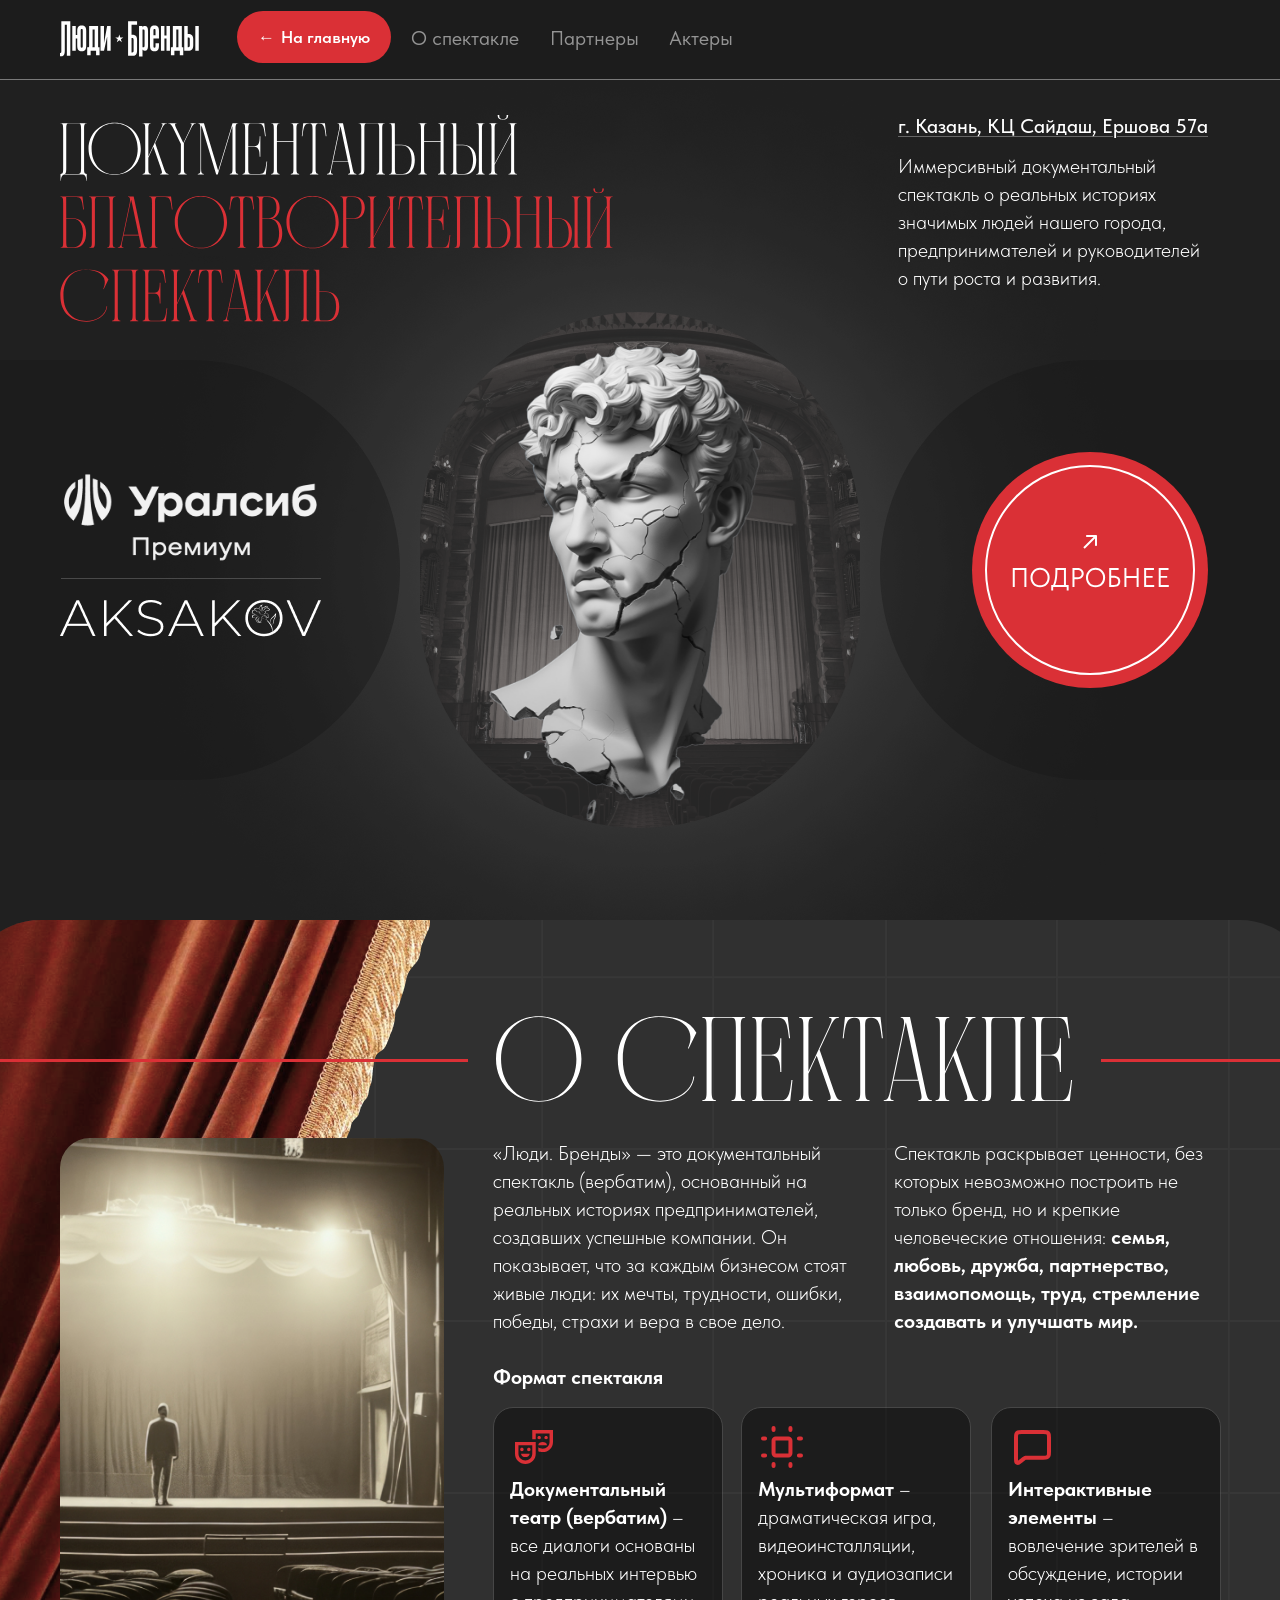
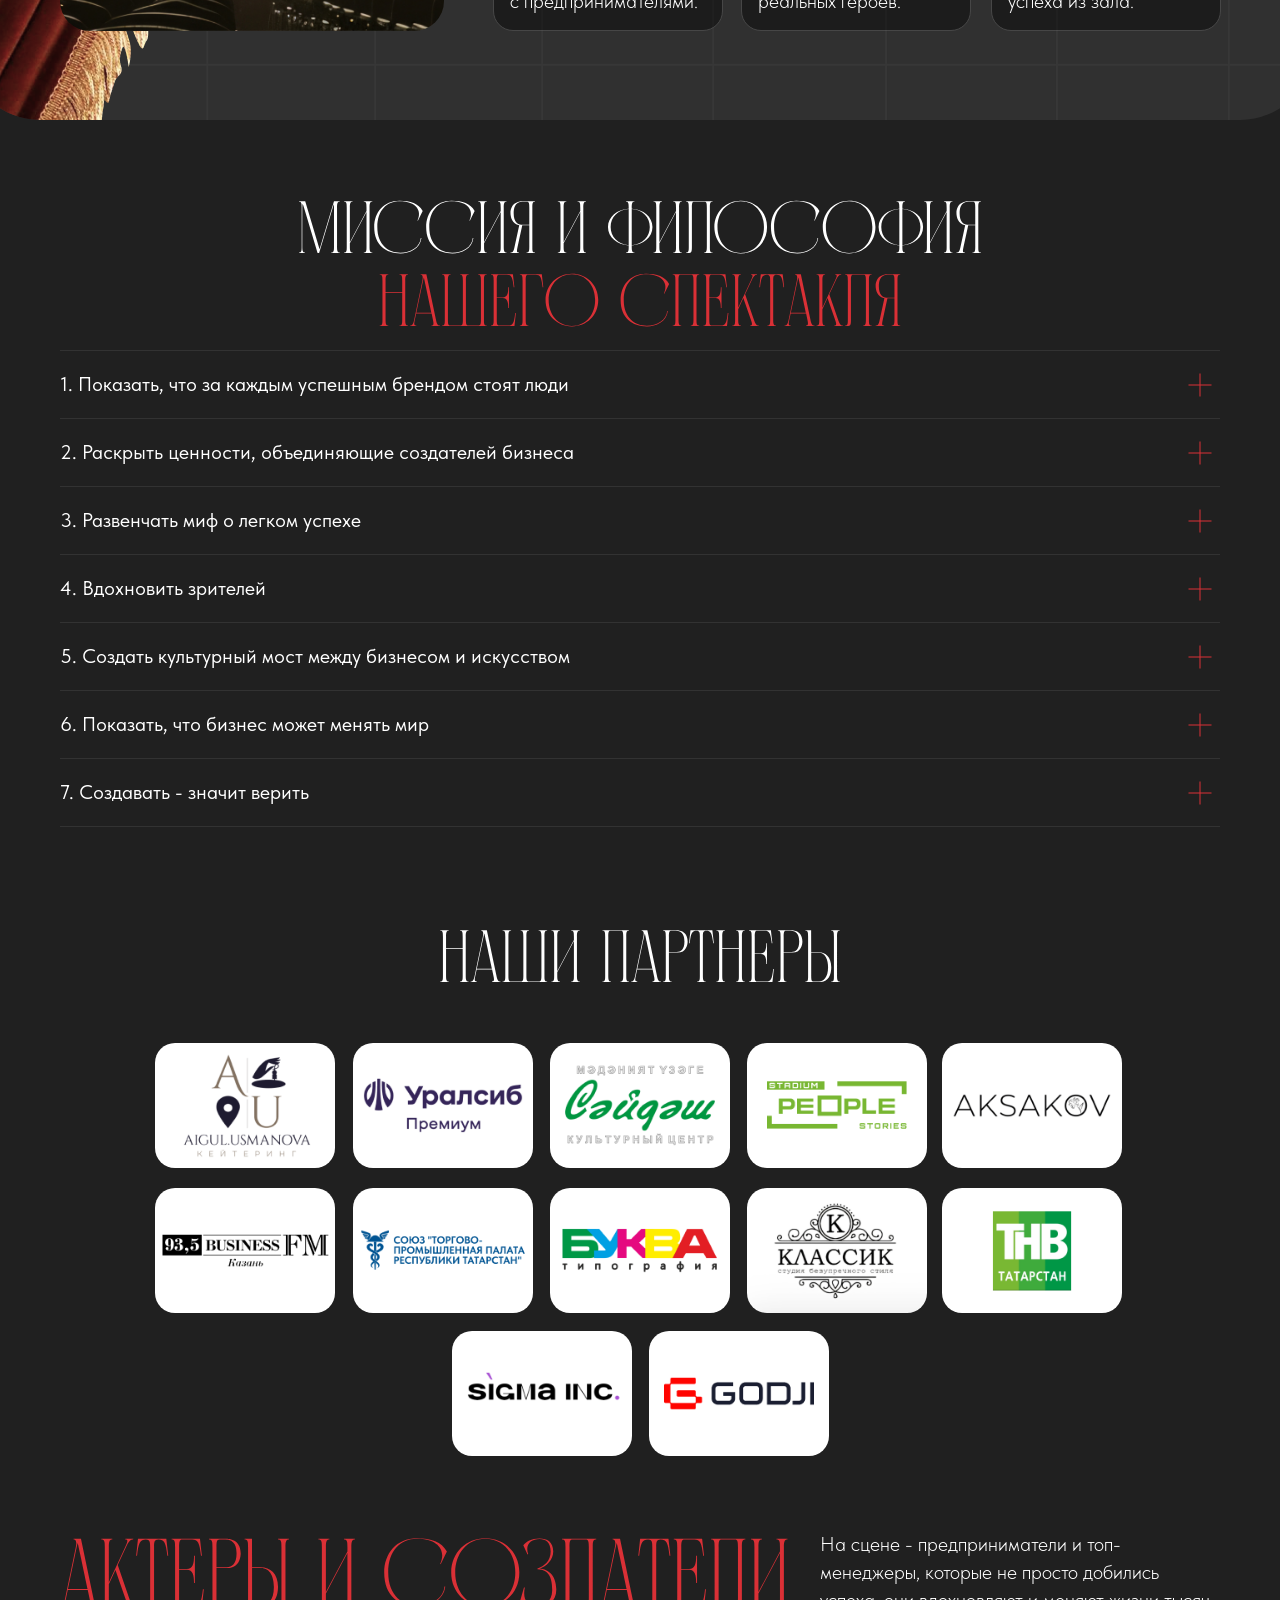
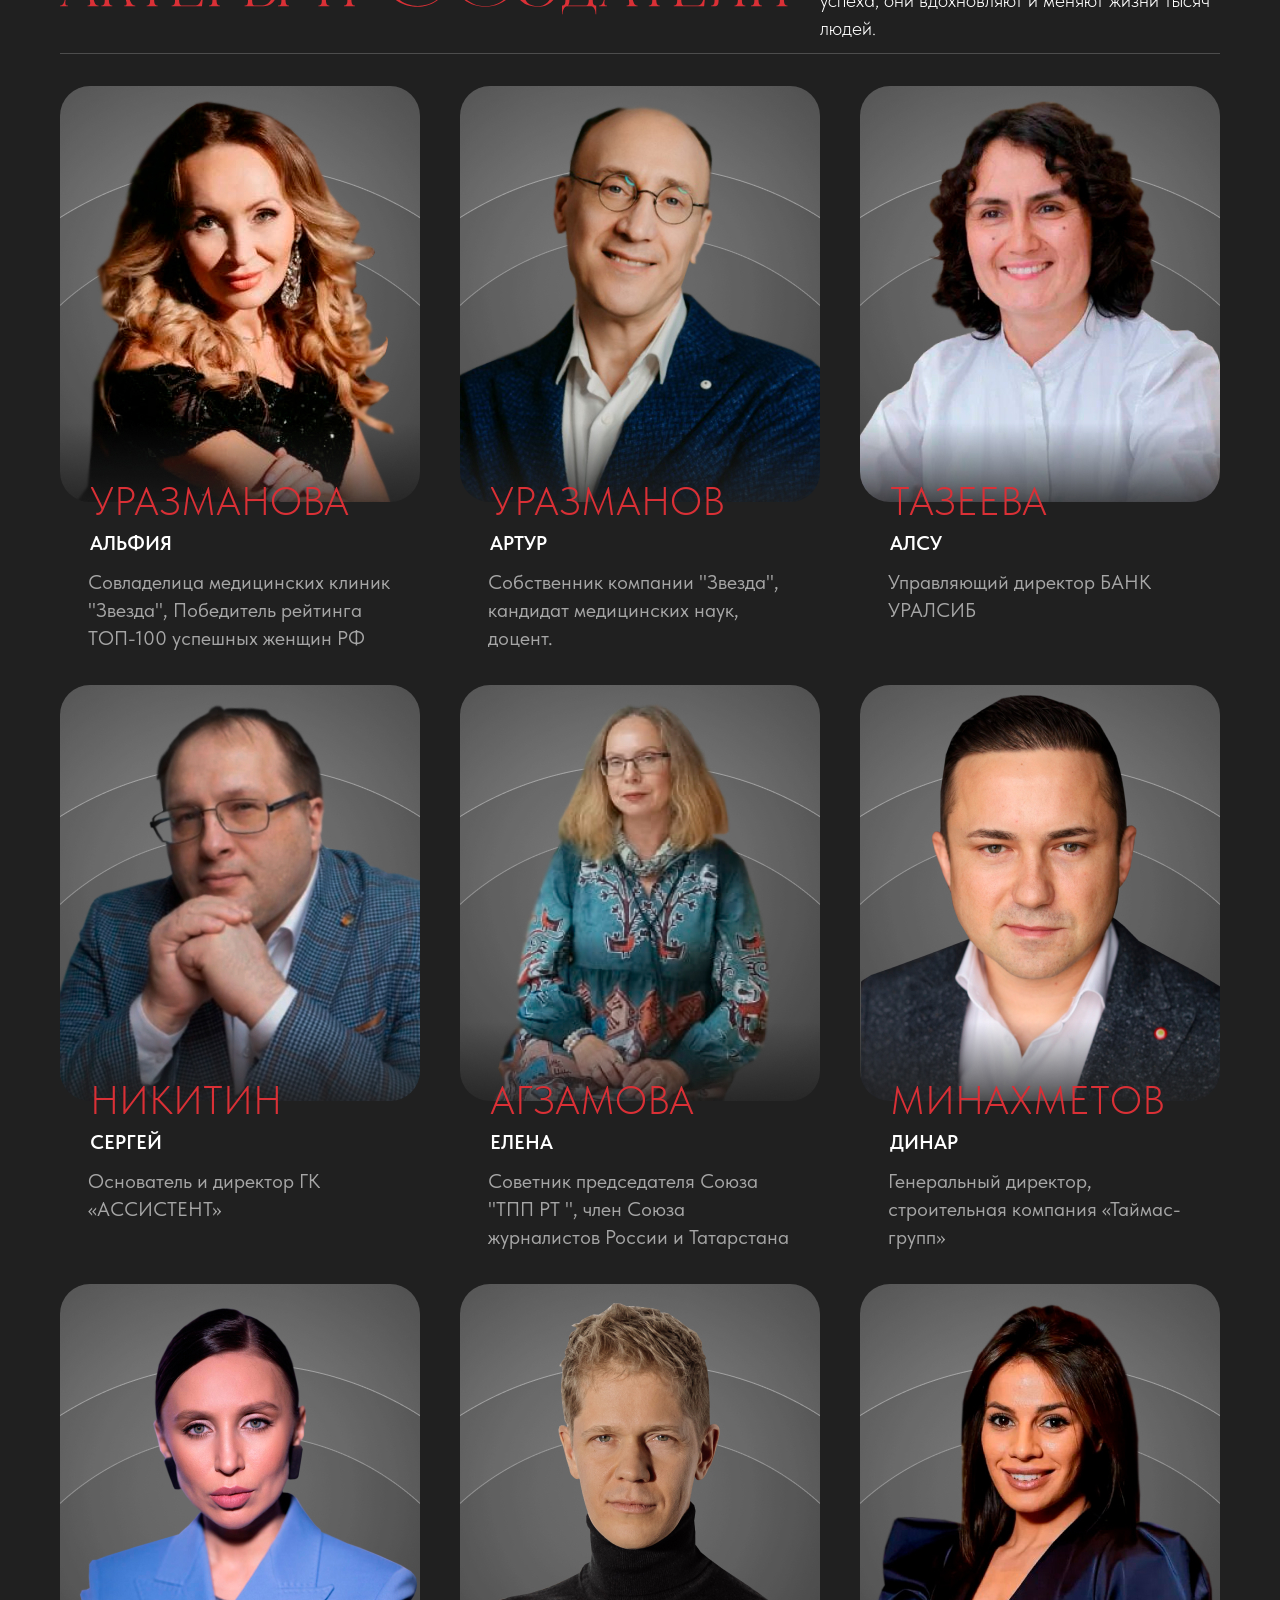
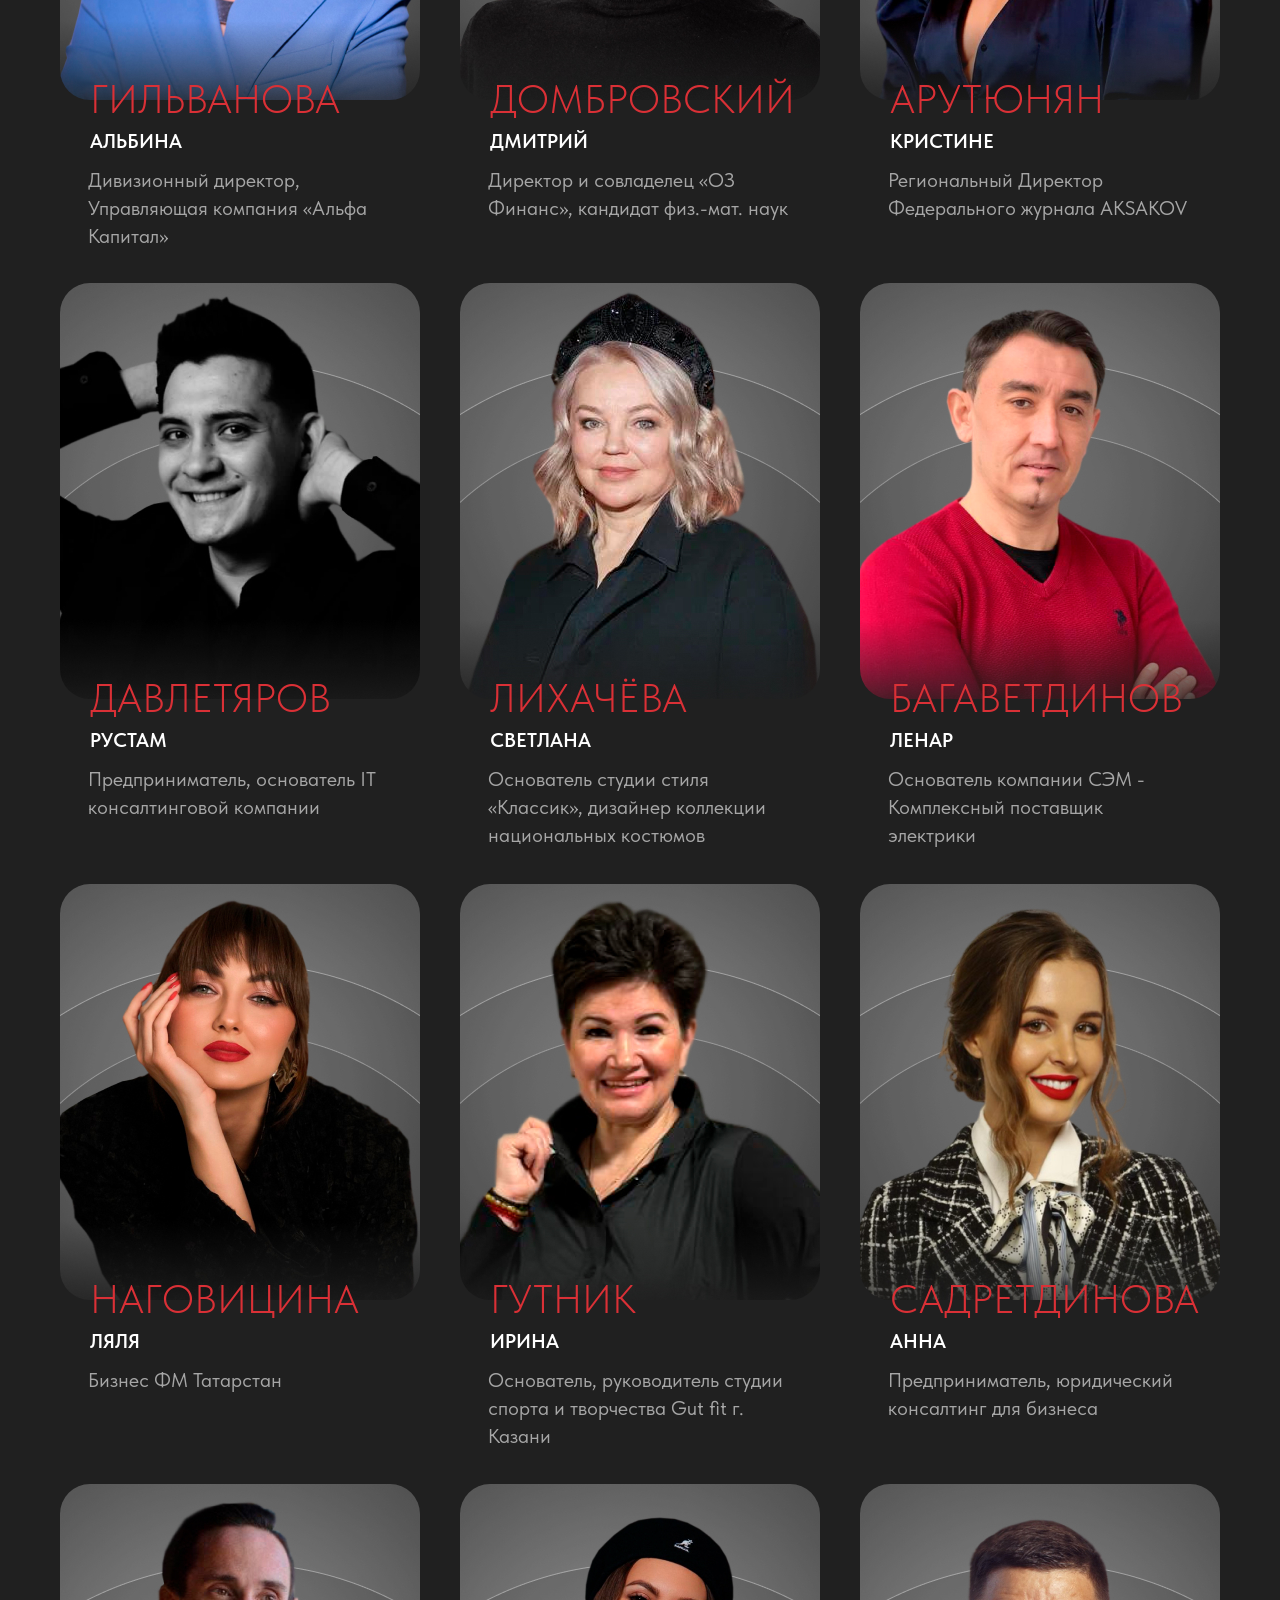
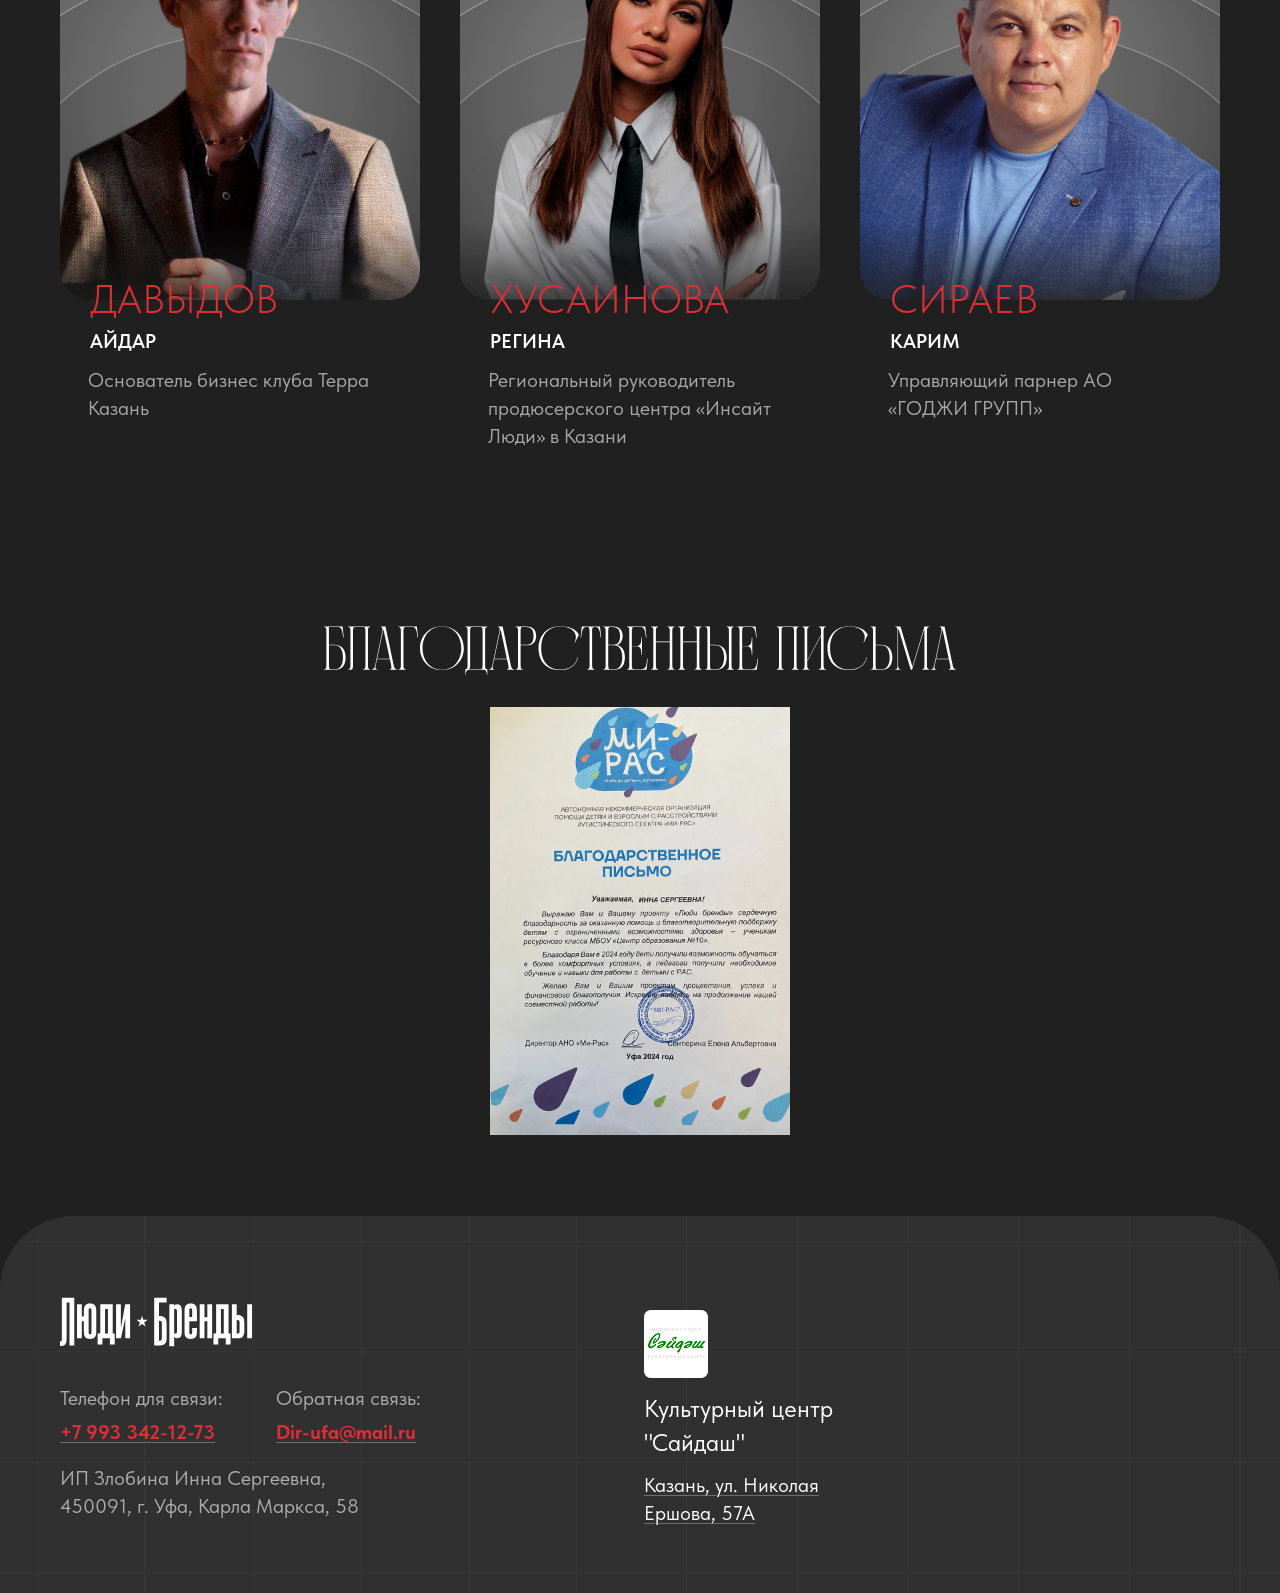
==== kazan/index.html @ 7b0ebedf "Letter preview with «Уважаемая» + partner hero arcs instead of long rails - kazan: the clickable pre" ====
<!DOCTYPE html> <html> <head> <meta charset="utf-8" /> <meta http-equiv="Content-Type" content="text/html; charset=utf-8" /> <meta name="viewport" content="width=device-width, initial-scale=1.0" /> <!--metatextblock--> <title>Люди Бренды - Документальный спектакль в Казани</title> <meta name="description" content="Документальный спектакль с предпринимателями Казани с главных ролях" /> <meta property="og:url" content="https://lyudi-brendy.ru/kazan" /> <meta property="og:title" content="Люди Бренды - Документальный спектакль в Казани" /> <meta property="og:description" content="Документальный спектакль с предпринимателями Казани с главных ролях" /> <meta property="og:type" content="website" /> <meta property="og:image" content="../assets/img/tilda/tild6330-3961-4232-b564-643732333362/Group_644.svg" /> <link rel="canonical" href="https://lyudi-brendy.ru/kazan"> <!--/metatextblock--> <meta name="format-detection" content="telephone=no" /> <meta http-equiv="x-dns-prefetch-control" content="on"> <link rel="shortcut icon" href="../assets/img/tilda/tild3763-6534-4031-b535-353162636635/Frame_246.png" type="image/x-icon" /> <!-- Assets --> <link rel="stylesheet" href="../assets/tilda/tilda-grid-3.0.min.css" type="text/css" media="all" onerror="this.loaderr='y';"/> <link rel="stylesheet" href="../assets/tilda/tilda-blocks-page57448733.min.css" type="text/css" media="all" onerror="this.loaderr='y';" /> <link rel="stylesheet" href="../assets/tilda/tilda-animation-2.0.min.css" type="text/css" media="all" onerror="this.loaderr='y';" /> <link rel="stylesheet" href="../assets/tilda/tilda-popup-1.1.min.css" type="text/css" media="print" onload="this.media='all';" onerror="this.loaderr='y';" /> <noscript><link rel="stylesheet" href="../assets/tilda/tilda-popup-1.1.min.css" type="text/css" media="all" /></noscript> <link rel="stylesheet" href="../assets/tilda/tilda-forms-1.0.min.css" type="text/css" media="all" onerror="this.loaderr='y';" /> <link rel="stylesheet" href="../assets/tilda/fonts.css" type="text/css" media="all" onerror="this.loaderr='y';" /> <script nomodule src="../assets/tilda/tilda-polyfill-1.0.min.js" charset="utf-8"></script> <script type="text/javascript">function t_onReady(func) {if(document.readyState!='loading') {func();} else {document.addEventListener('DOMContentLoaded',func);}}
function t_onFuncLoad(funcName,okFunc,time) {if(typeof window[funcName]==='function') {okFunc();} else {setTimeout(function() {t_onFuncLoad(funcName,okFunc,time);},(time||100));}}function t396_initialScale(t){var e=document.getElementById("rec"+t);if(e){var i=e.querySelector(".t396__artboard");if(i){window.tn_scale_initial_window_width||(window.tn_scale_initial_window_width=document.documentElement.clientWidth);var a=window.tn_scale_initial_window_width,r=[],n,l=i.getAttribute("data-artboard-screens");if(l){l=l.split(",");for(var o=0;o<l.length;o++)r[o]=parseInt(l[o],10)}else r=[320,480,640,960,1200];for(var o=0;o<r.length;o++){var d=r[o];a>=d&&(n=d)}var _="edit"===window.allrecords.getAttribute("data-tilda-mode"),c="center"===t396_getFieldValue(i,"valign",n,r),s="grid"===t396_getFieldValue(i,"upscale",n,r),w=t396_getFieldValue(i,"height_vh",n,r),g=t396_getFieldValue(i,"height",n,r),u=!!window.opr&&!!window.opr.addons||!!window.opera||-1!==navigator.userAgent.indexOf(" OPR/");if(!_&&c&&!s&&!w&&g&&!u){var h=parseFloat((a/n).toFixed(3)),f=[i,i.querySelector(".t396__carrier"),i.querySelector(".t396__filter")],v=Math.floor(parseInt(g,10)*h)+"px",p;i.style.setProperty("--initial-scale-height",v);for(var o=0;o<f.length;o++)f[o].style.setProperty("height","var(--initial-scale-height)");t396_scaleInitial__getElementsToScale(i).forEach((function(t){t.style.zoom=h}))}}}}function t396_scaleInitial__getElementsToScale(t){return t?Array.prototype.slice.call(t.children).filter((function(t){return t&&(t.classList.contains("t396__elem")||t.classList.contains("t396__group"))})):[]}function t396_getFieldValue(t,e,i,a){var r,n=a[a.length-1];if(!(r=i===n?t.getAttribute("data-artboard-"+e):t.getAttribute("data-artboard-"+e+"-res-"+i)))for(var l=0;l<a.length;l++){var o=a[l];if(!(o<=i)&&(r=o===n?t.getAttribute("data-artboard-"+e):t.getAttribute("data-artboard-"+e+"-res-"+o)))break}return r}window.TN_SCALE_INITIAL_VER="1.0",window.tn_scale_initial_window_width=null;</script> <script src="../assets/tilda/tilda-scripts-3.0.min.js" charset="utf-8" defer onerror="this.loaderr='y';"></script> <script src="../assets/tilda/tilda-blocks-page57448733.min.js" charset="utf-8" async onerror="this.loaderr='y';"></script> <script src="../assets/tilda/tilda-lazyload-1.0.min.js" charset="utf-8" async onerror="this.loaderr='y';"></script> <script src="../assets/tilda/tilda-animation-2.0.min.js" charset="utf-8" async onerror="this.loaderr='y';"></script> <script src="../assets/tilda/tilda-menu-1.0.min.js" charset="utf-8" async onerror="this.loaderr='y';"></script> <script src="../assets/tilda/tilda-zero-1.1.min.js" charset="utf-8" async onerror="this.loaderr='y';"></script> <script src="../assets/tilda/tilda-popup-1.0.min.js" charset="utf-8" async onerror="this.loaderr='y';"></script> <script src="../assets/tilda/tilda-forms-1.0.min.js" charset="utf-8" async onerror="this.loaderr='y';"></script> <script src="../assets/tilda/tilda-animation-sbs-1.0.min.js" charset="utf-8" async onerror="this.loaderr='y';"></script> <script src="../assets/tilda/tilda-zero-scale-1.0.min.js" charset="utf-8" async onerror="this.loaderr='y';"></script> <script src="../assets/tilda/tilda-skiplink-1.0.min.js" charset="utf-8" async onerror="this.loaderr='y';"></script> <script src="../assets/tilda/tilda-events-1.0.min.js" charset="utf-8" async onerror="this.loaderr='y';"></script> <script type="text/javascript">window.dataLayer=window.dataLayer||[];</script> <script type="text/javascript">(function() {if((/bot|google|yandex|baidu|bing|msn|duckduckbot|teoma|slurp|crawler|spider|robot|crawling|facebook/i.test(navigator.userAgent))===false&&typeof(sessionStorage)!='undefined'&&sessionStorage.getItem('visited')!=='y'&&document.visibilityState){var style=document.createElement('style');style.type='text/css';style.innerHTML='@media screen and (min-width: 980px) {.t-records {opacity: 0;}.t-records_animated {-webkit-transition: opacity ease-in-out .2s;-moz-transition: opacity ease-in-out .2s;-o-transition: opacity ease-in-out .2s;transition: opacity ease-in-out .2s;}.t-records.t-records_visible {opacity: 1;}}';document.getElementsByTagName('head')[0].appendChild(style);function t_setvisRecs(){var alr=document.querySelectorAll('.t-records');Array.prototype.forEach.call(alr,function(el) {el.classList.add("t-records_animated");});setTimeout(function() {Array.prototype.forEach.call(alr,function(el) {el.classList.add("t-records_visible");});sessionStorage.setItem("visited","y");},400);}
document.addEventListener('DOMContentLoaded',t_setvisRecs);}})();</script><link rel="stylesheet" href="../assets/tilda/site-kazan.css">
<!-- ported from the Tilda page https://lyudi-brendy.ru/kazan (captured snapshot);
     all assets are served locally from ../assets;
     cross-spectacle nav removed, hub button added — see tools/port_tilda.py -->
</head> <body class="t-body" style="margin:0;"> <!--allrecords--> <div id="allrecords" class="t-records" data-hook="blocks-collection-content-node" data-tilda-project-id="11092055" data-tilda-page-id="57448733" data-tilda-page-alias="kazan" data-tilda-formskey="3fa9b449979d7bae7fdeae3611092055" data-tilda-cookie="no" data-tilda-lazy="yes" data-tilda-root-zone="com" data-tilda-project-country="RU"> <div id="rec819167088" class="r t-rec t-screenmax-980px" style="background-color:#1a1a1a; " data-animationappear="off" data-record-type="456" data-screen-max="980px" data-bg-color="#1a1a1a"> <!-- T456 --> <div id="nav819167088marker"></div> <div class="tmenu-mobile"> <div class="tmenu-mobile__container"> <div class="tmenu-mobile__text t-name t-name_md" field="menu_mob_title">&nbsp;</div> <button type="button"
class="t-menuburger t-menuburger_first "
aria-label="Навигационное меню"
aria-expanded="false"> <span style="background-color:#fff;"></span> <span style="background-color:#fff;"></span> <span style="background-color:#fff;"></span> <span style="background-color:#fff;"></span> </button> <script>function t_menuburger_init(recid) {var rec=document.querySelector('#rec' + recid);if(!rec) return;var burger=rec.querySelector('.t-menuburger');if(!burger) return;var isSecondStyle=burger.classList.contains('t-menuburger_second');if(isSecondStyle&&!window.isMobile&&!('ontouchend' in document)) {burger.addEventListener('mouseenter',function() {if(burger.classList.contains('t-menuburger-opened')) return;burger.classList.remove('t-menuburger-unhovered');burger.classList.add('t-menuburger-hovered');});burger.addEventListener('mouseleave',function() {if(burger.classList.contains('t-menuburger-opened')) return;burger.classList.remove('t-menuburger-hovered');burger.classList.add('t-menuburger-unhovered');setTimeout(function() {burger.classList.remove('t-menuburger-unhovered');},300);});}
burger.addEventListener('click',function() {if(!burger.closest('.tmenu-mobile')&&!burger.closest('.t450__burger_container')&&!burger.closest('.t466__container')&&!burger.closest('.t204__burger')&&!burger.closest('.t199__js__menu-toggler')) {burger.classList.toggle('t-menuburger-opened');burger.classList.remove('t-menuburger-unhovered');}});var menu=rec.querySelector('[data-menu="yes"]');if(!menu) return;var menuLinks=menu.querySelectorAll('.t-menu__link-item');var submenuClassList=['t978__menu-link_hook','t978__tm-link','t966__tm-link','t794__tm-link','t-menusub__target-link'];Array.prototype.forEach.call(menuLinks,function(link) {link.addEventListener('click',function() {var isSubmenuHook=submenuClassList.some(function(submenuClass) {return link.classList.contains(submenuClass);});if(isSubmenuHook) return;burger.classList.remove('t-menuburger-opened');});});menu.addEventListener('clickedAnchorInTooltipMenu',function() {burger.classList.remove('t-menuburger-opened');});}
t_onReady(function() {t_onFuncLoad('t_menuburger_init',function(){t_menuburger_init('819167088');});});</script> <style>.t-menuburger{position:relative;flex-shrink:0;width:28px;height:20px;padding:0;border:none;background-color:transparent;outline:none;-webkit-transform:rotate(0deg);transform:rotate(0deg);transition:transform .5s ease-in-out;cursor:pointer;z-index:999;}.t-menuburger span{display:block;position:absolute;width:100%;opacity:1;left:0;-webkit-transform:rotate(0deg);transform:rotate(0deg);transition:.25s ease-in-out;height:3px;background-color:#000;}.t-menuburger span:nth-child(1){top:0px;}.t-menuburger span:nth-child(2),.t-menuburger span:nth-child(3){top:8px;}.t-menuburger span:nth-child(4){top:16px;}.t-menuburger__big{width:42px;height:32px;}.t-menuburger__big span{height:5px;}.t-menuburger__big span:nth-child(2),.t-menuburger__big span:nth-child(3){top:13px;}.t-menuburger__big span:nth-child(4){top:26px;}.t-menuburger__small{width:22px;height:14px;}.t-menuburger__small span{height:2px;}.t-menuburger__small span:nth-child(2),.t-menuburger__small span:nth-child(3){top:6px;}.t-menuburger__small span:nth-child(4){top:12px;}.t-menuburger-opened span:nth-child(1){top:8px;width:0%;left:50%;}.t-menuburger-opened span:nth-child(2){-webkit-transform:rotate(45deg);transform:rotate(45deg);}.t-menuburger-opened span:nth-child(3){-webkit-transform:rotate(-45deg);transform:rotate(-45deg);}.t-menuburger-opened span:nth-child(4){top:8px;width:0%;left:50%;}.t-menuburger-opened.t-menuburger__big span:nth-child(1){top:6px;}.t-menuburger-opened.t-menuburger__big span:nth-child(4){top:18px;}.t-menuburger-opened.t-menuburger__small span:nth-child(1),.t-menuburger-opened.t-menuburger__small span:nth-child(4){top:6px;}@media (hover),(min-width:0\0){.t-menuburger_first:hover span:nth-child(1){transform:translateY(1px);}.t-menuburger_first:hover span:nth-child(4){transform:translateY(-1px);}.t-menuburger_first.t-menuburger__big:hover span:nth-child(1){transform:translateY(3px);}.t-menuburger_first.t-menuburger__big:hover span:nth-child(4){transform:translateY(-3px);}}.t-menuburger_second span:nth-child(2),.t-menuburger_second span:nth-child(3){width:80%;left:20%;right:0;}@media (hover),(min-width:0\0){.t-menuburger_second.t-menuburger-hovered span:nth-child(2),.t-menuburger_second.t-menuburger-hovered span:nth-child(3){animation:t-menuburger-anim 0.3s ease-out normal forwards;}.t-menuburger_second.t-menuburger-unhovered span:nth-child(2),.t-menuburger_second.t-menuburger-unhovered span:nth-child(3){animation:t-menuburger-anim2 0.3s ease-out normal forwards;}}.t-menuburger_second.t-menuburger-opened span:nth-child(2),.t-menuburger_second.t-menuburger-opened span:nth-child(3){left:0;right:0;width:100%!important;}.t-menuburger_third span:nth-child(4){width:70%;left:unset;right:0;}@media (hover),(min-width:0\0){.t-menuburger_third:not(.t-menuburger-opened):hover span:nth-child(4){width:100%;}}.t-menuburger_third.t-menuburger-opened span:nth-child(4){width:0!important;right:50%;}.t-menuburger_fourth{height:12px;}.t-menuburger_fourth.t-menuburger__small{height:8px;}.t-menuburger_fourth.t-menuburger__big{height:18px;}.t-menuburger_fourth span:nth-child(2),.t-menuburger_fourth span:nth-child(3){top:4px;opacity:0;}.t-menuburger_fourth span:nth-child(4){top:8px;}.t-menuburger_fourth.t-menuburger__small span:nth-child(2),.t-menuburger_fourth.t-menuburger__small span:nth-child(3){top:3px;}.t-menuburger_fourth.t-menuburger__small span:nth-child(4){top:6px;}.t-menuburger_fourth.t-menuburger__small span:nth-child(2),.t-menuburger_fourth.t-menuburger__small span:nth-child(3){top:3px;}.t-menuburger_fourth.t-menuburger__small span:nth-child(4){top:6px;}.t-menuburger_fourth.t-menuburger__big span:nth-child(2),.t-menuburger_fourth.t-menuburger__big span:nth-child(3){top:6px;}.t-menuburger_fourth.t-menuburger__big span:nth-child(4){top:12px;}@media (hover),(min-width:0\0){.t-menuburger_fourth:not(.t-menuburger-opened):hover span:nth-child(1){transform:translateY(1px);}.t-menuburger_fourth:not(.t-menuburger-opened):hover span:nth-child(4){transform:translateY(-1px);}.t-menuburger_fourth.t-menuburger__big:not(.t-menuburger-opened):hover span:nth-child(1){transform:translateY(3px);}.t-menuburger_fourth.t-menuburger__big:not(.t-menuburger-opened):hover span:nth-child(4){transform:translateY(-3px);}}.t-menuburger_fourth.t-menuburger-opened span:nth-child(1),.t-menuburger_fourth.t-menuburger-opened span:nth-child(4){top:4px;}.t-menuburger_fourth.t-menuburger-opened span:nth-child(2),.t-menuburger_fourth.t-menuburger-opened span:nth-child(3){opacity:1;}@keyframes t-menuburger-anim{0%{width:80%;left:20%;right:0;}50%{width:100%;left:0;right:0;}100%{width:80%;left:0;right:20%;}}@keyframes t-menuburger-anim2{0%{width:80%;left:0;}50%{width:100%;right:0;left:0;}100%{width:80%;left:20%;right:0;}}</style> </div> </div> <style>.tmenu-mobile{background-color:#111;display:none;width:100%;top:0;z-index:990;}.tmenu-mobile_positionfixed{position:fixed;}.tmenu-mobile__text{color:#fff;}.tmenu-mobile__container{min-height:64px;padding:20px;position:relative;box-sizing:border-box;display:-webkit-flex;display:-ms-flexbox;display:flex;-webkit-align-items:center;-ms-flex-align:center;align-items:center;-webkit-justify-content:space-between;-ms-flex-pack:justify;justify-content:space-between;}.tmenu-mobile__list{display:block;}.tmenu-mobile__burgerlogo{display:inline-block;font-size:24px;font-weight:400;white-space:nowrap;vertical-align:middle;}.tmenu-mobile__imglogo{height:auto;display:block;max-width:300px!important;box-sizing:border-box;padding:0;margin:0 auto;}@media screen and (max-width:980px){.tmenu-mobile__menucontent_hidden{display:none;height:100%;}.tmenu-mobile{display:block;}}@media screen and (max-width:980px){#rec819167088 .t-menuburger{-webkit-order:1;-ms-flex-order:1;order:1;}}</style> <style> #rec819167088 .tmenu-mobile__burgerlogo a{color:#ffffff;}</style> <style> #rec819167088 .tmenu-mobile__burgerlogo__title{color:#ffffff;}</style> <div id="nav819167088" class="t456 t456__positionstatic tmenu-mobile__menucontent_hidden" style="background-color: rgba(26,26,26,1); " data-bgcolor-hex="#1a1a1a" data-bgcolor-rgba="rgba(26,26,26,1)" data-navmarker="nav819167088marker" data-appearoffset="" data-bgopacity-two="" data-menushadow="" data-menushadow-css="" data-bgopacity="1" data-menu-items-align="right" data-menu="yes"> <div class="t456__maincontainer " style=""> <div class="t456__leftwrapper" style="min-width:90px;width:90px;"> <div class="t456__logowrapper" style="display: block;"> <img class="t456__imglogo t456__imglogomobile"
src="../assets/img/tilda/tild6330-3961-4232-b564-643732333362/Group_644.svg"
imgfield="img"
style="max-width: 90px; width: 90px;"
alt=""> </div> </div> <nav
class="t456__rightwrapper t456__menualign_right"
style=""> <ul role="list" class="t456__list t-menu__list"> <li class="t456__list_item"
style="padding:0 15px 0 0;"> <a class="t-menu__link-item"
href="#rec819069608" data-menu-submenu-hook="" data-menu-item-number="1">О спектакле</a> </li> <li class="t456__list_item"
style="padding:0 15px;"> <a class="t-menu__link-item"
href="#partners" data-menu-submenu-hook="" data-menu-item-number="2">Партнеры</a> </li> <li class="t456__list_item"
style="padding:0 15px;"> <a class="t-menu__link-item"
href="#rec819096772" data-menu-submenu-hook="" data-menu-item-number="3">Актеры</a> </li> </ul> </nav> </div> </div> <style>@media screen and (max-width:980px){#rec819167088 .t456__leftcontainer{padding:20px;}}@media screen and (max-width:980px){#rec819167088 .t456__imglogo{padding:20px 0;}}</style> <script type="text/javascript">t_onReady(function() {t_onFuncLoad('t_menu__highlightActiveLinks',function() {t_menu__highlightActiveLinks('.t456__list_item a');});});t_onReady(function() {t_onFuncLoad('t_menu__setBGcolor',function() {t_menu__setBGcolor('819167088','.t456');window.addEventListener('resize',function() {t_menu__setBGcolor('819167088','.t456');});});t_onFuncLoad('t_menu__interactFromKeyboard',function() {t_menu__interactFromKeyboard('819167088');});});</script> <script type="text/javascript">t_onReady(function() {t_onFuncLoad('t_menu__createMobileMenu',function() {t_menu__createMobileMenu('819167088','.t456');});});</script> <style>#rec819167088 .t-menu__link-item{}@supports (overflow:-webkit-marquee) and (justify-content:inherit){#rec819167088 .t-menu__link-item,#rec819167088 .t-menu__link-item.t-active{opacity:1 !important;}}</style> <style> #rec819167088 .t456__logowrapper a{color:#ffffff;}#rec819167088 a.t-menu__link-item{color:#ffffff;font-weight:600;}</style> <style> #rec819167088 .t456__logo{color:#ffffff;}</style> </div> <div id="rec830918378" class="r t-rec" style=" " data-animationappear="off" data-record-type="131"> <!-- T123 --> <div class="t123"> <div class="t-container_100 "> <div class="t-width t-width_100 "> <!-- nominify begin --> <script src="https://ticketscloud.com/static/scripts/widget/tcwidget.js"></script> <!-- nominify end --> </div> </div> </div> </div> <div id="rec819063241" class="r t-rec" style=" " data-animationappear="off" data-record-type="396"> <!-- T396 --> <style>#rec819063241 .t396__artboard {z-index:10;}#rec819063241 .t396__artboard {height:920px;background-color:#202020;overflow:visible;}#rec819063241 .t396__filter {height:920px;}#rec819063241 .t396__carrier{height:920px;background-position:center center;background-attachment:scroll;background-size:cover;background-repeat:no-repeat;}@media screen and (max-width:1199px) {#rec819063241 .t396__artboard,#rec819063241 .t396__filter,#rec819063241 .t396__carrier {height:900px;}#rec819063241 .t396__filter {}#rec819063241 .t396__carrier {background-attachment:scroll;}}@media screen and (max-width:959px) {#rec819063241 .t396__artboard,#rec819063241 .t396__filter,#rec819063241 .t396__carrier {height:970px;}#rec819063241 .t396__filter {}#rec819063241 .t396__carrier {background-attachment:scroll;}}@media screen and (max-width:639px) {#rec819063241 .t396__artboard,#rec819063241 .t396__filter,#rec819063241 .t396__carrier {height:880px;}#rec819063241 .t396__filter {}#rec819063241 .t396__carrier {background-attachment:scroll;}}@media screen and (max-width:479px) {#rec819063241 .t396__artboard,#rec819063241 .t396__filter,#rec819063241 .t396__carrier {height:860px;}#rec819063241 .t396__filter {}#rec819063241 .t396__carrier {background-attachment:scroll;}}#rec819063241 .tn-elem[data-elem-id="1730353224342"]{z-index:3;top:0px;;left:calc(50% - 600px + 34px);;width:1132px;height:auto;}#rec819063241 .tn-elem[data-elem-id="1730353224342"] .tn-atom{border-radius:0px 0px 0px 0px;background-position:center center;border-width:var(--t396-borderwidth,0);border-style:var(--t396-borderstyle,solid);border-color:var(--t396-bordercolor,transparent);transition:background-color var(--t396-speedhover,0s) ease-in-out,color var(--t396-speedhover,0s) ease-in-out,border-color var(--t396-speedhover,0s) ease-in-out,box-shadow var(--t396-shadowshoverspeed,0.2s) ease-in-out;}#rec819063241 .tn-elem[data-elem-id="1730353224342"] .tn-atom__img{border-radius:0px 0px 0px 0px;object-position:center center;}@media screen and (max-width:1199px){#rec819063241 .tn-elem[data-elem-id="1730353224342"]{display:table;left:calc(50% - 480px + -86px);;height:auto;}}@media screen and (max-width:959px){#rec819063241 .tn-elem[data-elem-id="1730353224342"]{display:table;top:120px;;left:calc(50% - 320px + 0px);;width:933px;height:auto;}}@media screen and (max-width:639px){#rec819063241 .tn-elem[data-elem-id="1730353224342"]{display:table;top:-12px;;left:calc(50% - 240px + -226px);;height:auto;}}@media screen and (max-width:479px){#rec819063241 .tn-elem[data-elem-id="1730353224342"]{display:table;top:-50px;;left:calc(50% - 160px + -198px);;width:703px;height:auto;}}#rec819063241 .tn-elem[data-elem-id="1730352782171"]{z-index:3;top:-20px;;left:calc(50% - 600px + -1200px);;width:3600px;height:100px;}#rec819063241 .tn-elem[data-elem-id="1730352782171"] .tn-atom{border-radius:0px 0px 0px 0px;opacity:0.4;background-color:#171717;background-position:center center;--t396-borderwidth:1px;--t396-bordercolor:#ffffff;border-width:var(--t396-borderwidth,0);border-style:var(--t396-borderstyle,solid);border-color:var(--t396-bordercolor,transparent);transition:background-color var(--t396-speedhover,0s) ease-in-out,color var(--t396-speedhover,0s) ease-in-out,border-color var(--t396-speedhover,0s) ease-in-out,box-shadow var(--t396-shadowshoverspeed,0.2s) ease-in-out;}@media screen and (max-width:1199px){#rec819063241 .tn-elem[data-elem-id="1730352782171"]{display:table;}}@media screen and (max-width:959px){#rec819063241 .tn-elem[data-elem-id="1730352782171"]{display:table;top:0px;;left:calc(50% - 320px + -1207px);;height:1px;}#rec819063241 .tn-elem[data-elem-id="1730352782171"] .tn-atom{background-color:#ffffff;background-size:cover;--t396-borderstyle:none;--t396-borderstyle-existed:0;}}@media screen and (max-width:639px){#rec819063241 .tn-elem[data-elem-id="1730352782171"]{display:table;}}@media screen and (max-width:479px){#rec819063241 .tn-elem[data-elem-id="1730352782171"]{display:table;top:0px;;left:calc(50% - 160px + -1286px);;}}#rec819063241 .tn-elem[data-elem-id="1730352876948"]{z-index:3;top:21px;;left:calc(50% - 600px + 20px);;width:139px;height:auto;}#rec819063241 .tn-elem[data-elem-id="1730352876948"] .tn-atom{border-radius:0px 0px 0px 0px;background-position:center center;border-width:var(--t396-borderwidth,0);border-style:var(--t396-borderstyle,solid);border-color:var(--t396-bordercolor,transparent);transition:background-color var(--t396-speedhover,0s) ease-in-out,color var(--t396-speedhover,0s) ease-in-out,border-color var(--t396-speedhover,0s) ease-in-out,box-shadow var(--t396-shadowshoverspeed,0.2s) ease-in-out;}#rec819063241 .tn-elem[data-elem-id="1730352876948"] .tn-atom__img{border-radius:0px 0px 0px 0px;object-position:center center;}@media screen and (max-width:1199px){#rec819063241 .tn-elem[data-elem-id="1730352876948"]{display:table;top:24px;;left:calc(50% - 480px + 10px);;width:111px;height:auto;}}@media screen and (max-width:959px){#rec819063241 .tn-elem[data-elem-id="1730352876948"]{display:table;top:-47px;;width:112px;height:auto;}}@media screen and (max-width:639px){#rec819063241 .tn-elem[data-elem-id="1730352876948"]{display:table;top:-45px;;width:100px;height:auto;}}@media screen and (max-width:479px){#rec819063241 .tn-elem[data-elem-id="1730352876948"]{display:table;top:-41px;;left:calc(50% - 160px + 10px);;height:auto;}}#rec819063241 .tn-elem[data-elem-id="1730352913707"]{color:#949494;text-align:center;z-index:3;top:11px;;left:calc(50% - 600px + 197px);;width:115px;height:55px;}#rec819063241 .tn-elem[data-elem-id="1730352913707"] .tn-atom{color:#949494;font-size:20px;font-family:var(--t-text-font,Arial);line-height:1.55;font-weight:400;border-radius:30px 30px 30px 30px;background-position:center center;--t396-speedhover:0.2s;transition:background-color var(--t396-speedhover,0s) ease-in-out,color var(--t396-speedhover,0s) ease-in-out,border-color var(--t396-speedhover,0s) ease-in-out,box-shadow var(--t396-shadowshoverspeed,0.2s) ease-in-out;-webkit-box-pack:center;-ms-flex-pack:center;justify-content:center;}#rec819063241 .tn-elem[data-elem-id="1730352913707"] .tn-atom::after{display:none;}#rec819063241 .tn-elem[data-elem-id="1730352913707"] .tn-atom .tn-atom__button-content{column-gap:10px;padding:0px 0px 0px 0px;}#rec819063241 .tn-elem[data-elem-id="1730352913707"] .tn-atom .tn-atom__button-text{transition:color var(--t396-speedhover,0s) ease-in-out;color:#949494;}#rec819063241 .tn-elem[data-elem-id="1730352913707"] .tn-atom .tn-atom__button-border::before{display:none;}#rec819063241 .tn-elem[data-elem-id="1730352913707"] .tn-atom .tn-atom__button-border::after{display:none;}@media (hover),(min-width:0\0){#rec819063241 .tn-elem[data-elem-id="1730352913707"] .tn-atom:hover::after{opacity:0;}#rec819063241 .tn-elem[data-elem-id="1730352913707"] .tn-atom:hover{animation-name:none;}}@media (hover),(min-width:0\0){#rec819063241 .tn-elem[data-elem-id="1730352913707"] .tn-atom:hover{color:#da3036;}#rec819063241 .tn-elem[data-elem-id="1730352913707"] .tn-atom:hover .tn-atom__button-text{color:#da3036;}}@media screen and (max-width:1199px){#rec819063241 .tn-elem[data-elem-id="1730352913707"]{display:block;left:calc(50% - 480px + 137px);;height:auto;}#rec819063241 .tn-elem[data-elem-id="1730352913707"] .tn-atom{font-size:18px;background-size:cover;}#rec819063241 .tn-elem[data-elem-id="1730352913707"] .tn-atom::after{display:none;}#rec819063241 .tn-elem[data-elem-id="1730352913707"] .tn-atom .tn-atom__button-border::before{display:none;}#rec819063241 .tn-elem[data-elem-id="1730352913707"] .tn-atom .tn-atom__button-border::after{display:none;}@media (hover),(min-width:0\0){#rec819063241 .tn-elem[data-elem-id="1730352913707"] .tn-atom:hover::after{opacity:0;}#rec819063241 .tn-elem[data-elem-id="1730352913707"] .tn-atom:hover{animation-name:none;}}}@media screen and (max-width:959px){#rec819063241 .tn-elem[data-elem-id="1730352913707"]{display:block;top:-369px;;height:auto;}#rec819063241 .tn-elem[data-elem-id="1730352913707"] .tn-atom::after{display:none;}#rec819063241 .tn-elem[data-elem-id="1730352913707"] .tn-atom .tn-atom__button-border::before{display:none;}#rec819063241 .tn-elem[data-elem-id="1730352913707"] .tn-atom .tn-atom__button-border::after{display:none;}@media (hover),(min-width:0\0){#rec819063241 .tn-elem[data-elem-id="1730352913707"] .tn-atom:hover::after{opacity:0;}#rec819063241 .tn-elem[data-elem-id="1730352913707"] .tn-atom:hover{animation-name:none;}}}@media screen and (max-width:639px){#rec819063241 .tn-elem[data-elem-id="1730352913707"]{display:block;height:auto;}#rec819063241 .tn-elem[data-elem-id="1730352913707"] .tn-atom::after{display:none;}#rec819063241 .tn-elem[data-elem-id="1730352913707"] .tn-atom .tn-atom__button-border::before{display:none;}#rec819063241 .tn-elem[data-elem-id="1730352913707"] .tn-atom .tn-atom__button-border::after{display:none;}@media (hover),(min-width:0\0){#rec819063241 .tn-elem[data-elem-id="1730352913707"] .tn-atom:hover::after{opacity:0;}#rec819063241 .tn-elem[data-elem-id="1730352913707"] .tn-atom:hover{animation-name:none;}}}@media screen and (max-width:479px){#rec819063241 .tn-elem[data-elem-id="1730352913707"]{display:block;height:auto;}#rec819063241 .tn-elem[data-elem-id="1730352913707"] .tn-atom::after{display:none;}#rec819063241 .tn-elem[data-elem-id="1730352913707"] .tn-atom .tn-atom__button-border::before{display:none;}#rec819063241 .tn-elem[data-elem-id="1730352913707"] .tn-atom .tn-atom__button-border::after{display:none;}@media (hover),(min-width:0\0){#rec819063241 .tn-elem[data-elem-id="1730352913707"] .tn-atom:hover::after{opacity:0;}#rec819063241 .tn-elem[data-elem-id="1730352913707"] .tn-atom:hover{animation-name:none;}}}#rec819063241 .tn-elem[data-elem-id="1730352981570"]{color:#949494;text-align:center;z-index:3;top:11px;;left:calc(50% - 600px + 340px);;width:89px;height:55px;}#rec819063241 .tn-elem[data-elem-id="1730352981570"] .tn-atom{color:#949494;font-size:20px;font-family:var(--t-text-font,Arial);line-height:1.55;font-weight:400;border-radius:30px 30px 30px 30px;background-position:center center;--t396-speedhover:0.2s;transition:background-color var(--t396-speedhover,0s) ease-in-out,color var(--t396-speedhover,0s) ease-in-out,border-color var(--t396-speedhover,0s) ease-in-out,box-shadow var(--t396-shadowshoverspeed,0.2s) ease-in-out;-webkit-box-pack:center;-ms-flex-pack:center;justify-content:center;}#rec819063241 .tn-elem[data-elem-id="1730352981570"] .tn-atom::after{display:none;}#rec819063241 .tn-elem[data-elem-id="1730352981570"] .tn-atom .tn-atom__button-content{column-gap:10px;padding:0px 0px 0px 0px;}#rec819063241 .tn-elem[data-elem-id="1730352981570"] .tn-atom .tn-atom__button-text{transition:color var(--t396-speedhover,0s) ease-in-out;color:#949494;}#rec819063241 .tn-elem[data-elem-id="1730352981570"] .tn-atom .tn-atom__button-border::before{display:none;}#rec819063241 .tn-elem[data-elem-id="1730352981570"] .tn-atom .tn-atom__button-border::after{display:none;}@media (hover),(min-width:0\0){#rec819063241 .tn-elem[data-elem-id="1730352981570"] .tn-atom:hover::after{opacity:0;}#rec819063241 .tn-elem[data-elem-id="1730352981570"] .tn-atom:hover{animation-name:none;}}@media (hover),(min-width:0\0){#rec819063241 .tn-elem[data-elem-id="1730352981570"] .tn-atom:hover{color:#da3036;}#rec819063241 .tn-elem[data-elem-id="1730352981570"] .tn-atom:hover .tn-atom__button-text{color:#da3036;}}@media screen and (max-width:1199px){#rec819063241 .tn-elem[data-elem-id="1730352981570"]{display:block;left:calc(50% - 480px + 251px);;height:auto;}#rec819063241 .tn-elem[data-elem-id="1730352981570"] .tn-atom{font-size:18px;background-size:cover;}#rec819063241 .tn-elem[data-elem-id="1730352981570"] .tn-atom::after{display:none;}#rec819063241 .tn-elem[data-elem-id="1730352981570"] .tn-atom .tn-atom__button-border::before{display:none;}#rec819063241 .tn-elem[data-elem-id="1730352981570"] .tn-atom .tn-atom__button-border::after{display:none;}@media (hover),(min-width:0\0){#rec819063241 .tn-elem[data-elem-id="1730352981570"] .tn-atom:hover::after{opacity:0;}#rec819063241 .tn-elem[data-elem-id="1730352981570"] .tn-atom:hover{animation-name:none;}}}@media screen and (max-width:959px){#rec819063241 .tn-elem[data-elem-id="1730352981570"]{display:block;top:-369px;;height:auto;}#rec819063241 .tn-elem[data-elem-id="1730352981570"] .tn-atom::after{display:none;}#rec819063241 .tn-elem[data-elem-id="1730352981570"] .tn-atom .tn-atom__button-border::before{display:none;}#rec819063241 .tn-elem[data-elem-id="1730352981570"] .tn-atom .tn-atom__button-border::after{display:none;}@media (hover),(min-width:0\0){#rec819063241 .tn-elem[data-elem-id="1730352981570"] .tn-atom:hover::after{opacity:0;}#rec819063241 .tn-elem[data-elem-id="1730352981570"] .tn-atom:hover{animation-name:none;}}}@media screen and (max-width:639px){#rec819063241 .tn-elem[data-elem-id="1730352981570"]{display:block;height:auto;}#rec819063241 .tn-elem[data-elem-id="1730352981570"] .tn-atom::after{display:none;}#rec819063241 .tn-elem[data-elem-id="1730352981570"] .tn-atom .tn-atom__button-border::before{display:none;}#rec819063241 .tn-elem[data-elem-id="1730352981570"] .tn-atom .tn-atom__button-border::after{display:none;}@media (hover),(min-width:0\0){#rec819063241 .tn-elem[data-elem-id="1730352981570"] .tn-atom:hover::after{opacity:0;}#rec819063241 .tn-elem[data-elem-id="1730352981570"] .tn-atom:hover{animation-name:none;}}}@media screen and (max-width:479px){#rec819063241 .tn-elem[data-elem-id="1730352981570"]{display:block;height:auto;}#rec819063241 .tn-elem[data-elem-id="1730352981570"] .tn-atom::after{display:none;}#rec819063241 .tn-elem[data-elem-id="1730352981570"] .tn-atom .tn-atom__button-border::before{display:none;}#rec819063241 .tn-elem[data-elem-id="1730352981570"] .tn-atom .tn-atom__button-border::after{display:none;}@media (hover),(min-width:0\0){#rec819063241 .tn-elem[data-elem-id="1730352981570"] .tn-atom:hover::after{opacity:0;}#rec819063241 .tn-elem[data-elem-id="1730352981570"] .tn-atom:hover{animation-name:none;}}}#rec819063241 .tn-elem[data-elem-id="1730352994556"]{color:#949494;text-align:center;z-index:3;top:11px;;left:calc(50% - 600px + 459px);;width:64px;height:55px;}#rec819063241 .tn-elem[data-elem-id="1730352994556"] .tn-atom{color:#949494;font-size:20px;font-family:var(--t-text-font,Arial);line-height:1.55;font-weight:400;border-radius:30px 30px 30px 30px;background-position:center center;--t396-speedhover:0.2s;transition:background-color var(--t396-speedhover,0s) ease-in-out,color var(--t396-speedhover,0s) ease-in-out,border-color var(--t396-speedhover,0s) ease-in-out,box-shadow var(--t396-shadowshoverspeed,0.2s) ease-in-out;-webkit-box-pack:center;-ms-flex-pack:center;justify-content:center;}#rec819063241 .tn-elem[data-elem-id="1730352994556"] .tn-atom::after{display:none;}#rec819063241 .tn-elem[data-elem-id="1730352994556"] .tn-atom .tn-atom__button-content{column-gap:10px;padding:0px 0px 0px 0px;}#rec819063241 .tn-elem[data-elem-id="1730352994556"] .tn-atom .tn-atom__button-text{transition:color var(--t396-speedhover,0s) ease-in-out;color:#949494;}#rec819063241 .tn-elem[data-elem-id="1730352994556"] .tn-atom .tn-atom__button-border::before{display:none;}#rec819063241 .tn-elem[data-elem-id="1730352994556"] .tn-atom .tn-atom__button-border::after{display:none;}@media (hover),(min-width:0\0){#rec819063241 .tn-elem[data-elem-id="1730352994556"] .tn-atom:hover::after{opacity:0;}#rec819063241 .tn-elem[data-elem-id="1730352994556"] .tn-atom:hover{animation-name:none;}}@media (hover),(min-width:0\0){#rec819063241 .tn-elem[data-elem-id="1730352994556"] .tn-atom:hover{color:#da3036;}#rec819063241 .tn-elem[data-elem-id="1730352994556"] .tn-atom:hover .tn-atom__button-text{color:#da3036;}}@media screen and (max-width:1199px){#rec819063241 .tn-elem[data-elem-id="1730352994556"]{display:block;left:calc(50% - 480px + 348px);;height:auto;}#rec819063241 .tn-elem[data-elem-id="1730352994556"] .tn-atom{font-size:18px;background-size:cover;}#rec819063241 .tn-elem[data-elem-id="1730352994556"] .tn-atom::after{display:none;}#rec819063241 .tn-elem[data-elem-id="1730352994556"] .tn-atom .tn-atom__button-border::before{display:none;}#rec819063241 .tn-elem[data-elem-id="1730352994556"] .tn-atom .tn-atom__button-border::after{display:none;}@media (hover),(min-width:0\0){#rec819063241 .tn-elem[data-elem-id="1730352994556"] .tn-atom:hover::after{opacity:0;}#rec819063241 .tn-elem[data-elem-id="1730352994556"] .tn-atom:hover{animation-name:none;}}}@media screen and (max-width:959px){#rec819063241 .tn-elem[data-elem-id="1730352994556"]{display:block;top:-369px;;height:auto;}#rec819063241 .tn-elem[data-elem-id="1730352994556"] .tn-atom::after{display:none;}#rec819063241 .tn-elem[data-elem-id="1730352994556"] .tn-atom .tn-atom__button-border::before{display:none;}#rec819063241 .tn-elem[data-elem-id="1730352994556"] .tn-atom .tn-atom__button-border::after{display:none;}@media (hover),(min-width:0\0){#rec819063241 .tn-elem[data-elem-id="1730352994556"] .tn-atom:hover::after{opacity:0;}#rec819063241 .tn-elem[data-elem-id="1730352994556"] .tn-atom:hover{animation-name:none;}}}@media screen and (max-width:639px){#rec819063241 .tn-elem[data-elem-id="1730352994556"]{display:block;height:auto;}#rec819063241 .tn-elem[data-elem-id="1730352994556"] .tn-atom::after{display:none;}#rec819063241 .tn-elem[data-elem-id="1730352994556"] .tn-atom .tn-atom__button-border::before{display:none;}#rec819063241 .tn-elem[data-elem-id="1730352994556"] .tn-atom .tn-atom__button-border::after{display:none;}@media (hover),(min-width:0\0){#rec819063241 .tn-elem[data-elem-id="1730352994556"] .tn-atom:hover::after{opacity:0;}#rec819063241 .tn-elem[data-elem-id="1730352994556"] .tn-atom:hover{animation-name:none;}}}@media screen and (max-width:479px){#rec819063241 .tn-elem[data-elem-id="1730352994556"]{display:block;height:auto;}#rec819063241 .tn-elem[data-elem-id="1730352994556"] .tn-atom::after{display:none;}#rec819063241 .tn-elem[data-elem-id="1730352994556"] .tn-atom .tn-atom__button-border::before{display:none;}#rec819063241 .tn-elem[data-elem-id="1730352994556"] .tn-atom .tn-atom__button-border::after{display:none;}@media (hover),(min-width:0\0){#rec819063241 .tn-elem[data-elem-id="1730352994556"] .tn-atom:hover::after{opacity:0;}#rec819063241 .tn-elem[data-elem-id="1730352994556"] .tn-atom:hover{animation-name:none;}}}@media (hover),(min-width:0\0){}@media (hover),(min-width:0\0){}@media screen and (max-width:1199px){@media (hover),(min-width:0\0){}}@media screen and (max-width:959px){@media (hover),(min-width:0\0){}}@media screen and (max-width:639px){@media (hover),(min-width:0\0){}}@media screen and (max-width:479px){@media (hover),(min-width:0\0){}}@media (hover),(min-width:0\0){}@media (hover),(min-width:0\0){}@media screen and (max-width:1199px){@media (hover),(min-width:0\0){}}@media screen and (max-width:959px){@media (hover),(min-width:0\0){}}@media screen and (max-width:639px){@media (hover),(min-width:0\0){}}@media screen and (max-width:479px){@media (hover),(min-width:0\0){}}@media (hover),(min-width:0\0){}@media screen and (max-width:1199px){@media (hover),(min-width:0\0){}}@media screen and (max-width:959px){@media (hover),(min-width:0\0){}}@media screen and (max-width:639px){@media (hover),(min-width:0\0){}}@media screen and (max-width:479px){@media (hover),(min-width:0\0){}}@media (hover),(min-width:0\0){}@media (hover),(min-width:0\0){}@media screen and (max-width:1199px){@media (hover),(min-width:0\0){}@media (hover),(min-width:0\0){}}@media screen and (max-width:959px){@media (hover),(min-width:0\0){}@media (hover),(min-width:0\0){}}@media screen and (max-width:639px){@media (hover),(min-width:0\0){}@media (hover),(min-width:0\0){}}@media screen and (max-width:479px){@media (hover),(min-width:0\0){}@media (hover),(min-width:0\0){}}@media (hover),(min-width:0\0){}@media (hover),(min-width:0\0){}@media screen and (max-width:1199px){@media (hover),(min-width:0\0){}@media (hover),(min-width:0\0){}}@media screen and (max-width:959px){@media (hover),(min-width:0\0){}@media (hover),(min-width:0\0){}}@media screen and (max-width:639px){@media (hover),(min-width:0\0){}@media (hover),(min-width:0\0){}}@media screen and (max-width:479px){@media (hover),(min-width:0\0){}@media (hover),(min-width:0\0){}}#rec819063241 .tn-elem[data-elem-id="1730353296026"]{z-index:3;top:360px;;left:calc(50% - 600px + -3240px);;width:3600px;height:420px;}#rec819063241 .tn-elem[data-elem-id="1730353296026"] .tn-atom{border-radius:210px 210px 210px 210px;opacity:0.4;background-color:#171717;background-position:center center;--t396-borderwidth:0px;--t396-bordercolor:#ffffff;border-width:var(--t396-borderwidth,0);border-style:var(--t396-borderstyle,solid);border-color:var(--t396-bordercolor,transparent);transition:background-color var(--t396-speedhover,0s) ease-in-out,color var(--t396-speedhover,0s) ease-in-out,border-color var(--t396-speedhover,0s) ease-in-out,box-shadow var(--t396-shadowshoverspeed,0.2s) ease-in-out;}@media screen and (max-width:1199px){#rec819063241 .tn-elem[data-elem-id="1730353296026"]{display:table;left:calc(50% - 480px + -3320px);;}}@media screen and (max-width:959px){#rec819063241 .tn-elem[data-elem-id="1730353296026"]{display:table;top:355px;;height:525px;}}@media screen and (max-width:639px){#rec819063241 .tn-elem[data-elem-id="1730353296026"]{display:table;top:479px;;left:calc(50% - 240px + -1822px);;width:4125px;}}@media screen and (max-width:479px){#rec819063241 .tn-elem[data-elem-id="1730353296026"]{display:table;top:388px;;left:calc(50% - 160px + 0px);;width:460px;height:666px;}#rec819063241 .tn-elem[data-elem-id="1730353296026"] .tn-atom{background-position:center center;background-size:cover;}}#rec819063241 .tn-elem[data-elem-id="1730353345862"]{z-index:3;top:360px;;left:calc(50% - 600px + 840px);;width:3600px;height:420px;}#rec819063241 .tn-elem[data-elem-id="1730353345862"] .tn-atom{border-radius:210px 210px 210px 210px;opacity:0.4;background-color:#171717;background-position:center center;--t396-borderwidth:0px;--t396-bordercolor:#ffffff;border-width:var(--t396-borderwidth,0);border-style:var(--t396-borderstyle,solid);border-color:var(--t396-bordercolor,transparent);transition:background-color var(--t396-speedhover,0s) ease-in-out,color var(--t396-speedhover,0s) ease-in-out,border-color var(--t396-speedhover,0s) ease-in-out,box-shadow var(--t396-shadowshoverspeed,0.2s) ease-in-out;}@media screen and (max-width:1199px){#rec819063241 .tn-elem[data-elem-id="1730353345862"]{display:table;left:calc(50% - 480px + 680px);;}}@media screen and (max-width:959px){#rec819063241 .tn-elem[data-elem-id="1730353345862"]{display:table;top:106px;;left:calc(50% - 320px + 1508px);;}}@media screen and (max-width:639px){#rec819063241 .tn-elem[data-elem-id="1730353345862"]{display:table;}}@media screen and (max-width:479px){#rec819063241 .tn-elem[data-elem-id="1730353345862"]{display:table;}}#rec819063241 .tn-elem[data-elem-id="1730353238917"]{z-index:3;top:312px;;left:calc(50% - 600px + 380px);;width:440px;height:516px;}#rec819063241 .tn-elem.t396__elem--anim-hidden[data-elem-id="1730353238917"]{opacity:0;}#rec819063241 .tn-elem[data-elem-id="1730353238917"] .tn-atom{border-radius:220px 220px 220px 220px;background-color:#3d3d3d;background-position:center center;background-size:cover;background-repeat:no-repeat;border-width:var(--t396-borderwidth,0);border-style:var(--t396-borderstyle,solid);border-color:var(--t396-bordercolor,transparent);transition:background-color var(--t396-speedhover,0s) ease-in-out,color var(--t396-speedhover,0s) ease-in-out,border-color var(--t396-speedhover,0s) ease-in-out,box-shadow var(--t396-shadowshoverspeed,0.2s) ease-in-out;}@media screen and (max-width:1199px){#rec819063241 .tn-elem[data-elem-id="1730353238917"]{display:table;top:292px;;left:calc(50% - 480px + 296px);;width:369px;}}@media screen and (max-width:959px){#rec819063241 .tn-elem[data-elem-id="1730353238917"]{display:table;top:362px;;width:334px;}}@media screen and (max-width:639px){#rec819063241 .tn-elem[data-elem-id="1730353238917"]{display:table;top:262px;;left:calc(50% - 240px + 52px);;width:376px;height:415px;}}@media screen and (max-width:479px){#rec819063241 .tn-elem[data-elem-id="1730353238917"]{display:table;top:228px;;left:calc(50% - 160px + 25px);;width:270px;height:347px;}}#rec819063241 .tn-elem[data-elem-id="1730353374359"]{z-index:3;top:504px;;left:calc(50% - 600px + 20px);;width:261px;height:auto;}#rec819063241 .tn-elem[data-elem-id="1730353374359"] .tn-atom{border-radius:0px 0px 0px 0px;background-position:center center;border-width:var(--t396-borderwidth,0);border-style:var(--t396-borderstyle,solid);border-color:var(--t396-bordercolor,transparent);transition:background-color var(--t396-speedhover,0s) ease-in-out,color var(--t396-speedhover,0s) ease-in-out,border-color var(--t396-speedhover,0s) ease-in-out,box-shadow var(--t396-shadowshoverspeed,0.2s) ease-in-out;}#rec819063241 .tn-elem[data-elem-id="1730353374359"] .tn-atom__img{border-radius:0px 0px 0px 0px;object-position:center center;}@media screen and (max-width:1199px){#rec819063241 .tn-elem[data-elem-id="1730353374359"]{display:table;top:519px;;left:calc(50% - 480px + 10px);;width:200px;height:auto;}}@media screen and (max-width:959px){#rec819063241 .tn-elem[data-elem-id="1730353374359"]{display:table;top:675px;;height:auto;}}@media screen and (max-width:639px){#rec819063241 .tn-elem[data-elem-id="1730353374359"]{display:table;top:728px;;left:calc(50% - 240px + 140px);;height:auto;}}@media screen and (max-width:479px){#rec819063241 .tn-elem[data-elem-id="1730353374359"]{display:table;top:732px;;left:calc(50% - 160px + 61px);;width:199px;height:auto;}}#rec819063241 .tn-elem[data-elem-id="1730353388260"]{z-index:3;top:452px;;left:calc(50% - 600px + 932px);;width:236px;height:auto;}#rec819063241 .tn-elem.t396__elem--anim-hidden[data-elem-id="1730353388260"]{opacity:0;}#rec819063241 .tn-elem[data-elem-id="1730353388260"] .tn-atom{border-radius:0px 0px 0px 0px;background-position:center center;border-width:var(--t396-borderwidth,0);border-style:var(--t396-borderstyle,solid);border-color:var(--t396-bordercolor,transparent);transition:background-color var(--t396-speedhover,0s) ease-in-out,color var(--t396-speedhover,0s) ease-in-out,border-color var(--t396-speedhover,0s) ease-in-out,box-shadow var(--t396-shadowshoverspeed,0.2s) ease-in-out;}#rec819063241 .tn-elem[data-elem-id="1730353388260"] .tn-atom__img{border-radius:0px 0px 0px 0px;object-position:center center;}@media screen and (max-width:1199px){#rec819063241 .tn-elem[data-elem-id="1730353388260"]{display:table;top:470px;;left:calc(50% - 480px + 750px);;width:200px;height:auto;}}@media screen and (max-width:959px){#rec819063241 .tn-elem[data-elem-id="1730353388260"]{display:table;top:422px;;left:calc(50% - 320px + 17px);;height:auto;}}@media screen and (max-width:639px){#rec819063241 .tn-elem[data-elem-id="1730353388260"]{display:table;top:148px;;left:calc(50% - 240px + 356px);;width:114px;height:auto;}}@media screen and (max-width:479px){#rec819063241 .tn-elem[data-elem-id="1730353388260"]{display:table;top:100px;;left:calc(50% - 160px + 219px);;width:80px;height:auto;}}#rec819063241 .tn-elem[data-elem-id="1730353429260"]{color:#ffffff;z-index:3;top:152px;;left:calc(50% - 600px + 858px);;width:308px;height:auto;}#rec819063241 .tn-elem[data-elem-id="1730353429260"] .tn-atom{vertical-align:middle;color:#ffffff;font-size:20px;font-family:var(--t-text-font,Arial);line-height:1.4;font-weight:300;background-position:center center;border-width:var(--t396-borderwidth,0);border-style:var(--t396-borderstyle,solid);border-color:var(--t396-bordercolor,transparent);transition:background-color var(--t396-speedhover,0s) ease-in-out,color var(--t396-speedhover,0s) ease-in-out,border-color var(--t396-speedhover,0s) ease-in-out,box-shadow var(--t396-shadowshoverspeed,0.2s) ease-in-out;--t396-shadow-text-opacity:100%;text-shadow:var(--t396-shadow-text-x,0px) var(--t396-shadow-text-y,0px) var(--t396-shadow-text-blur,0px) rgba(var(--t396-shadow-text-color),var(--t396-shadow-text-opacity,100%));}@media screen and (max-width:1199px){#rec819063241 .tn-elem[data-elem-id="1730353429260"]{display:table;top:154px;;left:calc(50% - 480px + 632px);;height:auto;}}@media screen and (max-width:959px){#rec819063241 .tn-elem[data-elem-id="1730353429260"]{display:table;top:250px;;left:calc(50% - 320px + 10px);;width:610px;height:auto;}}@media screen and (max-width:639px){#rec819063241 .tn-elem[data-elem-id="1730353429260"]{display:table;top:158px;;width:303px;height:auto;}#rec819063241 .tn-elem[data-elem-id="1730353429260"] .tn-atom{font-size:16px;background-size:cover;}}@media screen and (max-width:479px){#rec819063241 .tn-elem[data-elem-id="1730353429260"]{display:table;top:587px;;left:calc(50% - 160px + 10px);;width:300px;height:auto;}}#rec819063241 .tn-elem[data-elem-id="1740986464647"]{color:#ffffff;z-index:3;top:112px;;left:calc(50% - 600px + 858px);;width:320px;height:auto;}#rec819063241 .tn-elem[data-elem-id="1740986464647"] .tn-atom{vertical-align:middle;color:#ffffff;font-size:20px;font-family:var(--t-text-font,Arial);line-height:1.4;font-weight:500;background-position:center center;border-width:var(--t396-borderwidth,0);border-style:var(--t396-borderstyle,solid);border-color:var(--t396-bordercolor,transparent);transition:background-color var(--t396-speedhover,0s) ease-in-out,color var(--t396-speedhover,0s) ease-in-out,border-color var(--t396-speedhover,0s) ease-in-out,box-shadow var(--t396-shadowshoverspeed,0.2s) ease-in-out;--t396-shadow-text-opacity:100%;text-shadow:var(--t396-shadow-text-x,0px) var(--t396-shadow-text-y,0px) var(--t396-shadow-text-blur,0px) rgba(var(--t396-shadow-text-color),var(--t396-shadow-text-opacity,100%));}@media screen and (max-width:1199px){#rec819063241 .tn-elem[data-elem-id="1740986464647"]{display:table;top:112px;;left:calc(50% - 480px + 632px);;height:auto;}}@media screen and (max-width:959px){#rec819063241 .tn-elem[data-elem-id="1740986464647"]{display:table;top:176px;;left:calc(50% - 320px + 410px);;width:218px;height:auto;}}@media screen and (max-width:639px){#rec819063241 .tn-elem[data-elem-id="1740986464647"]{display:table;top:22px;;left:calc(50% - 240px + 371px);;width:99px;height:auto;}#rec819063241 .tn-elem[data-elem-id="1740986464647"] .tn-atom{font-size:16px;background-size:cover;}}@media screen and (max-width:479px){#rec819063241 .tn-elem[data-elem-id="1740986464647"]{display:table;top:191px;;left:calc(50% - 160px + 10px);;width:300px;height:auto;}#rec819063241 .tn-elem[data-elem-id="1740986464647"] .tn-atom{font-size:14px;background-size:cover;}}#rec819063241 .tn-elem[data-elem-id="1730353566997"]{z-index:3;top:305px;;left:calc(50% - 600px + 420px);;width:351px;height:auto;}#rec819063241 .tn-elem.t396__elem--anim-hidden[data-elem-id="1730353566997"]{opacity:0;}#rec819063241 .tn-elem[data-elem-id="1730353566997"] .tn-atom{border-radius:0px 0px 0px 0px;background-position:center center;border-width:var(--t396-borderwidth,0);border-style:var(--t396-borderstyle,solid);border-color:var(--t396-bordercolor,transparent);transition:background-color var(--t396-speedhover,0s) ease-in-out,color var(--t396-speedhover,0s) ease-in-out,border-color var(--t396-speedhover,0s) ease-in-out,box-shadow var(--t396-shadowshoverspeed,0.2s) ease-in-out;}#rec819063241 .tn-elem[data-elem-id="1730353566997"] .tn-atom__img{border-radius:0px 0px 0px 0px;object-position:center center;}@media screen and (max-width:1199px){#rec819063241 .tn-elem[data-elem-id="1730353566997"]{display:table;top:285px;;left:calc(50% - 480px + 300px);;height:auto;}}@media screen and (max-width:959px){#rec819063241 .tn-elem[data-elem-id="1730353566997"]{display:table;top:355px;;left:calc(50% - 320px + 300px);;height:auto;}}@media screen and (max-width:639px){#rec819063241 .tn-elem[data-elem-id="1730353566997"]{display:table;top:260px;;left:calc(50% - 240px + 111px);;width:272px;height:auto;}}@media screen and (max-width:479px){#rec819063241 .tn-elem[data-elem-id="1730353566997"]{display:table;top:216px;;left:calc(50% - 160px + 45px);;width:238px;height:auto;}}#rec819063241 .tn-elem[data-elem-id="1740747673680"]{z-index:3;top:-306px;;left:calc(50% - 600px + 159px);;width:561px;height:auto;}#rec819063241 .tn-elem[data-elem-id="1740747673680"] .tn-atom{border-radius:0px 0px 0px 0px;background-position:center center;border-width:var(--t396-borderwidth,0);border-style:var(--t396-borderstyle,solid);border-color:var(--t396-bordercolor,transparent);transition:background-color var(--t396-speedhover,0s) ease-in-out,color var(--t396-speedhover,0s) ease-in-out,border-color var(--t396-speedhover,0s) ease-in-out,box-shadow var(--t396-shadowshoverspeed,0.2s) ease-in-out;}#rec819063241 .tn-elem[data-elem-id="1740747673680"] .tn-atom__img{border-radius:0px 0px 0px 0px;object-position:center center;}@media screen and (max-width:1199px){#rec819063241 .tn-elem[data-elem-id="1740747673680"]{display:table;top:-276px;;left:calc(50% - 480px + 142px);;height:auto;}}@media screen and (max-width:959px){#rec819063241 .tn-elem[data-elem-id="1740747673680"]{display:table;top:-231px;;left:calc(50% - 320px + 10px);;width:448px;height:auto;}}@media screen and (max-width:639px){#rec819063241 .tn-elem[data-elem-id="1740747673680"]{display:table;top:-300px;;left:calc(50% - 240px + -58px);;width:368px;height:auto;}}@media screen and (max-width:479px){#rec819063241 .tn-elem[data-elem-id="1740747673680"]{display:table;top:-233px;;left:calc(50% - 160px + -96px);;width:279px;height:auto;}}#rec819063241 .tn-elem[data-elem-id="1740747743902"]{z-index:3;top:115px;;left:calc(50% - 600px + 20px);;width:553px;height:auto;}#rec819063241 .tn-elem[data-elem-id="1740747743902"] .tn-atom{border-radius:0px 0px 0px 0px;background-position:center center;border-width:var(--t396-borderwidth,0);border-style:var(--t396-borderstyle,solid);border-color:var(--t396-bordercolor,transparent);transition:background-color var(--t396-speedhover,0s) ease-in-out,color var(--t396-speedhover,0s) ease-in-out,border-color var(--t396-speedhover,0s) ease-in-out,box-shadow var(--t396-shadowshoverspeed,0.2s) ease-in-out;}#rec819063241 .tn-elem[data-elem-id="1740747743902"] .tn-atom__img{border-radius:0px 0px 0px 0px;object-position:center center;}@media screen and (max-width:1199px){#rec819063241 .tn-elem[data-elem-id="1740747743902"]{display:table;top:115px;;left:calc(50% - 480px + 10px);;height:auto;}}@media screen and (max-width:959px){#rec819063241 .tn-elem[data-elem-id="1740747743902"]{display:table;top:25px;;left:calc(50% - 320px + 10px);;width:553px;height:auto;}}@media screen and (max-width:639px){#rec819063241 .tn-elem[data-elem-id="1740747743902"]{display:table;width:323px;height:auto;}}@media screen and (max-width:479px){#rec819063241 .tn-elem[data-elem-id="1740747743902"]{display:table;width:261px;height:auto;}}#rec819063241 .tn-elem[data-elem-id="1741784552179"]{z-index:3;top:472px;;left:calc(50% - 600px + 20px);;width:261px;height:auto;}#rec819063241 .tn-elem[data-elem-id="1741784552179"] .tn-atom{border-radius:0px 0px 0px 0px;background-position:center center;border-width:var(--t396-borderwidth,0);border-style:var(--t396-borderstyle,solid);border-color:var(--t396-bordercolor,transparent);transition:background-color var(--t396-speedhover,0s) ease-in-out,color var(--t396-speedhover,0s) ease-in-out,border-color var(--t396-speedhover,0s) ease-in-out,box-shadow var(--t396-shadowshoverspeed,0.2s) ease-in-out;}#rec819063241 .tn-elem[data-elem-id="1741784552179"] .tn-atom__img{border-radius:0px 0px 0px 0px;object-position:center center;}@media screen and (max-width:1199px){#rec819063241 .tn-elem[data-elem-id="1741784552179"]{display:table;top:492px;;left:calc(50% - 480px + 10px);;width:200px;height:auto;}}@media screen and (max-width:959px){#rec819063241 .tn-elem[data-elem-id="1741784552179"]{display:table;top:649px;;height:auto;}}@media screen and (max-width:639px){#rec819063241 .tn-elem[data-elem-id="1741784552179"]{display:table;top:704px;;left:calc(50% - 240px + 140px);;height:auto;}}@media screen and (max-width:479px){#rec819063241 .tn-elem[data-elem-id="1741784552179"]{display:table;left:calc(50% - 160px + 60px);;height:auto;}}</style> <div class='t396'> <div class="t396__artboard" data-artboard-recid="819063241" data-artboard-screens="320,480,640,960,1200" data-artboard-height="920" data-artboard-valign="center" data-artboard-upscale="grid" data-artboard-ovrflw="visible" data-artboard-height-res-320="860" data-artboard-upscale-res-320="window" data-artboard-height-res-480="880" data-artboard-height-res-640="970" data-artboard-height-res-960="900"><a class="lb-home" href="../" aria-label="На главную страницу"><span class="lb-home__arrow" aria-hidden="true">←</span><span class="lb-home__text">На главную</span></a> <div class="t396__carrier" data-artboard-recid="819063241"></div> <div class="t396__filter" data-artboard-recid="819063241"></div> <div class='t396__elem tn-elem tn-elem__8190632411730353224342' data-elem-id='1730353224342' data-elem-type='image' data-field-top-value="0" data-field-left-value="34" data-field-height-value="1132" data-field-width-value="1132" data-field-axisy-value="top" data-field-axisx-value="left" data-field-container-value="grid" data-field-topunits-value="px" data-field-leftunits-value="px" data-field-heightunits-value="px" data-field-widthunits-value="px" data-field-filewidth-value="1132" data-field-fileheight-value="1132" data-field-heightmode-value="hug" data-field-top-res-320-value="-50" data-field-left-res-320-value="-198" data-field-height-res-320-value="703" data-field-width-res-320-value="703" data-field-container-res-320-value="grid" data-field-top-res-480-value="-12" data-field-left-res-480-value="-226" data-field-height-res-480-value="933" data-field-top-res-640-value="120" data-field-left-res-640-value="0" data-field-height-res-640-value="933" data-field-width-res-640-value="933" data-field-left-res-960-value="-86" data-field-height-res-960-value="1132"> <div class='tn-atom'> <img class='tn-atom__img t-img' data-original='../assets/img/tilda/tild6432-6664-4234-b037-356332336364/Ellipse_79.png'
src='../assets/img/tilda/tild6432-6664-4234-b037-356332336364/Ellipse_79.png'
alt='' imgfield='tn_img_1730353224342'
/> </div> </div> <div class='t396__elem tn-elem tn-elem__8190632411730352782171' data-elem-id='1730352782171' data-elem-type='shape' data-field-top-value="-20" data-field-left-value="-1200" data-field-height-value="100" data-field-width-value="3600" data-field-axisy-value="top" data-field-axisx-value="left" data-field-container-value="grid" data-field-topunits-value="px" data-field-leftunits-value="px" data-field-heightunits-value="px" data-field-widthunits-value="px" data-field-top-res-320-value="0" data-field-left-res-320-value="-1286" data-field-top-res-640-value="0" data-field-left-res-640-value="-1207" data-field-height-res-640-value="1"> <div class='tn-atom'> </div> </div> <div class='t396__elem tn-elem tn-elem__8190632411730352876948' data-elem-id='1730352876948' data-elem-type='image' data-field-top-value="21" data-field-left-value="20" data-field-height-value="36" data-field-width-value="139" data-field-axisy-value="top" data-field-axisx-value="left" data-field-container-value="grid" data-field-topunits-value="px" data-field-leftunits-value="px" data-field-heightunits-value="px" data-field-widthunits-value="px" data-field-filewidth-value="139" data-field-fileheight-value="36" data-field-heightmode-value="hug" data-field-top-res-320-value="-41" data-field-left-res-320-value="10" data-field-height-res-320-value="26" data-field-top-res-480-value="-45" data-field-height-res-480-value="26" data-field-width-res-480-value="100" data-field-top-res-640-value="-47" data-field-height-res-640-value="29" data-field-width-res-640-value="112" data-field-top-res-960-value="24" data-field-left-res-960-value="10" data-field-height-res-960-value="29" data-field-width-res-960-value="111"> <div class='tn-atom'> <img class='tn-atom__img t-img' data-original='../assets/img/tilda/tild3735-6533-4636-b135-643038396633/Group_319.svg'
src='../assets/img/tilda/tild3735-6533-4636-b135-643038396633/Group_319.svg'
alt='' imgfield='tn_img_1730352876948'
/> </div> </div> <div class='t396__elem tn-elem tn-elem__8190632411730352913707' data-elem-id='1730352913707' data-elem-type='button' data-field-top-value="11" data-field-left-value="197" data-field-height-value="55" data-field-width-value="115" data-field-axisy-value="top" data-field-axisx-value="left" data-field-container-value="grid" data-field-topunits-value="px" data-field-leftunits-value="px" data-field-heightunits-value="px" data-field-widthunits-value="px" data-field-textfit-value="fixedsize" data-field-fontsize-value="20" data-field-top-res-640-value="-369" data-field-left-res-960-value="137" data-field-fontsize-res-960-value="18"> <a class='tn-atom' href="#rec819069608"> <div class='tn-atom__button-content'> <span class="tn-atom__button-text">О спектакле</span> </div> <span class="tn-atom__button-border"></span> </a> </div> <div class='t396__elem tn-elem tn-elem__8190632411730352981570' data-elem-id='1730352981570' data-elem-type='button' data-field-top-value="11" data-field-left-value="340" data-field-height-value="55" data-field-width-value="89" data-field-axisy-value="top" data-field-axisx-value="left" data-field-container-value="grid" data-field-topunits-value="px" data-field-leftunits-value="px" data-field-heightunits-value="px" data-field-widthunits-value="px" data-field-textfit-value="fixedsize" data-field-fontsize-value="20" data-field-top-res-640-value="-369" data-field-left-res-960-value="251" data-field-fontsize-res-960-value="18"> <a class='tn-atom' href="#partners"> <div class='tn-atom__button-content'> <span class="tn-atom__button-text">Партнеры</span> </div> <span class="tn-atom__button-border"></span> </a> </div> <div class='t396__elem tn-elem tn-elem__8190632411730352994556' data-elem-id='1730352994556' data-elem-type='button' data-field-top-value="11" data-field-left-value="459" data-field-height-value="55" data-field-width-value="64" data-field-axisy-value="top" data-field-axisx-value="left" data-field-container-value="grid" data-field-topunits-value="px" data-field-leftunits-value="px" data-field-heightunits-value="px" data-field-widthunits-value="px" data-field-textfit-value="fixedsize" data-field-fontsize-value="20" data-field-top-res-640-value="-369" data-field-left-res-960-value="348" data-field-fontsize-res-960-value="18"> <a class='tn-atom' href="#rec819096772"> <div class='tn-atom__button-content'> <span class="tn-atom__button-text">Актеры</span> </div> <span class="tn-atom__button-border"></span> </a> </div>      <div class='t396__elem tn-elem tn-elem__8190632411730353296026' data-elem-id='1730353296026' data-elem-type='shape' data-field-top-value="360" data-field-left-value="-3240" data-field-height-value="420" data-field-width-value="3600" data-field-axisy-value="top" data-field-axisx-value="left" data-field-container-value="grid" data-field-topunits-value="px" data-field-leftunits-value="px" data-field-heightunits-value="px" data-field-widthunits-value="px" data-field-top-res-320-value="388" data-field-left-res-320-value="0" data-field-height-res-320-value="666" data-field-width-res-320-value="460" data-field-axisx-res-320-value="center" data-field-container-res-320-value="grid" data-field-widthunits-res-320-value="px" data-field-top-res-480-value="479" data-field-left-res-480-value="-1822" data-field-width-res-480-value="4125" data-field-top-res-640-value="355" data-field-height-res-640-value="525" data-field-left-res-960-value="-3320"> <div class='tn-atom'> </div> </div> <div class='t396__elem tn-elem tn-elem__8190632411730353345862' data-elem-id='1730353345862' data-elem-type='shape' data-field-top-value="360" data-field-left-value="840" data-field-height-value="420" data-field-width-value="3600" data-field-axisy-value="top" data-field-axisx-value="left" data-field-container-value="grid" data-field-topunits-value="px" data-field-leftunits-value="px" data-field-heightunits-value="px" data-field-widthunits-value="px" data-field-top-res-640-value="106" data-field-left-res-640-value="1508" data-field-left-res-960-value="680"> <div class='tn-atom'> </div> </div> <div class='t396__elem tn-elem tn-elem__8190632411730353238917 ' data-elem-id='1730353238917' data-elem-type='shape' data-field-top-value="312" data-field-left-value="380" data-field-height-value="516" data-field-width-value="440" data-field-axisy-value="top" data-field-axisx-value="left" data-field-container-value="grid" data-field-topunits-value="px" data-field-leftunits-value="px" data-field-heightunits-value="px" data-field-widthunits-value="px" data-animate-mobile="y" data-animate-sbs-event="scroll" data-animate-sbs-trg="1" data-animate-sbs-trgofst="0" data-animate-sbs-opts="[{'mx':0,'my':0,'sx':1,'sy':1,'op':1,'ro':0,'di':'0','dd':'0','fi':'0'},{'mx':0,'my':0,'sx':1,'sy':1,'op':0,'ro':0,'di':'1000','dd':'0','fi':'0'}]" data-field-top-res-320-value="228" data-field-left-res-320-value="25" data-field-height-res-320-value="347" data-field-width-res-320-value="270" data-field-top-res-480-value="262" data-field-left-res-480-value="52" data-field-height-res-480-value="415" data-field-width-res-480-value="376" data-animate-sbs-opts-res-480="[{'mx':0,'my':0,'sx':1,'sy':1,'op':1,'ro':0,'di':'0','dd':'0','fi':'0'},{'mx':0,'my':0,'sx':1,'sy':1,'op':0,'ro':0,'di':610,'dd':'0','fi':'0'}]" data-field-top-res-640-value="362" data-field-width-res-640-value="334" data-field-top-res-960-value="292" data-field-left-res-960-value="296" data-field-width-res-960-value="369"> <div class='tn-atom t-bgimg' data-original="../assets/img/tilda/tild6231-3063-4665-b933-626531353865/Mask_group.png"
aria-label='' role="img"> </div> </div> <div class='t396__elem tn-elem tn-elem__8190632411730353374359' data-elem-id='1730353374359' data-elem-type='image' data-field-top-value="504" data-field-left-value="20" data-field-height-value="146" data-field-width-value="261" data-field-axisy-value="top" data-field-axisx-value="left" data-field-container-value="grid" data-field-topunits-value="px" data-field-leftunits-value="px" data-field-heightunits-value="px" data-field-widthunits-value="px" data-field-filewidth-value="261" data-field-fileheight-value="146" data-field-heightmode-value="hug" data-field-top-res-320-value="732" data-field-left-res-320-value="61" data-field-height-res-320-value="111" data-field-width-res-320-value="199" data-field-top-res-480-value="728" data-field-left-res-480-value="140" data-field-height-res-480-value="112" data-field-top-res-640-value="675" data-field-height-res-640-value="112" data-field-top-res-960-value="519" data-field-left-res-960-value="10" data-field-height-res-960-value="112" data-field-width-res-960-value="200"> <div class='tn-atom'> <img class='tn-atom__img t-img' data-original='../assets/img/tilda/tild6363-6639-4465-a431-383563306465/Frame_284.png'
src='../assets/img/tilda/tild6363-6639-4465-a431-383563306465/Frame_284.png'
alt='' imgfield='tn_img_1730353374359'
/> </div> </div> <div class='t396__elem tn-elem tn-elem__8190632411730353388260 ' data-elem-id='1730353388260' data-elem-type='image' data-field-top-value="452" data-field-left-value="932" data-field-height-value="236" data-field-width-value="236" data-field-axisy-value="top" data-field-axisx-value="left" data-field-container-value="grid" data-field-topunits-value="px" data-field-leftunits-value="px" data-field-heightunits-value="px" data-field-widthunits-value="px" data-animate-mobile="y" data-animate-sbs-event="hover" data-animate-sbs-opts="[{'mx':0,'my':0,'sx':1,'sy':1,'op':1,'ro':0,'ti':0,'ea':'0','dt':0},{'mx':0,'my':0,'sx':1.22,'sy':1.22,'op':0.85,'ro':0,'ti':300,'ea':'easeIn','dt':0}]" data-field-filewidth-value="236" data-field-fileheight-value="236" data-field-heightmode-value="hug" data-field-top-res-320-value="100" data-field-left-res-320-value="219" data-field-height-res-320-value="80" data-field-width-res-320-value="80" data-field-top-res-480-value="148" data-field-left-res-480-value="356" data-field-height-res-480-value="114" data-field-width-res-480-value="114" data-field-top-res-640-value="422" data-field-left-res-640-value="17" data-field-height-res-640-value="200" data-field-top-res-960-value="470" data-field-left-res-960-value="750" data-field-height-res-960-value="200" data-field-width-res-960-value="200"> <a class='tn-atom' href="#rec819069608"> <img loading="lazy" decoding="async" class='tn-atom__img t-img' data-original='../assets/img/tilda/tild3035-6535-4061-b836-663436666531/Group_619.svg'
src='../assets/img/tilda/tild3035-6535-4061-b836-663436666531/Group_619.svg'
alt='' imgfield='tn_img_1730353388260'
/> </a> </div> <div class='t396__elem tn-elem tn-elem__8190632411730353429260' data-elem-id='1730353429260' data-elem-type='text' data-field-top-value="152" data-field-left-value="858" data-field-height-value="168" data-field-width-value="308" data-field-axisy-value="top" data-field-axisx-value="left" data-field-container-value="grid" data-field-topunits-value="px" data-field-leftunits-value="px" data-field-heightunits-value="px" data-field-widthunits-value="px" data-field-textfit-value="autoheight" data-field-fontsize-value="20" data-field-top-res-320-value="587" data-field-left-res-320-value="10" data-field-width-res-320-value="300" data-field-top-res-480-value="158" data-field-width-res-480-value="303" data-field-fontsize-res-480-value="16" data-field-top-res-640-value="250" data-field-left-res-640-value="10" data-field-width-res-640-value="610" data-field-top-res-960-value="154" data-field-left-res-960-value="632"> <div class='tn-atom'field='tn_text_1730353429260'>Иммерсивный документальный спектакль о реальных историях значимых людей нашего города, предпринимателей и руководителей о пути роста и развития.</div> </div> <div class='t396__elem tn-elem tn-elem__8190632411740986464647' data-elem-id='1740986464647' data-elem-type='text' data-field-top-value="112" data-field-left-value="858" data-field-height-value="56" data-field-width-value="320" data-field-axisy-value="top" data-field-axisx-value="left" data-field-container-value="grid" data-field-topunits-value="px" data-field-leftunits-value="px" data-field-heightunits-value="px" data-field-widthunits-value="px" data-field-textfit-value="autoheight" data-field-fontsize-value="20" data-field-top-res-320-value="191" data-field-left-res-320-value="10" data-field-width-res-320-value="300" data-field-fontsize-res-320-value="14" data-field-top-res-480-value="22" data-field-left-res-480-value="371" data-field-width-res-480-value="99" data-field-fontsize-res-480-value="16" data-field-top-res-640-value="176" data-field-left-res-640-value="410" data-field-width-res-640-value="218" data-field-top-res-960-value="112" data-field-left-res-960-value="632"> <div class='tn-atom'field='tn_text_1740986464647'><a class="lb-link" href="https://yandex.ru/maps/?text=%D0%9A%D0%B0%D0%B7%D0%B0%D0%BD%D1%8C%2C%20%D0%9A%D0%A6%20%D0%A1%D0%B0%D0%B9%D0%B4%D0%B0%D1%88%2C%20%D0%95%D1%80%D1%88%D0%BE%D0%B2%D0%B0%2C%2057%D0%B0" target="_blank" rel="noopener noreferrer">г. Казань, КЦ Сайдаш, Ершова 57а</a></div> </div> <div class='t396__elem tn-elem tn-elem__8190632411730353566997 ' data-elem-id='1730353566997' data-elem-type='image' data-field-top-value="305" data-field-left-value="420" data-field-height-value="525" data-field-width-value="351" data-field-axisy-value="top" data-field-axisx-value="left" data-field-container-value="grid" data-field-topunits-value="px" data-field-leftunits-value="px" data-field-heightunits-value="px" data-field-widthunits-value="px" data-animate-mobile="y" data-animate-sbs-event="scroll" data-animate-sbs-trg="1" data-animate-sbs-trgofst="0" data-animate-sbs-opts="[{'mx':0,'my':0,'sx':1,'sy':1,'op':1,'ro':0,'di':'0','dd':'0','fi':'0'},{'mx':0,'my':-200,'sx':1,'sy':1,'op':1,'ro':0,'di':'1000','dd':'0','fi':'0'}]" data-field-filewidth-value="413" data-field-fileheight-value="618" data-field-heightmode-value="hug" data-field-top-res-320-value="216" data-field-left-res-320-value="45" data-field-height-res-320-value="356" data-field-width-res-320-value="238" data-animate-sbs-opts-res-320="[{'mx':0,'my':0,'sx':1,'sy':1,'op':1,'ro':0,'di':'0','dd':'0','fi':'0'},{'mx':0,'my':-50,'sx':1,'sy':1,'op':1,'ro':0,'di':580,'dd':'0','fi':'0'}]" data-field-top-res-480-value="260" data-field-left-res-480-value="111" data-field-height-res-480-value="407" data-field-width-res-480-value="272" data-animate-sbs-opts-res-480="[{'mx':0,'my':0,'sx':1,'sy':1,'op':1,'ro':0,'di':'0','dd':'0','fi':'0'},{'mx':0,'my':-200,'sx':1,'sy':1,'op':1,'ro':0,'di':580,'dd':'0','fi':'0'}]" data-field-top-res-640-value="355" data-field-left-res-640-value="300" data-field-height-res-640-value="525" data-field-top-res-960-value="285" data-field-left-res-960-value="300" data-field-height-res-960-value="525"> <div class='tn-atom'> <img loading="lazy" decoding="async" class='tn-atom__img t-img' data-original='../assets/img/tilda/tild3034-6533-4833-b939-383162383863/Group_546.png'
src='../assets/img/tilda/tild3034-6533-4833-b939-383162383863/Group_546.png'
alt='' imgfield='tn_img_1730353566997'
/> </div> </div> <div class='t396__elem tn-elem tn-elem__8190632411740747673680' data-elem-id='1740747673680' data-elem-type='image' data-field-top-value="-306" data-field-left-value="159" data-field-height-value="164" data-field-width-value="561" data-field-axisy-value="top" data-field-axisx-value="left" data-field-container-value="grid" data-field-topunits-value="px" data-field-leftunits-value="px" data-field-heightunits-value="px" data-field-widthunits-value="px" data-field-filewidth-value="561" data-field-fileheight-value="164" data-field-heightmode-value="hug" data-field-top-res-320-value="-233" data-field-left-res-320-value="-96" data-field-height-res-320-value="82" data-field-width-res-320-value="279" data-field-top-res-480-value="-300" data-field-left-res-480-value="-58" data-field-height-res-480-value="108" data-field-width-res-480-value="368" data-field-top-res-640-value="-231" data-field-left-res-640-value="10" data-field-height-res-640-value="131" data-field-width-res-640-value="448" data-field-top-res-960-value="-276" data-field-left-res-960-value="142" data-field-height-res-960-value="164"> <div class='tn-atom'> <img loading="lazy" decoding="async" class='tn-atom__img t-img' data-original='../assets/img/tilda/tild6434-6165-4964-b436-613736383536/_.svg'
src='../assets/img/tilda/tild6434-6165-4964-b436-613736383536/_.svg'
alt='' imgfield='tn_img_1740747673680'
/> </div> </div> <div class='t396__elem tn-elem tn-elem__8190632411740747743902' data-elem-id='1740747743902' data-elem-type='image' data-field-top-value="115" data-field-left-value="20" data-field-height-value="207" data-field-width-value="553" data-field-axisy-value="top" data-field-axisx-value="left" data-field-container-value="grid" data-field-topunits-value="px" data-field-leftunits-value="px" data-field-heightunits-value="px" data-field-widthunits-value="px" data-field-filewidth-value="678" data-field-fileheight-value="254" data-field-heightmode-value="hug" data-field-height-res-320-value="98" data-field-width-res-320-value="261" data-field-height-res-480-value="121" data-field-width-res-480-value="323" data-field-top-res-640-value="25" data-field-left-res-640-value="10" data-field-height-res-640-value="207" data-field-width-res-640-value="553" data-field-container-res-640-value="grid" data-field-top-res-960-value="115" data-field-left-res-960-value="10" data-field-height-res-960-value="207"> <div class='tn-atom'> <img loading="lazy" decoding="async" class='tn-atom__img t-img' data-original='../assets/img/tilda/tild6361-6532-4065-b435-303231626438/__.svg'
src='../assets/img/tilda/tild6361-6532-4065-b435-303231626438/__.svg'
alt='' imgfield='tn_img_1740747743902'
/> </div> </div> <div class='t396__elem tn-elem tn-elem__8190632411741784552179' data-elem-id='1741784552179' data-elem-type='image' data-field-top-value="472" data-field-left-value="20" data-field-height-value="91" data-field-width-value="261" data-field-axisy-value="top" data-field-axisx-value="left" data-field-container-value="grid" data-field-topunits-value="px" data-field-leftunits-value="px" data-field-heightunits-value="px" data-field-widthunits-value="px" data-field-filewidth-value="320" data-field-fileheight-value="112" data-field-widthmode-value="fixed" data-field-heightmode-value="hug" data-field-left-res-320-value="60" data-field-height-res-320-value="70" data-field-top-res-480-value="704" data-field-left-res-480-value="140" data-field-height-res-480-value="70" data-field-top-res-640-value="649" data-field-height-res-640-value="70" data-field-top-res-960-value="492" data-field-left-res-960-value="10" data-field-height-res-960-value="70" data-field-width-res-960-value="200" data-field-widthmode-res-960-value="fixed"> <a class='tn-atom' href="https://uralsib.ru/premium" target="_blank"> <img loading="lazy" decoding="async" class='tn-atom__img t-img' data-original='../assets/img/tilda/tild3563-6534-4536-b530-313963306135/IMG_93561_2.png'
src='../assets/img/tilda/tild3563-6534-4536-b530-313963306135/IMG_93561_2.png'
alt='' imgfield='tn_img_1741784552179'
/> </a> </div> </div> </div> <script>t_onFuncLoad('t396_initialScale',function() {t396_initialScale('819063241');});t_onReady(function() {t_onFuncLoad('t396_init',function() {t396_init('819063241');});});</script> <!-- /T396 --> </div> <div id="rec819069608" class="r t-rec" style=" " data-animationappear="off" data-record-type="396"> <!-- T396 --> <style>#rec819069608 .t396__artboard {z-index:20;}#rec819069608 .t396__artboard {height:800px;background-color:#202020;overflow:visible;}#rec819069608 .t396__filter {height:800px;}#rec819069608 .t396__carrier{height:800px;background-position:center center;background-attachment:scroll;background-size:cover;background-repeat:no-repeat;}@media screen and (max-width:1199px) {#rec819069608 .t396__artboard,#rec819069608 .t396__filter,#rec819069608 .t396__carrier {}#rec819069608 .t396__filter {}#rec819069608 .t396__carrier {background-attachment:scroll;}}@media screen and (max-width:959px) {#rec819069608 .t396__artboard,#rec819069608 .t396__filter,#rec819069608 .t396__carrier {height:860px;}#rec819069608 .t396__filter {}#rec819069608 .t396__carrier {background-attachment:scroll;}}@media screen and (max-width:639px) {#rec819069608 .t396__artboard,#rec819069608 .t396__filter,#rec819069608 .t396__carrier {height:1080px;}#rec819069608 .t396__filter {}#rec819069608 .t396__carrier {background-attachment:scroll;}}@media screen and (max-width:479px) {#rec819069608 .t396__artboard,#rec819069608 .t396__filter,#rec819069608 .t396__carrier {height:1140px;}#rec819069608 .t396__artboard {background-color:#202020;}#rec819069608 .t396__filter {}#rec819069608 .t396__carrier {background-attachment:scroll;}}#rec819069608 .tn-elem[data-elem-id="1730355780608"]{z-index:3;top:0px;;left:calc(50% - 600px + -74px);;width:1348px;height:800px;}#rec819069608 .tn-elem[data-elem-id="1730355780608"] .tn-atom{border-radius:74px 74px 74px 74px;background-color:#303030;background-position:center center;background-size:cover;background-repeat:no-repeat;border-width:var(--t396-borderwidth,0);border-style:var(--t396-borderstyle,solid);border-color:var(--t396-bordercolor,transparent);transition:background-color var(--t396-speedhover,0s) ease-in-out,color var(--t396-speedhover,0s) ease-in-out,border-color var(--t396-speedhover,0s) ease-in-out,box-shadow var(--t396-shadowshoverspeed,0.2s) ease-in-out;}@media screen and (max-width:1199px){#rec819069608 .tn-elem[data-elem-id="1730355780608"]{left:calc(50% - 480px + -20px);;width:1000px;}}@media screen and (max-width:959px){#rec819069608 .tn-elem[data-elem-id="1730355780608"]{left:calc(50% - 320px + 10px);;width:620px;height:514px;border-radius:40px;}#rec819069608 .tn-elem[data-elem-id="1730355780608"] .tn-atom{background-size:cover;border-radius:40px;}}@media screen and (max-width:639px){#rec819069608 .tn-elem[data-elem-id="1730355780608"]{top:100px;;width:460px;height:540px;border-radius:30px;}#rec819069608 .tn-elem[data-elem-id="1730355780608"] .tn-atom{background-size:cover;border-radius:30px;}}@media screen and (max-width:479px){#rec819069608 .tn-elem[data-elem-id="1730355780608"]{top:110px;;width:300px;height:300px;}}#rec819069608 .tn-elem[data-elem-id="1730355963186"]{z-index:4;top:0px;;left:calc(50% - 600px + -74px);;width:638px;height:800px;}#rec819069608 .tn-elem[data-elem-id="1730355963186"] .tn-atom{border-radius:74px 74px 74px 74px;background-position:center center;background-size:cover;background-repeat:no-repeat;border-width:var(--t396-borderwidth,0);border-style:var(--t396-borderstyle,solid);border-color:var(--t396-bordercolor,transparent);transition:background-color var(--t396-speedhover,0s) ease-in-out,color var(--t396-speedhover,0s) ease-in-out,border-color var(--t396-speedhover,0s) ease-in-out,box-shadow var(--t396-shadowshoverspeed,0.2s) ease-in-out;}@media screen and (max-width:1199px){#rec819069608 .tn-elem[data-elem-id="1730355963186"]{left:calc(50% - 480px + -20px);;width:517px;}}@media screen and (max-width:959px){#rec819069608 .tn-elem[data-elem-id="1730355963186"]{top:0px;;left:calc(50% - 320px + 10px);;width:339px;height:514px;border-radius:40px;}#rec819069608 .tn-elem[data-elem-id="1730355963186"] .tn-atom{background-size:cover;border-radius:40px;}}@media screen and (max-width:639px){#rec819069608 .tn-elem[data-elem-id="1730355963186"]{top:100px;;left:calc(50% - 240px + 10px);;width:293px;height:540px;border-radius:30px;}#rec819069608 .tn-elem[data-elem-id="1730355963186"] .tn-atom{background-size:cover;border-radius:30px;}}@media screen and (max-width:479px){#rec819069608 .tn-elem[data-elem-id="1730355963186"]{top:110px;;height:300px;}}#rec819069608 .tn-elem[data-elem-id="1730356048902"]{z-index:5;top:218px;;left:calc(50% - 600px + 20px);;width:384px;height:493px;}#rec819069608 .tn-elem[data-elem-id="1730356048902"] .tn-atom{border-radius:30px 30px 30px 30px;background-color:#535353;background-position:center center;background-size:cover;background-repeat:no-repeat;border-width:var(--t396-borderwidth,0);border-style:var(--t396-borderstyle,solid);border-color:var(--t396-bordercolor,transparent);transition:background-color var(--t396-speedhover,0s) ease-in-out,color var(--t396-speedhover,0s) ease-in-out,border-color var(--t396-speedhover,0s) ease-in-out,box-shadow var(--t396-shadowshoverspeed,0.2s) ease-in-out;}@media screen and (max-width:1199px){#rec819069608 .tn-elem[data-elem-id="1730356048902"]{top:198px;;left:calc(50% - 480px + 10px);;width:334px;}}@media screen and (max-width:959px){#rec819069608 .tn-elem[data-elem-id="1730356048902"]{top:129px;;left:calc(50% - 320px + 33px);;width:229px;height:341px;}}@media screen and (max-width:639px){#rec819069608 .tn-elem[data-elem-id="1730356048902"]{top:129px;;left:calc(50% - 240px + 45px);;width:390px;}}@media screen and (max-width:479px){#rec819069608 .tn-elem[data-elem-id="1730356048902"]{top:129px;;left:calc(50% - 160px + 79px);;width:211px;height:261px;}}#rec819069608 .tn-elem[data-elem-id="1730356086208"]{z-index:6;top:139px;;left:calc(50% - 600px + -74px);;width:502px;height:3px;}#rec819069608 .tn-elem[data-elem-id="1730356086208"] .tn-atom{border-radius:0px 0px 0px 0px;background-color:#da3036;background-position:center center;border-width:var(--t396-borderwidth,0);border-style:var(--t396-borderstyle,solid);border-color:var(--t396-bordercolor,transparent);transition:background-color var(--t396-speedhover,0s) ease-in-out,color var(--t396-speedhover,0s) ease-in-out,border-color var(--t396-speedhover,0s) ease-in-out,box-shadow var(--t396-shadowshoverspeed,0.2s) ease-in-out;}@media screen and (max-width:1199px){#rec819069608 .tn-elem[data-elem-id="1730356086208"]{top:153px;;left:calc(50% - 480px + -20px);;width:370px;}}@media screen and (max-width:959px){#rec819069608 .tn-elem[data-elem-id="1730356086208"]{top:73px;;left:calc(50% - 320px + -870px);;}}@media screen and (max-width:639px){#rec819069608 .tn-elem[data-elem-id="1730356086208"]{top:47px;;left:calc(50% - 240px + 410px);;}}@media screen and (max-width:479px){#rec819069608 .tn-elem[data-elem-id="1730356086208"]{top:72px;;left:calc(50% - 160px + 283px);;height:2px;}}#rec819069608 .tn-elem[data-elem-id="1730356101188"]{z-index:7;top:139px;;left:calc(50% - 600px + 1061px);;width:213px;height:3px;}#rec819069608 .tn-elem[data-elem-id="1730356101188"] .tn-atom{border-radius:0px 0px 0px 0px;background-color:#da3036;background-position:center center;border-width:var(--t396-borderwidth,0);border-style:var(--t396-borderstyle,solid);border-color:var(--t396-bordercolor,transparent);transition:background-color var(--t396-speedhover,0s) ease-in-out,color var(--t396-speedhover,0s) ease-in-out,border-color var(--t396-speedhover,0s) ease-in-out,box-shadow var(--t396-shadowshoverspeed,0.2s) ease-in-out;}@media screen and (max-width:1199px){#rec819069608 .tn-elem[data-elem-id="1730356101188"]{top:153px;;left:calc(50% - 480px + 830px);;width:150px;}}@media screen and (max-width:959px){#rec819069608 .tn-elem[data-elem-id="1730356101188"]{top:77px;;left:calc(50% - 320px + 10px);;width:250px;}}@media screen and (max-width:639px){#rec819069608 .tn-elem[data-elem-id="1730356101188"]{top:47px;;left:calc(50% - 240px + -220px);;}}@media screen and (max-width:479px){#rec819069608 .tn-elem[data-elem-id="1730356101188"]{top:72px;;left:calc(50% - 160px + -243px);;height:2px;}}#rec819069608 .tn-elem[data-elem-id="1730356128647"]{z-index:8;top:96px;;left:calc(50% - 600px + 456px);;width:577px;height:auto;}#rec819069608 .tn-elem[data-elem-id="1730356128647"] .tn-atom{border-radius:0px 0px 0px 0px;background-position:center center;border-width:var(--t396-borderwidth,0);border-style:var(--t396-borderstyle,solid);border-color:var(--t396-bordercolor,transparent);transition:background-color var(--t396-speedhover,0s) ease-in-out,color var(--t396-speedhover,0s) ease-in-out,border-color var(--t396-speedhover,0s) ease-in-out,box-shadow var(--t396-shadowshoverspeed,0.2s) ease-in-out;}#rec819069608 .tn-elem[data-elem-id="1730356128647"] .tn-atom__img{border-radius:0px 0px 0px 0px;}@media screen and (max-width:1199px){#rec819069608 .tn-elem[data-elem-id="1730356128647"]{top:124px;;left:calc(50% - 480px + 383px);;width:416px;height:auto;}}@media screen and (max-width:959px){#rec819069608 .tn-elem[data-elem-id="1730356128647"]{top:55px;;left:calc(50% - 320px + 280px);;width:322px;height:auto;}}@media screen and (max-width:639px){#rec819069608 .tn-elem[data-elem-id="1730356128647"]{top:25px;;left:calc(50% - 240px + 50px);;height:auto;}}@media screen and (max-width:479px){#rec819069608 .tn-elem[data-elem-id="1730356128647"]{top:54px;;left:calc(50% - 160px + 21px);;width:248px;height:auto;}}#rec819069608 .tn-elem[data-elem-id="1730356142419"]{color:#ffffff;z-index:9;top:219px;;left:calc(50% - 600px + 453px);;width:374px;height:auto;}#rec819069608 .tn-elem[data-elem-id="1730356142419"] .tn-atom{vertical-align:middle;color:#ffffff;font-size:20px;font-family:'TildaSans',Arial,sans-serif;line-height:1.4;font-weight:300;background-position:center center;border-width:var(--t396-borderwidth,0);border-style:var(--t396-borderstyle,solid);border-color:var(--t396-bordercolor,transparent);transition:background-color var(--t396-speedhover,0s) ease-in-out,color var(--t396-speedhover,0s) ease-in-out,border-color var(--t396-speedhover,0s) ease-in-out,box-shadow var(--t396-shadowshoverspeed,0.2s) ease-in-out;text-shadow:var(--t396-shadow-text-x,0px) var(--t396-shadow-text-y,0px) var(--t396-shadow-text-blur,0px) rgba(var(--t396-shadow-text-color),var(--t396-shadow-text-opacity,100%));}@media screen and (max-width:1199px){#rec819069608 .tn-elem[data-elem-id="1730356142419"]{top:199px;;left:calc(50% - 480px + 383px);;width:275px;height:auto;}#rec819069608 .tn-elem[data-elem-id="1730356142419"] .tn-atom{font-size:17px;background-size:cover;}}@media screen and (max-width:959px){#rec819069608 .tn-elem[data-elem-id="1730356142419"]{top:132px;;left:calc(50% - 320px + 280px);;width:325px;height:auto;}}@media screen and (max-width:639px){#rec819069608 .tn-elem[data-elem-id="1730356142419"]{top:486px;;left:calc(50% - 240px + 103px);;width:341px;height:auto;}#rec819069608 .tn-elem[data-elem-id="1730356142419"] .tn-atom{font-size:16px;background-size:cover;}}@media screen and (max-width:479px){#rec819069608 .tn-elem[data-elem-id="1730356142419"]{top:431px;;left:calc(50% - 160px + 10px);;width:300px;height:auto;}}#rec819069608 .tn-elem[data-elem-id="1730356180241"]{color:#ffffff;z-index:10;top:219px;;left:calc(50% - 600px + 854px);;width:312px;height:auto;}#rec819069608 .tn-elem[data-elem-id="1730356180241"] .tn-atom{vertical-align:middle;color:#ffffff;font-size:20px;font-family:'TildaSans',Arial,sans-serif;line-height:1.4;font-weight:300;background-position:center center;border-width:var(--t396-borderwidth,0);border-style:var(--t396-borderstyle,solid);border-color:var(--t396-bordercolor,transparent);transition:background-color var(--t396-speedhover,0s) ease-in-out,color var(--t396-speedhover,0s) ease-in-out,border-color var(--t396-speedhover,0s) ease-in-out,box-shadow var(--t396-shadowshoverspeed,0.2s) ease-in-out;text-shadow:var(--t396-shadow-text-x,0px) var(--t396-shadow-text-y,0px) var(--t396-shadow-text-blur,0px) rgba(var(--t396-shadow-text-color),var(--t396-shadow-text-opacity,100%));}@media screen and (max-width:1199px){#rec819069608 .tn-elem[data-elem-id="1730356180241"]{top:199px;;left:calc(50% - 480px + 677px);;width:273px;height:auto;}#rec819069608 .tn-elem[data-elem-id="1730356180241"] .tn-atom{font-size:17px;background-size:cover;}}@media screen and (max-width:959px){#rec819069608 .tn-elem[data-elem-id="1730356180241"]{top:322px;;left:calc(50% - 320px + 280px);;width:325px;height:auto;}}@media screen and (max-width:639px){#rec819069608 .tn-elem[data-elem-id="1730356180241"]{top:653px;;left:calc(50% - 240px + 10px);;width:460px;height:auto;}#rec819069608 .tn-elem[data-elem-id="1730356180241"] .tn-atom{font-size:16px;background-size:cover;}}@media screen and (max-width:479px){#rec819069608 .tn-elem[data-elem-id="1730356180241"]{top:599px;;width:300px;height:auto;}}#rec819069608 .tn-elem[data-elem-id="1730356192861"]{color:#ffffff;z-index:11;top:443px;;left:calc(50% - 600px + 453px);;width:293px;height:auto;}#rec819069608 .tn-elem[data-elem-id="1730356192861"] .tn-atom{vertical-align:middle;color:#ffffff;font-size:20px;font-family:'TildaSans',Arial,sans-serif;line-height:1.4;font-weight:500;background-position:center center;border-width:var(--t396-borderwidth,0);border-style:var(--t396-borderstyle,solid);border-color:var(--t396-bordercolor,transparent);transition:background-color var(--t396-speedhover,0s) ease-in-out,color var(--t396-speedhover,0s) ease-in-out,border-color var(--t396-speedhover,0s) ease-in-out,box-shadow var(--t396-shadowshoverspeed,0.2s) ease-in-out;text-shadow:var(--t396-shadow-text-x,0px) var(--t396-shadow-text-y,0px) var(--t396-shadow-text-blur,0px) rgba(var(--t396-shadow-text-color),var(--t396-shadow-text-opacity,100%));}@media screen and (max-width:1199px){#rec819069608 .tn-elem[data-elem-id="1730356192861"]{top:403px;;left:calc(50% - 480px + 383px);;height:auto;}}@media screen and (max-width:959px){#rec819069608 .tn-elem[data-elem-id="1730356192861"]{top:541px;;left:calc(50% - 320px + 13px);;height:auto;}}@media screen and (max-width:639px){#rec819069608 .tn-elem[data-elem-id="1730356192861"]{top:759px;;height:auto;}#rec819069608 .tn-elem[data-elem-id="1730356192861"] .tn-atom{font-size:16px;background-size:cover;}}@media screen and (max-width:479px){#rec819069608 .tn-elem[data-elem-id="1730356192861"]{top:752px;;height:auto;}}#rec819069608 .tn-elem[data-elem-id="1730356237854"]{z-index:12;top:487px;;left:calc(50% - 600px + 453px);;width:230px;height:224px;}#rec819069608 .tn-elem[data-elem-id="1730356237854"] .tn-atom{border-radius:20px 20px 20px 20px;opacity:0.4;background-color:#000000;background-position:center center;--t396-borderwidth:1px;--t396-bordercolor:#686868;border-width:var(--t396-borderwidth,0);border-style:var(--t396-borderstyle,solid);border-color:var(--t396-bordercolor,transparent);transition:background-color var(--t396-speedhover,0s) ease-in-out,color var(--t396-speedhover,0s) ease-in-out,border-color var(--t396-speedhover,0s) ease-in-out,box-shadow var(--t396-shadowshoverspeed,0.2s) ease-in-out;}@media screen and (max-width:1199px){#rec819069608 .tn-elem[data-elem-id="1730356237854"]{top:447px;;left:calc(50% - 480px + 383px);;width:180px;height:243px;}}@media screen and (max-width:959px){#rec819069608 .tn-elem[data-elem-id="1730356237854"]{top:585px;;left:calc(50% - 320px + 11px);;width:190px;}}@media screen and (max-width:639px){#rec819069608 .tn-elem[data-elem-id="1730356237854"]{top:793px;;left:calc(50% - 240px + 10px);;width:460px;height:76px;}}@media screen and (max-width:479px){#rec819069608 .tn-elem[data-elem-id="1730356237854"]{top:784px;;width:300px;height:113px;border-radius:15px;}#rec819069608 .tn-elem[data-elem-id="1730356237854"] .tn-atom{background-size:cover;border-radius:15px;}}#rec819069608 .tn-elem[data-elem-id="1730356320842"]{color:#ffffff;z-index:13;top:555px;;left:calc(50% - 600px + 470px);;width:188px;height:auto;}#rec819069608 .tn-elem[data-elem-id="1730356320842"] .tn-atom{vertical-align:middle;color:#ffffff;font-size:20px;font-family:'TildaSans',Arial,sans-serif;line-height:1.4;font-weight:300;background-position:center center;border-width:var(--t396-borderwidth,0);border-style:var(--t396-borderstyle,solid);border-color:var(--t396-bordercolor,transparent);transition:background-color var(--t396-speedhover,0s) ease-in-out,color var(--t396-speedhover,0s) ease-in-out,border-color var(--t396-speedhover,0s) ease-in-out,box-shadow var(--t396-shadowshoverspeed,0.2s) ease-in-out;text-shadow:var(--t396-shadow-text-x,0px) var(--t396-shadow-text-y,0px) var(--t396-shadow-text-blur,0px) rgba(var(--t396-shadow-text-color),var(--t396-shadow-text-opacity,100%));}@media screen and (max-width:1199px){#rec819069608 .tn-elem[data-elem-id="1730356320842"]{top:526px;;left:calc(50% - 480px + 395px);;width:165px;height:auto;}#rec819069608 .tn-elem[data-elem-id="1730356320842"] .tn-atom{font-size:18px;background-size:cover;}}@media screen and (max-width:959px){#rec819069608 .tn-elem[data-elem-id="1730356320842"]{top:661px;;left:calc(50% - 320px + 28px);;height:auto;}}@media screen and (max-width:639px){#rec819069608 .tn-elem[data-elem-id="1730356320842"]{top:809px;;left:calc(50% - 240px + 60px);;width:393px;height:auto;}#rec819069608 .tn-elem[data-elem-id="1730356320842"] .tn-atom{font-size:16px;background-size:cover;}}@media screen and (max-width:479px){#rec819069608 .tn-elem[data-elem-id="1730356320842"]{top:796px;;width:242px;height:auto;}}#rec819069608 .tn-elem[data-elem-id="1730357000024"]{z-index:14;top:487px;;left:calc(50% - 600px + 453px);;width:68px;height:auto;}#rec819069608 .tn-elem[data-elem-id="1730357000024"] .tn-atom{border-radius:0px 0px 0px 0px;background-position:center center;border-width:var(--t396-borderwidth,0);border-style:var(--t396-borderstyle,solid);border-color:var(--t396-bordercolor,transparent);transition:background-color var(--t396-speedhover,0s) ease-in-out,color var(--t396-speedhover,0s) ease-in-out,border-color var(--t396-speedhover,0s) ease-in-out,box-shadow var(--t396-shadowshoverspeed,0.2s) ease-in-out;}#rec819069608 .tn-elem[data-elem-id="1730357000024"] .tn-atom__img{border-radius:0px 0px 0px 0px;}@media screen and (max-width:1199px){#rec819069608 .tn-elem[data-elem-id="1730357000024"]{top:447px;;left:calc(50% - 480px + 378px);;height:auto;}}@media screen and (max-width:959px){#rec819069608 .tn-elem[data-elem-id="1730357000024"]{top:585px;;left:calc(50% - 320px + 11px);;height:auto;}}@media screen and (max-width:639px){#rec819069608 .tn-elem[data-elem-id="1730357000024"]{top:803px;;left:calc(50% - 240px + 10px);;width:45px;height:auto;}}@media screen and (max-width:479px){#rec819069608 .tn-elem[data-elem-id="1730357000024"]{top:790px;;height:auto;}}#rec819069608 .tn-elem[data-elem-id="1730370985185"]{z-index:15;top:487px;;left:calc(50% - 600px + 701px);;width:230px;height:224px;}#rec819069608 .tn-elem[data-elem-id="1730370985185"] .tn-atom{border-radius:20px 20px 20px 20px;opacity:0.4;background-color:#000000;background-position:center center;--t396-borderwidth:1px;--t396-bordercolor:#686868;border-width:var(--t396-borderwidth,0);border-style:var(--t396-borderstyle,solid);border-color:var(--t396-bordercolor,transparent);transition:background-color var(--t396-speedhover,0s) ease-in-out,color var(--t396-speedhover,0s) ease-in-out,border-color var(--t396-speedhover,0s) ease-in-out,box-shadow var(--t396-shadowshoverspeed,0.2s) ease-in-out;}@media screen and (max-width:1199px){#rec819069608 .tn-elem[data-elem-id="1730370985185"]{top:447px;;left:calc(50% - 480px + 576px);;width:180px;height:243px;}}@media screen and (max-width:959px){#rec819069608 .tn-elem[data-elem-id="1730370985185"]{top:585px;;left:calc(50% - 320px + 225px);;width:190px;}}@media screen and (max-width:639px){#rec819069608 .tn-elem[data-elem-id="1730370985185"]{top:878px;;left:calc(50% - 240px + 10px);;width:460px;height:76px;}}@media screen and (max-width:479px){#rec819069608 .tn-elem[data-elem-id="1730370985185"]{top:907px;;width:300px;height:90px;border-radius:15px;}#rec819069608 .tn-elem[data-elem-id="1730370985185"] .tn-atom{background-size:cover;border-radius:15px;}}#rec819069608 .tn-elem[data-elem-id="1730370985180"]{color:#ffffff;z-index:16;top:555px;;left:calc(50% - 600px + 718px);;width:201px;height:auto;}#rec819069608 .tn-elem[data-elem-id="1730370985180"] .tn-atom{vertical-align:middle;color:#ffffff;font-size:20px;font-family:'TildaSans',Arial,sans-serif;line-height:1.4;font-weight:300;background-position:center center;border-width:var(--t396-borderwidth,0);border-style:var(--t396-borderstyle,solid);border-color:var(--t396-bordercolor,transparent);transition:background-color var(--t396-speedhover,0s) ease-in-out,color var(--t396-speedhover,0s) ease-in-out,border-color var(--t396-speedhover,0s) ease-in-out,box-shadow var(--t396-shadowshoverspeed,0.2s) ease-in-out;text-shadow:var(--t396-shadow-text-x,0px) var(--t396-shadow-text-y,0px) var(--t396-shadow-text-blur,0px) rgba(var(--t396-shadow-text-color),var(--t396-shadow-text-opacity,100%));}@media screen and (max-width:1199px){#rec819069608 .tn-elem[data-elem-id="1730370985180"]{top:526px;;left:calc(50% - 480px + 588px);;width:157px;height:auto;}#rec819069608 .tn-elem[data-elem-id="1730370985180"] .tn-atom{font-size:18px;background-size:cover;}}@media screen and (max-width:959px){#rec819069608 .tn-elem[data-elem-id="1730370985180"]{top:661px;;left:calc(50% - 320px + 242px);;height:auto;}}@media screen and (max-width:639px){#rec819069608 .tn-elem[data-elem-id="1730370985180"]{top:894px;;left:calc(50% - 240px + 60px);;width:401px;height:auto;}#rec819069608 .tn-elem[data-elem-id="1730370985180"] .tn-atom{font-size:16px;background-size:cover;}}@media screen and (max-width:479px){#rec819069608 .tn-elem[data-elem-id="1730370985180"]{top:919px;;width:236px;height:auto;}}#rec819069608 .tn-elem[data-elem-id="1730370985122"]{z-index:17;top:487px;;left:calc(50% - 600px + 701px);;width:68px;height:auto;}#rec819069608 .tn-elem[data-elem-id="1730370985122"] .tn-atom{border-radius:0px 0px 0px 0px;background-position:center center;border-width:var(--t396-borderwidth,0);border-style:var(--t396-borderstyle,solid);border-color:var(--t396-bordercolor,transparent);transition:background-color var(--t396-speedhover,0s) ease-in-out,color var(--t396-speedhover,0s) ease-in-out,border-color var(--t396-speedhover,0s) ease-in-out,box-shadow var(--t396-shadowshoverspeed,0.2s) ease-in-out;}#rec819069608 .tn-elem[data-elem-id="1730370985122"] .tn-atom__img{border-radius:0px 0px 0px 0px;}@media screen and (max-width:1199px){#rec819069608 .tn-elem[data-elem-id="1730370985122"]{top:447px;;left:calc(50% - 480px + 571px);;height:auto;}}@media screen and (max-width:959px){#rec819069608 .tn-elem[data-elem-id="1730370985122"]{top:585px;;left:calc(50% - 320px + 225px);;height:auto;}}@media screen and (max-width:639px){#rec819069608 .tn-elem[data-elem-id="1730370985122"]{top:888px;;left:calc(50% - 240px + 10px);;width:45px;height:auto;}}@media screen and (max-width:479px){#rec819069608 .tn-elem[data-elem-id="1730370985122"]{top:913px;;height:auto;}}#rec819069608 .tn-elem[data-elem-id="1730371022622"]{z-index:18;top:487px;;left:calc(50% - 600px + 951px);;width:230px;height:224px;}#rec819069608 .tn-elem[data-elem-id="1730371022622"] .tn-atom{border-radius:20px 20px 20px 20px;opacity:0.4;background-color:#000000;background-position:center center;--t396-borderwidth:1px;--t396-bordercolor:#686868;border-width:var(--t396-borderwidth,0);border-style:var(--t396-borderstyle,solid);border-color:var(--t396-bordercolor,transparent);transition:background-color var(--t396-speedhover,0s) ease-in-out,color var(--t396-speedhover,0s) ease-in-out,border-color var(--t396-speedhover,0s) ease-in-out,box-shadow var(--t396-shadowshoverspeed,0.2s) ease-in-out;}@media screen and (max-width:1199px){#rec819069608 .tn-elem[data-elem-id="1730371022622"]{top:447px;;left:calc(50% - 480px + 770px);;width:180px;height:243px;}}@media screen and (max-width:959px){#rec819069608 .tn-elem[data-elem-id="1730371022622"]{top:585px;;left:calc(50% - 320px + 440px);;width:190px;}}@media screen and (max-width:639px){#rec819069608 .tn-elem[data-elem-id="1730371022622"]{top:963px;;left:calc(50% - 240px + 10px);;width:460px;height:76px;}}@media screen and (max-width:479px){#rec819069608 .tn-elem[data-elem-id="1730371022622"]{top:1007px;;left:calc(50% - 160px + 10px);;width:300px;height:90px;border-radius:15px;}#rec819069608 .tn-elem[data-elem-id="1730371022622"] .tn-atom{background-size:cover;border-radius:15px;}}#rec819069608 .tn-elem[data-elem-id="1730371022616"]{color:#ffffff;z-index:19;top:555px;;left:calc(50% - 600px + 968px);;width:197px;height:auto;}#rec819069608 .tn-elem[data-elem-id="1730371022616"] .tn-atom{vertical-align:middle;color:#ffffff;font-size:20px;font-family:'TildaSans',Arial,sans-serif;line-height:1.4;font-weight:300;background-position:center center;border-width:var(--t396-borderwidth,0);border-style:var(--t396-borderstyle,solid);border-color:var(--t396-bordercolor,transparent);transition:background-color var(--t396-speedhover,0s) ease-in-out,color var(--t396-speedhover,0s) ease-in-out,border-color var(--t396-speedhover,0s) ease-in-out,box-shadow var(--t396-shadowshoverspeed,0.2s) ease-in-out;text-shadow:var(--t396-shadow-text-x,0px) var(--t396-shadow-text-y,0px) var(--t396-shadow-text-blur,0px) rgba(var(--t396-shadow-text-color),var(--t396-shadow-text-opacity,100%));}@media screen and (max-width:1199px){#rec819069608 .tn-elem[data-elem-id="1730371022616"]{top:526px;;left:calc(50% - 480px + 782px);;width:165px;height:auto;}#rec819069608 .tn-elem[data-elem-id="1730371022616"] .tn-atom{font-size:18px;background-size:cover;}}@media screen and (max-width:959px){#rec819069608 .tn-elem[data-elem-id="1730371022616"]{top:661px;;left:calc(50% - 320px + 457px);;width:159px;height:auto;}}@media screen and (max-width:639px){#rec819069608 .tn-elem[data-elem-id="1730371022616"]{top:979px;;left:calc(50% - 240px + 60px);;width:356px;height:auto;}#rec819069608 .tn-elem[data-elem-id="1730371022616"] .tn-atom{font-size:16px;background-size:cover;}}@media screen and (max-width:479px){#rec819069608 .tn-elem[data-elem-id="1730371022616"]{top:1019px;;left:calc(50% - 160px + 60px);;width:243px;height:auto;}}#rec819069608 .tn-elem[data-elem-id="1730371022533"]{z-index:20;top:487px;;left:calc(50% - 600px + 951px);;width:68px;height:auto;}#rec819069608 .tn-elem[data-elem-id="1730371022533"] .tn-atom{border-radius:0px 0px 0px 0px;background-position:center center;border-width:var(--t396-borderwidth,0);border-style:var(--t396-borderstyle,solid);border-color:var(--t396-bordercolor,transparent);transition:background-color var(--t396-speedhover,0s) ease-in-out,color var(--t396-speedhover,0s) ease-in-out,border-color var(--t396-speedhover,0s) ease-in-out,box-shadow var(--t396-shadowshoverspeed,0.2s) ease-in-out;}#rec819069608 .tn-elem[data-elem-id="1730371022533"] .tn-atom__img{border-radius:0px 0px 0px 0px;}@media screen and (max-width:1199px){#rec819069608 .tn-elem[data-elem-id="1730371022533"]{top:447px;;left:calc(50% - 480px + 765px);;height:auto;}}@media screen and (max-width:959px){#rec819069608 .tn-elem[data-elem-id="1730371022533"]{top:585px;;left:calc(50% - 320px + 440px);;height:auto;}}@media screen and (max-width:639px){#rec819069608 .tn-elem[data-elem-id="1730371022533"]{top:973px;;left:calc(50% - 240px + 10px);;width:45px;height:auto;}}@media screen and (max-width:479px){#rec819069608 .tn-elem[data-elem-id="1730371022533"]{top:1013px;;left:calc(50% - 160px + 10px);;height:auto;}}</style> <div class='t396'> <div class="t396__artboard" data-artboard-recid="819069608" data-artboard-screens="320,480,640,960,1200" data-artboard-height="800" data-artboard-valign="center" data-artboard-upscale="grid" data-artboard-ovrflw="visible" data-artboard-height-res-320="1140" data-artboard-upscale-res-320="window" data-artboard-height-res-480="1080" data-artboard-height-res-640="860"> <div class="t396__carrier" data-artboard-recid="819069608"></div> <div class="t396__filter" data-artboard-recid="819069608"></div> <div class='t396__elem tn-elem tn-elem__8190696081730355780608' data-elem-id='1730355780608' data-elem-type='shape' data-field-top-value="0" data-field-left-value="-74" data-field-height-value="800" data-field-width-value="1348" data-field-axisy-value="top" data-field-axisx-value="left" data-field-container-value="grid" data-field-topunits-value="px" data-field-leftunits-value="px" data-field-heightunits-value="px" data-field-widthunits-value="px" data-field-top-res-320-value="110" data-field-height-res-320-value="300" data-field-width-res-320-value="300" data-field-top-res-480-value="100" data-field-height-res-480-value="540" data-field-width-res-480-value="460" data-field-left-res-640-value="10" data-field-height-res-640-value="514" data-field-width-res-640-value="620" data-field-left-res-960-value="-20" data-field-width-res-960-value="1000"> <div class='tn-atom t-bgimg' data-original="../assets/img/tilda/tild3937-6630-4762-a261-346133656439/Mask_group.svg"
aria-label='' role="img"> </div> </div> <div class='t396__elem tn-elem tn-elem__8190696081730355963186' data-elem-id='1730355963186' data-elem-type='shape' data-field-top-value="0" data-field-left-value="-74" data-field-height-value="800" data-field-width-value="638" data-field-axisy-value="top" data-field-axisx-value="left" data-field-container-value="grid" data-field-topunits-value="px" data-field-leftunits-value="px" data-field-heightunits-value="px" data-field-widthunits-value="px" data-field-top-res-320-value="110" data-field-height-res-320-value="300" data-field-top-res-480-value="100" data-field-left-res-480-value="10" data-field-height-res-480-value="540" data-field-width-res-480-value="293" data-field-container-res-480-value="grid" data-field-top-res-640-value="0" data-field-left-res-640-value="10" data-field-height-res-640-value="514" data-field-width-res-640-value="339" data-field-left-res-960-value="-20" data-field-width-res-960-value="517"> <div class='tn-atom t-bgimg' data-original="../assets/img/tilda/tild3362-6336-4334-b432-653535346662/Frame_1.png"
aria-label='' role="img"> </div> </div> <div class='t396__elem tn-elem tn-elem__8190696081730356048902' data-elem-id='1730356048902' data-elem-type='shape' data-field-top-value="218" data-field-left-value="20" data-field-height-value="493" data-field-width-value="384" data-field-axisy-value="top" data-field-axisx-value="left" data-field-container-value="grid" data-field-topunits-value="px" data-field-leftunits-value="px" data-field-heightunits-value="px" data-field-widthunits-value="px" data-field-top-res-320-value="129" data-field-left-res-320-value="79" data-field-height-res-320-value="261" data-field-width-res-320-value="211" data-field-top-res-480-value="129" data-field-left-res-480-value="45" data-field-width-res-480-value="390" data-field-top-res-640-value="129" data-field-left-res-640-value="33" data-field-height-res-640-value="341" data-field-width-res-640-value="229" data-field-top-res-960-value="198" data-field-left-res-960-value="10" data-field-width-res-960-value="334"> <div class='tn-atom t-bgimg' data-original="../assets/img/tilda/tild3164-6662-4033-b932-396434643839/Mask_group.png"
aria-label='' role="img"> </div> </div> <div class='t396__elem tn-elem tn-elem__8190696081730356086208' data-elem-id='1730356086208' data-elem-type='shape' data-field-top-value="139" data-field-left-value="-74" data-field-height-value="3" data-field-width-value="502" data-field-axisy-value="top" data-field-axisx-value="left" data-field-container-value="grid" data-field-topunits-value="px" data-field-leftunits-value="px" data-field-heightunits-value="px" data-field-widthunits-value="px" data-field-top-res-320-value="72" data-field-left-res-320-value="283" data-field-height-res-320-value="2" data-field-top-res-480-value="47" data-field-left-res-480-value="410" data-field-top-res-640-value="73" data-field-left-res-640-value="-870" data-field-top-res-960-value="153" data-field-left-res-960-value="-20" data-field-width-res-960-value="370"> <div class='tn-atom'> </div> </div> <div class='t396__elem tn-elem tn-elem__8190696081730356101188' data-elem-id='1730356101188' data-elem-type='shape' data-field-top-value="139" data-field-left-value="1061" data-field-height-value="3" data-field-width-value="213" data-field-axisy-value="top" data-field-axisx-value="left" data-field-container-value="grid" data-field-topunits-value="px" data-field-leftunits-value="px" data-field-heightunits-value="px" data-field-widthunits-value="px" data-field-top-res-320-value="72" data-field-left-res-320-value="-243" data-field-height-res-320-value="2" data-field-top-res-480-value="47" data-field-left-res-480-value="-220" data-field-top-res-640-value="77" data-field-left-res-640-value="10" data-field-width-res-640-value="250" data-field-top-res-960-value="153" data-field-left-res-960-value="830" data-field-width-res-960-value="150"> <div class='tn-atom'> </div> </div> <div class='t396__elem tn-elem tn-elem__8190696081730356128647' data-elem-id='1730356128647' data-elem-type='image' data-field-top-value="96" data-field-left-value="456" data-field-width-value="577" data-field-axisy-value="top" data-field-axisx-value="left" data-field-container-value="grid" data-field-topunits-value="px" data-field-leftunits-value="px" data-field-heightunits-value="px" data-field-widthunits-value="px" data-field-filewidth-value="577" data-field-fileheight-value="86" data-field-heightmode-value="hug" data-field-top-res-320-value="54" data-field-left-res-320-value="21" data-field-width-res-320-value="248" data-field-top-res-480-value="25" data-field-left-res-480-value="50" data-field-top-res-640-value="55" data-field-left-res-640-value="280" data-field-width-res-640-value="322" data-field-top-res-960-value="124" data-field-left-res-960-value="383" data-field-width-res-960-value="416"> <div class='tn-atom'> <img loading="lazy" decoding="async" class='tn-atom__img t-img' data-original='../assets/img/tilda/tild3537-3532-4663-b734-303534343963/_.svg'
src='../assets/img/tilda/tild3537-3532-4663-b734-303534343963/_.svg'
alt='' imgfield='tn_img_1730356128647'
/> </div> </div> <div class='t396__elem tn-elem tn-elem__8190696081730356142419' data-elem-id='1730356142419' data-elem-type='text' data-field-top-value="219" data-field-left-value="453" data-field-height-value="224" data-field-width-value="374" data-field-axisy-value="top" data-field-axisx-value="left" data-field-container-value="grid" data-field-topunits-value="px" data-field-leftunits-value="px" data-field-heightunits-value="px" data-field-widthunits-value="px" data-field-textfit-value="autoheight" data-field-fontsize-value="20" data-field-top-res-320-value="431" data-field-left-res-320-value="10" data-field-width-res-320-value="300" data-field-top-res-480-value="486" data-field-left-res-480-value="103" data-field-width-res-480-value="341" data-field-fontsize-res-480-value="16" data-field-top-res-640-value="132" data-field-left-res-640-value="280" data-field-width-res-640-value="325" data-field-top-res-960-value="199" data-field-left-res-960-value="383" data-field-width-res-960-value="275" data-field-fontsize-res-960-value="17"> <div class='tn-atom'field='tn_text_1730356142419'>«Люди. Бренды» — это документальный спектакль (вербатим), основанный на реальных историях предпринимателей, создавших успешные компании. Он показывает, что за каждым бизнесом стоят живые люди: их мечты, трудности, ошибки, победы, страхи и вера в свое дело.</div> </div> <div class='t396__elem tn-elem tn-elem__8190696081730356180241' data-elem-id='1730356180241' data-elem-type='text' data-field-top-value="219" data-field-left-value="854" data-field-height-value="196" data-field-width-value="312" data-field-axisy-value="top" data-field-axisx-value="left" data-field-container-value="grid" data-field-topunits-value="px" data-field-leftunits-value="px" data-field-heightunits-value="px" data-field-widthunits-value="px" data-field-textfit-value="autoheight" data-field-fontsize-value="20" data-field-top-res-320-value="599" data-field-width-res-320-value="300" data-field-top-res-480-value="653" data-field-left-res-480-value="10" data-field-width-res-480-value="460" data-field-fontsize-res-480-value="16" data-field-top-res-640-value="322" data-field-left-res-640-value="280" data-field-width-res-640-value="325" data-field-top-res-960-value="199" data-field-left-res-960-value="677" data-field-width-res-960-value="273" data-field-fontsize-res-960-value="17"> <div class='tn-atom'field='tn_text_1730356180241'>Спектакль раскрывает ценности, без которых невозможно построить не только бренд, но и крепкие человеческие отношения: <strong>семья, любовь, дружба, партнерство, взаимопомощь, труд, стремление создавать и улучшать мир.</strong></div> </div> <div class='t396__elem tn-elem tn-elem__8190696081730356192861' data-elem-id='1730356192861' data-elem-type='text' data-field-top-value="443" data-field-left-value="453" data-field-height-value="28" data-field-width-value="293" data-field-axisy-value="top" data-field-axisx-value="left" data-field-container-value="grid" data-field-topunits-value="px" data-field-leftunits-value="px" data-field-heightunits-value="px" data-field-widthunits-value="px" data-field-textfit-value="autoheight" data-field-fontsize-value="20" data-field-top-res-320-value="752" data-field-top-res-480-value="759" data-field-fontsize-res-480-value="16" data-field-top-res-640-value="541" data-field-left-res-640-value="13" data-field-top-res-960-value="403" data-field-left-res-960-value="383"> <div class='tn-atom'field='tn_text_1730356192861'><strong>Формат спектакля</strong></div> </div> <div class='t396__elem tn-elem tn-elem__8190696081730356237854' data-elem-id='1730356237854' data-elem-type='shape' data-field-top-value="487" data-field-left-value="453" data-field-height-value="224" data-field-width-value="230" data-field-axisy-value="top" data-field-axisx-value="left" data-field-container-value="grid" data-field-topunits-value="px" data-field-leftunits-value="px" data-field-heightunits-value="px" data-field-widthunits-value="px" data-field-top-res-320-value="784" data-field-height-res-320-value="113" data-field-width-res-320-value="300" data-field-top-res-480-value="793" data-field-left-res-480-value="10" data-field-height-res-480-value="76" data-field-width-res-480-value="460" data-field-heightmode-res-480-value="fixed" data-field-top-res-640-value="585" data-field-left-res-640-value="11" data-field-width-res-640-value="190" data-field-widthmode-res-640-value="fixed" data-field-top-res-960-value="447" data-field-left-res-960-value="383" data-field-height-res-960-value="243" data-field-width-res-960-value="180"> <div class='tn-atom'> </div> </div> <div class='t396__elem tn-elem tn-elem__8190696081730356320842' data-elem-id='1730356320842' data-elem-type='text' data-field-top-value="555" data-field-left-value="470" data-field-height-value="168" data-field-width-value="188" data-field-axisy-value="top" data-field-axisx-value="left" data-field-container-value="grid" data-field-topunits-value="px" data-field-leftunits-value="px" data-field-heightunits-value="px" data-field-widthunits-value="px" data-field-textfit-value="autoheight" data-field-fontsize-value="20" data-field-top-res-320-value="796" data-field-width-res-320-value="242" data-field-top-res-480-value="809" data-field-left-res-480-value="60" data-field-height-res-480-value="66" data-field-width-res-480-value="393" data-field-fontsize-res-480-value="16" data-field-top-res-640-value="661" data-field-left-res-640-value="28" data-field-top-res-960-value="526" data-field-left-res-960-value="395" data-field-width-res-960-value="165" data-field-fontsize-res-960-value="18"> <div class='tn-atom'field='tn_text_1730356320842'><strong>Документальный театр (вербатим)</strong> – все диалоги основаны на реальных интервью с предпринимателями.</div> </div> <div class='t396__elem tn-elem tn-elem__8190696081730357000024' data-elem-id='1730357000024' data-elem-type='image' data-field-top-value="487" data-field-left-value="453" data-field-width-value="68" data-field-axisy-value="top" data-field-axisx-value="left" data-field-container-value="grid" data-field-topunits-value="px" data-field-leftunits-value="px" data-field-heightunits-value="px" data-field-widthunits-value="px" data-field-filewidth-value="68" data-field-fileheight-value="68" data-field-heightmode-value="hug" data-field-top-res-320-value="790" data-field-top-res-480-value="803" data-field-left-res-480-value="10" data-field-width-res-480-value="45" data-field-top-res-640-value="585" data-field-left-res-640-value="11" data-field-top-res-960-value="447" data-field-left-res-960-value="378"> <div class='tn-atom'> <img loading="lazy" decoding="async" class='tn-atom__img t-img' data-original='../assets/img/tilda/tild3933-6264-4663-a561-336262613334/Frame_27.svg'
src='../assets/img/tilda/tild3933-6264-4663-a561-336262613334/Frame_27.svg'
alt='' imgfield='tn_img_1730357000024'
/> </div> </div> <div class='t396__elem tn-elem tn-elem__8190696081730370985185' data-elem-id='1730370985185' data-elem-type='shape' data-field-top-value="487" data-field-left-value="701" data-field-height-value="224" data-field-width-value="230" data-field-axisy-value="top" data-field-axisx-value="left" data-field-container-value="grid" data-field-topunits-value="px" data-field-leftunits-value="px" data-field-heightunits-value="px" data-field-widthunits-value="px" data-field-top-res-320-value="907" data-field-height-res-320-value="90" data-field-width-res-320-value="300" data-field-heightmode-res-320-value="fixed" data-field-top-res-480-value="878" data-field-left-res-480-value="10" data-field-height-res-480-value="76" data-field-width-res-480-value="460" data-field-heightmode-res-480-value="fixed" data-field-top-res-640-value="585" data-field-left-res-640-value="225" data-field-width-res-640-value="190" data-field-widthmode-res-640-value="fixed" data-field-top-res-960-value="447" data-field-left-res-960-value="576" data-field-height-res-960-value="243" data-field-width-res-960-value="180"> <div class='tn-atom'> </div> </div> <div class='t396__elem tn-elem tn-elem__8190696081730370985180' data-elem-id='1730370985180' data-elem-type='text' data-field-top-value="555" data-field-left-value="718" data-field-height-value="140" data-field-width-value="201" data-field-axisy-value="top" data-field-axisx-value="left" data-field-container-value="grid" data-field-topunits-value="px" data-field-leftunits-value="px" data-field-heightunits-value="px" data-field-widthunits-value="px" data-field-textfit-value="autoheight" data-field-fontsize-value="20" data-field-top-res-320-value="919" data-field-width-res-320-value="236" data-field-top-res-480-value="894" data-field-left-res-480-value="60" data-field-width-res-480-value="401" data-field-fontsize-res-480-value="16" data-field-top-res-640-value="661" data-field-left-res-640-value="242" data-field-top-res-960-value="526" data-field-left-res-960-value="588" data-field-width-res-960-value="157" data-field-fontsize-res-960-value="18"> <div class='tn-atom'field='tn_text_1730370985180'><strong>Мультиформат</strong> – драматическая игра, видеоинсталляции, хроника и аудиозаписи реальных героев.</div> </div> <div class='t396__elem tn-elem tn-elem__8190696081730370985122' data-elem-id='1730370985122' data-elem-type='image' data-field-top-value="487" data-field-left-value="701" data-field-width-value="68" data-field-axisy-value="top" data-field-axisx-value="left" data-field-container-value="grid" data-field-topunits-value="px" data-field-leftunits-value="px" data-field-heightunits-value="px" data-field-widthunits-value="px" data-field-filewidth-value="68" data-field-fileheight-value="68" data-field-heightmode-value="hug" data-field-top-res-320-value="913" data-field-top-res-480-value="888" data-field-left-res-480-value="10" data-field-width-res-480-value="45" data-field-top-res-640-value="585" data-field-left-res-640-value="225" data-field-top-res-960-value="447" data-field-left-res-960-value="571"> <div class='tn-atom'> <img loading="lazy" decoding="async" class='tn-atom__img t-img' data-original='../assets/img/tilda/tild3666-3938-4531-b637-646533636663/Frame_286.svg'
src='../assets/img/tilda/tild3666-3938-4531-b637-646533636663/Frame_286.svg'
alt='' imgfield='tn_img_1730370985122'
/> </div> </div> <div class='t396__elem tn-elem tn-elem__8190696081730371022622' data-elem-id='1730371022622' data-elem-type='shape' data-field-top-value="487" data-field-left-value="951" data-field-height-value="224" data-field-width-value="230" data-field-axisy-value="top" data-field-axisx-value="left" data-field-container-value="grid" data-field-topunits-value="px" data-field-leftunits-value="px" data-field-heightunits-value="px" data-field-widthunits-value="px" data-field-top-res-320-value="1007" data-field-left-res-320-value="10" data-field-height-res-320-value="90" data-field-width-res-320-value="300" data-field-heightmode-res-320-value="fixed" data-field-top-res-480-value="963" data-field-left-res-480-value="10" data-field-height-res-480-value="76" data-field-width-res-480-value="460" data-field-top-res-640-value="585" data-field-left-res-640-value="440" data-field-width-res-640-value="190" data-field-widthmode-res-640-value="fixed" data-field-top-res-960-value="447" data-field-left-res-960-value="770" data-field-height-res-960-value="243" data-field-width-res-960-value="180"> <div class='tn-atom'> </div> </div> <div class='t396__elem tn-elem tn-elem__8190696081730371022616' data-elem-id='1730371022616' data-elem-type='text' data-field-top-value="555" data-field-left-value="968" data-field-height-value="168" data-field-width-value="197" data-field-axisy-value="top" data-field-axisx-value="left" data-field-container-value="grid" data-field-topunits-value="px" data-field-leftunits-value="px" data-field-heightunits-value="px" data-field-widthunits-value="px" data-field-textfit-value="autoheight" data-field-fontsize-value="20" data-field-top-res-320-value="1019" data-field-left-res-320-value="60" data-field-width-res-320-value="243" data-field-top-res-480-value="979" data-field-left-res-480-value="60" data-field-width-res-480-value="356" data-field-fontsize-res-480-value="16" data-field-top-res-640-value="661" data-field-left-res-640-value="457" data-field-width-res-640-value="159" data-field-top-res-960-value="526" data-field-left-res-960-value="782" data-field-width-res-960-value="165" data-field-fontsize-res-960-value="18"> <div class='tn-atom'field='tn_text_1730371022616'><strong>Интерактивные элементы</strong> – вовлечение зрителей в обсуждение, истории успеха из зала.</div> </div> <div class='t396__elem tn-elem tn-elem__8190696081730371022533' data-elem-id='1730371022533' data-elem-type='image' data-field-top-value="487" data-field-left-value="951" data-field-width-value="68" data-field-axisy-value="top" data-field-axisx-value="left" data-field-container-value="grid" data-field-topunits-value="px" data-field-leftunits-value="px" data-field-heightunits-value="px" data-field-widthunits-value="px" data-field-filewidth-value="68" data-field-fileheight-value="68" data-field-heightmode-value="hug" data-field-top-res-320-value="1013" data-field-left-res-320-value="10" data-field-top-res-480-value="973" data-field-left-res-480-value="10" data-field-width-res-480-value="45" data-field-top-res-640-value="585" data-field-left-res-640-value="440" data-field-top-res-960-value="447" data-field-left-res-960-value="765"> <div class='tn-atom'> <img loading="lazy" decoding="async" class='tn-atom__img t-img' data-original='../assets/img/tilda/tild3336-6163-4364-b566-313633666631/Frame_285.svg'
src='../assets/img/tilda/tild3336-6163-4364-b566-313633666631/Frame_285.svg'
alt='' imgfield='tn_img_1730371022533'
/> </div> </div> </div> </div> <script>t_onFuncLoad('t396_initialScale',function() {t396_initialScale('819069608');});t_onReady(function() {t_onFuncLoad('t396_init',function() {t396_init('819069608');});});</script> <!-- /T396 --> </div> <div id="rec867402233" class="r t-rec" style=" " data-animationappear="off" data-record-type="396"> <!-- T396 --> <style>#rec867402233 .t396__artboard {z-index:20;}#rec867402233 .t396__artboard {height:230px;background-color:#202020;overflow:visible;}#rec867402233 .t396__filter {height:230px;}#rec867402233 .t396__carrier{height:230px;background-position:center center;background-attachment:scroll;background-size:cover;background-repeat:no-repeat;}@media screen and (max-width:1199px) {#rec867402233 .t396__artboard,#rec867402233 .t396__filter,#rec867402233 .t396__carrier {}#rec867402233 .t396__filter {}#rec867402233 .t396__carrier {background-attachment:scroll;}}@media screen and (max-width:959px) {#rec867402233 .t396__artboard,#rec867402233 .t396__filter,#rec867402233 .t396__carrier {height:180px;}#rec867402233 .t396__filter {}#rec867402233 .t396__carrier {background-attachment:scroll;}}@media screen and (max-width:639px) {#rec867402233 .t396__artboard,#rec867402233 .t396__filter,#rec867402233 .t396__carrier {height:170px;}#rec867402233 .t396__filter {}#rec867402233 .t396__carrier {background-attachment:scroll;}}@media screen and (max-width:479px) {#rec867402233 .t396__artboard,#rec867402233 .t396__filter,#rec867402233 .t396__carrier {height:120px;}#rec867402233 .t396__artboard {background-color:#202020;}#rec867402233 .t396__filter {}#rec867402233 .t396__carrier {background-attachment:scroll;}}#rec867402233 .tn-elem[data-elem-id="1739785185674"]{z-index:3;top:80px;;left:calc(50% - 600px + 259px);;width:682px;height:auto;}#rec867402233 .tn-elem[data-elem-id="1739785185674"] .tn-atom{border-radius:0px 0px 0px 0px;background-position:center center;border-width:var(--t396-borderwidth,0);border-style:var(--t396-borderstyle,solid);border-color:var(--t396-bordercolor,transparent);transition:background-color var(--t396-speedhover,0s) ease-in-out,color var(--t396-speedhover,0s) ease-in-out,border-color var(--t396-speedhover,0s) ease-in-out,box-shadow var(--t396-shadowshoverspeed,0.2s) ease-in-out;}#rec867402233 .tn-elem[data-elem-id="1739785185674"] .tn-atom__img{border-radius:0px 0px 0px 0px;}@media screen and (max-width:1199px){#rec867402233 .tn-elem[data-elem-id="1739785185674"]{left:calc(50% - 480px + 139px);;height:auto;}}@media screen and (max-width:959px){#rec867402233 .tn-elem[data-elem-id="1739785185674"]{top:70px;;left:calc(50% - 320px + 68px);;width:505px;height:auto;}}@media screen and (max-width:639px){#rec867402233 .tn-elem[data-elem-id="1739785185674"]{left:calc(50% - 240px + 20px);;width:440px;height:auto;}#rec867402233 .tn-elem[data-elem-id="1739785185674"] .tn-atom{background-size:cover;opacity:1;}}@media screen and (max-width:479px){#rec867402233 .tn-elem[data-elem-id="1739785185674"]{top:50px;;left:calc(50% - 160px + 15px);;width:290px;height:auto;}}</style> <div class='t396'> <div class="t396__artboard" data-artboard-recid="867402233" data-artboard-screens="320,480,640,960,1200" data-artboard-height="230" data-artboard-valign="center" data-artboard-upscale="grid" data-artboard-ovrflw="visible" data-artboard-height-res-320="120" data-artboard-upscale-res-320="window" data-artboard-height-res-480="170" data-artboard-height-res-640="180"> <div class="t396__carrier" data-artboard-recid="867402233"></div> <div class="t396__filter" data-artboard-recid="867402233"></div> <div class='t396__elem tn-elem tn-elem__8674022331739785185674' data-elem-id='1739785185674' data-elem-type='image' data-field-top-value="80" data-field-left-value="259" data-field-width-value="682" data-field-axisy-value="top" data-field-axisx-value="left" data-field-container-value="grid" data-field-topunits-value="px" data-field-leftunits-value="px" data-field-heightunits-value="px" data-field-widthunits-value="px" data-field-filewidth-value="682" data-field-fileheight-value="127" data-field-heightmode-value="hug" data-field-top-res-320-value="50" data-field-left-res-320-value="15" data-field-width-res-320-value="290" data-field-widthmode-res-320-value="fixed" data-field-left-res-480-value="20" data-field-width-res-480-value="440" data-field-widthmode-res-480-value="fixed" data-field-top-res-640-value="70" data-field-left-res-640-value="68" data-field-width-res-640-value="505" data-field-left-res-960-value="139"> <div class='tn-atom'> <img loading="lazy" decoding="async" class='tn-atom__img t-img' data-original='../assets/img/tilda/tild3466-6235-4832-a237-313937363739/Vector.svg'
src='../assets/img/tilda/tild3466-6235-4832-a237-313937363739/Vector.svg'
alt='' imgfield='tn_img_1739785185674'
/> </div> </div> </div> </div> <script>t_onFuncLoad('t396_initialScale',function() {t396_initialScale('867402233');});t_onReady(function() {t_onFuncLoad('t396_init',function() {t396_init('867402233');});});</script> <!-- /T396 --> </div> <div id="rec867405389" class="r t-rec t-rec_pt_0 t-rec_pb_0" style="padding-top:0px;padding-bottom:0px;background-color:#202020; " data-animationappear="off" data-record-type="585" data-bg-color="#202020"> <!-- T585 --> <div class="t585"> <div class="t-container"> <div class="t-col t-col_12 "> <div class="t585__accordion" data-accordion="false" data-scroll-to-expanded="false"> <div class="t585__wrapper"> <div class="t585__header " style="border-top: 1px solid #323232"> <button type="button"
class="t585__trigger-button"
aria-controls="accordion1_867405389"
aria-expanded="false"
style="padding-top:20px;padding-bottom:20px;"> <span class="t585__title t-name t-name_xl" field="li_title__6738223910801">1. Показать, что за каждым успешным брендом стоят люди</span> <span class="t585__icon"> <span class="t585__lines"> <svg role="presentation" focusable="false" width="24px" height="24px" viewBox="0 0 24 24" xmlns="http://www.w3.org/2000/svg" xmlns:xlink="http://www.w3.org/1999/xlink"> <g stroke="none" stroke-width="1px" fill="none" fill-rule="evenodd" stroke-linecap="square"> <g transform="translate(1.000000, 1.000000)" stroke="#da3036"> <path d="M0,11 L22,11"></path> <path d="M11,0 L11,22"></path> </g> </g> </svg> </span> <span class="t585__circle" style="background-color: transparent;"></span> </span> <span class="t585__icon t585__icon-hover"> <span class="t585__lines"> <svg role="presentation" focusable="false" width="24px" height="24px" viewBox="0 0 24 24" xmlns="http://www.w3.org/2000/svg" xmlns:xlink="http://www.w3.org/1999/xlink"> <g stroke="none" stroke-width="1px" fill="none" fill-rule="evenodd" stroke-linecap="square"> <g transform="translate(1.000000, 1.000000)" stroke="#ec777b"> <path d="M0,11 L22,11"></path> <path d="M11,0 L11,22"></path> </g> </g> </svg> </span> <span class="t585__circle" style="background-color: #eee;"></span> </span> </button> </div> <div class="t585__content"
id="accordion1_867405389"
hidden > <div class="t585__textwrapper"> <div class="t585__text t-descr t-descr_xs" field="li_descr__6738223910801">Бренды это не только логотипы и маркетинг, а живые истории людей, которые мечтают, работают, ошибаются, преодолевают трудности и создают что то важное.</div> </div> </div> </div> </div> </div> <div class="t-col t-col_12 "> <div class="t585__accordion" data-accordion="false" data-scroll-to-expanded="false"> <div class="t585__wrapper"> <div class="t585__header " style="border-top: 1px solid #323232"> <button type="button"
class="t585__trigger-button"
aria-controls="accordion2_867405389"
aria-expanded="false"
style="padding-top:20px;padding-bottom:20px;"> <span class="t585__title t-name t-name_xl" field="li_title__1739793340922">2. Раскрыть ценности, объединяющие создателей бизнеса</span> <span class="t585__icon"> <span class="t585__lines"> <svg role="presentation" focusable="false" width="24px" height="24px" viewBox="0 0 24 24" xmlns="http://www.w3.org/2000/svg" xmlns:xlink="http://www.w3.org/1999/xlink"> <g stroke="none" stroke-width="1px" fill="none" fill-rule="evenodd" stroke-linecap="square"> <g transform="translate(1.000000, 1.000000)" stroke="#da3036"> <path d="M0,11 L22,11"></path> <path d="M11,0 L11,22"></path> </g> </g> </svg> </span> <span class="t585__circle" style="background-color: transparent;"></span> </span> <span class="t585__icon t585__icon-hover"> <span class="t585__lines"> <svg role="presentation" focusable="false" width="24px" height="24px" viewBox="0 0 24 24" xmlns="http://www.w3.org/2000/svg" xmlns:xlink="http://www.w3.org/1999/xlink"> <g stroke="none" stroke-width="1px" fill="none" fill-rule="evenodd" stroke-linecap="square"> <g transform="translate(1.000000, 1.000000)" stroke="#ec777b"> <path d="M0,11 L22,11"></path> <path d="M11,0 L11,22"></path> </g> </g> </svg> </span> <span class="t585__circle" style="background-color: #eee;"></span> </span> </button> </div> <div class="t585__content"
id="accordion2_867405389"
hidden > <div class="t585__textwrapper"> <div class="t585__text t-descr t-descr_xs" field="li_descr__1739793340922">Семья, дружба, партнерство, доверие, труд, стремление к улучшению мира.</div> </div> </div> </div> </div> </div> <div class="t-col t-col_12 "> <div class="t585__accordion" data-accordion="false" data-scroll-to-expanded="false"> <div class="t585__wrapper"> <div class="t585__header " style="border-top: 1px solid #323232"> <button type="button"
class="t585__trigger-button"
aria-controls="accordion3_867405389"
aria-expanded="false"
style="padding-top:20px;padding-bottom:20px;"> <span class="t585__title t-name t-name_xl" field="li_title__6738223910802">3. Развенчать миф о легком успехе</span> <span class="t585__icon"> <span class="t585__lines"> <svg role="presentation" focusable="false" width="24px" height="24px" viewBox="0 0 24 24" xmlns="http://www.w3.org/2000/svg" xmlns:xlink="http://www.w3.org/1999/xlink"> <g stroke="none" stroke-width="1px" fill="none" fill-rule="evenodd" stroke-linecap="square"> <g transform="translate(1.000000, 1.000000)" stroke="#da3036"> <path d="M0,11 L22,11"></path> <path d="M11,0 L11,22"></path> </g> </g> </svg> </span> <span class="t585__circle" style="background-color: transparent;"></span> </span> <span class="t585__icon t585__icon-hover"> <span class="t585__lines"> <svg role="presentation" focusable="false" width="24px" height="24px" viewBox="0 0 24 24" xmlns="http://www.w3.org/2000/svg" xmlns:xlink="http://www.w3.org/1999/xlink"> <g stroke="none" stroke-width="1px" fill="none" fill-rule="evenodd" stroke-linecap="square"> <g transform="translate(1.000000, 1.000000)" stroke="#ec777b"> <path d="M0,11 L22,11"></path> <path d="M11,0 L11,22"></path> </g> </g> </svg> </span> <span class="t585__circle" style="background-color: #eee;"></span> </span> </button> </div> <div class="t585__content"
id="accordion3_867405389"
hidden > <div class="t585__textwrapper"> <div class="t585__text t-descr t-descr_xs" field="li_descr__6738223910802">Показать, что бизнес строится на ошибках, сомнениях, жертвах, но именно упорство и вера в дело приводят к настоящему результату.</div> </div> </div> </div> </div> </div> <div class="t-col t-col_12 "> <div class="t585__accordion" data-accordion="false" data-scroll-to-expanded="false"> <div class="t585__wrapper"> <div class="t585__header " style="border-top: 1px solid #323232"> <button type="button"
class="t585__trigger-button"
aria-controls="accordion4_867405389"
aria-expanded="false"
style="padding-top:20px;padding-bottom:20px;"> <span class="t585__title t-name t-name_xl" field="li_title__1739785673150">4. Вдохновить зрителей</span> <span class="t585__icon"> <span class="t585__lines"> <svg role="presentation" focusable="false" width="24px" height="24px" viewBox="0 0 24 24" xmlns="http://www.w3.org/2000/svg" xmlns:xlink="http://www.w3.org/1999/xlink"> <g stroke="none" stroke-width="1px" fill="none" fill-rule="evenodd" stroke-linecap="square"> <g transform="translate(1.000000, 1.000000)" stroke="#da3036"> <path d="M0,11 L22,11"></path> <path d="M11,0 L11,22"></path> </g> </g> </svg> </span> <span class="t585__circle" style="background-color: transparent;"></span> </span> <span class="t585__icon t585__icon-hover"> <span class="t585__lines"> <svg role="presentation" focusable="false" width="24px" height="24px" viewBox="0 0 24 24" xmlns="http://www.w3.org/2000/svg" xmlns:xlink="http://www.w3.org/1999/xlink"> <g stroke="none" stroke-width="1px" fill="none" fill-rule="evenodd" stroke-linecap="square"> <g transform="translate(1.000000, 1.000000)" stroke="#ec777b"> <path d="M0,11 L22,11"></path> <path d="M11,0 L11,22"></path> </g> </g> </svg> </span> <span class="t585__circle" style="background-color: #eee;"></span> </span> </button> </div> <div class="t585__content"
id="accordion4_867405389"
hidden > <div class="t585__textwrapper"> <div class="t585__text t-descr t-descr_xs" field="li_descr__1739785673150">Дать понимание, что создавать что-то свое возможно, если есть идея, страсть и команда.</div> </div> </div> </div> </div> </div> <div class="t-col t-col_12 "> <div class="t585__accordion" data-accordion="false" data-scroll-to-expanded="false"> <div class="t585__wrapper"> <div class="t585__header " style="border-top: 1px solid #323232"> <button type="button"
class="t585__trigger-button"
aria-controls="accordion5_867405389"
aria-expanded="false"
style="padding-top:20px;padding-bottom:20px;"> <span class="t585__title t-name t-name_xl" field="li_title__1739785706832">5. Создать культурный мост между бизнесом и искусством</span> <span class="t585__icon"> <span class="t585__lines"> <svg role="presentation" focusable="false" width="24px" height="24px" viewBox="0 0 24 24" xmlns="http://www.w3.org/2000/svg" xmlns:xlink="http://www.w3.org/1999/xlink"> <g stroke="none" stroke-width="1px" fill="none" fill-rule="evenodd" stroke-linecap="square"> <g transform="translate(1.000000, 1.000000)" stroke="#da3036"> <path d="M0,11 L22,11"></path> <path d="M11,0 L11,22"></path> </g> </g> </svg> </span> <span class="t585__circle" style="background-color: transparent;"></span> </span> <span class="t585__icon t585__icon-hover"> <span class="t585__lines"> <svg role="presentation" focusable="false" width="24px" height="24px" viewBox="0 0 24 24" xmlns="http://www.w3.org/2000/svg" xmlns:xlink="http://www.w3.org/1999/xlink"> <g stroke="none" stroke-width="1px" fill="none" fill-rule="evenodd" stroke-linecap="square"> <g transform="translate(1.000000, 1.000000)" stroke="#ec777b"> <path d="M0,11 L22,11"></path> <path d="M11,0 L11,22"></path> </g> </g> </svg> </span> <span class="t585__circle" style="background-color: #eee;"></span> </span> </button> </div> <div class="t585__content"
id="accordion5_867405389"
hidden > <div class="t585__textwrapper"> <div class="t585__text t-descr t-descr_xs" field="li_descr__1739785706832">Документальный театр становится не просто развлечением, а средством осмысления экономической и социальной реальности. Это новый формат, который объединяет зрителей из разных сфер.</div> </div> </div> </div> </div> </div> <div class="t-col t-col_12 "> <div class="t585__accordion" data-accordion="false" data-scroll-to-expanded="false"> <div class="t585__wrapper"> <div class="t585__header " style="border-top: 1px solid #323232"> <button type="button"
class="t585__trigger-button"
aria-controls="accordion6_867405389"
aria-expanded="false"
style="padding-top:20px;padding-bottom:20px;"> <span class="t585__title t-name t-name_xl" field="li_title__1739785697167">6. Показать, что бизнес может менять мир</span> <span class="t585__icon"> <span class="t585__lines"> <svg role="presentation" focusable="false" width="24px" height="24px" viewBox="0 0 24 24" xmlns="http://www.w3.org/2000/svg" xmlns:xlink="http://www.w3.org/1999/xlink"> <g stroke="none" stroke-width="1px" fill="none" fill-rule="evenodd" stroke-linecap="square"> <g transform="translate(1.000000, 1.000000)" stroke="#da3036"> <path d="M0,11 L22,11"></path> <path d="M11,0 L11,22"></path> </g> </g> </svg> </span> <span class="t585__circle" style="background-color: transparent;"></span> </span> <span class="t585__icon t585__icon-hover"> <span class="t585__lines"> <svg role="presentation" focusable="false" width="24px" height="24px" viewBox="0 0 24 24" xmlns="http://www.w3.org/2000/svg" xmlns:xlink="http://www.w3.org/1999/xlink"> <g stroke="none" stroke-width="1px" fill="none" fill-rule="evenodd" stroke-linecap="square"> <g transform="translate(1.000000, 1.000000)" stroke="#ec777b"> <path d="M0,11 L22,11"></path> <path d="M11,0 L11,22"></path> </g> </g> </svg> </span> <span class="t585__circle" style="background-color: #eee;"></span> </span> </button> </div> <div class="t585__content"
id="accordion6_867405389"
hidden > <div class="t585__textwrapper"> <div class="t585__text t-descr t-descr_xs" field="li_descr__1739785697167">Предпринимательство – это не только прибыль, но и вклад в общество. Важны не только деньги, но и влияние на сотрудников, клиентов, партнеров и целые города.</div> </div> </div> </div> </div> </div> <div class="t-col t-col_12 "> <div class="t585__accordion" data-accordion="false" data-scroll-to-expanded="false"> <div class="t585__wrapper"> <div class="t585__header " style="border-top: 1px solid #323232"> <button type="button"
class="t585__trigger-button"
aria-controls="accordion7_867405389"
aria-expanded="false"
style="padding-top:20px;padding-bottom:20px;"> <span class="t585__title t-name t-name_xl" field="li_title__1739785697935">7. Создавать - значит верить</span> <span class="t585__icon"> <span class="t585__lines"> <svg role="presentation" focusable="false" width="24px" height="24px" viewBox="0 0 24 24" xmlns="http://www.w3.org/2000/svg" xmlns:xlink="http://www.w3.org/1999/xlink"> <g stroke="none" stroke-width="1px" fill="none" fill-rule="evenodd" stroke-linecap="square"> <g transform="translate(1.000000, 1.000000)" stroke="#da3036"> <path d="M0,11 L22,11"></path> <path d="M11,0 L11,22"></path> </g> </g> </svg> </span> <span class="t585__circle" style="background-color: transparent;"></span> </span> <span class="t585__icon t585__icon-hover"> <span class="t585__lines"> <svg role="presentation" focusable="false" width="24px" height="24px" viewBox="0 0 24 24" xmlns="http://www.w3.org/2000/svg" xmlns:xlink="http://www.w3.org/1999/xlink"> <g stroke="none" stroke-width="1px" fill="none" fill-rule="evenodd" stroke-linecap="square"> <g transform="translate(1.000000, 1.000000)" stroke="#ec777b"> <path d="M0,11 L22,11"></path> <path d="M11,0 L11,22"></path> </g> </g> </svg> </span> <span class="t585__circle" style="background-color: #eee;"></span> </span> </button> </div> <div class="t585__content"
id="accordion7_867405389"
hidden > <div class="t585__textwrapper"> <div class="t585__text t-descr t-descr_xs" field="li_descr__1739785697935">Это не только бизнес, это в первую очередь люди, которые, несмотря на трудности, продолжают делать, пробовать, падать и снова вставать.</div> </div> </div> </div> </div> <div class="t585__border" style="height: 1px; background-color: #323232"></div> </div> </div> </div> <script>t_onReady(function() {t_onFuncLoad('t585_init',function() {t585_init('867405389');});});</script> <style> #rec867405389 .t585__title{font-size:20px;color:#ffffff;font-family:'TildaSans';font-weight:400;}#rec867405389 .t585__text{color:#ffffff;}@media screen and (max-width:480px),(orientation:landscape) and (max-height:480px){#rec867405389 .t585__text{font-size:18px;}}</style> </div> <div id="rec867507104" class="r t-rec" style=" " data-record-type="215"> <a name="partners" style="font-size:0;"></a> </div> <div id="rec874663708" class="r t-rec" style=" " data-animationappear="off" data-record-type="396"> <!-- T396 --> <style>#rec874663708 .t396__artboard {height:680px;background-color:#202020;}#rec874663708 .t396__filter {height:680px;}#rec874663708 .t396__carrier{height:680px;background-position:center center;background-attachment:scroll;background-size:cover;background-repeat:no-repeat;}@media screen and (max-width:1199px) {#rec874663708 .t396__artboard,#rec874663708 .t396__filter,#rec874663708 .t396__carrier {height:620px;}#rec874663708 .t396__filter {}#rec874663708 .t396__carrier {background-attachment:scroll;}}@media screen and (max-width:959px) {#rec874663708 .t396__artboard,#rec874663708 .t396__filter,#rec874663708 .t396__carrier {height:460px;}#rec874663708 .t396__filter {}#rec874663708 .t396__carrier {background-attachment:scroll;}}@media screen and (max-width:639px) {#rec874663708 .t396__artboard,#rec874663708 .t396__filter,#rec874663708 .t396__carrier {height:520px;}#rec874663708 .t396__filter {}#rec874663708 .t396__carrier {background-attachment:scroll;}}@media screen and (max-width:479px) {#rec874663708 .t396__artboard,#rec874663708 .t396__filter,#rec874663708 .t396__carrier {height:680px;}#rec874663708 .t396__filter {}#rec874663708 .t396__carrier {background-attachment:scroll;}}#rec874663708 .tn-elem[data-elem-id="1730357328927"]{z-index:3;top:216px;;left:calc(50% - 600px + 115px);;width:180px;height:auto;}#rec874663708 .tn-elem[data-elem-id="1730357328927"] .tn-atom{border-radius:20px 20px 20px 20px;background-position:center center;border-width:var(--t396-borderwidth,0);border-style:var(--t396-borderstyle,solid);border-color:var(--t396-bordercolor,transparent);transition:background-color var(--t396-speedhover,0s) ease-in-out,color var(--t396-speedhover,0s) ease-in-out,border-color var(--t396-speedhover,0s) ease-in-out,box-shadow var(--t396-shadowshoverspeed,0.2s) ease-in-out;}#rec874663708 .tn-elem[data-elem-id="1730357328927"] .tn-atom__img{border-radius:20px 20px 20px 20px;object-position:center center;}@media screen and (max-width:1199px){#rec874663708 .tn-elem[data-elem-id="1730357328927"]{left:calc(50% - 480px + 89px);;width:145px;height:auto;}}@media screen and (max-width:959px){#rec874663708 .tn-elem[data-elem-id="1730357328927"]{top:181px;;left:calc(50% - 320px + 60px);;width:96px;height:auto;}}@media screen and (max-width:639px){#rec874663708 .tn-elem[data-elem-id="1730357328927"]{top:131px;;left:calc(50% - 240px + 57px);;width:116px;height:auto;border-radius:15 15px 15px 15px;}#rec874663708 .tn-elem[data-elem-id="1730357328927"] .tn-atom{background-size:cover;border-radius:15 15px 15px 15px;}#rec874663708 .tn-elem[data-elem-id="1730357328927"] .tn-atom__img{border-radius:15 15px 15px 15px;}}@media screen and (max-width:479px){#rec874663708 .tn-elem[data-elem-id="1730357328927"]{top:96px;;left:calc(50% - 160px + 36px);;height:auto;}}#rec874663708 .tn-elem[data-elem-id="1730357435547"]{z-index:4;top:216px;;left:calc(50% - 600px + 313px);;width:180px;height:auto;}#rec874663708 .tn-elem[data-elem-id="1730357435547"] .tn-atom{border-radius:20px 20px 20px 20px;background-position:center center;border-width:var(--t396-borderwidth,0);border-style:var(--t396-borderstyle,solid);border-color:var(--t396-bordercolor,transparent);transition:background-color var(--t396-speedhover,0s) ease-in-out,color var(--t396-speedhover,0s) ease-in-out,border-color var(--t396-speedhover,0s) ease-in-out,box-shadow var(--t396-shadowshoverspeed,0.2s) ease-in-out;}#rec874663708 .tn-elem[data-elem-id="1730357435547"] .tn-atom__img{border-radius:20px 20px 20px 20px;object-position:center center;}@media screen and (max-width:1199px){#rec874663708 .tn-elem[data-elem-id="1730357435547"]{left:calc(50% - 480px + 249px);;width:145px;height:auto;}}@media screen and (max-width:959px){#rec874663708 .tn-elem[data-elem-id="1730357435547"]{top:181px;;left:calc(50% - 320px + 166px);;width:96px;height:auto;}}@media screen and (max-width:639px){#rec874663708 .tn-elem[data-elem-id="1730357435547"]{top:131px;;left:calc(50% - 240px + 183px);;width:116px;height:auto;border-radius:15 15px 15px 15px;}#rec874663708 .tn-elem[data-elem-id="1730357435547"] .tn-atom{background-size:cover;border-radius:15 15px 15px 15px;}#rec874663708 .tn-elem[data-elem-id="1730357435547"] .tn-atom__img{border-radius:15 15px 15px 15px;}}@media screen and (max-width:479px){#rec874663708 .tn-elem[data-elem-id="1730357435547"]{top:96px;;left:calc(50% - 160px + 168px);;height:auto;}}#rec874663708 .tn-elem[data-elem-id="1730357439480"]{z-index:5;top:216px;;left:calc(50% - 600px + 510px);;width:180px;height:auto;}#rec874663708 .tn-elem[data-elem-id="1730357439480"] .tn-atom{border-radius:20px 20px 20px 20px;background-position:center center;border-width:var(--t396-borderwidth,0);border-style:var(--t396-borderstyle,solid);border-color:var(--t396-bordercolor,transparent);transition:background-color var(--t396-speedhover,0s) ease-in-out,color var(--t396-speedhover,0s) ease-in-out,border-color var(--t396-speedhover,0s) ease-in-out,box-shadow var(--t396-shadowshoverspeed,0.2s) ease-in-out;}#rec874663708 .tn-elem[data-elem-id="1730357439480"] .tn-atom__img{border-radius:20px 20px 20px 20px;object-position:center center;}@media screen and (max-width:1199px){#rec874663708 .tn-elem[data-elem-id="1730357439480"]{left:calc(50% - 480px + 408px);;width:145px;height:auto;}}@media screen and (max-width:959px){#rec874663708 .tn-elem[data-elem-id="1730357439480"]{top:181px;;left:calc(50% - 320px + 272px);;width:96px;height:auto;}}@media screen and (max-width:639px){#rec874663708 .tn-elem[data-elem-id="1730357439480"]{top:220px;;left:calc(50% - 240px + 57px);;width:116px;height:auto;border-radius:15 15px 15px 15px;}#rec874663708 .tn-elem[data-elem-id="1730357439480"] .tn-atom{background-size:cover;border-radius:15 15px 15px 15px;}#rec874663708 .tn-elem[data-elem-id="1730357439480"] .tn-atom__img{border-radius:15 15px 15px 15px;}}@media screen and (max-width:479px){#rec874663708 .tn-elem[data-elem-id="1730357439480"]{top:189px;;left:calc(50% - 160px + 36px);;height:auto;}}#rec874663708 .tn-elem[data-elem-id="1730357443004"]{z-index:6;top:216px;;left:calc(50% - 600px + 707px);;width:180px;height:auto;}#rec874663708 .tn-elem[data-elem-id="1730357443004"] .tn-atom{border-radius:20px 20px 20px 20px;background-position:center center;border-width:var(--t396-borderwidth,0);border-style:var(--t396-borderstyle,solid);border-color:var(--t396-bordercolor,transparent);transition:background-color var(--t396-speedhover,0s) ease-in-out,color var(--t396-speedhover,0s) ease-in-out,border-color var(--t396-speedhover,0s) ease-in-out,box-shadow var(--t396-shadowshoverspeed,0.2s) ease-in-out;}#rec874663708 .tn-elem[data-elem-id="1730357443004"] .tn-atom__img{border-radius:20px 20px 20px 20px;object-position:center center;}@media screen and (max-width:1199px){#rec874663708 .tn-elem[data-elem-id="1730357443004"]{left:calc(50% - 480px + 567px);;width:145px;height:auto;}}@media screen and (max-width:959px){#rec874663708 .tn-elem[data-elem-id="1730357443004"]{top:181px;;left:calc(50% - 320px + 377px);;width:96px;height:auto;}}@media screen and (max-width:639px){#rec874663708 .tn-elem[data-elem-id="1730357443004"]{top:220px;;left:calc(50% - 240px + 183px);;width:116px;height:auto;border-radius:15 15px 15px 15px;}#rec874663708 .tn-elem[data-elem-id="1730357443004"] .tn-atom{background-size:cover;border-radius:15 15px 15px 15px;}#rec874663708 .tn-elem[data-elem-id="1730357443004"] .tn-atom__img{border-radius:15 15px 15px 15px;}}@media screen and (max-width:479px){#rec874663708 .tn-elem[data-elem-id="1730357443004"]{top:189px;;left:calc(50% - 160px + 168px);;height:auto;}}#rec874663708 .tn-elem[data-elem-id="1730357459063"]{z-index:7;top:361px;;left:calc(50% - 600px + 115px);;width:180px;height:auto;}#rec874663708 .tn-elem[data-elem-id="1730357459063"] .tn-atom{border-radius:20px 20px 20px 20px;background-position:center center;border-width:var(--t396-borderwidth,0);border-style:var(--t396-borderstyle,solid);border-color:var(--t396-bordercolor,transparent);transition:background-color var(--t396-speedhover,0s) ease-in-out,color var(--t396-speedhover,0s) ease-in-out,border-color var(--t396-speedhover,0s) ease-in-out,box-shadow var(--t396-shadowshoverspeed,0.2s) ease-in-out;}#rec874663708 .tn-elem[data-elem-id="1730357459063"] .tn-atom__img{border-radius:20px 20px 20px 20px;object-position:center center;}@media screen and (max-width:1199px){#rec874663708 .tn-elem[data-elem-id="1730357459063"]{top:328px;;left:calc(50% - 480px + 89px);;width:146px;height:auto;}}@media screen and (max-width:959px){#rec874663708 .tn-elem[data-elem-id="1730357459063"]{top:257px;;left:calc(50% - 320px + 60px);;width:96px;height:auto;}}@media screen and (max-width:639px){#rec874663708 .tn-elem[data-elem-id="1730357459063"]{top:220px;;left:calc(50% - 240px + 309px);;width:116px;height:auto;border-radius:15 15px 15px 15px;}#rec874663708 .tn-elem[data-elem-id="1730357459063"] .tn-atom{background-size:cover;border-radius:15 15px 15px 15px;}#rec874663708 .tn-elem[data-elem-id="1730357459063"] .tn-atom__img{border-radius:15 15px 15px 15px;}}@media screen and (max-width:479px){#rec874663708 .tn-elem[data-elem-id="1730357459063"]{top:286px;;left:calc(50% - 160px + 36px);;width:116px;height:auto;}}#rec874663708 .tn-elem[data-elem-id="1730357459045"]{z-index:8;top:361px;;left:calc(50% - 600px + 313px);;width:180px;height:auto;}#rec874663708 .tn-elem[data-elem-id="1730357459045"] .tn-atom{border-radius:20px 20px 20px 20px;background-position:center center;border-width:var(--t396-borderwidth,0);border-style:var(--t396-borderstyle,solid);border-color:var(--t396-bordercolor,transparent);transition:background-color var(--t396-speedhover,0s) ease-in-out,color var(--t396-speedhover,0s) ease-in-out,border-color var(--t396-speedhover,0s) ease-in-out,box-shadow var(--t396-shadowshoverspeed,0.2s) ease-in-out;}#rec874663708 .tn-elem[data-elem-id="1730357459045"] .tn-atom__img{border-radius:20px 20px 20px 20px;object-position:center center;}@media screen and (max-width:1199px){#rec874663708 .tn-elem[data-elem-id="1730357459045"]{top:328px;;left:calc(50% - 480px + 249px);;width:146px;height:auto;}}@media screen and (max-width:959px){#rec874663708 .tn-elem[data-elem-id="1730357459045"]{top:257px;;left:calc(50% - 320px + 166px);;width:96px;height:auto;}}@media screen and (max-width:639px){#rec874663708 .tn-elem[data-elem-id="1730357459045"]{top:308px;;left:calc(50% - 240px + 57px);;width:116px;height:auto;border-radius:15 15px 15px 15px;}#rec874663708 .tn-elem[data-elem-id="1730357459045"] .tn-atom{background-size:cover;border-radius:15 15px 15px 15px;}#rec874663708 .tn-elem[data-elem-id="1730357459045"] .tn-atom__img{border-radius:15 15px 15px 15px;}}@media screen and (max-width:479px){#rec874663708 .tn-elem[data-elem-id="1730357459045"]{top:286px;;left:calc(50% - 160px + 168px);;width:116px;height:auto;}}#rec874663708 .tn-elem[data-elem-id="1730357459027"]{z-index:9;top:361px;;left:calc(50% - 600px + 510px);;width:180px;height:auto;}#rec874663708 .tn-elem[data-elem-id="1730357459027"] .tn-atom{border-radius:20px 20px 20px 20px;background-position:center center;border-width:var(--t396-borderwidth,0);border-style:var(--t396-borderstyle,solid);border-color:var(--t396-bordercolor,transparent);transition:background-color var(--t396-speedhover,0s) ease-in-out,color var(--t396-speedhover,0s) ease-in-out,border-color var(--t396-speedhover,0s) ease-in-out,box-shadow var(--t396-shadowshoverspeed,0.2s) ease-in-out;}#rec874663708 .tn-elem[data-elem-id="1730357459027"] .tn-atom__img{border-radius:20px 20px 20px 20px;object-position:center center;}@media screen and (max-width:1199px){#rec874663708 .tn-elem[data-elem-id="1730357459027"]{top:328px;;left:calc(50% - 480px + 408px);;width:146px;height:auto;}}@media screen and (max-width:959px){#rec874663708 .tn-elem[data-elem-id="1730357459027"]{top:257px;;left:calc(50% - 320px + 272px);;width:96px;height:auto;}}@media screen and (max-width:639px){#rec874663708 .tn-elem[data-elem-id="1730357459027"]{top:309px;;left:calc(50% - 240px + 183px);;width:116px;height:auto;border-radius:15 15px 15px 15px;}#rec874663708 .tn-elem[data-elem-id="1730357459027"] .tn-atom{background-size:cover;border-radius:15 15px 15px 15px;}#rec874663708 .tn-elem[data-elem-id="1730357459027"] .tn-atom__img{border-radius:15 15px 15px 15px;}}@media screen and (max-width:479px){#rec874663708 .tn-elem[data-elem-id="1730357459027"]{top:380px;;left:calc(50% - 160px + 36px);;height:auto;}}#rec874663708 .tn-elem[data-elem-id="1741014741307"]{z-index:10;top:361px;;left:calc(50% - 600px + 707px);;width:180px;height:auto;}#rec874663708 .tn-elem[data-elem-id="1741014741307"] .tn-atom{border-radius:20px 20px 20px 20px;background-position:center center;border-width:var(--t396-borderwidth,0);border-style:var(--t396-borderstyle,solid);border-color:var(--t396-bordercolor,transparent);transition:background-color var(--t396-speedhover,0s) ease-in-out,color var(--t396-speedhover,0s) ease-in-out,border-color var(--t396-speedhover,0s) ease-in-out,box-shadow var(--t396-shadowshoverspeed,0.2s) ease-in-out;}#rec874663708 .tn-elem[data-elem-id="1741014741307"] .tn-atom__img{border-radius:20px 20px 20px 20px;object-position:center center;}@media screen and (max-width:1199px){#rec874663708 .tn-elem[data-elem-id="1741014741307"]{top:328px;;left:calc(50% - 480px + 567px);;width:146px;height:auto;}}@media screen and (max-width:959px){#rec874663708 .tn-elem[data-elem-id="1741014741307"]{top:257px;;left:calc(50% - 320px + 377px);;width:96px;height:auto;}}@media screen and (max-width:639px){#rec874663708 .tn-elem[data-elem-id="1741014741307"]{top:309px;;left:calc(50% - 240px + 309px);;width:116px;height:auto;border-radius:15 15px 15px 15px;}#rec874663708 .tn-elem[data-elem-id="1741014741307"] .tn-atom{background-size:cover;border-radius:15 15px 15px 15px;}#rec874663708 .tn-elem[data-elem-id="1741014741307"] .tn-atom__img{border-radius:15 15px 15px 15px;}}@media screen and (max-width:479px){#rec874663708 .tn-elem[data-elem-id="1741014741307"]{top:474px;;left:calc(50% - 160px + 36px);;height:auto;}}#rec874663708 .tn-elem[data-elem-id="1741669341455"]{z-index:11;top:361px;;left:calc(50% - 600px + 902px);;width:180px;height:auto;}#rec874663708 .tn-elem[data-elem-id="1741669341455"] .tn-atom{border-radius:20px 20px 20px 20px;background-position:center center;border-width:var(--t396-borderwidth,0);border-style:var(--t396-borderstyle,solid);border-color:var(--t396-bordercolor,transparent);transition:background-color var(--t396-speedhover,0s) ease-in-out,color var(--t396-speedhover,0s) ease-in-out,border-color var(--t396-speedhover,0s) ease-in-out,box-shadow var(--t396-shadowshoverspeed,0.2s) ease-in-out;}#rec874663708 .tn-elem[data-elem-id="1741669341455"] .tn-atom__img{border-radius:20px 20px 20px 20px;object-position:center center;}@media screen and (max-width:1199px){#rec874663708 .tn-elem[data-elem-id="1741669341455"]{top:328px;;left:calc(50% - 480px + 726px);;width:146px;height:auto;}}@media screen and (max-width:959px){#rec874663708 .tn-elem[data-elem-id="1741669341455"]{top:257px;;left:calc(50% - 320px + 480px);;width:96px;height:auto;}}@media screen and (max-width:639px){#rec874663708 .tn-elem[data-elem-id="1741669341455"]{top:398px;;left:calc(50% - 240px + 57px);;width:116px;height:auto;border-radius:15 15px 15px 15px;}#rec874663708 .tn-elem[data-elem-id="1741669341455"] .tn-atom{background-size:cover;border-radius:15 15px 15px 15px;}#rec874663708 .tn-elem[data-elem-id="1741669341455"] .tn-atom__img{border-radius:15 15px 15px 15px;}}@media screen and (max-width:479px){#rec874663708 .tn-elem[data-elem-id="1741669341455"]{top:474px;;left:calc(50% - 160px + 168px);;height:auto;}}#rec874663708 .tn-elem[data-elem-id="1742281135834"]{z-index:12;top:504px;;left:calc(50% - 600px + 412px);;width:180px;height:auto;}#rec874663708 .tn-elem[data-elem-id="1742281135834"] .tn-atom{border-radius:20px 20px 20px 20px;background-position:center center;border-width:var(--t396-borderwidth,0);border-style:var(--t396-borderstyle,solid);border-color:var(--t396-bordercolor,transparent);transition:background-color var(--t396-speedhover,0s) ease-in-out,color var(--t396-speedhover,0s) ease-in-out,border-color var(--t396-speedhover,0s) ease-in-out,box-shadow var(--t396-shadowshoverspeed,0.2s) ease-in-out;}#rec874663708 .tn-elem[data-elem-id="1742281135834"] .tn-atom__img{border-radius:20px 20px 20px 20px;object-position:center center;}@media screen and (max-width:1199px){#rec874663708 .tn-elem[data-elem-id="1742281135834"]{top:439px;;left:calc(50% - 480px + 328px);;width:146px;height:auto;}}@media screen and (max-width:959px){#rec874663708 .tn-elem[data-elem-id="1742281135834"]{top:332px;;left:calc(50% - 320px + 220px);;width:96px;height:auto;}}@media screen and (max-width:639px){#rec874663708 .tn-elem[data-elem-id="1742281135834"]{top:398px;;left:calc(50% - 240px + 183px);;width:116px;height:auto;border-radius:15 15px 15px 15px;}#rec874663708 .tn-elem[data-elem-id="1742281135834"] .tn-atom{background-size:cover;border-radius:15 15px 15px 15px;}#rec874663708 .tn-elem[data-elem-id="1742281135834"] .tn-atom__img{border-radius:15 15px 15px 15px;}}@media screen and (max-width:479px){#rec874663708 .tn-elem[data-elem-id="1742281135834"]{top:565px;;left:calc(50% - 160px + 36px);;width:116px;height:auto;}}#rec874663708 .tn-elem[data-elem-id="1743518605505"]{z-index:13;top:504px;;left:calc(50% - 600px + 609px);;width:180px;height:auto;}#rec874663708 .tn-elem[data-elem-id="1743518605505"] .tn-atom{border-radius:20px 20px 20px 20px;background-position:center center;border-width:var(--t396-borderwidth,0);border-style:var(--t396-borderstyle,solid);border-color:var(--t396-bordercolor,transparent);transition:background-color var(--t396-speedhover,0s) ease-in-out,color var(--t396-speedhover,0s) ease-in-out,border-color var(--t396-speedhover,0s) ease-in-out,box-shadow var(--t396-shadowshoverspeed,0.2s) ease-in-out;}#rec874663708 .tn-elem[data-elem-id="1743518605505"] .tn-atom__img{border-radius:20px 20px 20px 20px;object-position:center center;}@media screen and (max-width:1199px){#rec874663708 .tn-elem[data-elem-id="1743518605505"]{top:439px;;left:calc(50% - 480px + 487px);;width:146px;height:auto;}}@media screen and (max-width:959px){#rec874663708 .tn-elem[data-elem-id="1743518605505"]{top:332px;;left:calc(50% - 320px + 325px);;width:96px;height:auto;}}@media screen and (max-width:639px){#rec874663708 .tn-elem[data-elem-id="1743518605505"]{top:398px;;left:calc(50% - 240px + 309px);;width:116px;height:auto;border-radius:15 15px 15px 15px;}#rec874663708 .tn-elem[data-elem-id="1743518605505"] .tn-atom{background-size:cover;border-radius:15 15px 15px 15px;}#rec874663708 .tn-elem[data-elem-id="1743518605505"] .tn-atom__img{border-radius:15 15px 15px 15px;}}@media screen and (max-width:479px){#rec874663708 .tn-elem[data-elem-id="1743518605505"]{top:565px;;left:calc(50% - 160px + 168px);;width:116px;height:auto;}}#rec874663708 .tn-elem[data-elem-id="1730357466670"]{z-index:14;top:103px;;left:calc(50% - 600px + 400px);;width:400px;height:auto;}#rec874663708 .tn-elem[data-elem-id="1730357466670"] .tn-atom{border-radius:0px 0px 0px 0px;background-position:center center;border-width:var(--t396-borderwidth,0);border-style:var(--t396-borderstyle,solid);border-color:var(--t396-bordercolor,transparent);transition:background-color var(--t396-speedhover,0s) ease-in-out,color var(--t396-speedhover,0s) ease-in-out,border-color var(--t396-speedhover,0s) ease-in-out,box-shadow var(--t396-shadowshoverspeed,0.2s) ease-in-out;}#rec874663708 .tn-elem[data-elem-id="1730357466670"] .tn-atom__img{border-radius:0px 0px 0px 0px;object-position:center center;}@media screen and (max-width:1199px){#rec874663708 .tn-elem[data-elem-id="1730357466670"]{left:calc(50% - 480px + 280px);;height:auto;}}@media screen and (max-width:959px){#rec874663708 .tn-elem[data-elem-id="1730357466670"]{top:83px;;left:calc(50% - 320px + 120px);;height:auto;}}@media screen and (max-width:639px){#rec874663708 .tn-elem[data-elem-id="1730357466670"]{top:53px;;left:calc(50% - 240px + 60px);;width:360px;height:auto;}}@media screen and (max-width:479px){#rec874663708 .tn-elem[data-elem-id="1730357466670"]{top:41px;;left:calc(50% - 160px + 35px);;width:251px;height:auto;}}#rec874663708 .tn-elem[data-elem-id="1733143088175"]{z-index:15;top:216px;;left:calc(50% - 600px + 902px);;width:180px;height:auto;}#rec874663708 .tn-elem[data-elem-id="1733143088175"] .tn-atom{border-radius:20px 20px 20px 20px;background-position:center center;border-width:var(--t396-borderwidth,0);border-style:var(--t396-borderstyle,solid);border-color:var(--t396-bordercolor,transparent);transition:background-color var(--t396-speedhover,0s) ease-in-out,color var(--t396-speedhover,0s) ease-in-out,border-color var(--t396-speedhover,0s) ease-in-out,box-shadow var(--t396-shadowshoverspeed,0.2s) ease-in-out;}#rec874663708 .tn-elem[data-elem-id="1733143088175"] .tn-atom__img{border-radius:20px 20px 20px 20px;object-position:center center;}@media screen and (max-width:1199px){#rec874663708 .tn-elem[data-elem-id="1733143088175"]{left:calc(50% - 480px + 727px);;width:145px;height:auto;}}@media screen and (max-width:959px){#rec874663708 .tn-elem[data-elem-id="1733143088175"]{top:181px;;left:calc(50% - 320px + 480px);;width:96px;height:auto;}}@media screen and (max-width:639px){#rec874663708 .tn-elem[data-elem-id="1733143088175"]{top:131px;;left:calc(50% - 240px + 309px);;width:116px;height:auto;border-radius:15 15px 15px 15px;}#rec874663708 .tn-elem[data-elem-id="1733143088175"] .tn-atom{background-size:cover;border-radius:15 15px 15px 15px;}#rec874663708 .tn-elem[data-elem-id="1733143088175"] .tn-atom__img{border-radius:15 15px 15px 15px;}}@media screen and (max-width:479px){#rec874663708 .tn-elem[data-elem-id="1733143088175"]{top:380px;;left:calc(50% - 160px + 168px);;height:auto;}}</style> <div class='t396'> <div class="t396__artboard" data-artboard-recid="874663708" data-artboard-screens="320,480,640,960,1200" data-artboard-height="680" data-artboard-valign="center" data-artboard-upscale="grid" data-artboard-height-res-320="680" data-artboard-upscale-res-320="window" data-artboard-height-res-480="520" data-artboard-height-res-640="460" data-artboard-height-res-960="620"> <div class="t396__carrier" data-artboard-recid="874663708"></div> <div class="t396__filter" data-artboard-recid="874663708"></div> <div class='t396__elem tn-elem tn-elem__8746637081730357328927' data-elem-id='1730357328927' data-elem-type='image' data-field-top-value="216" data-field-left-value="115" data-field-height-value="125" data-field-width-value="180" data-field-axisy-value="top" data-field-axisx-value="left" data-field-container-value="grid" data-field-topunits-value="px" data-field-leftunits-value="px" data-field-heightunits-value="px" data-field-widthunits-value="px" data-field-filewidth-value="216" data-field-fileheight-value="150" data-field-heightmode-value="hug" data-field-top-res-320-value="96" data-field-left-res-320-value="36" data-field-height-res-320-value="81" data-field-top-res-480-value="131" data-field-left-res-480-value="57" data-field-height-res-480-value="81" data-field-width-res-480-value="116" data-field-top-res-640-value="181" data-field-left-res-640-value="60" data-field-height-res-640-value="67" data-field-width-res-640-value="96" data-field-left-res-960-value="89" data-field-height-res-960-value="101" data-field-width-res-960-value="145"> <div class='tn-atom'> <img loading="lazy" decoding="async" class='tn-atom__img t-img' data-original='../assets/img/tilda/tild6464-6433-4162-b866-346139343766/logo_1.png'
src='../assets/img/tilda/tild6464-6433-4162-b866-346139343766/logo_1.png'
alt='' imgfield='tn_img_1730357328927'
/> </div> </div> <div class='t396__elem tn-elem tn-elem__8746637081730357435547' data-elem-id='1730357435547' data-elem-type='image' data-field-top-value="216" data-field-left-value="313" data-field-height-value="125" data-field-width-value="180" data-field-axisy-value="top" data-field-axisx-value="left" data-field-container-value="grid" data-field-topunits-value="px" data-field-leftunits-value="px" data-field-heightunits-value="px" data-field-widthunits-value="px" data-field-filewidth-value="216" data-field-fileheight-value="150" data-field-heightmode-value="hug" data-field-top-res-320-value="96" data-field-left-res-320-value="168" data-field-height-res-320-value="81" data-field-top-res-480-value="131" data-field-left-res-480-value="183" data-field-height-res-480-value="81" data-field-width-res-480-value="116" data-field-top-res-640-value="181" data-field-left-res-640-value="166" data-field-height-res-640-value="67" data-field-width-res-640-value="96" data-field-left-res-960-value="249" data-field-height-res-960-value="101" data-field-width-res-960-value="145"> <a class='tn-atom' href="https://uralsib.ru/premium" target="_blank"> <img loading="lazy" decoding="async" class='tn-atom__img t-img' data-original='../assets/img/tilda/tild3965-6565-4366-b230-393930646566/logo_13.png'
src='../assets/img/tilda/tild3965-6565-4366-b230-393930646566/logo_13.png'
alt='' imgfield='tn_img_1730357435547'
/> </a> </div> <div class='t396__elem tn-elem tn-elem__8746637081730357439480' data-elem-id='1730357439480' data-elem-type='image' data-field-top-value="216" data-field-left-value="510" data-field-height-value="125" data-field-width-value="180" data-field-axisy-value="top" data-field-axisx-value="left" data-field-container-value="grid" data-field-topunits-value="px" data-field-leftunits-value="px" data-field-heightunits-value="px" data-field-widthunits-value="px" data-field-filewidth-value="216" data-field-fileheight-value="150" data-field-heightmode-value="hug" data-field-top-res-320-value="189" data-field-left-res-320-value="36" data-field-height-res-320-value="81" data-field-top-res-480-value="220" data-field-left-res-480-value="57" data-field-height-res-480-value="81" data-field-width-res-480-value="116" data-field-top-res-640-value="181" data-field-left-res-640-value="272" data-field-height-res-640-value="67" data-field-width-res-640-value="96" data-field-left-res-960-value="408" data-field-height-res-960-value="101" data-field-width-res-960-value="145"> <div class='tn-atom'> <img loading="lazy" decoding="async" class='tn-atom__img t-img' data-original='../assets/img/tilda/tild3935-3537-4766-a330-323934386166/logo_4.png'
src='../assets/img/tilda/tild3935-3537-4766-a330-323934386166/logo_4.png'
alt='' imgfield='tn_img_1730357439480'
/> </div> </div> <div class='t396__elem tn-elem tn-elem__8746637081730357443004' data-elem-id='1730357443004' data-elem-type='image' data-field-top-value="216" data-field-left-value="707" data-field-height-value="125" data-field-width-value="180" data-field-axisy-value="top" data-field-axisx-value="left" data-field-container-value="grid" data-field-topunits-value="px" data-field-leftunits-value="px" data-field-heightunits-value="px" data-field-widthunits-value="px" data-field-filewidth-value="216" data-field-fileheight-value="150" data-field-heightmode-value="hug" data-field-top-res-320-value="189" data-field-left-res-320-value="168" data-field-height-res-320-value="81" data-field-top-res-480-value="220" data-field-left-res-480-value="183" data-field-height-res-480-value="81" data-field-width-res-480-value="116" data-field-top-res-640-value="181" data-field-left-res-640-value="377" data-field-height-res-640-value="67" data-field-width-res-640-value="96" data-field-left-res-960-value="567" data-field-height-res-960-value="101" data-field-width-res-960-value="145"> <div class='tn-atom'> <img loading="lazy" decoding="async" class='tn-atom__img t-img' data-original='../assets/img/tilda/tild6636-6137-4030-b264-326533646364/logo_5.png'
src='../assets/img/tilda/tild6636-6137-4030-b264-326533646364/logo_5.png'
alt='' imgfield='tn_img_1730357443004'
/> </div> </div> <div class='t396__elem tn-elem tn-elem__8746637081730357459063' data-elem-id='1730357459063' data-elem-type='image' data-field-top-value="361" data-field-left-value="115" data-field-height-value="125" data-field-width-value="180" data-field-axisy-value="top" data-field-axisx-value="left" data-field-container-value="grid" data-field-topunits-value="px" data-field-leftunits-value="px" data-field-heightunits-value="px" data-field-widthunits-value="px" data-field-filewidth-value="216" data-field-fileheight-value="150" data-field-heightmode-value="hug" data-field-top-res-320-value="286" data-field-left-res-320-value="36" data-field-height-res-320-value="81" data-field-width-res-320-value="116" data-field-container-res-320-value="grid" data-field-top-res-480-value="220" data-field-left-res-480-value="309" data-field-height-res-480-value="81" data-field-width-res-480-value="116" data-field-top-res-640-value="257" data-field-left-res-640-value="60" data-field-height-res-640-value="67" data-field-width-res-640-value="96" data-field-top-res-960-value="328" data-field-left-res-960-value="89" data-field-height-res-960-value="101" data-field-width-res-960-value="146"> <a class='tn-atom' href="https://kzn.bfm.ru/" target="_blank"> <img loading="lazy" decoding="async" class='tn-atom__img t-img' data-original='../assets/img/tilda/tild6161-6631-4162-a361-323139373933/logo_11.png'
src='../assets/img/tilda/tild6161-6631-4162-a361-323139373933/logo_11.png'
alt='' imgfield='tn_img_1730357459063'
/> </a> </div> <div class='t396__elem tn-elem tn-elem__8746637081730357459045' data-elem-id='1730357459045' data-elem-type='image' data-field-top-value="361" data-field-left-value="313" data-field-height-value="125" data-field-width-value="180" data-field-axisy-value="top" data-field-axisx-value="left" data-field-container-value="grid" data-field-topunits-value="px" data-field-leftunits-value="px" data-field-heightunits-value="px" data-field-widthunits-value="px" data-field-filewidth-value="216" data-field-fileheight-value="150" data-field-heightmode-value="hug" data-field-top-res-320-value="286" data-field-left-res-320-value="168" data-field-height-res-320-value="81" data-field-width-res-320-value="116" data-field-container-res-320-value="grid" data-field-top-res-480-value="308" data-field-left-res-480-value="57" data-field-height-res-480-value="81" data-field-width-res-480-value="116" data-field-top-res-640-value="257" data-field-left-res-640-value="166" data-field-height-res-640-value="67" data-field-width-res-640-value="96" data-field-top-res-960-value="328" data-field-left-res-960-value="249" data-field-height-res-960-value="101" data-field-width-res-960-value="146"> <div class='tn-atom'> <img loading="lazy" decoding="async" class='tn-atom__img t-img' data-original='../assets/img/tilda/tild3663-6532-4562-b661-636566326331/logo_8.png'
src='../assets/img/tilda/tild3663-6532-4562-b661-636566326331/logo_8.png'
alt='' imgfield='tn_img_1730357459045'
/> </div> </div> <div class='t396__elem tn-elem tn-elem__8746637081730357459027' data-elem-id='1730357459027' data-elem-type='image' data-field-top-value="361" data-field-left-value="510" data-field-height-value="125" data-field-width-value="180" data-field-axisy-value="top" data-field-axisx-value="left" data-field-container-value="grid" data-field-topunits-value="px" data-field-leftunits-value="px" data-field-heightunits-value="px" data-field-widthunits-value="px" data-field-filewidth-value="216" data-field-fileheight-value="150" data-field-heightmode-value="hug" data-field-top-res-320-value="380" data-field-left-res-320-value="36" data-field-height-res-320-value="81" data-field-top-res-480-value="309" data-field-left-res-480-value="183" data-field-height-res-480-value="81" data-field-width-res-480-value="116" data-field-top-res-640-value="257" data-field-left-res-640-value="272" data-field-height-res-640-value="67" data-field-width-res-640-value="96" data-field-top-res-960-value="328" data-field-left-res-960-value="408" data-field-height-res-960-value="101" data-field-width-res-960-value="146"> <div class='tn-atom'> <img loading="lazy" decoding="async" class='tn-atom__img t-img' data-original='../assets/img/tilda/tild3036-3865-4932-b864-356637326532/logo_2.png'
src='../assets/img/tilda/tild3036-3865-4932-b864-356637326532/logo_2.png'
alt='' imgfield='tn_img_1730357459027'
/> </div> </div> <div class='t396__elem tn-elem tn-elem__8746637081741014741307' data-elem-id='1741014741307' data-elem-type='image' data-field-top-value="361" data-field-left-value="707" data-field-height-value="125" data-field-width-value="180" data-field-axisy-value="top" data-field-axisx-value="left" data-field-container-value="grid" data-field-topunits-value="px" data-field-leftunits-value="px" data-field-heightunits-value="px" data-field-widthunits-value="px" data-field-filewidth-value="216" data-field-fileheight-value="150" data-field-heightmode-value="hug" data-field-top-res-320-value="474" data-field-left-res-320-value="36" data-field-height-res-320-value="81" data-field-top-res-480-value="309" data-field-left-res-480-value="309" data-field-height-res-480-value="81" data-field-width-res-480-value="116" data-field-top-res-640-value="257" data-field-left-res-640-value="377" data-field-height-res-640-value="67" data-field-width-res-640-value="96" data-field-top-res-960-value="328" data-field-left-res-960-value="567" data-field-height-res-960-value="101" data-field-width-res-960-value="146"> <div class='tn-atom'> <img loading="lazy" decoding="async" class='tn-atom__img t-img' data-original='../assets/img/tilda/tild3261-6138-4163-a362-353066356233/logo_10.png'
src='../assets/img/tilda/tild3261-6138-4163-a362-353066356233/logo_10.png'
alt='' imgfield='tn_img_1741014741307'
/> </div> </div> <div class='t396__elem tn-elem tn-elem__8746637081741669341455' data-elem-id='1741669341455' data-elem-type='image' data-field-top-value="361" data-field-left-value="902" data-field-height-value="125" data-field-width-value="180" data-field-axisy-value="top" data-field-axisx-value="left" data-field-container-value="grid" data-field-topunits-value="px" data-field-leftunits-value="px" data-field-heightunits-value="px" data-field-widthunits-value="px" data-field-filewidth-value="216" data-field-fileheight-value="150" data-field-heightmode-value="hug" data-field-top-res-320-value="474" data-field-left-res-320-value="168" data-field-height-res-320-value="81" data-field-top-res-480-value="398" data-field-left-res-480-value="57" data-field-height-res-480-value="81" data-field-width-res-480-value="116" data-field-top-res-640-value="257" data-field-left-res-640-value="480" data-field-height-res-640-value="67" data-field-width-res-640-value="96" data-field-top-res-960-value="328" data-field-left-res-960-value="726" data-field-height-res-960-value="101" data-field-width-res-960-value="146"> <div class='tn-atom'> <img loading="lazy" decoding="async" class='tn-atom__img t-img' data-original='../assets/img/tilda/tild6332-3562-4766-a165-333932393831/logo_12.png'
src='../assets/img/tilda/tild6332-3562-4766-a165-333932393831/logo_12.png'
alt='' imgfield='tn_img_1741669341455'
/> </div> </div> <div class='t396__elem tn-elem tn-elem__8746637081742281135834' data-elem-id='1742281135834' data-elem-type='image' data-field-top-value="504" data-field-left-value="412" data-field-height-value="125" data-field-width-value="180" data-field-axisy-value="top" data-field-axisx-value="left" data-field-container-value="grid" data-field-topunits-value="px" data-field-leftunits-value="px" data-field-heightunits-value="px" data-field-widthunits-value="px" data-field-filewidth-value="216" data-field-fileheight-value="150" data-field-heightmode-value="hug" data-field-top-res-320-value="565" data-field-left-res-320-value="36" data-field-height-res-320-value="81" data-field-width-res-320-value="116" data-field-container-res-320-value="grid" data-field-top-res-480-value="398" data-field-left-res-480-value="183" data-field-height-res-480-value="81" data-field-width-res-480-value="116" data-field-top-res-640-value="332" data-field-left-res-640-value="220" data-field-height-res-640-value="67" data-field-width-res-640-value="96" data-field-top-res-960-value="439" data-field-left-res-960-value="328" data-field-height-res-960-value="101" data-field-width-res-960-value="146"> <div class='tn-atom'> <img loading="lazy" decoding="async" class='tn-atom__img t-img' data-original='../assets/img/tilda/tild3962-3434-4238-b236-343866373536/logo_14.png'
src='../assets/img/tilda/tild3962-3434-4238-b236-343866373536/logo_14.png'
alt='' imgfield='tn_img_1742281135834'
/> </div> </div> <div class='t396__elem tn-elem tn-elem__8746637081743518605505' data-elem-id='1743518605505' data-elem-type='image' data-field-top-value="504" data-field-left-value="609" data-field-height-value="125" data-field-width-value="180" data-field-axisy-value="top" data-field-axisx-value="left" data-field-container-value="grid" data-field-topunits-value="px" data-field-leftunits-value="px" data-field-heightunits-value="px" data-field-widthunits-value="px" data-field-filewidth-value="216" data-field-fileheight-value="150" data-field-heightmode-value="hug" data-field-top-res-320-value="565" data-field-left-res-320-value="168" data-field-height-res-320-value="81" data-field-width-res-320-value="116" data-field-container-res-320-value="grid" data-field-top-res-480-value="398" data-field-left-res-480-value="309" data-field-height-res-480-value="81" data-field-width-res-480-value="116" data-field-top-res-640-value="332" data-field-left-res-640-value="325" data-field-height-res-640-value="67" data-field-width-res-640-value="96" data-field-top-res-960-value="439" data-field-left-res-960-value="487" data-field-height-res-960-value="101" data-field-width-res-960-value="146"> <div class='tn-atom'> <img loading="lazy" decoding="async" class='tn-atom__img t-img' data-original='../assets/img/tilda/tild3563-6436-4138-b630-303735626231/logo_23.png'
src='../assets/img/tilda/tild3563-6436-4138-b630-303735626231/logo_23.png'
alt='' imgfield='tn_img_1743518605505'
/> </div> </div> <div class='t396__elem tn-elem tn-elem__8746637081730357466670' data-elem-id='1730357466670' data-elem-type='image' data-field-top-value="103" data-field-left-value="400" data-field-height-value="52" data-field-width-value="400" data-field-axisy-value="top" data-field-axisx-value="left" data-field-container-value="grid" data-field-topunits-value="px" data-field-leftunits-value="px" data-field-heightunits-value="px" data-field-widthunits-value="px" data-field-filewidth-value="400" data-field-fileheight-value="52" data-field-heightmode-value="hug" data-field-top-res-320-value="41" data-field-left-res-320-value="35" data-field-height-res-320-value="33" data-field-width-res-320-value="251" data-field-top-res-480-value="53" data-field-left-res-480-value="60" data-field-height-res-480-value="47" data-field-width-res-480-value="360" data-field-top-res-640-value="83" data-field-left-res-640-value="120" data-field-height-res-640-value="52" data-field-left-res-960-value="280" data-field-height-res-960-value="52"> <div class='tn-atom'> <img loading="lazy" decoding="async" class='tn-atom__img t-img' data-original='../assets/img/tilda/tild6133-6532-4433-b031-373566666538/_.svg'
src='../assets/img/tilda/tild6133-6532-4433-b031-373566666538/_.svg'
alt='' imgfield='tn_img_1730357466670'
/> </div> </div> <div class='t396__elem tn-elem tn-elem__8746637081733143088175' data-elem-id='1733143088175' data-elem-type='image' data-field-top-value="216" data-field-left-value="902" data-field-height-value="125" data-field-width-value="180" data-field-axisy-value="top" data-field-axisx-value="left" data-field-container-value="grid" data-field-topunits-value="px" data-field-leftunits-value="px" data-field-heightunits-value="px" data-field-widthunits-value="px" data-field-filewidth-value="216" data-field-fileheight-value="150" data-field-heightmode-value="hug" data-field-top-res-320-value="380" data-field-left-res-320-value="168" data-field-height-res-320-value="81" data-field-top-res-480-value="131" data-field-left-res-480-value="309" data-field-height-res-480-value="81" data-field-width-res-480-value="116" data-field-top-res-640-value="181" data-field-left-res-640-value="480" data-field-height-res-640-value="67" data-field-width-res-640-value="96" data-field-left-res-960-value="727" data-field-height-res-960-value="101" data-field-width-res-960-value="145"> <div class='tn-atom'> <img loading="lazy" decoding="async" class='tn-atom__img t-img' data-original='../assets/img/tilda/tild3631-3833-4138-b336-356438373731/logo_6.png'
src='../assets/img/tilda/tild3631-3833-4138-b336-356438373731/logo_6.png'
alt='' imgfield='tn_img_1733143088175'
/> </div> </div> </div> </div> <script>t_onFuncLoad('t396_initialScale',function() {t396_initialScale('874663708');});t_onReady(function() {t_onFuncLoad('t396_init',function() {t396_init('874663708');});});</script> <!-- /T396 --> </div> <div id="rec867410578" class="r t-rec" style=" " data-animationappear="off" data-record-type="702"> <!-- T702 --> <div class="t702"> <div
class="t-popup" data-tooltip-hook="#popup:myform1"
role="dialog"
aria-modal="true"
tabindex="-1"
aria-label="Просто оставьте свои контакты"> <div class="t-popup__close t-popup__block-close"> <button
type="button"
class="t-popup__close-wrapper t-popup__block-close-button"
aria-label="Закрыть диалоговое окно"> <svg role="presentation" class="t-popup__close-icon" width="23px" height="23px" viewBox="0 0 23 23" version="1.1" xmlns="http://www.w3.org/2000/svg" xmlns:xlink="http://www.w3.org/1999/xlink"> <g stroke="none" stroke-width="1" fill="#fff" fill-rule="evenodd"> <rect transform="translate(11.313708, 11.313708) rotate(-45.000000) translate(-11.313708, -11.313708) " x="10.3137085" y="-3.6862915" width="2" height="30"></rect> <rect transform="translate(11.313708, 11.313708) rotate(-315.000000) translate(-11.313708, -11.313708) " x="10.3137085" y="-3.6862915" width="2" height="30"></rect> </g> </svg> </button> </div> <style>@media screen and (max-width:560px){#rec867410578 .t-popup__close-icon g{fill:#ffffff !important;}}</style> <div class="t-popup__container t-width t-width_6" data-popup-type="702"> <img class="t702__img t-img"
src="../assets/img/tilda/tild6362-6464-4334-b036-396564333336/Frame_280.jpg" data-original="../assets/img/tilda/tild6362-6464-4334-b036-396564333336/Frame_280.jpg"
imgfield="img"
alt=""> <div class="t702__wrapper"> <div class="t702__text-wrapper t-align_center"> <div class="t702__title t-title t-title_xxs" id="popuptitle_867410578">Просто оставьте свои контакты</div> <div class="t702__descr t-descr t-descr_xs">Мы свяжемся с Вами сами для обсуждения партнерства</div> </div> <form
id="form867410578" name='form867410578' role="form" action='' method='POST' data-formactiontype="0" data-inputbox=".t-input-group" class="t-form js-form-proccess t-form_inputs-total_4 " data-success-callback="t702_onSuccess"> <!-- NO ONE SERVICES CONNECTED --> <!-- @classes t-title t-text t-btn --> <div class="js-successbox t-form__successbox t-text t-text_md"
aria-live="polite"
style="display:none;"></div> <div
class="t-form__inputsbox
t-form__inputsbox_vertical-form t-form__inputsbox_inrow "> <div
class="t-input-group t-input-group_nm " data-input-lid="6338410581580" data-field-type="nm" data-field-name="Name"> <div class="t-input-block " style="border-radius:5px;"> <input
type="text"
autocomplete="name"
name="Name"
id="input_6338410581580"
class="t-input js-tilda-rule"
value=""
placeholder="Ваше имя" data-tilda-req="1" aria-required="true" data-tilda-rule="name"
aria-describedby="error_6338410581580"
style="color:#000000;border:1px solid #c9c9c9;border-radius:5px;"> </div> <div class="t-input-error" aria-live="polite" id="error_6338410581580"></div> </div> <div
class="t-input-group t-input-group_ph " data-input-lid="6338410581581" data-field-async="true" data-field-type="ph" data-field-name="Phone"> <div class="t-input-block " style="border-radius:5px;"> <input
type="tel"
autocomplete="tel"
name="Phone"
id="input_6338410581581" data-phonemask-init="no" data-phonemask-id="867410578" data-phonemask-lid="6338410581581" data-phonemask-maskcountry="RU" class="t-input js-phonemask-input js-tilda-rule"
value=""
placeholder="+1(000)000-0000" data-tilda-req="1" aria-required="true" aria-describedby="error_6338410581581"
style="color:#000000;border:1px solid #c9c9c9;border-radius:5px;"> <script type="text/javascript">t_onReady(function() {t_onFuncLoad('t_loadJsFile',function() {t_loadJsFile('../assets/tilda/tilda-phone-mask-1.1.min.js',function() {t_onFuncLoad('t_form_phonemask_load',function() {var phoneMasks=document.querySelectorAll('#rec867410578 [data-phonemask-lid="6338410581581"]');t_form_phonemask_load(phoneMasks);});})})});</script> </div> <div class="t-input-error" aria-live="polite" id="error_6338410581581"></div> </div> <div
class="t-input-group t-input-group_in " data-input-lid="3318410581582" data-field-type="in" data-field-name="Input"> <div class="t-input-block " style="border-radius:5px;"> <input
type="text"
name="Input"
id="input_3318410581582"
class="t-input js-tilda-rule"
value=""
placeholder="Какую организацию представляете?"
aria-describedby="error_3318410581582"
style="color:#000000;border:1px solid #c9c9c9;border-radius:5px;"> </div> <div class="t-input-error" aria-live="polite" id="error_3318410581582"></div> </div> <div
class="t-input-group t-input-group_ta " data-input-lid="3318410581583" data-field-type="ta" data-field-name="Textarea"> <div
class="t-input-subtitle t-descr t-descr_xxs t-opacity_70" data-redactor-toolbar="no"
field="li_subtitle__3318410581583"
style="color:;">Ваш вопрос или комментарий</div> <div class="t-input-block " style="border-radius:5px;"> <textarea
name="Textarea"
id="input_3318410581583"
class="t-input js-tilda-rule"
aria-describedby="error_3318410581583"
style="color:#000000;border:1px solid #c9c9c9;border-radius:5px;height:102px;"
rows="3"></textarea> </div> <div class="t-input-error" aria-live="polite" id="error_3318410581583"></div> </div> <div class="t-form__errorbox-middle"> <!--noindex--> <div
class="js-errorbox-all t-form__errorbox-wrapper"
style="display:none;" data-nosnippet
tabindex="-1"
aria-label="Ошибки при заполнении формы"> <ul
role="list"
class="t-form__errorbox-text t-text t-text_md"> <li class="t-form__errorbox-item js-rule-error js-rule-error-all"></li> <li class="t-form__errorbox-item js-rule-error js-rule-error-req"></li> <li class="t-form__errorbox-item js-rule-error js-rule-error-email"></li> <li class="t-form__errorbox-item js-rule-error js-rule-error-name"></li> <li class="t-form__errorbox-item js-rule-error js-rule-error-phone"></li> <li class="t-form__errorbox-item js-rule-error js-rule-error-minlength"></li> <li class="t-form__errorbox-item js-rule-error js-rule-error-string"></li> </ul> </div> <!--/noindex--> </div> <div class="t-form__submit"> <button
class="t-submit t-btnflex t-btnflex_type_submit t-btnflex_md"
type="submit"><span class="t-btnflex__text">Отправить</span> <style>#rec867410578 .t-btnflex.t-btnflex_type_submit {color:#ffffff;background-color:#da3036;--border-width:0px;border-style:none !important;border-radius:5px;box-shadow:none !important;transition-duration:0.2s;transition-property:background-color,color,border-color,box-shadow,opacity,transform,gap;transition-timing-function:ease-in-out;}</style></button> </div> </div> <div class="t-form__errorbox-bottom"> <!--noindex--> <div
class="js-errorbox-all t-form__errorbox-wrapper"
style="display:none;" data-nosnippet
tabindex="-1"
aria-label="Ошибки при заполнении формы"> <ul
role="list"
class="t-form__errorbox-text t-text t-text_md"> <li class="t-form__errorbox-item js-rule-error js-rule-error-all"></li> <li class="t-form__errorbox-item js-rule-error js-rule-error-req"></li> <li class="t-form__errorbox-item js-rule-error js-rule-error-email"></li> <li class="t-form__errorbox-item js-rule-error js-rule-error-name"></li> <li class="t-form__errorbox-item js-rule-error js-rule-error-phone"></li> <li class="t-form__errorbox-item js-rule-error js-rule-error-minlength"></li> <li class="t-form__errorbox-item js-rule-error js-rule-error-string"></li> </ul> </div> <!--/noindex--> </div> </form> <style>#rec867410578 input::-webkit-input-placeholder {color:#000000;opacity:0.5;}#rec867410578 input::-moz-placeholder{color:#000000;opacity:0.5;}#rec867410578 input:-moz-placeholder {color:#000000;opacity:0.5;}#rec867410578 input:-ms-input-placeholder{color:#000000;opacity:0.5;}#rec867410578 textarea::-webkit-input-placeholder {color:#000000;opacity:0.5;}#rec867410578 textarea::-moz-placeholder{color:#000000;opacity:0.5;}#rec867410578 textarea:-moz-placeholder {color:#000000;opacity:0.5;}#rec867410578 textarea:-ms-input-placeholder{color:#000000;opacity:0.5;}</style> </div> </div> </div> </div> <script>t_onReady(function() {t_onFuncLoad('t702_initPopup',function() {t702_initPopup('867410578');});});</script> </div> <div id="rec819096772" class="r t-rec" style=" " data-animationappear="off" data-record-type="396"> <!-- T396 --> <style>#rec819096772 .t396__artboard {height:3829px;background-color:#202020;}#rec819096772 .t396__filter {height:3829px;}#rec819096772 .t396__carrier{height:3829px;background-position:center center;background-attachment:scroll;background-size:cover;background-repeat:no-repeat;}@media screen and (max-width:1199px) {#rec819096772 .t396__artboard,#rec819096772 .t396__filter,#rec819096772 .t396__carrier {height:3559px;}#rec819096772 .t396__filter {}#rec819096772 .t396__carrier {background-attachment:scroll;}}@media screen and (max-width:959px) {#rec819096772 .t396__artboard,#rec819096772 .t396__filter,#rec819096772 .t396__carrier {height:4959px;}#rec819096772 .t396__filter {}#rec819096772 .t396__carrier {background-attachment:scroll;}}@media screen and (max-width:639px) {#rec819096772 .t396__artboard,#rec819096772 .t396__filter,#rec819096772 .t396__carrier {height:3729px;}#rec819096772 .t396__filter {}#rec819096772 .t396__carrier {background-attachment:scroll;}}@media screen and (max-width:479px) {#rec819096772 .t396__artboard,#rec819096772 .t396__filter,#rec819096772 .t396__carrier {height:3509px;}#rec819096772 .t396__filter {}#rec819096772 .t396__carrier {background-attachment:scroll;}}#rec819096772 .tn-elem[data-elem-id="1730357621950"]{color:#ffffff;z-index:3;top:23px;;left:calc(50% - 600px + 780px);;width:398px;height:auto;}#rec819096772 .tn-elem[data-elem-id="1730357621950"] .tn-atom{vertical-align:middle;color:#ffffff;font-size:20px;font-family:'TildaSans',Arial,sans-serif;line-height:1.4;font-weight:300;background-position:center center;border-width:var(--t396-borderwidth,0);border-style:var(--t396-borderstyle,solid);border-color:var(--t396-bordercolor,transparent);transition:background-color var(--t396-speedhover,0s) ease-in-out,color var(--t396-speedhover,0s) ease-in-out,border-color var(--t396-speedhover,0s) ease-in-out,box-shadow var(--t396-shadowshoverspeed,0.2s) ease-in-out;text-shadow:var(--t396-shadow-text-x,0px) var(--t396-shadow-text-y,0px) var(--t396-shadow-text-blur,0px) rgba(var(--t396-shadow-text-color),var(--t396-shadow-text-opacity,100%));}@media screen and (max-width:1199px){#rec819096772 .tn-elem[data-elem-id="1730357621950"]{top:123px;;left:calc(50% - 480px + 10px);;width:680px;height:auto;}}@media screen and (max-width:959px){#rec819096772 .tn-elem[data-elem-id="1730357621950"]{top:128px;;left:calc(50% - 320px + 21px);;width:579px;height:auto;text-align:center;}}@media screen and (max-width:639px){#rec819096772 .tn-elem[data-elem-id="1730357621950"]{top:108px;;left:calc(50% - 240px + 10px);;width:460px;height:auto;}#rec819096772 .tn-elem[data-elem-id="1730357621950"] .tn-atom{font-size:16px;background-size:cover;}}@media screen and (max-width:479px){#rec819096772 .tn-elem[data-elem-id="1730357621950"]{top:85px;;width:300px;height:auto;}}#rec819096772 .tn-elem[data-elem-id="1730357655450"]{z-index:4;top:146px;;left:calc(50% - 600px + 20px);;width:1160px;height:1px;}#rec819096772 .tn-elem[data-elem-id="1730357655450"] .tn-atom{border-radius:0px 0px 0px 0px;background-color:#4d4d4d;background-position:center center;border-width:var(--t396-borderwidth,0);border-style:var(--t396-borderstyle,solid);border-color:var(--t396-bordercolor,transparent);transition:background-color var(--t396-speedhover,0s) ease-in-out,color var(--t396-speedhover,0s) ease-in-out,border-color var(--t396-speedhover,0s) ease-in-out,box-shadow var(--t396-shadowshoverspeed,0.2s) ease-in-out;}@media screen and (max-width:1199px){#rec819096772 .tn-elem[data-elem-id="1730357655450"]{top:201px;;left:calc(50% - 480px + 10px);;width:940px;}}@media screen and (max-width:959px){#rec819096772 .tn-elem[data-elem-id="1730357655450"]{top:206px;;width:620px;}}@media screen and (max-width:639px){#rec819096772 .tn-elem[data-elem-id="1730357655450"]{top:176px;;width:460px;}}@media screen and (max-width:479px){#rec819096772 .tn-elem[data-elem-id="1730357655450"]{top:187px;;width:300px;}}#rec819096772 .tn-elem[data-elem-id="1730357690286"]{z-index:5;top:179px;;left:calc(50% - 600px + 20px);;width:360px;height:416px;}#rec819096772 .tn-elem[data-elem-id="1730357690286"] .tn-atom{border-radius:30px 30px 30px 30px;background-color:#3d3d3d;background-position:center center;background-size:cover;background-repeat:no-repeat;border-width:var(--t396-borderwidth,0);border-style:var(--t396-borderstyle,solid);border-color:var(--t396-bordercolor,transparent);transition:background-color var(--t396-speedhover,0s) ease-in-out,color var(--t396-speedhover,0s) ease-in-out,border-color var(--t396-speedhover,0s) ease-in-out,box-shadow var(--t396-shadowshoverspeed,0.2s) ease-in-out;}@media screen and (max-width:1199px){#rec819096772 .tn-elem[data-elem-id="1730357690286"]{top:234px;;left:calc(50% - 480px + 10px);;width:300px;height:346px;}}@media screen and (max-width:959px){#rec819096772 .tn-elem[data-elem-id="1730357690286"]{top:239px;;}}@media screen and (max-width:639px){#rec819096772 .tn-elem[data-elem-id="1730357690286"]{top:200px;;width:220px;height:254px;border-radius:15px;}#rec819096772 .tn-elem[data-elem-id="1730357690286"] .tn-atom{background-size:cover;border-radius:15px;}}@media screen and (max-width:479px){#rec819096772 .tn-elem[data-elem-id="1730357690286"]{top:209px;;width:145px;height:167px;}}#rec819096772 .tn-elem[data-elem-id="1730357724661"]{color:#da3036;z-index:6;top:563px;;left:calc(50% - 600px + 50px);;width:314px;height:auto;}#rec819096772 .tn-elem[data-elem-id="1730357724661"] .tn-atom{vertical-align:middle;color:#da3036;font-size:40px;font-family:'TildaSans',Arial,sans-serif;line-height:1.55;font-weight:300;text-transform:uppercase;background-position:center center;border-width:var(--t396-borderwidth,0);border-style:var(--t396-borderstyle,solid);border-color:var(--t396-bordercolor,transparent);transition:background-color var(--t396-speedhover,0s) ease-in-out,color var(--t396-speedhover,0s) ease-in-out,border-color var(--t396-speedhover,0s) ease-in-out,box-shadow var(--t396-shadowshoverspeed,0.2s) ease-in-out;text-shadow:var(--t396-shadow-text-x,0px) var(--t396-shadow-text-y,0px) var(--t396-shadow-text-blur,0px) rgba(var(--t396-shadow-text-color),var(--t396-shadow-text-opacity,100%));}@media screen and (max-width:1199px){#rec819096772 .tn-elem[data-elem-id="1730357724661"]{top:554px;;left:calc(50% - 480px + 30px);;width:261px;height:auto;}#rec819096772 .tn-elem[data-elem-id="1730357724661"] .tn-atom{font-size:34px;background-size:cover;}}@media screen and (max-width:959px){#rec819096772 .tn-elem[data-elem-id="1730357724661"]{top:559px;;height:auto;}}@media screen and (max-width:639px){#rec819096772 .tn-elem[data-elem-id="1730357724661"]{top:435px;;left:calc(50% - 240px + 25px);;width:194px;height:auto;}#rec819096772 .tn-elem[data-elem-id="1730357724661"] .tn-atom{font-size:26px;background-size:cover;}}@media screen and (max-width:479px){#rec819096772 .tn-elem[data-elem-id="1730357724661"]{top:212px;;left:calc(50% - 160px + 169px);;width:136px;height:auto;}#rec819096772 .tn-elem[data-elem-id="1730357724661"] .tn-atom{font-size:20px;background-size:cover;}}#rec819096772 .tn-elem[data-elem-id="1730357758458"]{color:#ffffff;z-index:7;top:621px;;left:calc(50% - 600px + 50px);;width:314px;height:auto;}#rec819096772 .tn-elem[data-elem-id="1730357758458"] .tn-atom{vertical-align:middle;color:#ffffff;font-size:20px;font-family:'TildaSans',Arial,sans-serif;line-height:1.55;font-weight:600;text-transform:uppercase;background-position:center center;border-width:var(--t396-borderwidth,0);border-style:var(--t396-borderstyle,solid);border-color:var(--t396-bordercolor,transparent);transition:background-color var(--t396-speedhover,0s) ease-in-out,color var(--t396-speedhover,0s) ease-in-out,border-color var(--t396-speedhover,0s) ease-in-out,box-shadow var(--t396-shadowshoverspeed,0.2s) ease-in-out;text-shadow:var(--t396-shadow-text-x,0px) var(--t396-shadow-text-y,0px) var(--t396-shadow-text-blur,0px) rgba(var(--t396-shadow-text-color),var(--t396-shadow-text-opacity,100%));}@media screen and (max-width:1199px){#rec819096772 .tn-elem[data-elem-id="1730357758458"]{top:606px;;left:calc(50% - 480px + 30px);;height:auto;}}@media screen and (max-width:959px){#rec819096772 .tn-elem[data-elem-id="1730357758458"]{top:606px;;width:261px;height:auto;}}@media screen and (max-width:639px){#rec819096772 .tn-elem[data-elem-id="1730357758458"]{top:472px;;left:calc(50% - 240px + 25px);;width:194px;height:auto;}#rec819096772 .tn-elem[data-elem-id="1730357758458"] .tn-atom{font-size:16px;background-size:cover;}}@media screen and (max-width:479px){#rec819096772 .tn-elem[data-elem-id="1730357758458"]{top:239px;;left:calc(50% - 160px + 169px);;height:auto;}#rec819096772 .tn-elem[data-elem-id="1730357758458"] .tn-atom{font-size:14px;background-size:cover;}}#rec819096772 .tn-elem[data-elem-id="1730357780243"]{color:#a6a6a6;z-index:8;top:661px;;left:calc(50% - 600px + 48px);;width:304px;height:auto;}#rec819096772 .tn-elem[data-elem-id="1730357780243"] .tn-atom{vertical-align:middle;color:#a6a6a6;font-size:20px;font-family:'TildaSans',Arial,sans-serif;line-height:1.4;font-weight:400;background-position:center center;border-width:var(--t396-borderwidth,0);border-style:var(--t396-borderstyle,solid);border-color:var(--t396-bordercolor,transparent);transition:background-color var(--t396-speedhover,0s) ease-in-out,color var(--t396-speedhover,0s) ease-in-out,border-color var(--t396-speedhover,0s) ease-in-out,box-shadow var(--t396-shadowshoverspeed,0.2s) ease-in-out;text-shadow:var(--t396-shadow-text-x,0px) var(--t396-shadow-text-y,0px) var(--t396-shadow-text-blur,0px) rgba(var(--t396-shadow-text-color),var(--t396-shadow-text-opacity,100%));}@media screen and (max-width:1199px){#rec819096772 .tn-elem[data-elem-id="1730357780243"]{top:646px;;left:calc(50% - 480px + 28px);;width:264px;height:auto;}}@media screen and (max-width:959px){#rec819096772 .tn-elem[data-elem-id="1730357780243"]{top:641px;;height:auto;}}@media screen and (max-width:639px){#rec819096772 .tn-elem[data-elem-id="1730357780243"]{top:499px;;left:calc(50% - 240px + 25px);;width:194px;height:auto;}#rec819096772 .tn-elem[data-elem-id="1730357780243"] .tn-atom{font-size:14px;background-size:cover;}}@media screen and (max-width:479px){#rec819096772 .tn-elem[data-elem-id="1730357780243"]{top:269px;;left:calc(50% - 160px + 169px);;width:142px;height:auto;}}#rec819096772 .tn-elem[data-elem-id="1730371777177"]{z-index:9;top:179px;;left:calc(50% - 600px + 420px);;width:360px;height:416px;}#rec819096772 .tn-elem[data-elem-id="1730371777177"] .tn-atom{border-radius:30px 30px 30px 30px;background-color:#3d3d3d;background-position:center center;background-size:cover;background-repeat:no-repeat;border-width:var(--t396-borderwidth,0);border-style:var(--t396-borderstyle,solid);border-color:var(--t396-bordercolor,transparent);transition:background-color var(--t396-speedhover,0s) ease-in-out,color var(--t396-speedhover,0s) ease-in-out,border-color var(--t396-speedhover,0s) ease-in-out,box-shadow var(--t396-shadowshoverspeed,0.2s) ease-in-out;}@media screen and (max-width:1199px){#rec819096772 .tn-elem[data-elem-id="1730371777177"]{top:234px;;left:calc(50% - 480px + 330px);;width:300px;height:346px;}}@media screen and (max-width:959px){#rec819096772 .tn-elem[data-elem-id="1730371777177"]{top:239px;;left:calc(50% - 320px + 330px);;}}@media screen and (max-width:639px){#rec819096772 .tn-elem[data-elem-id="1730371777177"]{top:200px;;left:calc(50% - 240px + 250px);;width:220px;height:254px;border-radius:15px;}#rec819096772 .tn-elem[data-elem-id="1730371777177"] .tn-atom{background-size:cover;border-radius:15px;}}@media screen and (max-width:479px){#rec819096772 .tn-elem[data-elem-id="1730371777177"]{top:391px;;left:calc(50% - 160px + 10px);;width:145px;height:167px;}}#rec819096772 .tn-elem[data-elem-id="1730371777170"]{color:#da3036;z-index:10;top:563px;;left:calc(50% - 600px + 450px);;width:314px;height:auto;}#rec819096772 .tn-elem[data-elem-id="1730371777170"] .tn-atom{vertical-align:middle;color:#da3036;font-size:40px;font-family:'TildaSans',Arial,sans-serif;line-height:1.55;font-weight:300;text-transform:uppercase;background-position:center center;border-width:var(--t396-borderwidth,0);border-style:var(--t396-borderstyle,solid);border-color:var(--t396-bordercolor,transparent);transition:background-color var(--t396-speedhover,0s) ease-in-out,color var(--t396-speedhover,0s) ease-in-out,border-color var(--t396-speedhover,0s) ease-in-out,box-shadow var(--t396-shadowshoverspeed,0.2s) ease-in-out;text-shadow:var(--t396-shadow-text-x,0px) var(--t396-shadow-text-y,0px) var(--t396-shadow-text-blur,0px) rgba(var(--t396-shadow-text-color),var(--t396-shadow-text-opacity,100%));}@media screen and (max-width:1199px){#rec819096772 .tn-elem[data-elem-id="1730371777170"]{top:554px;;left:calc(50% - 480px + 350px);;width:261px;height:auto;}#rec819096772 .tn-elem[data-elem-id="1730371777170"] .tn-atom{font-size:34px;background-size:cover;}}@media screen and (max-width:959px){#rec819096772 .tn-elem[data-elem-id="1730371777170"]{top:559px;;left:calc(50% - 320px + 350px);;height:auto;}}@media screen and (max-width:639px){#rec819096772 .tn-elem[data-elem-id="1730371777170"]{top:435px;;left:calc(50% - 240px + 265px);;width:194px;height:auto;}#rec819096772 .tn-elem[data-elem-id="1730371777170"] .tn-atom{font-size:26px;background-size:cover;}}@media screen and (max-width:479px){#rec819096772 .tn-elem[data-elem-id="1730371777170"]{top:404px;;left:calc(50% - 160px + 169px);;width:136px;height:auto;}#rec819096772 .tn-elem[data-elem-id="1730371777170"] .tn-atom{font-size:20px;background-size:cover;}}#rec819096772 .tn-elem[data-elem-id="1730371777160"]{color:#ffffff;z-index:11;top:621px;;left:calc(50% - 600px + 450px);;width:314px;height:auto;}#rec819096772 .tn-elem[data-elem-id="1730371777160"] .tn-atom{vertical-align:middle;color:#ffffff;font-size:20px;font-family:'TildaSans',Arial,sans-serif;line-height:1.55;font-weight:600;text-transform:uppercase;background-position:center center;border-width:var(--t396-borderwidth,0);border-style:var(--t396-borderstyle,solid);border-color:var(--t396-bordercolor,transparent);transition:background-color var(--t396-speedhover,0s) ease-in-out,color var(--t396-speedhover,0s) ease-in-out,border-color var(--t396-speedhover,0s) ease-in-out,box-shadow var(--t396-shadowshoverspeed,0.2s) ease-in-out;text-shadow:var(--t396-shadow-text-x,0px) var(--t396-shadow-text-y,0px) var(--t396-shadow-text-blur,0px) rgba(var(--t396-shadow-text-color),var(--t396-shadow-text-opacity,100%));}@media screen and (max-width:1199px){#rec819096772 .tn-elem[data-elem-id="1730371777160"]{top:606px;;left:calc(50% - 480px + 350px);;height:auto;}}@media screen and (max-width:959px){#rec819096772 .tn-elem[data-elem-id="1730371777160"]{top:606px;;left:calc(50% - 320px + 350px);;width:261px;height:auto;}}@media screen and (max-width:639px){#rec819096772 .tn-elem[data-elem-id="1730371777160"]{top:472px;;left:calc(50% - 240px + 265px);;width:194px;height:auto;}#rec819096772 .tn-elem[data-elem-id="1730371777160"] .tn-atom{font-size:16px;background-size:cover;}}@media screen and (max-width:479px){#rec819096772 .tn-elem[data-elem-id="1730371777160"]{top:431px;;left:calc(50% - 160px + 169px);;height:auto;}#rec819096772 .tn-elem[data-elem-id="1730371777160"] .tn-atom{font-size:14px;background-size:cover;}}#rec819096772 .tn-elem[data-elem-id="1730371777149"]{color:#a6a6a6;z-index:12;top:661px;;left:calc(50% - 600px + 448px);;width:304px;height:auto;}#rec819096772 .tn-elem[data-elem-id="1730371777149"] .tn-atom{vertical-align:middle;color:#a6a6a6;font-size:20px;font-family:'TildaSans',Arial,sans-serif;line-height:1.4;font-weight:400;background-position:center center;border-width:var(--t396-borderwidth,0);border-style:var(--t396-borderstyle,solid);border-color:var(--t396-bordercolor,transparent);transition:background-color var(--t396-speedhover,0s) ease-in-out,color var(--t396-speedhover,0s) ease-in-out,border-color var(--t396-speedhover,0s) ease-in-out,box-shadow var(--t396-shadowshoverspeed,0.2s) ease-in-out;text-shadow:var(--t396-shadow-text-x,0px) var(--t396-shadow-text-y,0px) var(--t396-shadow-text-blur,0px) rgba(var(--t396-shadow-text-color),var(--t396-shadow-text-opacity,100%));}@media screen and (max-width:1199px){#rec819096772 .tn-elem[data-elem-id="1730371777149"]{top:646px;;left:calc(50% - 480px + 348px);;width:264px;height:auto;}}@media screen and (max-width:959px){#rec819096772 .tn-elem[data-elem-id="1730371777149"]{top:641px;;left:calc(50% - 320px + 348px);;height:auto;}}@media screen and (max-width:639px){#rec819096772 .tn-elem[data-elem-id="1730371777149"]{top:499px;;left:calc(50% - 240px + 265px);;width:194px;height:auto;}#rec819096772 .tn-elem[data-elem-id="1730371777149"] .tn-atom{font-size:14px;background-size:cover;}}@media screen and (max-width:479px){#rec819096772 .tn-elem[data-elem-id="1730371777149"]{top:461px;;left:calc(50% - 160px + 169px);;width:142px;height:auto;}}#rec819096772 .tn-elem[data-elem-id="1730371805410"]{z-index:13;top:179px;;left:calc(50% - 600px + 820px);;width:360px;height:416px;}#rec819096772 .tn-elem[data-elem-id="1730371805410"] .tn-atom{border-radius:30px 30px 30px 30px;background-color:#3d3d3d;background-position:center center;background-size:cover;background-repeat:no-repeat;border-width:var(--t396-borderwidth,0);border-style:var(--t396-borderstyle,solid);border-color:var(--t396-bordercolor,transparent);transition:background-color var(--t396-speedhover,0s) ease-in-out,color var(--t396-speedhover,0s) ease-in-out,border-color var(--t396-speedhover,0s) ease-in-out,box-shadow var(--t396-shadowshoverspeed,0.2s) ease-in-out;}@media screen and (max-width:1199px){#rec819096772 .tn-elem[data-elem-id="1730371805410"]{top:234px;;left:calc(50% - 480px + 650px);;width:300px;height:346px;}}@media screen and (max-width:959px){#rec819096772 .tn-elem[data-elem-id="1730371805410"]{top:776px;;left:calc(50% - 320px + 10px);;}}@media screen and (max-width:639px){#rec819096772 .tn-elem[data-elem-id="1730371805410"]{top:604px;;left:calc(50% - 240px + 10px);;width:220px;height:254px;border-radius:15px;}#rec819096772 .tn-elem[data-elem-id="1730371805410"] .tn-atom{background-size:cover;border-radius:15px;}}@media screen and (max-width:479px){#rec819096772 .tn-elem[data-elem-id="1730371805410"]{top:571px;;left:calc(50% - 160px + 10px);;width:145px;height:167px;}}#rec819096772 .tn-elem[data-elem-id="1730371805403"]{color:#da3036;z-index:14;top:563px;;left:calc(50% - 600px + 850px);;width:314px;height:auto;}#rec819096772 .tn-elem[data-elem-id="1730371805403"] .tn-atom{vertical-align:middle;color:#da3036;font-size:40px;font-family:'TildaSans',Arial,sans-serif;line-height:1.55;font-weight:300;text-transform:uppercase;background-position:center center;border-width:var(--t396-borderwidth,0);border-style:var(--t396-borderstyle,solid);border-color:var(--t396-bordercolor,transparent);transition:background-color var(--t396-speedhover,0s) ease-in-out,color var(--t396-speedhover,0s) ease-in-out,border-color var(--t396-speedhover,0s) ease-in-out,box-shadow var(--t396-shadowshoverspeed,0.2s) ease-in-out;text-shadow:var(--t396-shadow-text-x,0px) var(--t396-shadow-text-y,0px) var(--t396-shadow-text-blur,0px) rgba(var(--t396-shadow-text-color),var(--t396-shadow-text-opacity,100%));}@media screen and (max-width:1199px){#rec819096772 .tn-elem[data-elem-id="1730371805403"]{top:554px;;left:calc(50% - 480px + 670px);;width:261px;height:auto;}#rec819096772 .tn-elem[data-elem-id="1730371805403"] .tn-atom{font-size:34px;background-size:cover;}}@media screen and (max-width:959px){#rec819096772 .tn-elem[data-elem-id="1730371805403"]{top:1096px;;left:calc(50% - 320px + 30px);;height:auto;}}@media screen and (max-width:639px){#rec819096772 .tn-elem[data-elem-id="1730371805403"]{top:839px;;left:calc(50% - 240px + 25px);;width:194px;height:auto;}#rec819096772 .tn-elem[data-elem-id="1730371805403"] .tn-atom{font-size:26px;background-size:cover;}}@media screen and (max-width:479px){#rec819096772 .tn-elem[data-elem-id="1730371805403"]{top:596px;;left:calc(50% - 160px + 169px);;width:136px;height:auto;}#rec819096772 .tn-elem[data-elem-id="1730371805403"] .tn-atom{font-size:20px;background-size:cover;}}#rec819096772 .tn-elem[data-elem-id="1730371805387"]{color:#ffffff;z-index:15;top:621px;;left:calc(50% - 600px + 850px);;width:314px;height:auto;}#rec819096772 .tn-elem[data-elem-id="1730371805387"] .tn-atom{vertical-align:middle;color:#ffffff;font-size:20px;font-family:'TildaSans',Arial,sans-serif;line-height:1.55;font-weight:600;text-transform:uppercase;background-position:center center;border-width:var(--t396-borderwidth,0);border-style:var(--t396-borderstyle,solid);border-color:var(--t396-bordercolor,transparent);transition:background-color var(--t396-speedhover,0s) ease-in-out,color var(--t396-speedhover,0s) ease-in-out,border-color var(--t396-speedhover,0s) ease-in-out,box-shadow var(--t396-shadowshoverspeed,0.2s) ease-in-out;text-shadow:var(--t396-shadow-text-x,0px) var(--t396-shadow-text-y,0px) var(--t396-shadow-text-blur,0px) rgba(var(--t396-shadow-text-color),var(--t396-shadow-text-opacity,100%));}@media screen and (max-width:1199px){#rec819096772 .tn-elem[data-elem-id="1730371805387"]{top:606px;;left:calc(50% - 480px + 670px);;height:auto;}}@media screen and (max-width:959px){#rec819096772 .tn-elem[data-elem-id="1730371805387"]{top:1143px;;left:calc(50% - 320px + 30px);;width:261px;height:auto;}}@media screen and (max-width:639px){#rec819096772 .tn-elem[data-elem-id="1730371805387"]{top:876px;;left:calc(50% - 240px + 25px);;width:194px;height:auto;}#rec819096772 .tn-elem[data-elem-id="1730371805387"] .tn-atom{font-size:16px;background-size:cover;}}@media screen and (max-width:479px){#rec819096772 .tn-elem[data-elem-id="1730371805387"]{top:623px;;left:calc(50% - 160px + 169px);;height:auto;}#rec819096772 .tn-elem[data-elem-id="1730371805387"] .tn-atom{font-size:14px;background-size:cover;}}#rec819096772 .tn-elem[data-elem-id="1730371805369"]{color:#a6a6a6;z-index:16;top:661px;;left:calc(50% - 600px + 848px);;width:304px;height:auto;}#rec819096772 .tn-elem[data-elem-id="1730371805369"] .tn-atom{vertical-align:middle;color:#a6a6a6;font-size:20px;font-family:'TildaSans',Arial,sans-serif;line-height:1.4;font-weight:400;background-position:center center;border-width:var(--t396-borderwidth,0);border-style:var(--t396-borderstyle,solid);border-color:var(--t396-bordercolor,transparent);transition:background-color var(--t396-speedhover,0s) ease-in-out,color var(--t396-speedhover,0s) ease-in-out,border-color var(--t396-speedhover,0s) ease-in-out,box-shadow var(--t396-shadowshoverspeed,0.2s) ease-in-out;text-shadow:var(--t396-shadow-text-x,0px) var(--t396-shadow-text-y,0px) var(--t396-shadow-text-blur,0px) rgba(var(--t396-shadow-text-color),var(--t396-shadow-text-opacity,100%));}@media screen and (max-width:1199px){#rec819096772 .tn-elem[data-elem-id="1730371805369"]{top:646px;;left:calc(50% - 480px + 668px);;width:264px;height:auto;}}@media screen and (max-width:959px){#rec819096772 .tn-elem[data-elem-id="1730371805369"]{top:1178px;;left:calc(50% - 320px + 28px);;height:auto;}}@media screen and (max-width:639px){#rec819096772 .tn-elem[data-elem-id="1730371805369"]{top:903px;;left:calc(50% - 240px + 25px);;width:194px;height:auto;}#rec819096772 .tn-elem[data-elem-id="1730371805369"] .tn-atom{font-size:14px;background-size:cover;}}@media screen and (max-width:479px){#rec819096772 .tn-elem[data-elem-id="1730371805369"]{top:653px;;left:calc(50% - 160px + 169px);;width:142px;height:auto;}}#rec819096772 .tn-elem[data-elem-id="1730371851892"]{z-index:17;top:778px;;left:calc(50% - 600px + 20px);;width:360px;height:416px;}#rec819096772 .tn-elem[data-elem-id="1730371851892"] .tn-atom{border-radius:30px 30px 30px 30px;background-color:#3d3d3d;background-position:center center;background-size:cover;background-repeat:no-repeat;border-width:var(--t396-borderwidth,0);border-style:var(--t396-borderstyle,solid);border-color:var(--t396-bordercolor,transparent);transition:background-color var(--t396-speedhover,0s) ease-in-out,color var(--t396-speedhover,0s) ease-in-out,border-color var(--t396-speedhover,0s) ease-in-out,box-shadow var(--t396-shadowshoverspeed,0.2s) ease-in-out;}@media screen and (max-width:1199px){#rec819096772 .tn-elem[data-elem-id="1730371851892"]{top:791px;;left:calc(50% - 480px + 10px);;width:300px;height:346px;}}@media screen and (max-width:959px){#rec819096772 .tn-elem[data-elem-id="1730371851892"]{top:776px;;left:calc(50% - 320px + 330px);;}}@media screen and (max-width:639px){#rec819096772 .tn-elem[data-elem-id="1730371851892"]{top:604px;;left:calc(50% - 240px + 250px);;width:220px;height:254px;border-radius:15px;}#rec819096772 .tn-elem[data-elem-id="1730371851892"] .tn-atom{background-size:cover;border-radius:15px;}}@media screen and (max-width:479px){#rec819096772 .tn-elem[data-elem-id="1730371851892"]{top:751px;;left:calc(50% - 160px + 10px);;width:145px;height:167px;}}#rec819096772 .tn-elem[data-elem-id="1730371851884"]{color:#da3036;z-index:18;top:1162px;;left:calc(50% - 600px + 50px);;width:314px;height:auto;}#rec819096772 .tn-elem[data-elem-id="1730371851884"] .tn-atom{vertical-align:middle;color:#da3036;font-size:40px;font-family:'TildaSans',Arial,sans-serif;line-height:1.55;font-weight:300;text-transform:uppercase;background-position:center center;border-width:var(--t396-borderwidth,0);border-style:var(--t396-borderstyle,solid);border-color:var(--t396-bordercolor,transparent);transition:background-color var(--t396-speedhover,0s) ease-in-out,color var(--t396-speedhover,0s) ease-in-out,border-color var(--t396-speedhover,0s) ease-in-out,box-shadow var(--t396-shadowshoverspeed,0.2s) ease-in-out;text-shadow:var(--t396-shadow-text-x,0px) var(--t396-shadow-text-y,0px) var(--t396-shadow-text-blur,0px) rgba(var(--t396-shadow-text-color),var(--t396-shadow-text-opacity,100%));}@media screen and (max-width:1199px){#rec819096772 .tn-elem[data-elem-id="1730371851884"]{top:1111px;;left:calc(50% - 480px + 30px);;width:261px;height:auto;}#rec819096772 .tn-elem[data-elem-id="1730371851884"] .tn-atom{font-size:34px;background-size:cover;}}@media screen and (max-width:959px){#rec819096772 .tn-elem[data-elem-id="1730371851884"]{top:1096px;;left:calc(50% - 320px + 350px);;height:auto;}}@media screen and (max-width:639px){#rec819096772 .tn-elem[data-elem-id="1730371851884"]{top:839px;;left:calc(50% - 240px + 265px);;width:194px;height:auto;}#rec819096772 .tn-elem[data-elem-id="1730371851884"] .tn-atom{font-size:26px;background-size:cover;}}@media screen and (max-width:479px){#rec819096772 .tn-elem[data-elem-id="1730371851884"]{top:775px;;left:calc(50% - 160px + 169px);;width:136px;height:auto;}#rec819096772 .tn-elem[data-elem-id="1730371851884"] .tn-atom{font-size:20px;background-size:cover;}}#rec819096772 .tn-elem[data-elem-id="1730371851875"]{color:#ffffff;z-index:19;top:1220px;;left:calc(50% - 600px + 50px);;width:314px;height:auto;}#rec819096772 .tn-elem[data-elem-id="1730371851875"] .tn-atom{vertical-align:middle;color:#ffffff;font-size:20px;font-family:'TildaSans',Arial,sans-serif;line-height:1.55;font-weight:600;text-transform:uppercase;background-position:center center;border-width:var(--t396-borderwidth,0);border-style:var(--t396-borderstyle,solid);border-color:var(--t396-bordercolor,transparent);transition:background-color var(--t396-speedhover,0s) ease-in-out,color var(--t396-speedhover,0s) ease-in-out,border-color var(--t396-speedhover,0s) ease-in-out,box-shadow var(--t396-shadowshoverspeed,0.2s) ease-in-out;text-shadow:var(--t396-shadow-text-x,0px) var(--t396-shadow-text-y,0px) var(--t396-shadow-text-blur,0px) rgba(var(--t396-shadow-text-color),var(--t396-shadow-text-opacity,100%));}@media screen and (max-width:1199px){#rec819096772 .tn-elem[data-elem-id="1730371851875"]{top:1163px;;left:calc(50% - 480px + 30px);;height:auto;}}@media screen and (max-width:959px){#rec819096772 .tn-elem[data-elem-id="1730371851875"]{top:1143px;;left:calc(50% - 320px + 350px);;width:261px;height:auto;}}@media screen and (max-width:639px){#rec819096772 .tn-elem[data-elem-id="1730371851875"]{top:876px;;left:calc(50% - 240px + 265px);;width:194px;height:auto;}#rec819096772 .tn-elem[data-elem-id="1730371851875"] .tn-atom{font-size:16px;background-size:cover;}}@media screen and (max-width:479px){#rec819096772 .tn-elem[data-elem-id="1730371851875"]{top:802px;;left:calc(50% - 160px + 169px);;height:auto;}#rec819096772 .tn-elem[data-elem-id="1730371851875"] .tn-atom{font-size:14px;background-size:cover;}}#rec819096772 .tn-elem[data-elem-id="1730371851861"]{color:#a6a6a6;z-index:20;top:1260px;;left:calc(50% - 600px + 48px);;width:304px;height:auto;}#rec819096772 .tn-elem[data-elem-id="1730371851861"] .tn-atom{vertical-align:middle;color:#a6a6a6;font-size:20px;font-family:'TildaSans',Arial,sans-serif;line-height:1.4;font-weight:400;background-position:center center;border-width:var(--t396-borderwidth,0);border-style:var(--t396-borderstyle,solid);border-color:var(--t396-bordercolor,transparent);transition:background-color var(--t396-speedhover,0s) ease-in-out,color var(--t396-speedhover,0s) ease-in-out,border-color var(--t396-speedhover,0s) ease-in-out,box-shadow var(--t396-shadowshoverspeed,0.2s) ease-in-out;text-shadow:var(--t396-shadow-text-x,0px) var(--t396-shadow-text-y,0px) var(--t396-shadow-text-blur,0px) rgba(var(--t396-shadow-text-color),var(--t396-shadow-text-opacity,100%));}@media screen and (max-width:1199px){#rec819096772 .tn-elem[data-elem-id="1730371851861"]{top:1203px;;left:calc(50% - 480px + 28px);;width:264px;height:auto;}}@media screen and (max-width:959px){#rec819096772 .tn-elem[data-elem-id="1730371851861"]{top:1178px;;left:calc(50% - 320px + 348px);;height:auto;}}@media screen and (max-width:639px){#rec819096772 .tn-elem[data-elem-id="1730371851861"]{top:903px;;left:calc(50% - 240px + 265px);;width:194px;height:auto;}#rec819096772 .tn-elem[data-elem-id="1730371851861"] .tn-atom{font-size:14px;background-size:cover;}}@media screen and (max-width:479px){#rec819096772 .tn-elem[data-elem-id="1730371851861"]{top:832px;;left:calc(50% - 160px + 169px);;width:142px;height:auto;}}#rec819096772 .tn-elem[data-elem-id="1730371929434"]{z-index:21;top:778px;;left:calc(50% - 600px + 420px);;width:360px;height:416px;}#rec819096772 .tn-elem[data-elem-id="1730371929434"] .tn-atom{border-radius:30px 30px 30px 30px;background-color:#3d3d3d;background-position:center center;background-size:cover;background-repeat:no-repeat;border-width:var(--t396-borderwidth,0);border-style:var(--t396-borderstyle,solid);border-color:var(--t396-bordercolor,transparent);transition:background-color var(--t396-speedhover,0s) ease-in-out,color var(--t396-speedhover,0s) ease-in-out,border-color var(--t396-speedhover,0s) ease-in-out,box-shadow var(--t396-shadowshoverspeed,0.2s) ease-in-out;}@media screen and (max-width:1199px){#rec819096772 .tn-elem[data-elem-id="1730371929434"]{top:791px;;left:calc(50% - 480px + 330px);;width:300px;height:346px;}}@media screen and (max-width:959px){#rec819096772 .tn-elem[data-elem-id="1730371929434"]{top:1257px;;left:calc(50% - 320px + 10px);;}}@media screen and (max-width:639px){#rec819096772 .tn-elem[data-elem-id="1730371929434"]{top:968px;;left:calc(50% - 240px + 10px);;width:220px;height:254px;border-radius:15px;}#rec819096772 .tn-elem[data-elem-id="1730371929434"] .tn-atom{background-size:cover;border-radius:15px;}}@media screen and (max-width:479px){#rec819096772 .tn-elem[data-elem-id="1730371929434"]{top:931px;;left:calc(50% - 160px + 10px);;width:145px;height:167px;}}#rec819096772 .tn-elem[data-elem-id="1730371929426"]{color:#da3036;z-index:22;top:1162px;;left:calc(50% - 600px + 450px);;width:314px;height:auto;}#rec819096772 .tn-elem[data-elem-id="1730371929426"] .tn-atom{vertical-align:middle;color:#da3036;font-size:40px;font-family:'TildaSans',Arial,sans-serif;line-height:1.55;font-weight:300;text-transform:uppercase;background-position:center center;border-width:var(--t396-borderwidth,0);border-style:var(--t396-borderstyle,solid);border-color:var(--t396-bordercolor,transparent);transition:background-color var(--t396-speedhover,0s) ease-in-out,color var(--t396-speedhover,0s) ease-in-out,border-color var(--t396-speedhover,0s) ease-in-out,box-shadow var(--t396-shadowshoverspeed,0.2s) ease-in-out;text-shadow:var(--t396-shadow-text-x,0px) var(--t396-shadow-text-y,0px) var(--t396-shadow-text-blur,0px) rgba(var(--t396-shadow-text-color),var(--t396-shadow-text-opacity,100%));}@media screen and (max-width:1199px){#rec819096772 .tn-elem[data-elem-id="1730371929426"]{top:1111px;;left:calc(50% - 480px + 350px);;width:261px;height:auto;}#rec819096772 .tn-elem[data-elem-id="1730371929426"] .tn-atom{font-size:34px;background-size:cover;}}@media screen and (max-width:959px){#rec819096772 .tn-elem[data-elem-id="1730371929426"]{top:1577px;;left:calc(50% - 320px + 30px);;height:auto;}}@media screen and (max-width:639px){#rec819096772 .tn-elem[data-elem-id="1730371929426"]{top:1203px;;left:calc(50% - 240px + 25px);;width:194px;height:auto;}#rec819096772 .tn-elem[data-elem-id="1730371929426"] .tn-atom{font-size:26px;background-size:cover;}}@media screen and (max-width:479px){#rec819096772 .tn-elem[data-elem-id="1730371929426"]{top:935px;;left:calc(50% - 160px + 169px);;width:136px;height:auto;}#rec819096772 .tn-elem[data-elem-id="1730371929426"] .tn-atom{font-size:20px;background-size:cover;}}#rec819096772 .tn-elem[data-elem-id="1730371929412"]{color:#ffffff;z-index:23;top:1220px;;left:calc(50% - 600px + 450px);;width:314px;height:auto;}#rec819096772 .tn-elem[data-elem-id="1730371929412"] .tn-atom{vertical-align:middle;color:#ffffff;font-size:20px;font-family:'TildaSans',Arial,sans-serif;line-height:1.55;font-weight:600;text-transform:uppercase;background-position:center center;border-width:var(--t396-borderwidth,0);border-style:var(--t396-borderstyle,solid);border-color:var(--t396-bordercolor,transparent);transition:background-color var(--t396-speedhover,0s) ease-in-out,color var(--t396-speedhover,0s) ease-in-out,border-color var(--t396-speedhover,0s) ease-in-out,box-shadow var(--t396-shadowshoverspeed,0.2s) ease-in-out;text-shadow:var(--t396-shadow-text-x,0px) var(--t396-shadow-text-y,0px) var(--t396-shadow-text-blur,0px) rgba(var(--t396-shadow-text-color),var(--t396-shadow-text-opacity,100%));}@media screen and (max-width:1199px){#rec819096772 .tn-elem[data-elem-id="1730371929412"]{top:1163px;;left:calc(50% - 480px + 350px);;height:auto;}}@media screen and (max-width:959px){#rec819096772 .tn-elem[data-elem-id="1730371929412"]{top:1624px;;left:calc(50% - 320px + 30px);;width:261px;height:auto;}}@media screen and (max-width:639px){#rec819096772 .tn-elem[data-elem-id="1730371929412"]{top:1240px;;left:calc(50% - 240px + 25px);;width:194px;height:auto;}#rec819096772 .tn-elem[data-elem-id="1730371929412"] .tn-atom{font-size:16px;background-size:cover;}}@media screen and (max-width:479px){#rec819096772 .tn-elem[data-elem-id="1730371929412"]{top:962px;;left:calc(50% - 160px + 169px);;height:auto;}#rec819096772 .tn-elem[data-elem-id="1730371929412"] .tn-atom{font-size:14px;background-size:cover;}}#rec819096772 .tn-elem[data-elem-id="1730371929394"]{color:#a6a6a6;z-index:24;top:1260px;;left:calc(50% - 600px + 448px);;width:304px;height:auto;}#rec819096772 .tn-elem[data-elem-id="1730371929394"] .tn-atom{vertical-align:middle;color:#a6a6a6;font-size:20px;font-family:'TildaSans',Arial,sans-serif;line-height:1.4;font-weight:400;background-position:center center;border-width:var(--t396-borderwidth,0);border-style:var(--t396-borderstyle,solid);border-color:var(--t396-bordercolor,transparent);transition:background-color var(--t396-speedhover,0s) ease-in-out,color var(--t396-speedhover,0s) ease-in-out,border-color var(--t396-speedhover,0s) ease-in-out,box-shadow var(--t396-shadowshoverspeed,0.2s) ease-in-out;text-shadow:var(--t396-shadow-text-x,0px) var(--t396-shadow-text-y,0px) var(--t396-shadow-text-blur,0px) rgba(var(--t396-shadow-text-color),var(--t396-shadow-text-opacity,100%));}@media screen and (max-width:1199px){#rec819096772 .tn-elem[data-elem-id="1730371929394"]{top:1203px;;left:calc(50% - 480px + 348px);;width:264px;height:auto;}}@media screen and (max-width:959px){#rec819096772 .tn-elem[data-elem-id="1730371929394"]{top:1659px;;left:calc(50% - 320px + 28px);;height:auto;}}@media screen and (max-width:639px){#rec819096772 .tn-elem[data-elem-id="1730371929394"]{top:1267px;;left:calc(50% - 240px + 25px);;width:194px;height:auto;}#rec819096772 .tn-elem[data-elem-id="1730371929394"] .tn-atom{font-size:14px;background-size:cover;}}@media screen and (max-width:479px){#rec819096772 .tn-elem[data-elem-id="1730371929394"]{top:992px;;left:calc(50% - 160px + 169px);;width:142px;height:auto;}}#rec819096772 .tn-elem[data-elem-id="1730372026959"]{z-index:25;top:778px;;left:calc(50% - 600px + 820px);;width:360px;height:416px;}#rec819096772 .tn-elem[data-elem-id="1730372026959"] .tn-atom{border-radius:30px 30px 30px 30px;background-color:#3d3d3d;background-position:center center;background-size:cover;background-repeat:no-repeat;border-width:var(--t396-borderwidth,0);border-style:var(--t396-borderstyle,solid);border-color:var(--t396-bordercolor,transparent);transition:background-color var(--t396-speedhover,0s) ease-in-out,color var(--t396-speedhover,0s) ease-in-out,border-color var(--t396-speedhover,0s) ease-in-out,box-shadow var(--t396-shadowshoverspeed,0.2s) ease-in-out;}@media screen and (max-width:1199px){#rec819096772 .tn-elem[data-elem-id="1730372026959"]{top:791px;;left:calc(50% - 480px + 650px);;width:300px;height:346px;}}@media screen and (max-width:959px){#rec819096772 .tn-elem[data-elem-id="1730372026959"]{top:1257px;;left:calc(50% - 320px + 330px);;}}@media screen and (max-width:639px){#rec819096772 .tn-elem[data-elem-id="1730372026959"]{top:968px;;left:calc(50% - 240px + 250px);;width:220px;height:254px;border-radius:15px;}#rec819096772 .tn-elem[data-elem-id="1730372026959"] .tn-atom{background-size:cover;border-radius:15px;}}@media screen and (max-width:479px){#rec819096772 .tn-elem[data-elem-id="1730372026959"]{top:1111px;;left:calc(50% - 160px + 10px);;width:145px;height:167px;}}#rec819096772 .tn-elem[data-elem-id="1730372026953"]{color:#da3036;z-index:26;top:1162px;;left:calc(50% - 600px + 850px);;width:314px;height:auto;}#rec819096772 .tn-elem[data-elem-id="1730372026953"] .tn-atom{vertical-align:middle;color:#da3036;font-size:40px;font-family:'TildaSans',Arial,sans-serif;line-height:1.55;font-weight:300;text-transform:uppercase;background-position:center center;border-width:var(--t396-borderwidth,0);border-style:var(--t396-borderstyle,solid);border-color:var(--t396-bordercolor,transparent);transition:background-color var(--t396-speedhover,0s) ease-in-out,color var(--t396-speedhover,0s) ease-in-out,border-color var(--t396-speedhover,0s) ease-in-out,box-shadow var(--t396-shadowshoverspeed,0.2s) ease-in-out;text-shadow:var(--t396-shadow-text-x,0px) var(--t396-shadow-text-y,0px) var(--t396-shadow-text-blur,0px) rgba(var(--t396-shadow-text-color),var(--t396-shadow-text-opacity,100%));}@media screen and (max-width:1199px){#rec819096772 .tn-elem[data-elem-id="1730372026953"]{top:1111px;;left:calc(50% - 480px + 670px);;width:261px;height:auto;}#rec819096772 .tn-elem[data-elem-id="1730372026953"] .tn-atom{font-size:34px;background-size:cover;}}@media screen and (max-width:959px){#rec819096772 .tn-elem[data-elem-id="1730372026953"]{top:1577px;;left:calc(50% - 320px + 350px);;height:auto;}}@media screen and (max-width:639px){#rec819096772 .tn-elem[data-elem-id="1730372026953"]{top:1203px;;left:calc(50% - 240px + 265px);;width:194px;height:auto;}#rec819096772 .tn-elem[data-elem-id="1730372026953"] .tn-atom{font-size:26px;background-size:cover;}}@media screen and (max-width:479px){#rec819096772 .tn-elem[data-elem-id="1730372026953"]{top:1113px;;left:calc(50% - 160px + 169px);;width:137px;height:auto;}#rec819096772 .tn-elem[data-elem-id="1730372026953"] .tn-atom{font-size:20px;background-size:cover;}}#rec819096772 .tn-elem[data-elem-id="1730372026941"]{color:#ffffff;z-index:27;top:1220px;;left:calc(50% - 600px + 850px);;width:314px;height:auto;}#rec819096772 .tn-elem[data-elem-id="1730372026941"] .tn-atom{vertical-align:middle;color:#ffffff;font-size:20px;font-family:'TildaSans',Arial,sans-serif;line-height:1.55;font-weight:600;text-transform:uppercase;background-position:center center;border-width:var(--t396-borderwidth,0);border-style:var(--t396-borderstyle,solid);border-color:var(--t396-bordercolor,transparent);transition:background-color var(--t396-speedhover,0s) ease-in-out,color var(--t396-speedhover,0s) ease-in-out,border-color var(--t396-speedhover,0s) ease-in-out,box-shadow var(--t396-shadowshoverspeed,0.2s) ease-in-out;text-shadow:var(--t396-shadow-text-x,0px) var(--t396-shadow-text-y,0px) var(--t396-shadow-text-blur,0px) rgba(var(--t396-shadow-text-color),var(--t396-shadow-text-opacity,100%));}@media screen and (max-width:1199px){#rec819096772 .tn-elem[data-elem-id="1730372026941"]{top:1163px;;left:calc(50% - 480px + 670px);;height:auto;}}@media screen and (max-width:959px){#rec819096772 .tn-elem[data-elem-id="1730372026941"]{top:1624px;;left:calc(50% - 320px + 350px);;width:261px;height:auto;}}@media screen and (max-width:639px){#rec819096772 .tn-elem[data-elem-id="1730372026941"]{top:1240px;;left:calc(50% - 240px + 265px);;width:194px;height:auto;}#rec819096772 .tn-elem[data-elem-id="1730372026941"] .tn-atom{font-size:16px;background-size:cover;}}@media screen and (max-width:479px){#rec819096772 .tn-elem[data-elem-id="1730372026941"]{top:1140px;;left:calc(50% - 160px + 169px);;height:auto;}#rec819096772 .tn-elem[data-elem-id="1730372026941"] .tn-atom{font-size:14px;background-size:cover;}}#rec819096772 .tn-elem[data-elem-id="1730372026929"]{color:#a6a6a6;z-index:28;top:1260px;;left:calc(50% - 600px + 848px);;width:304px;height:auto;}#rec819096772 .tn-elem[data-elem-id="1730372026929"] .tn-atom{vertical-align:middle;color:#a6a6a6;font-size:20px;font-family:'TildaSans',Arial,sans-serif;line-height:1.4;font-weight:400;background-position:center center;border-width:var(--t396-borderwidth,0);border-style:var(--t396-borderstyle,solid);border-color:var(--t396-bordercolor,transparent);transition:background-color var(--t396-speedhover,0s) ease-in-out,color var(--t396-speedhover,0s) ease-in-out,border-color var(--t396-speedhover,0s) ease-in-out,box-shadow var(--t396-shadowshoverspeed,0.2s) ease-in-out;text-shadow:var(--t396-shadow-text-x,0px) var(--t396-shadow-text-y,0px) var(--t396-shadow-text-blur,0px) rgba(var(--t396-shadow-text-color),var(--t396-shadow-text-opacity,100%));}@media screen and (max-width:1199px){#rec819096772 .tn-elem[data-elem-id="1730372026929"]{top:1203px;;left:calc(50% - 480px + 668px);;width:264px;height:auto;}}@media screen and (max-width:959px){#rec819096772 .tn-elem[data-elem-id="1730372026929"]{top:1659px;;left:calc(50% - 320px + 348px);;height:auto;}}@media screen and (max-width:639px){#rec819096772 .tn-elem[data-elem-id="1730372026929"]{top:1267px;;left:calc(50% - 240px + 265px);;width:194px;height:auto;}#rec819096772 .tn-elem[data-elem-id="1730372026929"] .tn-atom{font-size:14px;background-size:cover;}}@media screen and (max-width:479px){#rec819096772 .tn-elem[data-elem-id="1730372026929"]{top:1170px;;left:calc(50% - 160px + 169px);;width:142px;height:auto;}}#rec819096772 .tn-elem[data-elem-id="1730372913144"]{z-index:29;top:1377px;;left:calc(50% - 600px + 20px);;width:360px;height:416px;}#rec819096772 .tn-elem[data-elem-id="1730372913144"] .tn-atom{border-radius:30px 30px 30px 30px;background-color:#3d3d3d;background-position:center center;background-size:cover;background-repeat:no-repeat;border-width:var(--t396-borderwidth,0);border-style:var(--t396-borderstyle,solid);border-color:var(--t396-bordercolor,transparent);transition:background-color var(--t396-speedhover,0s) ease-in-out,color var(--t396-speedhover,0s) ease-in-out,border-color var(--t396-speedhover,0s) ease-in-out,box-shadow var(--t396-shadowshoverspeed,0.2s) ease-in-out;}@media screen and (max-width:1199px){#rec819096772 .tn-elem[data-elem-id="1730372913144"]{top:1349px;;left:calc(50% - 480px + 10px);;width:300px;height:346px;}}@media screen and (max-width:959px){#rec819096772 .tn-elem[data-elem-id="1730372913144"]{top:1795px;;left:calc(50% - 320px + 10px);;}}@media screen and (max-width:639px){#rec819096772 .tn-elem[data-elem-id="1730372913144"]{top:1372px;;left:calc(50% - 240px + 10px);;width:220px;height:254px;border-radius:15px;}#rec819096772 .tn-elem[data-elem-id="1730372913144"] .tn-atom{background-size:cover;border-radius:15px;}}@media screen and (max-width:479px){#rec819096772 .tn-elem[data-elem-id="1730372913144"]{top:1291px;;left:calc(50% - 160px + 10px);;width:145px;height:167px;}}#rec819096772 .tn-elem[data-elem-id="1730372913140"]{color:#da3036;z-index:30;top:1761px;;left:calc(50% - 600px + 50px);;width:314px;height:auto;}#rec819096772 .tn-elem[data-elem-id="1730372913140"] .tn-atom{vertical-align:middle;color:#da3036;font-size:40px;font-family:'TildaSans',Arial,sans-serif;line-height:1.55;font-weight:300;text-transform:uppercase;background-position:center center;border-width:var(--t396-borderwidth,0);border-style:var(--t396-borderstyle,solid);border-color:var(--t396-bordercolor,transparent);transition:background-color var(--t396-speedhover,0s) ease-in-out,color var(--t396-speedhover,0s) ease-in-out,border-color var(--t396-speedhover,0s) ease-in-out,box-shadow var(--t396-shadowshoverspeed,0.2s) ease-in-out;text-shadow:var(--t396-shadow-text-x,0px) var(--t396-shadow-text-y,0px) var(--t396-shadow-text-blur,0px) rgba(var(--t396-shadow-text-color),var(--t396-shadow-text-opacity,100%));}@media screen and (max-width:1199px){#rec819096772 .tn-elem[data-elem-id="1730372913140"]{top:1669px;;left:calc(50% - 480px + 30px);;width:261px;height:auto;}#rec819096772 .tn-elem[data-elem-id="1730372913140"] .tn-atom{font-size:34px;background-size:cover;}}@media screen and (max-width:959px){#rec819096772 .tn-elem[data-elem-id="1730372913140"]{top:2115px;;left:calc(50% - 320px + 30px);;height:auto;}}@media screen and (max-width:639px){#rec819096772 .tn-elem[data-elem-id="1730372913140"]{top:1607px;;left:calc(50% - 240px + 25px);;width:194px;height:auto;}#rec819096772 .tn-elem[data-elem-id="1730372913140"] .tn-atom{font-size:26px;background-size:cover;}}@media screen and (max-width:479px){#rec819096772 .tn-elem[data-elem-id="1730372913140"]{top:1296px;;left:calc(50% - 160px + 169px);;width:136px;height:auto;}#rec819096772 .tn-elem[data-elem-id="1730372913140"] .tn-atom{font-size:20px;background-size:cover;}}#rec819096772 .tn-elem[data-elem-id="1730372913137"]{color:#ffffff;z-index:31;top:1819px;;left:calc(50% - 600px + 50px);;width:314px;height:auto;}#rec819096772 .tn-elem[data-elem-id="1730372913137"] .tn-atom{vertical-align:middle;color:#ffffff;font-size:20px;font-family:'TildaSans',Arial,sans-serif;line-height:1.55;font-weight:600;text-transform:uppercase;background-position:center center;border-width:var(--t396-borderwidth,0);border-style:var(--t396-borderstyle,solid);border-color:var(--t396-bordercolor,transparent);transition:background-color var(--t396-speedhover,0s) ease-in-out,color var(--t396-speedhover,0s) ease-in-out,border-color var(--t396-speedhover,0s) ease-in-out,box-shadow var(--t396-shadowshoverspeed,0.2s) ease-in-out;text-shadow:var(--t396-shadow-text-x,0px) var(--t396-shadow-text-y,0px) var(--t396-shadow-text-blur,0px) rgba(var(--t396-shadow-text-color),var(--t396-shadow-text-opacity,100%));}@media screen and (max-width:1199px){#rec819096772 .tn-elem[data-elem-id="1730372913137"]{top:1721px;;left:calc(50% - 480px + 30px);;height:auto;}}@media screen and (max-width:959px){#rec819096772 .tn-elem[data-elem-id="1730372913137"]{top:2162px;;left:calc(50% - 320px + 30px);;width:261px;height:auto;}}@media screen and (max-width:639px){#rec819096772 .tn-elem[data-elem-id="1730372913137"]{top:1644px;;left:calc(50% - 240px + 25px);;width:194px;height:auto;}#rec819096772 .tn-elem[data-elem-id="1730372913137"] .tn-atom{font-size:16px;background-size:cover;}}@media screen and (max-width:479px){#rec819096772 .tn-elem[data-elem-id="1730372913137"]{top:1323px;;left:calc(50% - 160px + 169px);;height:auto;}#rec819096772 .tn-elem[data-elem-id="1730372913137"] .tn-atom{font-size:14px;background-size:cover;}}#rec819096772 .tn-elem[data-elem-id="1730372913134"]{color:#a6a6a6;z-index:32;top:1859px;;left:calc(50% - 600px + 48px);;width:304px;height:auto;}#rec819096772 .tn-elem[data-elem-id="1730372913134"] .tn-atom{vertical-align:middle;color:#a6a6a6;font-size:20px;font-family:'TildaSans',Arial,sans-serif;line-height:1.4;font-weight:400;background-position:center center;border-width:var(--t396-borderwidth,0);border-style:var(--t396-borderstyle,solid);border-color:var(--t396-bordercolor,transparent);transition:background-color var(--t396-speedhover,0s) ease-in-out,color var(--t396-speedhover,0s) ease-in-out,border-color var(--t396-speedhover,0s) ease-in-out,box-shadow var(--t396-shadowshoverspeed,0.2s) ease-in-out;text-shadow:var(--t396-shadow-text-x,0px) var(--t396-shadow-text-y,0px) var(--t396-shadow-text-blur,0px) rgba(var(--t396-shadow-text-color),var(--t396-shadow-text-opacity,100%));}@media screen and (max-width:1199px){#rec819096772 .tn-elem[data-elem-id="1730372913134"]{top:1761px;;left:calc(50% - 480px + 28px);;width:264px;height:auto;}}@media screen and (max-width:959px){#rec819096772 .tn-elem[data-elem-id="1730372913134"]{top:2197px;;left:calc(50% - 320px + 28px);;height:auto;}}@media screen and (max-width:639px){#rec819096772 .tn-elem[data-elem-id="1730372913134"]{top:1671px;;left:calc(50% - 240px + 25px);;width:194px;height:auto;}#rec819096772 .tn-elem[data-elem-id="1730372913134"] .tn-atom{font-size:14px;background-size:cover;}}@media screen and (max-width:479px){#rec819096772 .tn-elem[data-elem-id="1730372913134"]{top:1353px;;left:calc(50% - 160px + 169px);;width:142px;height:auto;}}#rec819096772 .tn-elem[data-elem-id="1730372913129"]{z-index:33;top:1377px;;left:calc(50% - 600px + 420px);;width:360px;height:416px;}#rec819096772 .tn-elem[data-elem-id="1730372913129"] .tn-atom{border-radius:30px 30px 30px 30px;background-color:#3d3d3d;background-position:center center;background-size:cover;background-repeat:no-repeat;border-width:var(--t396-borderwidth,0);border-style:var(--t396-borderstyle,solid);border-color:var(--t396-bordercolor,transparent);transition:background-color var(--t396-speedhover,0s) ease-in-out,color var(--t396-speedhover,0s) ease-in-out,border-color var(--t396-speedhover,0s) ease-in-out,box-shadow var(--t396-shadowshoverspeed,0.2s) ease-in-out;}@media screen and (max-width:1199px){#rec819096772 .tn-elem[data-elem-id="1730372913129"]{top:1349px;;left:calc(50% - 480px + 330px);;width:300px;height:346px;}}@media screen and (max-width:959px){#rec819096772 .tn-elem[data-elem-id="1730372913129"]{top:1795px;;left:calc(50% - 320px + 330px);;}}@media screen and (max-width:639px){#rec819096772 .tn-elem[data-elem-id="1730372913129"]{top:1372px;;left:calc(50% - 240px + 250px);;width:220px;height:254px;border-radius:15px;}#rec819096772 .tn-elem[data-elem-id="1730372913129"] .tn-atom{background-size:cover;border-radius:15px;}}@media screen and (max-width:479px){#rec819096772 .tn-elem[data-elem-id="1730372913129"]{top:1471px;;left:calc(50% - 160px + 10px);;width:145px;height:167px;}}#rec819096772 .tn-elem[data-elem-id="1730372913126"]{color:#da3036;z-index:34;top:1761px;;left:calc(50% - 600px + 450px);;width:320px;height:auto;}#rec819096772 .tn-elem[data-elem-id="1730372913126"] .tn-atom{vertical-align:middle;color:#da3036;font-size:40px;font-family:'TildaSans',Arial,sans-serif;line-height:1.55;font-weight:300;text-transform:uppercase;background-position:center center;border-width:var(--t396-borderwidth,0);border-style:var(--t396-borderstyle,solid);border-color:var(--t396-bordercolor,transparent);transition:background-color var(--t396-speedhover,0s) ease-in-out,color var(--t396-speedhover,0s) ease-in-out,border-color var(--t396-speedhover,0s) ease-in-out,box-shadow var(--t396-shadowshoverspeed,0.2s) ease-in-out;text-shadow:var(--t396-shadow-text-x,0px) var(--t396-shadow-text-y,0px) var(--t396-shadow-text-blur,0px) rgba(var(--t396-shadow-text-color),var(--t396-shadow-text-opacity,100%));}@media screen and (max-width:1199px){#rec819096772 .tn-elem[data-elem-id="1730372913126"]{top:1669px;;left:calc(50% - 480px + 350px);;width:261px;height:auto;}#rec819096772 .tn-elem[data-elem-id="1730372913126"] .tn-atom{font-size:34px;background-size:cover;}}@media screen and (max-width:959px){#rec819096772 .tn-elem[data-elem-id="1730372913126"]{top:2115px;;left:calc(50% - 320px + 350px);;height:auto;}}@media screen and (max-width:639px){#rec819096772 .tn-elem[data-elem-id="1730372913126"]{top:1607px;;left:calc(50% - 240px + 265px);;width:198px;height:auto;}#rec819096772 .tn-elem[data-elem-id="1730372913126"] .tn-atom{font-size:26px;background-size:cover;}}@media screen and (max-width:479px){#rec819096772 .tn-elem[data-elem-id="1730372913126"]{top:1486px;;left:calc(50% - 160px + 169px);;width:145px;height:auto;}#rec819096772 .tn-elem[data-elem-id="1730372913126"] .tn-atom{font-size:19px;background-size:cover;}}#rec819096772 .tn-elem[data-elem-id="1730372913122"]{color:#ffffff;z-index:35;top:1819px;;left:calc(50% - 600px + 450px);;width:314px;height:auto;}#rec819096772 .tn-elem[data-elem-id="1730372913122"] .tn-atom{vertical-align:middle;color:#ffffff;font-size:20px;font-family:'TildaSans',Arial,sans-serif;line-height:1.55;font-weight:600;text-transform:uppercase;background-position:center center;border-width:var(--t396-borderwidth,0);border-style:var(--t396-borderstyle,solid);border-color:var(--t396-bordercolor,transparent);transition:background-color var(--t396-speedhover,0s) ease-in-out,color var(--t396-speedhover,0s) ease-in-out,border-color var(--t396-speedhover,0s) ease-in-out,box-shadow var(--t396-shadowshoverspeed,0.2s) ease-in-out;text-shadow:var(--t396-shadow-text-x,0px) var(--t396-shadow-text-y,0px) var(--t396-shadow-text-blur,0px) rgba(var(--t396-shadow-text-color),var(--t396-shadow-text-opacity,100%));}@media screen and (max-width:1199px){#rec819096772 .tn-elem[data-elem-id="1730372913122"]{top:1721px;;left:calc(50% - 480px + 350px);;height:auto;}}@media screen and (max-width:959px){#rec819096772 .tn-elem[data-elem-id="1730372913122"]{top:2162px;;left:calc(50% - 320px + 350px);;width:261px;height:auto;}}@media screen and (max-width:639px){#rec819096772 .tn-elem[data-elem-id="1730372913122"]{top:1644px;;left:calc(50% - 240px + 265px);;width:194px;height:auto;}#rec819096772 .tn-elem[data-elem-id="1730372913122"] .tn-atom{font-size:16px;background-size:cover;}}@media screen and (max-width:479px){#rec819096772 .tn-elem[data-elem-id="1730372913122"]{top:1513px;;left:calc(50% - 160px + 169px);;height:auto;}#rec819096772 .tn-elem[data-elem-id="1730372913122"] .tn-atom{font-size:14px;background-size:cover;}}#rec819096772 .tn-elem[data-elem-id="1730372913119"]{color:#a6a6a6;z-index:36;top:1859px;;left:calc(50% - 600px + 448px);;width:304px;height:auto;}#rec819096772 .tn-elem[data-elem-id="1730372913119"] .tn-atom{vertical-align:middle;color:#a6a6a6;font-size:20px;font-family:'TildaSans',Arial,sans-serif;line-height:1.4;font-weight:400;background-position:center center;border-width:var(--t396-borderwidth,0);border-style:var(--t396-borderstyle,solid);border-color:var(--t396-bordercolor,transparent);transition:background-color var(--t396-speedhover,0s) ease-in-out,color var(--t396-speedhover,0s) ease-in-out,border-color var(--t396-speedhover,0s) ease-in-out,box-shadow var(--t396-shadowshoverspeed,0.2s) ease-in-out;text-shadow:var(--t396-shadow-text-x,0px) var(--t396-shadow-text-y,0px) var(--t396-shadow-text-blur,0px) rgba(var(--t396-shadow-text-color),var(--t396-shadow-text-opacity,100%));}@media screen and (max-width:1199px){#rec819096772 .tn-elem[data-elem-id="1730372913119"]{top:1761px;;left:calc(50% - 480px + 348px);;width:264px;height:auto;}}@media screen and (max-width:959px){#rec819096772 .tn-elem[data-elem-id="1730372913119"]{top:2197px;;left:calc(50% - 320px + 348px);;height:auto;}}@media screen and (max-width:639px){#rec819096772 .tn-elem[data-elem-id="1730372913119"]{top:1671px;;left:calc(50% - 240px + 265px);;width:194px;height:auto;}#rec819096772 .tn-elem[data-elem-id="1730372913119"] .tn-atom{font-size:14px;background-size:cover;}}@media screen and (max-width:479px){#rec819096772 .tn-elem[data-elem-id="1730372913119"]{top:1543px;;left:calc(50% - 160px + 169px);;width:142px;height:auto;}}#rec819096772 .tn-elem[data-elem-id="1730372913115"]{z-index:37;top:1377px;;left:calc(50% - 600px + 820px);;width:360px;height:416px;}#rec819096772 .tn-elem[data-elem-id="1730372913115"] .tn-atom{border-radius:30px 30px 30px 30px;background-color:#3d3d3d;background-position:center center;background-size:cover;background-repeat:no-repeat;border-width:var(--t396-borderwidth,0);border-style:var(--t396-borderstyle,solid);border-color:var(--t396-bordercolor,transparent);transition:background-color var(--t396-speedhover,0s) ease-in-out,color var(--t396-speedhover,0s) ease-in-out,border-color var(--t396-speedhover,0s) ease-in-out,box-shadow var(--t396-shadowshoverspeed,0.2s) ease-in-out;}@media screen and (max-width:1199px){#rec819096772 .tn-elem[data-elem-id="1730372913115"]{top:1349px;;left:calc(50% - 480px + 650px);;width:300px;height:346px;}}@media screen and (max-width:959px){#rec819096772 .tn-elem[data-elem-id="1730372913115"]{top:2305px;;left:calc(50% - 320px + 10px);;}}@media screen and (max-width:639px){#rec819096772 .tn-elem[data-elem-id="1730372913115"]{top:1756px;;left:calc(50% - 240px + 10px);;width:220px;height:254px;border-radius:15px;}#rec819096772 .tn-elem[data-elem-id="1730372913115"] .tn-atom{background-size:cover;border-radius:15px;}}@media screen and (max-width:479px){#rec819096772 .tn-elem[data-elem-id="1730372913115"]{top:1651px;;left:calc(50% - 160px + 10px);;width:145px;height:167px;}}#rec819096772 .tn-elem[data-elem-id="1730372913111"]{color:#da3036;z-index:38;top:1761px;;left:calc(50% - 600px + 850px);;width:314px;height:auto;}#rec819096772 .tn-elem[data-elem-id="1730372913111"] .tn-atom{vertical-align:middle;color:#da3036;font-size:40px;font-family:'TildaSans',Arial,sans-serif;line-height:1.55;font-weight:300;text-transform:uppercase;background-position:center center;border-width:var(--t396-borderwidth,0);border-style:var(--t396-borderstyle,solid);border-color:var(--t396-bordercolor,transparent);transition:background-color var(--t396-speedhover,0s) ease-in-out,color var(--t396-speedhover,0s) ease-in-out,border-color var(--t396-speedhover,0s) ease-in-out,box-shadow var(--t396-shadowshoverspeed,0.2s) ease-in-out;text-shadow:var(--t396-shadow-text-x,0px) var(--t396-shadow-text-y,0px) var(--t396-shadow-text-blur,0px) rgba(var(--t396-shadow-text-color),var(--t396-shadow-text-opacity,100%));}@media screen and (max-width:1199px){#rec819096772 .tn-elem[data-elem-id="1730372913111"]{top:1669px;;left:calc(50% - 480px + 670px);;width:261px;height:auto;}#rec819096772 .tn-elem[data-elem-id="1730372913111"] .tn-atom{font-size:34px;background-size:cover;}}@media screen and (max-width:959px){#rec819096772 .tn-elem[data-elem-id="1730372913111"]{top:2625px;;left:calc(50% - 320px + 30px);;height:auto;}}@media screen and (max-width:639px){#rec819096772 .tn-elem[data-elem-id="1730372913111"]{top:1991px;;left:calc(50% - 240px + 25px);;width:194px;height:auto;}#rec819096772 .tn-elem[data-elem-id="1730372913111"] .tn-atom{font-size:26px;background-size:cover;}}@media screen and (max-width:479px){#rec819096772 .tn-elem[data-elem-id="1730372913111"]{top:1664px;;left:calc(50% - 160px + 169px);;width:136px;height:auto;}#rec819096772 .tn-elem[data-elem-id="1730372913111"] .tn-atom{font-size:20px;background-size:cover;}}#rec819096772 .tn-elem[data-elem-id="1730372913107"]{color:#ffffff;z-index:39;top:1819px;;left:calc(50% - 600px + 850px);;width:314px;height:auto;}#rec819096772 .tn-elem[data-elem-id="1730372913107"] .tn-atom{vertical-align:middle;color:#ffffff;font-size:20px;font-family:'TildaSans',Arial,sans-serif;line-height:1.55;font-weight:600;text-transform:uppercase;background-position:center center;border-width:var(--t396-borderwidth,0);border-style:var(--t396-borderstyle,solid);border-color:var(--t396-bordercolor,transparent);transition:background-color var(--t396-speedhover,0s) ease-in-out,color var(--t396-speedhover,0s) ease-in-out,border-color var(--t396-speedhover,0s) ease-in-out,box-shadow var(--t396-shadowshoverspeed,0.2s) ease-in-out;text-shadow:var(--t396-shadow-text-x,0px) var(--t396-shadow-text-y,0px) var(--t396-shadow-text-blur,0px) rgba(var(--t396-shadow-text-color),var(--t396-shadow-text-opacity,100%));}@media screen and (max-width:1199px){#rec819096772 .tn-elem[data-elem-id="1730372913107"]{top:1721px;;left:calc(50% - 480px + 670px);;height:auto;}}@media screen and (max-width:959px){#rec819096772 .tn-elem[data-elem-id="1730372913107"]{top:2672px;;left:calc(50% - 320px + 30px);;width:261px;height:auto;}}@media screen and (max-width:639px){#rec819096772 .tn-elem[data-elem-id="1730372913107"]{top:2028px;;left:calc(50% - 240px + 25px);;width:194px;height:auto;}#rec819096772 .tn-elem[data-elem-id="1730372913107"] .tn-atom{font-size:16px;background-size:cover;}}@media screen and (max-width:479px){#rec819096772 .tn-elem[data-elem-id="1730372913107"]{top:1691px;;left:calc(50% - 160px + 169px);;height:auto;}#rec819096772 .tn-elem[data-elem-id="1730372913107"] .tn-atom{font-size:14px;background-size:cover;}}#rec819096772 .tn-elem[data-elem-id="1730372913104"]{color:#a6a6a6;z-index:40;top:1859px;;left:calc(50% - 600px + 848px);;width:304px;height:auto;}#rec819096772 .tn-elem[data-elem-id="1730372913104"] .tn-atom{vertical-align:middle;color:#a6a6a6;font-size:20px;font-family:'TildaSans',Arial,sans-serif;line-height:1.4;font-weight:400;background-position:center center;border-width:var(--t396-borderwidth,0);border-style:var(--t396-borderstyle,solid);border-color:var(--t396-bordercolor,transparent);transition:background-color var(--t396-speedhover,0s) ease-in-out,color var(--t396-speedhover,0s) ease-in-out,border-color var(--t396-speedhover,0s) ease-in-out,box-shadow var(--t396-shadowshoverspeed,0.2s) ease-in-out;text-shadow:var(--t396-shadow-text-x,0px) var(--t396-shadow-text-y,0px) var(--t396-shadow-text-blur,0px) rgba(var(--t396-shadow-text-color),var(--t396-shadow-text-opacity,100%));}@media screen and (max-width:1199px){#rec819096772 .tn-elem[data-elem-id="1730372913104"]{top:1761px;;left:calc(50% - 480px + 668px);;width:264px;height:auto;}}@media screen and (max-width:959px){#rec819096772 .tn-elem[data-elem-id="1730372913104"]{top:2707px;;left:calc(50% - 320px + 28px);;height:auto;}}@media screen and (max-width:639px){#rec819096772 .tn-elem[data-elem-id="1730372913104"]{top:2055px;;left:calc(50% - 240px + 25px);;width:194px;height:auto;}#rec819096772 .tn-elem[data-elem-id="1730372913104"] .tn-atom{font-size:14px;background-size:cover;}}@media screen and (max-width:479px){#rec819096772 .tn-elem[data-elem-id="1730372913104"]{top:1721px;;left:calc(50% - 160px + 169px);;width:142px;height:auto;}}#rec819096772 .tn-elem[data-elem-id="1730372913084"]{z-index:41;top:1976px;;left:calc(50% - 600px + 20px);;width:360px;height:416px;}#rec819096772 .tn-elem[data-elem-id="1730372913084"] .tn-atom{border-radius:30px 30px 30px 30px;background-color:#3d3d3d;background-position:center center;background-size:cover;background-repeat:no-repeat;border-width:var(--t396-borderwidth,0);border-style:var(--t396-borderstyle,solid);border-color:var(--t396-bordercolor,transparent);transition:background-color var(--t396-speedhover,0s) ease-in-out,color var(--t396-speedhover,0s) ease-in-out,border-color var(--t396-speedhover,0s) ease-in-out,box-shadow var(--t396-shadowshoverspeed,0.2s) ease-in-out;}@media screen and (max-width:1199px){#rec819096772 .tn-elem[data-elem-id="1730372913084"]{top:1878px;;left:calc(50% - 480px + 10px);;width:300px;height:346px;}}@media screen and (max-width:959px){#rec819096772 .tn-elem[data-elem-id="1730372913084"]{top:2305px;;left:calc(50% - 320px + 330px);;}}@media screen and (max-width:639px){#rec819096772 .tn-elem[data-elem-id="1730372913084"]{top:1756px;;left:calc(50% - 240px + 250px);;width:220px;height:254px;border-radius:15px;}#rec819096772 .tn-elem[data-elem-id="1730372913084"] .tn-atom{background-size:cover;border-radius:15px;}}@media screen and (max-width:479px){#rec819096772 .tn-elem[data-elem-id="1730372913084"]{top:1833px;;left:calc(50% - 160px + 10px);;width:145px;height:167px;}}#rec819096772 .tn-elem[data-elem-id="1730372913079"]{color:#da3036;z-index:42;top:2360px;;left:calc(50% - 600px + 50px);;width:314px;height:auto;}#rec819096772 .tn-elem[data-elem-id="1730372913079"] .tn-atom{vertical-align:middle;color:#da3036;font-size:40px;font-family:'TildaSans',Arial,sans-serif;line-height:1.55;font-weight:300;text-transform:uppercase;background-position:center center;border-width:var(--t396-borderwidth,0);border-style:var(--t396-borderstyle,solid);border-color:var(--t396-bordercolor,transparent);transition:background-color var(--t396-speedhover,0s) ease-in-out,color var(--t396-speedhover,0s) ease-in-out,border-color var(--t396-speedhover,0s) ease-in-out,box-shadow var(--t396-shadowshoverspeed,0.2s) ease-in-out;text-shadow:var(--t396-shadow-text-x,0px) var(--t396-shadow-text-y,0px) var(--t396-shadow-text-blur,0px) rgba(var(--t396-shadow-text-color),var(--t396-shadow-text-opacity,100%));}@media screen and (max-width:1199px){#rec819096772 .tn-elem[data-elem-id="1730372913079"]{top:2198px;;left:calc(50% - 480px + 28px);;width:261px;height:auto;}#rec819096772 .tn-elem[data-elem-id="1730372913079"] .tn-atom{font-size:34px;background-size:cover;}}@media screen and (max-width:959px){#rec819096772 .tn-elem[data-elem-id="1730372913079"]{top:2625px;;left:calc(50% - 320px + 350px);;height:auto;}}@media screen and (max-width:639px){#rec819096772 .tn-elem[data-elem-id="1730372913079"]{top:1991px;;left:calc(50% - 240px + 265px);;width:194px;height:auto;}#rec819096772 .tn-elem[data-elem-id="1730372913079"] .tn-atom{font-size:26px;background-size:cover;}}@media screen and (max-width:479px){#rec819096772 .tn-elem[data-elem-id="1730372913079"]{top:1844px;;left:calc(50% - 160px + 169px);;width:136px;height:auto;}#rec819096772 .tn-elem[data-elem-id="1730372913079"] .tn-atom{font-size:20px;background-size:cover;}}#rec819096772 .tn-elem[data-elem-id="1730372913075"]{color:#ffffff;z-index:43;top:2418px;;left:calc(50% - 600px + 50px);;width:314px;height:auto;}#rec819096772 .tn-elem[data-elem-id="1730372913075"] .tn-atom{vertical-align:middle;color:#ffffff;font-size:20px;font-family:'TildaSans',Arial,sans-serif;line-height:1.55;font-weight:600;text-transform:uppercase;background-position:center center;border-width:var(--t396-borderwidth,0);border-style:var(--t396-borderstyle,solid);border-color:var(--t396-bordercolor,transparent);transition:background-color var(--t396-speedhover,0s) ease-in-out,color var(--t396-speedhover,0s) ease-in-out,border-color var(--t396-speedhover,0s) ease-in-out,box-shadow var(--t396-shadowshoverspeed,0.2s) ease-in-out;text-shadow:var(--t396-shadow-text-x,0px) var(--t396-shadow-text-y,0px) var(--t396-shadow-text-blur,0px) rgba(var(--t396-shadow-text-color),var(--t396-shadow-text-opacity,100%));}@media screen and (max-width:1199px){#rec819096772 .tn-elem[data-elem-id="1730372913075"]{top:2250px;;left:calc(50% - 480px + 28px);;height:auto;}}@media screen and (max-width:959px){#rec819096772 .tn-elem[data-elem-id="1730372913075"]{top:2672px;;left:calc(50% - 320px + 350px);;width:261px;height:auto;}}@media screen and (max-width:639px){#rec819096772 .tn-elem[data-elem-id="1730372913075"]{top:2028px;;left:calc(50% - 240px + 265px);;width:194px;height:auto;}#rec819096772 .tn-elem[data-elem-id="1730372913075"] .tn-atom{font-size:16px;background-size:cover;}}@media screen and (max-width:479px){#rec819096772 .tn-elem[data-elem-id="1730372913075"]{top:1871px;;left:calc(50% - 160px + 169px);;height:auto;}#rec819096772 .tn-elem[data-elem-id="1730372913075"] .tn-atom{font-size:14px;background-size:cover;}}#rec819096772 .tn-elem[data-elem-id="1741014555008"]{z-index:44;top:1976px;;left:calc(50% - 600px + 420px);;width:360px;height:416px;}#rec819096772 .tn-elem[data-elem-id="1741014555008"] .tn-atom{border-radius:30px 30px 30px 30px;background-color:#3d3d3d;background-position:center center;background-size:cover;background-repeat:no-repeat;border-width:var(--t396-borderwidth,0);border-style:var(--t396-borderstyle,solid);border-color:var(--t396-bordercolor,transparent);transition:background-color var(--t396-speedhover,0s) ease-in-out,color var(--t396-speedhover,0s) ease-in-out,border-color var(--t396-speedhover,0s) ease-in-out,box-shadow var(--t396-shadowshoverspeed,0.2s) ease-in-out;}@media screen and (max-width:1199px){#rec819096772 .tn-elem[data-elem-id="1741014555008"]{top:1878px;;left:calc(50% - 480px + 330px);;width:300px;height:346px;}}@media screen and (max-width:959px){#rec819096772 .tn-elem[data-elem-id="1741014555008"]{top:2815px;;left:calc(50% - 320px + 10px);;}}@media screen and (max-width:639px){#rec819096772 .tn-elem[data-elem-id="1741014555008"]{top:2141px;;left:calc(50% - 240px + 10px);;width:220px;height:254px;border-radius:15px;}#rec819096772 .tn-elem[data-elem-id="1741014555008"] .tn-atom{background-size:cover;border-radius:15px;}}@media screen and (max-width:479px){#rec819096772 .tn-elem[data-elem-id="1741014555008"]{top:2015px;;left:calc(50% - 160px + 10px);;width:145px;height:167px;}}#rec819096772 .tn-elem[data-elem-id="1730372913071"]{color:#a6a6a6;z-index:45;top:2458px;;left:calc(50% - 600px + 48px);;width:304px;height:auto;}#rec819096772 .tn-elem[data-elem-id="1730372913071"] .tn-atom{vertical-align:middle;color:#a6a6a6;font-size:20px;font-family:'TildaSans',Arial,sans-serif;line-height:1.4;font-weight:400;background-position:center center;border-width:var(--t396-borderwidth,0);border-style:var(--t396-borderstyle,solid);border-color:var(--t396-bordercolor,transparent);transition:background-color var(--t396-speedhover,0s) ease-in-out,color var(--t396-speedhover,0s) ease-in-out,border-color var(--t396-speedhover,0s) ease-in-out,box-shadow var(--t396-shadowshoverspeed,0.2s) ease-in-out;text-shadow:var(--t396-shadow-text-x,0px) var(--t396-shadow-text-y,0px) var(--t396-shadow-text-blur,0px) rgba(var(--t396-shadow-text-color),var(--t396-shadow-text-opacity,100%));}@media screen and (max-width:1199px){#rec819096772 .tn-elem[data-elem-id="1730372913071"]{top:2290px;;left:calc(50% - 480px + 28px);;width:264px;height:auto;}}@media screen and (max-width:959px){#rec819096772 .tn-elem[data-elem-id="1730372913071"]{top:2707px;;left:calc(50% - 320px + 350px);;height:auto;}}@media screen and (max-width:639px){#rec819096772 .tn-elem[data-elem-id="1730372913071"]{top:2055px;;left:calc(50% - 240px + 265px);;width:194px;height:auto;}#rec819096772 .tn-elem[data-elem-id="1730372913071"] .tn-atom{font-size:14px;background-size:cover;}}@media screen and (max-width:479px){#rec819096772 .tn-elem[data-elem-id="1730372913071"]{top:1901px;;left:calc(50% - 160px + 169px);;width:142px;height:auto;}}#rec819096772 .tn-elem[data-elem-id="1741014555065"]{color:#a6a6a6;z-index:46;top:2458px;;left:calc(50% - 600px + 448px);;width:304px;height:auto;}#rec819096772 .tn-elem[data-elem-id="1741014555065"] .tn-atom{vertical-align:middle;color:#a6a6a6;font-size:20px;font-family:'TildaSans',Arial,sans-serif;line-height:1.4;font-weight:400;background-position:center center;border-width:var(--t396-borderwidth,0);border-style:var(--t396-borderstyle,solid);border-color:var(--t396-bordercolor,transparent);transition:background-color var(--t396-speedhover,0s) ease-in-out,color var(--t396-speedhover,0s) ease-in-out,border-color var(--t396-speedhover,0s) ease-in-out,box-shadow var(--t396-shadowshoverspeed,0.2s) ease-in-out;text-shadow:var(--t396-shadow-text-x,0px) var(--t396-shadow-text-y,0px) var(--t396-shadow-text-blur,0px) rgba(var(--t396-shadow-text-color),var(--t396-shadow-text-opacity,100%));}@media screen and (max-width:1199px){#rec819096772 .tn-elem[data-elem-id="1741014555065"]{top:2290px;;left:calc(50% - 480px + 348px);;width:264px;height:auto;}}@media screen and (max-width:959px){#rec819096772 .tn-elem[data-elem-id="1741014555065"]{top:3217px;;left:calc(50% - 320px + 30px);;height:auto;}}@media screen and (max-width:639px){#rec819096772 .tn-elem[data-elem-id="1741014555065"]{top:2440px;;left:calc(50% - 240px + 25px);;width:194px;height:auto;}#rec819096772 .tn-elem[data-elem-id="1741014555065"] .tn-atom{font-size:14px;background-size:cover;}}@media screen and (max-width:479px){#rec819096772 .tn-elem[data-elem-id="1741014555065"]{top:2073px;;left:calc(50% - 160px + 169px);;width:142px;height:auto;}}#rec819096772 .tn-elem[data-elem-id="1741014555049"]{color:#ffffff;z-index:47;top:2418px;;left:calc(50% - 600px + 450px);;width:314px;height:auto;}#rec819096772 .tn-elem[data-elem-id="1741014555049"] .tn-atom{vertical-align:middle;color:#ffffff;font-size:20px;font-family:'TildaSans',Arial,sans-serif;line-height:1.55;font-weight:600;text-transform:uppercase;background-position:center center;border-width:var(--t396-borderwidth,0);border-style:var(--t396-borderstyle,solid);border-color:var(--t396-bordercolor,transparent);transition:background-color var(--t396-speedhover,0s) ease-in-out,color var(--t396-speedhover,0s) ease-in-out,border-color var(--t396-speedhover,0s) ease-in-out,box-shadow var(--t396-shadowshoverspeed,0.2s) ease-in-out;text-shadow:var(--t396-shadow-text-x,0px) var(--t396-shadow-text-y,0px) var(--t396-shadow-text-blur,0px) rgba(var(--t396-shadow-text-color),var(--t396-shadow-text-opacity,100%));}@media screen and (max-width:1199px){#rec819096772 .tn-elem[data-elem-id="1741014555049"]{top:2250px;;left:calc(50% - 480px + 348px);;height:auto;}}@media screen and (max-width:959px){#rec819096772 .tn-elem[data-elem-id="1741014555049"]{top:3182px;;left:calc(50% - 320px + 30px);;width:261px;height:auto;}}@media screen and (max-width:639px){#rec819096772 .tn-elem[data-elem-id="1741014555049"]{top:2413px;;left:calc(50% - 240px + 25px);;width:194px;height:auto;}#rec819096772 .tn-elem[data-elem-id="1741014555049"] .tn-atom{font-size:16px;background-size:cover;}}@media screen and (max-width:479px){#rec819096772 .tn-elem[data-elem-id="1741014555049"]{top:2043px;;left:calc(50% - 160px + 169px);;height:auto;}#rec819096772 .tn-elem[data-elem-id="1741014555049"] .tn-atom{font-size:14px;background-size:cover;}}#rec819096772 .tn-elem[data-elem-id="1741014555028"]{color:#da3036;z-index:48;top:2360px;;left:calc(50% - 600px + 450px);;width:314px;height:auto;}#rec819096772 .tn-elem[data-elem-id="1741014555028"] .tn-atom{vertical-align:middle;color:#da3036;font-size:40px;font-family:'TildaSans',Arial,sans-serif;line-height:1.55;font-weight:300;text-transform:uppercase;background-position:center center;border-width:var(--t396-borderwidth,0);border-style:var(--t396-borderstyle,solid);border-color:var(--t396-bordercolor,transparent);transition:background-color var(--t396-speedhover,0s) ease-in-out,color var(--t396-speedhover,0s) ease-in-out,border-color var(--t396-speedhover,0s) ease-in-out,box-shadow var(--t396-shadowshoverspeed,0.2s) ease-in-out;text-shadow:var(--t396-shadow-text-x,0px) var(--t396-shadow-text-y,0px) var(--t396-shadow-text-blur,0px) rgba(var(--t396-shadow-text-color),var(--t396-shadow-text-opacity,100%));}@media screen and (max-width:1199px){#rec819096772 .tn-elem[data-elem-id="1741014555028"]{top:2198px;;left:calc(50% - 480px + 348px);;width:261px;height:auto;}#rec819096772 .tn-elem[data-elem-id="1741014555028"] .tn-atom{font-size:34px;background-size:cover;}}@media screen and (max-width:959px){#rec819096772 .tn-elem[data-elem-id="1741014555028"]{top:3135px;;left:calc(50% - 320px + 30px);;height:auto;}}@media screen and (max-width:639px){#rec819096772 .tn-elem[data-elem-id="1741014555028"]{top:2376px;;left:calc(50% - 240px + 25px);;width:194px;height:auto;}#rec819096772 .tn-elem[data-elem-id="1741014555028"] .tn-atom{font-size:26px;background-size:cover;}}@media screen and (max-width:479px){#rec819096772 .tn-elem[data-elem-id="1741014555028"]{top:2016px;;left:calc(50% - 160px + 169px);;width:136px;height:auto;}#rec819096772 .tn-elem[data-elem-id="1741014555028"] .tn-atom{font-size:20px;background-size:cover;}}#rec819096772 .tn-elem[data-elem-id="1741670765547"]{z-index:49;top:1976px;;left:calc(50% - 600px + 820px);;width:360px;height:416px;}#rec819096772 .tn-elem[data-elem-id="1741670765547"] .tn-atom{border-radius:30px 30px 30px 30px;background-color:#3d3d3d;background-position:center center;background-size:cover;background-repeat:no-repeat;border-width:var(--t396-borderwidth,0);border-style:var(--t396-borderstyle,solid);border-color:var(--t396-bordercolor,transparent);transition:background-color var(--t396-speedhover,0s) ease-in-out,color var(--t396-speedhover,0s) ease-in-out,border-color var(--t396-speedhover,0s) ease-in-out,box-shadow var(--t396-shadowshoverspeed,0.2s) ease-in-out;}@media screen and (max-width:1199px){#rec819096772 .tn-elem[data-elem-id="1741670765547"]{top:1878px;;left:calc(50% - 480px + 650px);;width:300px;height:346px;}}@media screen and (max-width:959px){#rec819096772 .tn-elem[data-elem-id="1741670765547"]{top:2815px;;left:calc(50% - 320px + 330px);;}}@media screen and (max-width:639px){#rec819096772 .tn-elem[data-elem-id="1741670765547"]{top:2141px;;left:calc(50% - 240px + 250px);;width:220px;height:254px;border-radius:15px;}#rec819096772 .tn-elem[data-elem-id="1741670765547"] .tn-atom{background-size:cover;border-radius:15px;}}@media screen and (max-width:479px){#rec819096772 .tn-elem[data-elem-id="1741670765547"]{top:2197px;;left:calc(50% - 160px + 10px);;width:145px;height:167px;}}#rec819096772 .tn-elem[data-elem-id="1741670765608"]{color:#da3036;z-index:50;top:2360px;;left:calc(50% - 600px + 850px);;width:314px;height:auto;}#rec819096772 .tn-elem[data-elem-id="1741670765608"] .tn-atom{vertical-align:middle;color:#da3036;font-size:40px;font-family:'TildaSans',Arial,sans-serif;line-height:1.55;font-weight:300;text-transform:uppercase;background-position:center center;border-width:var(--t396-borderwidth,0);border-style:var(--t396-borderstyle,solid);border-color:var(--t396-bordercolor,transparent);transition:background-color var(--t396-speedhover,0s) ease-in-out,color var(--t396-speedhover,0s) ease-in-out,border-color var(--t396-speedhover,0s) ease-in-out,box-shadow var(--t396-shadowshoverspeed,0.2s) ease-in-out;text-shadow:var(--t396-shadow-text-x,0px) var(--t396-shadow-text-y,0px) var(--t396-shadow-text-blur,0px) rgba(var(--t396-shadow-text-color),var(--t396-shadow-text-opacity,100%));}@media screen and (max-width:1199px){#rec819096772 .tn-elem[data-elem-id="1741670765608"]{top:2198px;;left:calc(50% - 480px + 668px);;width:261px;height:auto;}#rec819096772 .tn-elem[data-elem-id="1741670765608"] .tn-atom{font-size:34px;background-size:cover;}}@media screen and (max-width:959px){#rec819096772 .tn-elem[data-elem-id="1741670765608"]{top:3135px;;left:calc(50% - 320px + 350px);;height:auto;}}@media screen and (max-width:639px){#rec819096772 .tn-elem[data-elem-id="1741670765608"]{top:2376px;;left:calc(50% - 240px + 265px);;width:194px;height:auto;}#rec819096772 .tn-elem[data-elem-id="1741670765608"] .tn-atom{font-size:26px;background-size:cover;}}@media screen and (max-width:479px){#rec819096772 .tn-elem[data-elem-id="1741670765608"]{top:2219px;;left:calc(50% - 160px + 169px);;width:146px;height:auto;}#rec819096772 .tn-elem[data-elem-id="1741670765608"] .tn-atom{font-size:20px;background-size:cover;}}#rec819096772 .tn-elem[data-elem-id="1741670765591"]{color:#ffffff;z-index:51;top:2418px;;left:calc(50% - 600px + 850px);;width:314px;height:auto;}#rec819096772 .tn-elem[data-elem-id="1741670765591"] .tn-atom{vertical-align:middle;color:#ffffff;font-size:20px;font-family:'TildaSans',Arial,sans-serif;line-height:1.55;font-weight:600;text-transform:uppercase;background-position:center center;border-width:var(--t396-borderwidth,0);border-style:var(--t396-borderstyle,solid);border-color:var(--t396-bordercolor,transparent);transition:background-color var(--t396-speedhover,0s) ease-in-out,color var(--t396-speedhover,0s) ease-in-out,border-color var(--t396-speedhover,0s) ease-in-out,box-shadow var(--t396-shadowshoverspeed,0.2s) ease-in-out;text-shadow:var(--t396-shadow-text-x,0px) var(--t396-shadow-text-y,0px) var(--t396-shadow-text-blur,0px) rgba(var(--t396-shadow-text-color),var(--t396-shadow-text-opacity,100%));}@media screen and (max-width:1199px){#rec819096772 .tn-elem[data-elem-id="1741670765591"]{top:2250px;;left:calc(50% - 480px + 668px);;height:auto;}}@media screen and (max-width:959px){#rec819096772 .tn-elem[data-elem-id="1741670765591"]{top:3182px;;left:calc(50% - 320px + 350px);;width:261px;height:auto;}}@media screen and (max-width:639px){#rec819096772 .tn-elem[data-elem-id="1741670765591"]{top:2413px;;left:calc(50% - 240px + 265px);;width:194px;height:auto;}#rec819096772 .tn-elem[data-elem-id="1741670765591"] .tn-atom{font-size:16px;background-size:cover;}}@media screen and (max-width:479px){#rec819096772 .tn-elem[data-elem-id="1741670765591"]{top:2246px;;left:calc(50% - 160px + 169px);;height:auto;}#rec819096772 .tn-elem[data-elem-id="1741670765591"] .tn-atom{font-size:14px;background-size:cover;}}#rec819096772 .tn-elem[data-elem-id="1741670765578"]{color:#a6a6a6;z-index:52;top:2458px;;left:calc(50% - 600px + 848px);;width:304px;height:auto;}#rec819096772 .tn-elem[data-elem-id="1741670765578"] .tn-atom{vertical-align:middle;color:#a6a6a6;font-size:20px;font-family:'TildaSans',Arial,sans-serif;line-height:1.4;font-weight:400;background-position:center center;border-width:var(--t396-borderwidth,0);border-style:var(--t396-borderstyle,solid);border-color:var(--t396-bordercolor,transparent);transition:background-color var(--t396-speedhover,0s) ease-in-out,color var(--t396-speedhover,0s) ease-in-out,border-color var(--t396-speedhover,0s) ease-in-out,box-shadow var(--t396-shadowshoverspeed,0.2s) ease-in-out;text-shadow:var(--t396-shadow-text-x,0px) var(--t396-shadow-text-y,0px) var(--t396-shadow-text-blur,0px) rgba(var(--t396-shadow-text-color),var(--t396-shadow-text-opacity,100%));}@media screen and (max-width:1199px){#rec819096772 .tn-elem[data-elem-id="1741670765578"]{top:2290px;;left:calc(50% - 480px + 668px);;width:264px;height:auto;}}@media screen and (max-width:959px){#rec819096772 .tn-elem[data-elem-id="1741670765578"]{top:3217px;;left:calc(50% - 320px + 350px);;height:auto;}}@media screen and (max-width:639px){#rec819096772 .tn-elem[data-elem-id="1741670765578"]{top:2440px;;left:calc(50% - 240px + 265px);;width:194px;height:auto;}#rec819096772 .tn-elem[data-elem-id="1741670765578"] .tn-atom{font-size:14px;background-size:cover;}}@media screen and (max-width:479px){#rec819096772 .tn-elem[data-elem-id="1741670765578"]{top:2276px;;left:calc(50% - 160px + 169px);;width:142px;height:auto;}}#rec819096772 .tn-elem[data-elem-id="1742370783622"]{color:#a6a6a6;z-index:53;top:3059px;;left:calc(50% - 600px + 48px);;width:304px;height:auto;}#rec819096772 .tn-elem[data-elem-id="1742370783622"] .tn-atom{vertical-align:middle;color:#a6a6a6;font-size:20px;font-family:'TildaSans',Arial,sans-serif;line-height:1.4;font-weight:400;background-position:center center;border-width:var(--t396-borderwidth,0);border-style:var(--t396-borderstyle,solid);border-color:var(--t396-bordercolor,transparent);transition:background-color var(--t396-speedhover,0s) ease-in-out,color var(--t396-speedhover,0s) ease-in-out,border-color var(--t396-speedhover,0s) ease-in-out,box-shadow var(--t396-shadowshoverspeed,0.2s) ease-in-out;text-shadow:var(--t396-shadow-text-x,0px) var(--t396-shadow-text-y,0px) var(--t396-shadow-text-blur,0px) rgba(var(--t396-shadow-text-color),var(--t396-shadow-text-opacity,100%));}@media screen and (max-width:1199px){#rec819096772 .tn-elem[data-elem-id="1742370783622"]{top:2850px;;left:calc(50% - 480px + 28px);;width:264px;height:auto;}}@media screen and (max-width:959px){#rec819096772 .tn-elem[data-elem-id="1742370783622"]{top:3754px;;left:calc(50% - 320px + 30px);;height:auto;}}@media screen and (max-width:639px){#rec819096772 .tn-elem[data-elem-id="1742370783622"]{top:2844px;;left:calc(50% - 240px + 25px);;width:194px;height:auto;}#rec819096772 .tn-elem[data-elem-id="1742370783622"] .tn-atom{font-size:14px;background-size:cover;}}@media screen and (max-width:479px){#rec819096772 .tn-elem[data-elem-id="1742370783622"]{top:2478px;;left:calc(50% - 160px + 169px);;width:142px;height:auto;}}#rec819096772 .tn-elem[data-elem-id="1742370783615"]{color:#ffffff;z-index:54;top:3019px;;left:calc(50% - 600px + 50px);;width:314px;height:auto;}#rec819096772 .tn-elem[data-elem-id="1742370783615"] .tn-atom{vertical-align:middle;color:#ffffff;font-size:20px;font-family:'TildaSans',Arial,sans-serif;line-height:1.55;font-weight:600;text-transform:uppercase;background-position:center center;border-width:var(--t396-borderwidth,0);border-style:var(--t396-borderstyle,solid);border-color:var(--t396-bordercolor,transparent);transition:background-color var(--t396-speedhover,0s) ease-in-out,color var(--t396-speedhover,0s) ease-in-out,border-color var(--t396-speedhover,0s) ease-in-out,box-shadow var(--t396-shadowshoverspeed,0.2s) ease-in-out;text-shadow:var(--t396-shadow-text-x,0px) var(--t396-shadow-text-y,0px) var(--t396-shadow-text-blur,0px) rgba(var(--t396-shadow-text-color),var(--t396-shadow-text-opacity,100%));}@media screen and (max-width:1199px){#rec819096772 .tn-elem[data-elem-id="1742370783615"]{top:2810px;;left:calc(50% - 480px + 28px);;height:auto;}}@media screen and (max-width:959px){#rec819096772 .tn-elem[data-elem-id="1742370783615"]{top:3719px;;left:calc(50% - 320px + 30px);;width:261px;height:auto;}}@media screen and (max-width:639px){#rec819096772 .tn-elem[data-elem-id="1742370783615"]{top:2817px;;left:calc(50% - 240px + 25px);;width:194px;height:auto;}#rec819096772 .tn-elem[data-elem-id="1742370783615"] .tn-atom{font-size:16px;background-size:cover;}}@media screen and (max-width:479px){#rec819096772 .tn-elem[data-elem-id="1742370783615"]{top:2448px;;left:calc(50% - 160px + 169px);;height:auto;}#rec819096772 .tn-elem[data-elem-id="1742370783615"] .tn-atom{font-size:14px;background-size:cover;}}#rec819096772 .tn-elem[data-elem-id="1742370783592"]{z-index:55;top:2577px;;left:calc(50% - 600px + 20px);;width:360px;height:416px;}#rec819096772 .tn-elem[data-elem-id="1742370783592"] .tn-atom{border-radius:30px 30px 30px 30px;background-color:#3d3d3d;background-position:center center;background-size:cover;background-repeat:no-repeat;border-width:var(--t396-borderwidth,0);border-style:var(--t396-borderstyle,solid);border-color:var(--t396-bordercolor,transparent);transition:background-color var(--t396-speedhover,0s) ease-in-out,color var(--t396-speedhover,0s) ease-in-out,border-color var(--t396-speedhover,0s) ease-in-out,box-shadow var(--t396-shadowshoverspeed,0.2s) ease-in-out;}@media screen and (max-width:1199px){#rec819096772 .tn-elem[data-elem-id="1742370783592"]{top:2438px;;left:calc(50% - 480px + 10px);;width:300px;height:346px;}}@media screen and (max-width:959px){#rec819096772 .tn-elem[data-elem-id="1742370783592"]{top:3352px;;left:calc(50% - 320px + 10px);;}}@media screen and (max-width:639px){#rec819096772 .tn-elem[data-elem-id="1742370783592"]{top:2545px;;left:calc(50% - 240px + 10px);;width:220px;height:254px;border-radius:15px;}#rec819096772 .tn-elem[data-elem-id="1742370783592"] .tn-atom{background-size:cover;border-radius:15px;}}@media screen and (max-width:479px){#rec819096772 .tn-elem[data-elem-id="1742370783592"]{top:2379px;;left:calc(50% - 160px + 10px);;width:145px;height:167px;}}#rec819096772 .tn-elem[data-elem-id="1742370783604"]{color:#da3036;z-index:56;top:2961px;;left:calc(50% - 600px + 50px);;width:314px;height:auto;}#rec819096772 .tn-elem[data-elem-id="1742370783604"] .tn-atom{vertical-align:middle;color:#da3036;font-size:40px;font-family:'TildaSans',Arial,sans-serif;line-height:1.55;font-weight:300;text-transform:uppercase;background-position:center center;border-width:var(--t396-borderwidth,0);border-style:var(--t396-borderstyle,solid);border-color:var(--t396-bordercolor,transparent);transition:background-color var(--t396-speedhover,0s) ease-in-out,color var(--t396-speedhover,0s) ease-in-out,border-color var(--t396-speedhover,0s) ease-in-out,box-shadow var(--t396-shadowshoverspeed,0.2s) ease-in-out;text-shadow:var(--t396-shadow-text-x,0px) var(--t396-shadow-text-y,0px) var(--t396-shadow-text-blur,0px) rgba(var(--t396-shadow-text-color),var(--t396-shadow-text-opacity,100%));}@media screen and (max-width:1199px){#rec819096772 .tn-elem[data-elem-id="1742370783604"]{top:2758px;;left:calc(50% - 480px + 28px);;width:261px;height:auto;}#rec819096772 .tn-elem[data-elem-id="1742370783604"] .tn-atom{font-size:34px;background-size:cover;}}@media screen and (max-width:959px){#rec819096772 .tn-elem[data-elem-id="1742370783604"]{top:3672px;;left:calc(50% - 320px + 30px);;height:auto;}}@media screen and (max-width:639px){#rec819096772 .tn-elem[data-elem-id="1742370783604"]{top:2780px;;left:calc(50% - 240px + 25px);;width:194px;height:auto;}#rec819096772 .tn-elem[data-elem-id="1742370783604"] .tn-atom{font-size:26px;background-size:cover;}}@media screen and (max-width:479px){#rec819096772 .tn-elem[data-elem-id="1742370783604"]{top:2421px;;left:calc(50% - 160px + 169px);;width:146px;height:auto;}#rec819096772 .tn-elem[data-elem-id="1742370783604"] .tn-atom{font-size:20px;background-size:cover;}}#rec819096772 .tn-elem[data-elem-id="1742564013412"]{z-index:57;top:2577px;;left:calc(50% - 600px + 420px);;width:360px;height:416px;}#rec819096772 .tn-elem[data-elem-id="1742564013412"] .tn-atom{border-radius:30px 30px 30px 30px;background-color:#3d3d3d;background-position:center center;background-size:cover;background-repeat:no-repeat;border-width:var(--t396-borderwidth,0);border-style:var(--t396-borderstyle,solid);border-color:var(--t396-bordercolor,transparent);transition:background-color var(--t396-speedhover,0s) ease-in-out,color var(--t396-speedhover,0s) ease-in-out,border-color var(--t396-speedhover,0s) ease-in-out,box-shadow var(--t396-shadowshoverspeed,0.2s) ease-in-out;}@media screen and (max-width:1199px){#rec819096772 .tn-elem[data-elem-id="1742564013412"]{top:2438px;;left:calc(50% - 480px + 330px);;width:300px;height:346px;}}@media screen and (max-width:959px){#rec819096772 .tn-elem[data-elem-id="1742564013412"]{top:3352px;;left:calc(50% - 320px + 330px);;}}@media screen and (max-width:639px){#rec819096772 .tn-elem[data-elem-id="1742564013412"]{top:2545px;;left:calc(50% - 240px + 250px);;width:220px;height:254px;border-radius:15px;}#rec819096772 .tn-elem[data-elem-id="1742564013412"] .tn-atom{background-size:cover;border-radius:15px;}}@media screen and (max-width:479px){#rec819096772 .tn-elem[data-elem-id="1742564013412"]{top:2561px;;left:calc(50% - 160px + 10px);;width:145px;height:167px;}}#rec819096772 .tn-elem[data-elem-id="1742564013415"]{color:#da3036;z-index:58;top:2961px;;left:calc(50% - 600px + 450px);;width:314px;height:auto;}#rec819096772 .tn-elem[data-elem-id="1742564013415"] .tn-atom{vertical-align:middle;color:#da3036;font-size:40px;font-family:'TildaSans',Arial,sans-serif;line-height:1.55;font-weight:300;text-transform:uppercase;background-position:center center;border-width:var(--t396-borderwidth,0);border-style:var(--t396-borderstyle,solid);border-color:var(--t396-bordercolor,transparent);transition:background-color var(--t396-speedhover,0s) ease-in-out,color var(--t396-speedhover,0s) ease-in-out,border-color var(--t396-speedhover,0s) ease-in-out,box-shadow var(--t396-shadowshoverspeed,0.2s) ease-in-out;text-shadow:var(--t396-shadow-text-x,0px) var(--t396-shadow-text-y,0px) var(--t396-shadow-text-blur,0px) rgba(var(--t396-shadow-text-color),var(--t396-shadow-text-opacity,100%));}@media screen and (max-width:1199px){#rec819096772 .tn-elem[data-elem-id="1742564013415"]{top:2758px;;left:calc(50% - 480px + 348px);;width:261px;height:auto;}#rec819096772 .tn-elem[data-elem-id="1742564013415"] .tn-atom{font-size:34px;background-size:cover;}}@media screen and (max-width:959px){#rec819096772 .tn-elem[data-elem-id="1742564013415"]{top:3672px;;left:calc(50% - 320px + 350px);;height:auto;}}@media screen and (max-width:639px){#rec819096772 .tn-elem[data-elem-id="1742564013415"]{top:2780px;;left:calc(50% - 240px + 265px);;width:194px;height:auto;}#rec819096772 .tn-elem[data-elem-id="1742564013415"] .tn-atom{font-size:26px;background-size:cover;}}@media screen and (max-width:479px){#rec819096772 .tn-elem[data-elem-id="1742564013415"]{top:2574px;;left:calc(50% - 160px + 169px);;width:146px;height:auto;}#rec819096772 .tn-elem[data-elem-id="1742564013415"] .tn-atom{font-size:20px;background-size:cover;}}#rec819096772 .tn-elem[data-elem-id="1742564013409"]{color:#ffffff;z-index:59;top:3019px;;left:calc(50% - 600px + 450px);;width:314px;height:auto;}#rec819096772 .tn-elem[data-elem-id="1742564013409"] .tn-atom{vertical-align:middle;color:#ffffff;font-size:20px;font-family:'TildaSans',Arial,sans-serif;line-height:1.55;font-weight:600;text-transform:uppercase;background-position:center center;border-width:var(--t396-borderwidth,0);border-style:var(--t396-borderstyle,solid);border-color:var(--t396-bordercolor,transparent);transition:background-color var(--t396-speedhover,0s) ease-in-out,color var(--t396-speedhover,0s) ease-in-out,border-color var(--t396-speedhover,0s) ease-in-out,box-shadow var(--t396-shadowshoverspeed,0.2s) ease-in-out;text-shadow:var(--t396-shadow-text-x,0px) var(--t396-shadow-text-y,0px) var(--t396-shadow-text-blur,0px) rgba(var(--t396-shadow-text-color),var(--t396-shadow-text-opacity,100%));}@media screen and (max-width:1199px){#rec819096772 .tn-elem[data-elem-id="1742564013409"]{top:2810px;;left:calc(50% - 480px + 348px);;height:auto;}}@media screen and (max-width:959px){#rec819096772 .tn-elem[data-elem-id="1742564013409"]{top:3719px;;left:calc(50% - 320px + 350px);;width:261px;height:auto;}}@media screen and (max-width:639px){#rec819096772 .tn-elem[data-elem-id="1742564013409"]{top:2817px;;left:calc(50% - 240px + 265px);;width:194px;height:auto;}#rec819096772 .tn-elem[data-elem-id="1742564013409"] .tn-atom{font-size:16px;background-size:cover;}}@media screen and (max-width:479px){#rec819096772 .tn-elem[data-elem-id="1742564013409"]{top:2601px;;left:calc(50% - 160px + 169px);;height:auto;}#rec819096772 .tn-elem[data-elem-id="1742564013409"] .tn-atom{font-size:14px;background-size:cover;}}#rec819096772 .tn-elem[data-elem-id="1742569733388"]{z-index:60;top:2577px;;left:calc(50% - 600px + 820px);;width:360px;height:416px;}#rec819096772 .tn-elem[data-elem-id="1742569733388"] .tn-atom{border-radius:30px 30px 30px 30px;background-color:#3d3d3d;background-position:center center;background-size:cover;background-repeat:no-repeat;border-width:var(--t396-borderwidth,0);border-style:var(--t396-borderstyle,solid);border-color:var(--t396-bordercolor,transparent);transition:background-color var(--t396-speedhover,0s) ease-in-out,color var(--t396-speedhover,0s) ease-in-out,border-color var(--t396-speedhover,0s) ease-in-out,box-shadow var(--t396-shadowshoverspeed,0.2s) ease-in-out;}@media screen and (max-width:1199px){#rec819096772 .tn-elem[data-elem-id="1742569733388"]{top:2438px;;left:calc(50% - 480px + 650px);;width:300px;height:346px;}}@media screen and (max-width:959px){#rec819096772 .tn-elem[data-elem-id="1742569733388"]{top:3872px;;left:calc(50% - 320px + 10px);;}}@media screen and (max-width:639px){#rec819096772 .tn-elem[data-elem-id="1742569733388"]{top:2929px;;left:calc(50% - 240px + 10px);;width:220px;height:254px;border-radius:15px;}#rec819096772 .tn-elem[data-elem-id="1742569733388"] .tn-atom{background-size:cover;border-radius:15px;}}@media screen and (max-width:479px){#rec819096772 .tn-elem[data-elem-id="1742569733388"]{top:2744px;;left:calc(50% - 160px + 10px);;width:145px;height:167px;}}#rec819096772 .tn-elem[data-elem-id="1742564013405"]{color:#a6a6a6;z-index:61;top:3059px;;left:calc(50% - 600px + 448px);;width:304px;height:auto;}#rec819096772 .tn-elem[data-elem-id="1742564013405"] .tn-atom{vertical-align:middle;color:#a6a6a6;font-size:20px;font-family:'TildaSans',Arial,sans-serif;line-height:1.4;font-weight:400;background-position:center center;border-width:var(--t396-borderwidth,0);border-style:var(--t396-borderstyle,solid);border-color:var(--t396-bordercolor,transparent);transition:background-color var(--t396-speedhover,0s) ease-in-out,color var(--t396-speedhover,0s) ease-in-out,border-color var(--t396-speedhover,0s) ease-in-out,box-shadow var(--t396-shadowshoverspeed,0.2s) ease-in-out;text-shadow:var(--t396-shadow-text-x,0px) var(--t396-shadow-text-y,0px) var(--t396-shadow-text-blur,0px) rgba(var(--t396-shadow-text-color),var(--t396-shadow-text-opacity,100%));}@media screen and (max-width:1199px){#rec819096772 .tn-elem[data-elem-id="1742564013405"]{top:2850px;;left:calc(50% - 480px + 348px);;width:264px;height:auto;}}@media screen and (max-width:959px){#rec819096772 .tn-elem[data-elem-id="1742564013405"]{top:3754px;;left:calc(50% - 320px + 350px);;height:auto;}}@media screen and (max-width:639px){#rec819096772 .tn-elem[data-elem-id="1742564013405"]{top:2844px;;left:calc(50% - 240px + 265px);;width:194px;height:auto;}#rec819096772 .tn-elem[data-elem-id="1742564013405"] .tn-atom{font-size:14px;background-size:cover;}}@media screen and (max-width:479px){#rec819096772 .tn-elem[data-elem-id="1742564013405"]{top:2631px;;left:calc(50% - 160px + 169px);;width:142px;height:auto;}}#rec819096772 .tn-elem[data-elem-id="1742569733421"]{color:#a6a6a6;z-index:62;top:3059px;;left:calc(50% - 600px + 848px);;width:304px;height:auto;}#rec819096772 .tn-elem[data-elem-id="1742569733421"] .tn-atom{vertical-align:middle;color:#a6a6a6;font-size:20px;font-family:'TildaSans',Arial,sans-serif;line-height:1.4;font-weight:400;background-position:center center;border-width:var(--t396-borderwidth,0);border-style:var(--t396-borderstyle,solid);border-color:var(--t396-bordercolor,transparent);transition:background-color var(--t396-speedhover,0s) ease-in-out,color var(--t396-speedhover,0s) ease-in-out,border-color var(--t396-speedhover,0s) ease-in-out,box-shadow var(--t396-shadowshoverspeed,0.2s) ease-in-out;text-shadow:var(--t396-shadow-text-x,0px) var(--t396-shadow-text-y,0px) var(--t396-shadow-text-blur,0px) rgba(var(--t396-shadow-text-color),var(--t396-shadow-text-opacity,100%));}@media screen and (max-width:1199px){#rec819096772 .tn-elem[data-elem-id="1742569733421"]{top:2850px;;left:calc(50% - 480px + 668px);;width:264px;height:auto;}}@media screen and (max-width:959px){#rec819096772 .tn-elem[data-elem-id="1742569733421"]{top:4274px;;left:calc(50% - 320px + 30px);;height:auto;}}@media screen and (max-width:639px){#rec819096772 .tn-elem[data-elem-id="1742569733421"]{top:3228px;;left:calc(50% - 240px + 25px);;width:194px;height:auto;}#rec819096772 .tn-elem[data-elem-id="1742569733421"] .tn-atom{font-size:14px;background-size:cover;}}@media screen and (max-width:479px){#rec819096772 .tn-elem[data-elem-id="1742569733421"]{top:2814px;;left:calc(50% - 160px + 169px);;width:142px;height:auto;}}#rec819096772 .tn-elem[data-elem-id="1742569733415"]{color:#ffffff;z-index:63;top:3019px;;left:calc(50% - 600px + 850px);;width:314px;height:auto;}#rec819096772 .tn-elem[data-elem-id="1742569733415"] .tn-atom{vertical-align:middle;color:#ffffff;font-size:20px;font-family:'TildaSans',Arial,sans-serif;line-height:1.55;font-weight:600;text-transform:uppercase;background-position:center center;border-width:var(--t396-borderwidth,0);border-style:var(--t396-borderstyle,solid);border-color:var(--t396-bordercolor,transparent);transition:background-color var(--t396-speedhover,0s) ease-in-out,color var(--t396-speedhover,0s) ease-in-out,border-color var(--t396-speedhover,0s) ease-in-out,box-shadow var(--t396-shadowshoverspeed,0.2s) ease-in-out;text-shadow:var(--t396-shadow-text-x,0px) var(--t396-shadow-text-y,0px) var(--t396-shadow-text-blur,0px) rgba(var(--t396-shadow-text-color),var(--t396-shadow-text-opacity,100%));}@media screen and (max-width:1199px){#rec819096772 .tn-elem[data-elem-id="1742569733415"]{top:2810px;;left:calc(50% - 480px + 668px);;height:auto;}}@media screen and (max-width:959px){#rec819096772 .tn-elem[data-elem-id="1742569733415"]{top:4239px;;left:calc(50% - 320px + 30px);;width:261px;height:auto;}}@media screen and (max-width:639px){#rec819096772 .tn-elem[data-elem-id="1742569733415"]{top:3201px;;left:calc(50% - 240px + 25px);;width:194px;height:auto;}#rec819096772 .tn-elem[data-elem-id="1742569733415"] .tn-atom{font-size:16px;background-size:cover;}}@media screen and (max-width:479px){#rec819096772 .tn-elem[data-elem-id="1742569733415"]{top:2784px;;left:calc(50% - 160px + 169px);;height:auto;}#rec819096772 .tn-elem[data-elem-id="1742569733415"] .tn-atom{font-size:14px;background-size:cover;}}#rec819096772 .tn-elem[data-elem-id="1742569733404"]{color:#da3036;z-index:64;top:2961px;;left:calc(50% - 600px + 850px);;width:314px;height:auto;}#rec819096772 .tn-elem[data-elem-id="1742569733404"] .tn-atom{vertical-align:middle;color:#da3036;font-size:40px;font-family:'TildaSans',Arial,sans-serif;line-height:1.55;font-weight:300;text-transform:uppercase;background-position:center center;border-width:var(--t396-borderwidth,0);border-style:var(--t396-borderstyle,solid);border-color:var(--t396-bordercolor,transparent);transition:background-color var(--t396-speedhover,0s) ease-in-out,color var(--t396-speedhover,0s) ease-in-out,border-color var(--t396-speedhover,0s) ease-in-out,box-shadow var(--t396-shadowshoverspeed,0.2s) ease-in-out;text-shadow:var(--t396-shadow-text-x,0px) var(--t396-shadow-text-y,0px) var(--t396-shadow-text-blur,0px) rgba(var(--t396-shadow-text-color),var(--t396-shadow-text-opacity,100%));}@media screen and (max-width:1199px){#rec819096772 .tn-elem[data-elem-id="1742569733404"]{top:2758px;;left:calc(50% - 480px + 668px);;width:262px;height:auto;}#rec819096772 .tn-elem[data-elem-id="1742569733404"] .tn-atom{font-size:34px;background-size:cover;}}@media screen and (max-width:959px){#rec819096772 .tn-elem[data-elem-id="1742569733404"]{top:4192px;;left:calc(50% - 320px + 30px);;height:auto;}}@media screen and (max-width:639px){#rec819096772 .tn-elem[data-elem-id="1742569733404"]{top:3164px;;left:calc(50% - 240px + 25px);;width:200px;height:auto;}#rec819096772 .tn-elem[data-elem-id="1742569733404"] .tn-atom{font-size:26px;background-size:cover;}}@media screen and (max-width:479px){#rec819096772 .tn-elem[data-elem-id="1742569733404"]{top:2757px;;left:calc(50% - 160px + 169px);;width:146px;height:auto;}#rec819096772 .tn-elem[data-elem-id="1742569733404"] .tn-atom{font-size:18px;background-size:cover;}}#rec819096772 .tn-elem[data-elem-id="1742975305872"]{z-index:65;top:3177px;;left:calc(50% - 600px + 420px);;width:360px;height:416px;}#rec819096772 .tn-elem[data-elem-id="1742975305872"] .tn-atom{border-radius:30px 30px 30px 30px;background-color:#3d3d3d;background-position:center center;background-size:cover;background-repeat:no-repeat;border-width:var(--t396-borderwidth,0);border-style:var(--t396-borderstyle,solid);border-color:var(--t396-bordercolor,transparent);transition:background-color var(--t396-speedhover,0s) ease-in-out,color var(--t396-speedhover,0s) ease-in-out,border-color var(--t396-speedhover,0s) ease-in-out,box-shadow var(--t396-shadowshoverspeed,0.2s) ease-in-out;}@media screen and (max-width:1199px){#rec819096772 .tn-elem[data-elem-id="1742975305872"]{top:2968px;;left:calc(50% - 480px + 330px);;width:300px;height:346px;}}@media screen and (max-width:959px){#rec819096772 .tn-elem[data-elem-id="1742975305872"]{top:4392px;;left:calc(50% - 320px + 10px);;}}@media screen and (max-width:639px){#rec819096772 .tn-elem[data-elem-id="1742975305872"]{top:3312px;;left:calc(50% - 240px + 10px);;width:220px;height:254px;border-radius:15px;}#rec819096772 .tn-elem[data-elem-id="1742975305872"] .tn-atom{background-size:cover;border-radius:15px;}}@media screen and (max-width:479px){#rec819096772 .tn-elem[data-elem-id="1742975305872"]{top:3109px;;left:calc(50% - 160px + 10px);;width:145px;height:167px;}}#rec819096772 .tn-elem[data-elem-id="1742975305892"]{color:#da3036;z-index:66;top:3561px;;left:calc(50% - 600px + 450px);;width:314px;height:auto;}#rec819096772 .tn-elem[data-elem-id="1742975305892"] .tn-atom{vertical-align:middle;color:#da3036;font-size:40px;font-family:'TildaSans',Arial,sans-serif;line-height:1.55;font-weight:300;text-transform:uppercase;background-position:center center;border-width:var(--t396-borderwidth,0);border-style:var(--t396-borderstyle,solid);border-color:var(--t396-bordercolor,transparent);transition:background-color var(--t396-speedhover,0s) ease-in-out,color var(--t396-speedhover,0s) ease-in-out,border-color var(--t396-speedhover,0s) ease-in-out,box-shadow var(--t396-shadowshoverspeed,0.2s) ease-in-out;text-shadow:var(--t396-shadow-text-x,0px) var(--t396-shadow-text-y,0px) var(--t396-shadow-text-blur,0px) rgba(var(--t396-shadow-text-color),var(--t396-shadow-text-opacity,100%));}@media screen and (max-width:1199px){#rec819096772 .tn-elem[data-elem-id="1742975305892"]{top:3288px;;left:calc(50% - 480px + 348px);;width:262px;height:auto;}#rec819096772 .tn-elem[data-elem-id="1742975305892"] .tn-atom{font-size:34px;background-size:cover;}}@media screen and (max-width:959px){#rec819096772 .tn-elem[data-elem-id="1742975305892"]{top:4712px;;left:calc(50% - 320px + 30px);;height:auto;}}@media screen and (max-width:639px){#rec819096772 .tn-elem[data-elem-id="1742975305892"]{top:3547px;;left:calc(50% - 240px + 25px);;width:200px;height:auto;}#rec819096772 .tn-elem[data-elem-id="1742975305892"] .tn-atom{font-size:26px;background-size:cover;}}@media screen and (max-width:479px){#rec819096772 .tn-elem[data-elem-id="1742975305892"]{top:3112px;;left:calc(50% - 160px + 169px);;width:146px;height:auto;}#rec819096772 .tn-elem[data-elem-id="1742975305892"] .tn-atom{font-size:18px;background-size:cover;}}#rec819096772 .tn-elem[data-elem-id="1742975305888"]{color:#ffffff;z-index:67;top:3619px;;left:calc(50% - 600px + 450px);;width:314px;height:auto;}#rec819096772 .tn-elem[data-elem-id="1742975305888"] .tn-atom{vertical-align:middle;color:#ffffff;font-size:20px;font-family:'TildaSans',Arial,sans-serif;line-height:1.55;font-weight:600;text-transform:uppercase;background-position:center center;border-width:var(--t396-borderwidth,0);border-style:var(--t396-borderstyle,solid);border-color:var(--t396-bordercolor,transparent);transition:background-color var(--t396-speedhover,0s) ease-in-out,color var(--t396-speedhover,0s) ease-in-out,border-color var(--t396-speedhover,0s) ease-in-out,box-shadow var(--t396-shadowshoverspeed,0.2s) ease-in-out;text-shadow:var(--t396-shadow-text-x,0px) var(--t396-shadow-text-y,0px) var(--t396-shadow-text-blur,0px) rgba(var(--t396-shadow-text-color),var(--t396-shadow-text-opacity,100%));}@media screen and (max-width:1199px){#rec819096772 .tn-elem[data-elem-id="1742975305888"]{top:3340px;;left:calc(50% - 480px + 348px);;height:auto;}}@media screen and (max-width:959px){#rec819096772 .tn-elem[data-elem-id="1742975305888"]{top:4759px;;left:calc(50% - 320px + 30px);;width:261px;height:auto;}}@media screen and (max-width:639px){#rec819096772 .tn-elem[data-elem-id="1742975305888"]{top:3584px;;left:calc(50% - 240px + 25px);;width:194px;height:auto;}#rec819096772 .tn-elem[data-elem-id="1742975305888"] .tn-atom{font-size:16px;background-size:cover;}}@media screen and (max-width:479px){#rec819096772 .tn-elem[data-elem-id="1742975305888"]{top:3139px;;left:calc(50% - 160px + 169px);;height:auto;}#rec819096772 .tn-elem[data-elem-id="1742975305888"] .tn-atom{font-size:14px;background-size:cover;}}#rec819096772 .tn-elem[data-elem-id="1742975305885"]{color:#a6a6a6;z-index:68;top:3659px;;left:calc(50% - 600px + 448px);;width:304px;height:auto;}#rec819096772 .tn-elem[data-elem-id="1742975305885"] .tn-atom{vertical-align:middle;color:#a6a6a6;font-size:20px;font-family:'TildaSans',Arial,sans-serif;line-height:1.4;font-weight:400;background-position:center center;border-width:var(--t396-borderwidth,0);border-style:var(--t396-borderstyle,solid);border-color:var(--t396-bordercolor,transparent);transition:background-color var(--t396-speedhover,0s) ease-in-out,color var(--t396-speedhover,0s) ease-in-out,border-color var(--t396-speedhover,0s) ease-in-out,box-shadow var(--t396-shadowshoverspeed,0.2s) ease-in-out;text-shadow:var(--t396-shadow-text-x,0px) var(--t396-shadow-text-y,0px) var(--t396-shadow-text-blur,0px) rgba(var(--t396-shadow-text-color),var(--t396-shadow-text-opacity,100%));}@media screen and (max-width:1199px){#rec819096772 .tn-elem[data-elem-id="1742975305885"]{top:3380px;;left:calc(50% - 480px + 348px);;width:264px;height:auto;}}@media screen and (max-width:959px){#rec819096772 .tn-elem[data-elem-id="1742975305885"]{top:4794px;;left:calc(50% - 320px + 30px);;height:auto;}}@media screen and (max-width:639px){#rec819096772 .tn-elem[data-elem-id="1742975305885"]{top:3611px;;left:calc(50% - 240px + 25px);;width:194px;height:auto;}#rec819096772 .tn-elem[data-elem-id="1742975305885"] .tn-atom{font-size:14px;background-size:cover;}}@media screen and (max-width:479px){#rec819096772 .tn-elem[data-elem-id="1742975305885"]{top:3169px;;left:calc(50% - 160px + 169px);;width:142px;height:auto;}}#rec819096772 .tn-elem[data-elem-id="1743402715890"]{color:#a6a6a6;z-index:69;top:3659px;;left:calc(50% - 600px + 848px);;width:304px;height:auto;}#rec819096772 .tn-elem[data-elem-id="1743402715890"] .tn-atom{vertical-align:middle;color:#a6a6a6;font-size:20px;font-family:'TildaSans',Arial,sans-serif;line-height:1.4;font-weight:400;background-position:center center;border-width:var(--t396-borderwidth,0);border-style:var(--t396-borderstyle,solid);border-color:var(--t396-bordercolor,transparent);transition:background-color var(--t396-speedhover,0s) ease-in-out,color var(--t396-speedhover,0s) ease-in-out,border-color var(--t396-speedhover,0s) ease-in-out,box-shadow var(--t396-shadowshoverspeed,0.2s) ease-in-out;text-shadow:var(--t396-shadow-text-x,0px) var(--t396-shadow-text-y,0px) var(--t396-shadow-text-blur,0px) rgba(var(--t396-shadow-text-color),var(--t396-shadow-text-opacity,100%));}@media screen and (max-width:1199px){#rec819096772 .tn-elem[data-elem-id="1743402715890"]{top:3380px;;left:calc(50% - 480px + 668px);;width:264px;height:auto;}}@media screen and (max-width:959px){#rec819096772 .tn-elem[data-elem-id="1743402715890"]{top:4794px;;left:calc(50% - 320px + 350px);;height:auto;}}@media screen and (max-width:639px){#rec819096772 .tn-elem[data-elem-id="1743402715890"]{top:3611px;;left:calc(50% - 240px + 265px);;width:194px;height:auto;}#rec819096772 .tn-elem[data-elem-id="1743402715890"] .tn-atom{font-size:14px;background-size:cover;}}@media screen and (max-width:479px){#rec819096772 .tn-elem[data-elem-id="1743402715890"]{top:3378px;;left:calc(50% - 160px + 169px);;width:142px;height:auto;}}#rec819096772 .tn-elem[data-elem-id="1743402715883"]{color:#ffffff;z-index:70;top:3619px;;left:calc(50% - 600px + 850px);;width:314px;height:auto;}#rec819096772 .tn-elem[data-elem-id="1743402715883"] .tn-atom{vertical-align:middle;color:#ffffff;font-size:20px;font-family:'TildaSans',Arial,sans-serif;line-height:1.55;font-weight:600;text-transform:uppercase;background-position:center center;border-width:var(--t396-borderwidth,0);border-style:var(--t396-borderstyle,solid);border-color:var(--t396-bordercolor,transparent);transition:background-color var(--t396-speedhover,0s) ease-in-out,color var(--t396-speedhover,0s) ease-in-out,border-color var(--t396-speedhover,0s) ease-in-out,box-shadow var(--t396-shadowshoverspeed,0.2s) ease-in-out;text-shadow:var(--t396-shadow-text-x,0px) var(--t396-shadow-text-y,0px) var(--t396-shadow-text-blur,0px) rgba(var(--t396-shadow-text-color),var(--t396-shadow-text-opacity,100%));}@media screen and (max-width:1199px){#rec819096772 .tn-elem[data-elem-id="1743402715883"]{top:3340px;;left:calc(50% - 480px + 668px);;height:auto;}}@media screen and (max-width:959px){#rec819096772 .tn-elem[data-elem-id="1743402715883"]{top:4759px;;left:calc(50% - 320px + 350px);;width:261px;height:auto;}}@media screen and (max-width:639px){#rec819096772 .tn-elem[data-elem-id="1743402715883"]{top:3584px;;left:calc(50% - 240px + 265px);;width:194px;height:auto;}#rec819096772 .tn-elem[data-elem-id="1743402715883"] .tn-atom{font-size:16px;background-size:cover;}}@media screen and (max-width:479px){#rec819096772 .tn-elem[data-elem-id="1743402715883"]{top:3348px;;left:calc(50% - 160px + 169px);;height:auto;}#rec819096772 .tn-elem[data-elem-id="1743402715883"] .tn-atom{font-size:14px;background-size:cover;}}#rec819096772 .tn-elem[data-elem-id="1743402715850"]{z-index:71;top:3177px;;left:calc(50% - 600px + 820px);;width:360px;height:416px;}#rec819096772 .tn-elem[data-elem-id="1743402715850"] .tn-atom{border-radius:30px 30px 30px 30px;background-color:#3d3d3d;background-position:center center;background-size:cover;background-repeat:no-repeat;border-width:var(--t396-borderwidth,0);border-style:var(--t396-borderstyle,solid);border-color:var(--t396-bordercolor,transparent);transition:background-color var(--t396-speedhover,0s) ease-in-out,color var(--t396-speedhover,0s) ease-in-out,border-color var(--t396-speedhover,0s) ease-in-out,box-shadow var(--t396-shadowshoverspeed,0.2s) ease-in-out;}@media screen and (max-width:1199px){#rec819096772 .tn-elem[data-elem-id="1743402715850"]{top:2968px;;left:calc(50% - 480px + 650px);;width:300px;height:346px;}}@media screen and (max-width:959px){#rec819096772 .tn-elem[data-elem-id="1743402715850"]{top:4392px;;left:calc(50% - 320px + 330px);;}}@media screen and (max-width:639px){#rec819096772 .tn-elem[data-elem-id="1743402715850"]{top:3312px;;left:calc(50% - 240px + 250px);;width:220px;height:254px;border-radius:15px;}#rec819096772 .tn-elem[data-elem-id="1743402715850"] .tn-atom{background-size:cover;border-radius:15px;}}@media screen and (max-width:479px){#rec819096772 .tn-elem[data-elem-id="1743402715850"]{top:3291px;;left:calc(50% - 160px + 10px);;width:145px;height:167px;}}#rec819096772 .tn-elem[data-elem-id="1743402715866"]{color:#da3036;z-index:72;top:3561px;;left:calc(50% - 600px + 850px);;width:314px;height:auto;}#rec819096772 .tn-elem[data-elem-id="1743402715866"] .tn-atom{vertical-align:middle;color:#da3036;font-size:40px;font-family:'TildaSans',Arial,sans-serif;line-height:1.55;font-weight:300;text-transform:uppercase;background-position:center center;border-width:var(--t396-borderwidth,0);border-style:var(--t396-borderstyle,solid);border-color:var(--t396-bordercolor,transparent);transition:background-color var(--t396-speedhover,0s) ease-in-out,color var(--t396-speedhover,0s) ease-in-out,border-color var(--t396-speedhover,0s) ease-in-out,box-shadow var(--t396-shadowshoverspeed,0.2s) ease-in-out;text-shadow:var(--t396-shadow-text-x,0px) var(--t396-shadow-text-y,0px) var(--t396-shadow-text-blur,0px) rgba(var(--t396-shadow-text-color),var(--t396-shadow-text-opacity,100%));}@media screen and (max-width:1199px){#rec819096772 .tn-elem[data-elem-id="1743402715866"]{top:3288px;;left:calc(50% - 480px + 668px);;width:262px;height:auto;}#rec819096772 .tn-elem[data-elem-id="1743402715866"] .tn-atom{font-size:34px;background-size:cover;}}@media screen and (max-width:959px){#rec819096772 .tn-elem[data-elem-id="1743402715866"]{top:4712px;;left:calc(50% - 320px + 350px);;height:auto;}}@media screen and (max-width:639px){#rec819096772 .tn-elem[data-elem-id="1743402715866"]{top:3547px;;left:calc(50% - 240px + 265px);;width:200px;height:auto;}#rec819096772 .tn-elem[data-elem-id="1743402715866"] .tn-atom{font-size:26px;background-size:cover;}}@media screen and (max-width:479px){#rec819096772 .tn-elem[data-elem-id="1743402715866"]{top:3321px;;left:calc(50% - 160px + 169px);;width:146px;height:auto;}#rec819096772 .tn-elem[data-elem-id="1743402715866"] .tn-atom{font-size:18px;background-size:cover;}}#rec819096772 .tn-elem[data-elem-id="1742975305848"]{z-index:73;top:3177px;;left:calc(50% - 600px + 20px);;width:360px;height:416px;}#rec819096772 .tn-elem[data-elem-id="1742975305848"] .tn-atom{border-radius:30px 30px 30px 30px;background-color:#3d3d3d;background-position:center center;background-size:cover;background-repeat:no-repeat;border-width:var(--t396-borderwidth,0);border-style:var(--t396-borderstyle,solid);border-color:var(--t396-bordercolor,transparent);transition:background-color var(--t396-speedhover,0s) ease-in-out,color var(--t396-speedhover,0s) ease-in-out,border-color var(--t396-speedhover,0s) ease-in-out,box-shadow var(--t396-shadowshoverspeed,0.2s) ease-in-out;}@media screen and (max-width:1199px){#rec819096772 .tn-elem[data-elem-id="1742975305848"]{top:2968px;;left:calc(50% - 480px + 10px);;width:300px;height:346px;}}@media screen and (max-width:959px){#rec819096772 .tn-elem[data-elem-id="1742975305848"]{top:3872px;;left:calc(50% - 320px + 330px);;}}@media screen and (max-width:639px){#rec819096772 .tn-elem[data-elem-id="1742975305848"]{top:2928px;;left:calc(50% - 240px + 250px);;width:220px;height:254px;border-radius:15px;}#rec819096772 .tn-elem[data-elem-id="1742975305848"] .tn-atom{background-size:cover;border-radius:15px;}}@media screen and (max-width:479px){#rec819096772 .tn-elem[data-elem-id="1742975305848"]{top:2926px;;left:calc(50% - 160px + 10px);;width:145px;height:167px;}}#rec819096772 .tn-elem[data-elem-id="1742975305879"]{color:#a6a6a6;z-index:74;top:3659px;;left:calc(50% - 600px + 48px);;width:304px;height:auto;}#rec819096772 .tn-elem[data-elem-id="1742975305879"] .tn-atom{vertical-align:middle;color:#a6a6a6;font-size:20px;font-family:'TildaSans',Arial,sans-serif;line-height:1.4;font-weight:400;background-position:center center;border-width:var(--t396-borderwidth,0);border-style:var(--t396-borderstyle,solid);border-color:var(--t396-bordercolor,transparent);transition:background-color var(--t396-speedhover,0s) ease-in-out,color var(--t396-speedhover,0s) ease-in-out,border-color var(--t396-speedhover,0s) ease-in-out,box-shadow var(--t396-shadowshoverspeed,0.2s) ease-in-out;text-shadow:var(--t396-shadow-text-x,0px) var(--t396-shadow-text-y,0px) var(--t396-shadow-text-blur,0px) rgba(var(--t396-shadow-text-color),var(--t396-shadow-text-opacity,100%));}@media screen and (max-width:1199px){#rec819096772 .tn-elem[data-elem-id="1742975305879"]{top:3380px;;left:calc(50% - 480px + 28px);;width:264px;height:auto;}}@media screen and (max-width:959px){#rec819096772 .tn-elem[data-elem-id="1742975305879"]{top:4274px;;left:calc(50% - 320px + 350px);;height:auto;}}@media screen and (max-width:639px){#rec819096772 .tn-elem[data-elem-id="1742975305879"]{top:3227px;;left:calc(50% - 240px + 265px);;width:194px;height:auto;}#rec819096772 .tn-elem[data-elem-id="1742975305879"] .tn-atom{font-size:14px;background-size:cover;}}@media screen and (max-width:479px){#rec819096772 .tn-elem[data-elem-id="1742975305879"]{top:3016px;;left:calc(50% - 160px + 169px);;width:142px;height:auto;}}#rec819096772 .tn-elem[data-elem-id="1742975305865"]{color:#ffffff;z-index:75;top:3619px;;left:calc(50% - 600px + 50px);;width:314px;height:auto;}#rec819096772 .tn-elem[data-elem-id="1742975305865"] .tn-atom{vertical-align:middle;color:#ffffff;font-size:20px;font-family:'TildaSans',Arial,sans-serif;line-height:1.55;font-weight:600;text-transform:uppercase;background-position:center center;border-width:var(--t396-borderwidth,0);border-style:var(--t396-borderstyle,solid);border-color:var(--t396-bordercolor,transparent);transition:background-color var(--t396-speedhover,0s) ease-in-out,color var(--t396-speedhover,0s) ease-in-out,border-color var(--t396-speedhover,0s) ease-in-out,box-shadow var(--t396-shadowshoverspeed,0.2s) ease-in-out;text-shadow:var(--t396-shadow-text-x,0px) var(--t396-shadow-text-y,0px) var(--t396-shadow-text-blur,0px) rgba(var(--t396-shadow-text-color),var(--t396-shadow-text-opacity,100%));}@media screen and (max-width:1199px){#rec819096772 .tn-elem[data-elem-id="1742975305865"]{top:3340px;;left:calc(50% - 480px + 28px);;height:auto;}}@media screen and (max-width:959px){#rec819096772 .tn-elem[data-elem-id="1742975305865"]{top:4239px;;left:calc(50% - 320px + 350px);;width:261px;height:auto;}}@media screen and (max-width:639px){#rec819096772 .tn-elem[data-elem-id="1742975305865"]{top:3200px;;left:calc(50% - 240px + 265px);;width:194px;height:auto;}#rec819096772 .tn-elem[data-elem-id="1742975305865"] .tn-atom{font-size:16px;background-size:cover;}}@media screen and (max-width:479px){#rec819096772 .tn-elem[data-elem-id="1742975305865"]{top:2986px;;left:calc(50% - 160px + 169px);;height:auto;}#rec819096772 .tn-elem[data-elem-id="1742975305865"] .tn-atom{font-size:14px;background-size:cover;}}#rec819096772 .tn-elem[data-elem-id="1742975305859"]{color:#da3036;z-index:76;top:3561px;;left:calc(50% - 600px + 50px);;width:314px;height:auto;}#rec819096772 .tn-elem[data-elem-id="1742975305859"] .tn-atom{vertical-align:middle;color:#da3036;font-size:40px;font-family:'TildaSans',Arial,sans-serif;line-height:1.55;font-weight:300;text-transform:uppercase;background-position:center center;border-width:var(--t396-borderwidth,0);border-style:var(--t396-borderstyle,solid);border-color:var(--t396-bordercolor,transparent);transition:background-color var(--t396-speedhover,0s) ease-in-out,color var(--t396-speedhover,0s) ease-in-out,border-color var(--t396-speedhover,0s) ease-in-out,box-shadow var(--t396-shadowshoverspeed,0.2s) ease-in-out;text-shadow:var(--t396-shadow-text-x,0px) var(--t396-shadow-text-y,0px) var(--t396-shadow-text-blur,0px) rgba(var(--t396-shadow-text-color),var(--t396-shadow-text-opacity,100%));}@media screen and (max-width:1199px){#rec819096772 .tn-elem[data-elem-id="1742975305859"]{top:3288px;;left:calc(50% - 480px + 28px);;width:261px;height:auto;}#rec819096772 .tn-elem[data-elem-id="1742975305859"] .tn-atom{font-size:34px;background-size:cover;}}@media screen and (max-width:959px){#rec819096772 .tn-elem[data-elem-id="1742975305859"]{top:4192px;;left:calc(50% - 320px + 350px);;height:auto;}}@media screen and (max-width:639px){#rec819096772 .tn-elem[data-elem-id="1742975305859"]{top:3163px;;left:calc(50% - 240px + 265px);;width:194px;height:auto;}#rec819096772 .tn-elem[data-elem-id="1742975305859"] .tn-atom{font-size:26px;background-size:cover;}}@media screen and (max-width:479px){#rec819096772 .tn-elem[data-elem-id="1742975305859"]{top:2959px;;left:calc(50% - 160px + 169px);;width:146px;height:auto;}#rec819096772 .tn-elem[data-elem-id="1742975305859"] .tn-atom{font-size:20px;background-size:cover;}}#rec819096772 .tn-elem[data-elem-id="1730800021589"]{z-index:77;top:31px;;left:calc(50% - 600px + 20px);;width:728px;height:auto;}#rec819096772 .tn-elem[data-elem-id="1730800021589"] .tn-atom{border-radius:0px 0px 0px 0px;background-position:center center;border-width:var(--t396-borderwidth,0);border-style:var(--t396-borderstyle,solid);border-color:var(--t396-bordercolor,transparent);transition:background-color var(--t396-speedhover,0s) ease-in-out,color var(--t396-speedhover,0s) ease-in-out,border-color var(--t396-speedhover,0s) ease-in-out,box-shadow var(--t396-shadowshoverspeed,0.2s) ease-in-out;}#rec819096772 .tn-elem[data-elem-id="1730800021589"] .tn-atom__img{border-radius:0px 0px 0px 0px;object-position:center center;}@media screen and (max-width:1199px){#rec819096772 .tn-elem[data-elem-id="1730800021589"]{left:calc(50% - 480px + 10px);;height:auto;}}@media screen and (max-width:959px){#rec819096772 .tn-elem[data-elem-id="1730800021589"]{top:41px;;left:calc(50% - 320px + 13px);;width:614px;height:auto;}}@media screen and (max-width:639px){#rec819096772 .tn-elem[data-elem-id="1730800021589"]{left:calc(50% - 240px + 11px);;width:458px;height:auto;}}@media screen and (max-width:479px){#rec819096772 .tn-elem[data-elem-id="1730800021589"]{left:calc(50% - 160px + 10px);;width:300px;height:auto;}}</style> <div class='t396'> <div class="t396__artboard" data-artboard-recid="819096772" data-artboard-screens="320,480,640,960,1200" data-artboard-height="3829" data-artboard-valign="center" data-artboard-upscale="grid" data-artboard-height-res-320="3509" data-artboard-upscale-res-320="window" data-artboard-height-res-480="3729" data-artboard-height-res-640="4959" data-artboard-height-res-960="3559"> <div class="t396__carrier" data-artboard-recid="819096772"></div> <div class="t396__filter" data-artboard-recid="819096772"></div> <div class='t396__elem tn-elem tn-elem__8190967721730357621950' data-elem-id='1730357621950' data-elem-type='text' data-field-top-value="23" data-field-left-value="780" data-field-height-value="84" data-field-width-value="398" data-field-axisy-value="top" data-field-axisx-value="left" data-field-container-value="grid" data-field-topunits-value="px" data-field-leftunits-value="px" data-field-heightunits-value="px" data-field-widthunits-value="px" data-field-textfit-value="autoheight" data-field-fontsize-value="20" data-field-top-res-320-value="85" data-field-width-res-320-value="300" data-field-top-res-480-value="108" data-field-left-res-480-value="10" data-field-width-res-480-value="460" data-field-fontsize-res-480-value="16" data-field-top-res-640-value="128" data-field-left-res-640-value="21" data-field-width-res-640-value="579" data-field-top-res-960-value="123" data-field-left-res-960-value="10" data-field-width-res-960-value="680"> <div class='tn-atom'field='tn_text_1730357621950'>На сцене - предприниматели и топ-менеджеры, которые не просто добились успеха, они вдохновляют и меняют жизни тысяч людей.</div> </div> <div class='t396__elem tn-elem tn-elem__8190967721730357655450' data-elem-id='1730357655450' data-elem-type='shape' data-field-top-value="146" data-field-left-value="20" data-field-height-value="1" data-field-width-value="1160" data-field-axisy-value="top" data-field-axisx-value="left" data-field-container-value="grid" data-field-topunits-value="px" data-field-leftunits-value="px" data-field-heightunits-value="px" data-field-widthunits-value="px" data-field-top-res-320-value="187" data-field-width-res-320-value="300" data-field-top-res-480-value="176" data-field-width-res-480-value="460" data-field-top-res-640-value="206" data-field-width-res-640-value="620" data-field-top-res-960-value="201" data-field-left-res-960-value="10" data-field-width-res-960-value="940"> <div class='tn-atom'> </div> </div> <div class='t396__elem tn-elem tn-elem__8190967721730357690286' data-elem-id='1730357690286' data-elem-type='shape' data-field-top-value="179" data-field-left-value="20" data-field-height-value="416" data-field-width-value="360" data-field-axisy-value="top" data-field-axisx-value="left" data-field-container-value="grid" data-field-topunits-value="px" data-field-leftunits-value="px" data-field-heightunits-value="px" data-field-widthunits-value="px" data-field-top-res-320-value="209" data-field-height-res-320-value="167" data-field-width-res-320-value="145" data-field-top-res-480-value="200" data-field-height-res-480-value="254" data-field-width-res-480-value="220" data-field-top-res-640-value="239" data-field-top-res-960-value="234" data-field-left-res-960-value="10" data-field-height-res-960-value="346" data-field-width-res-960-value="300"> <div class='tn-atom t-bgimg' data-original="../assets/img/tilda/tild6535-6161-4235-a232-663334643866/k_1.jpg"
aria-label='' role="img"> </div> </div> <div class='t396__elem tn-elem tn-elem__8190967721730357724661' data-elem-id='1730357724661' data-elem-type='text' data-field-top-value="563" data-field-left-value="50" data-field-height-value="62" data-field-width-value="314" data-field-axisy-value="top" data-field-axisx-value="left" data-field-container-value="grid" data-field-topunits-value="px" data-field-leftunits-value="px" data-field-heightunits-value="px" data-field-widthunits-value="px" data-field-textfit-value="autoheight" data-field-fontsize-value="40" data-field-top-res-320-value="212" data-field-left-res-320-value="169" data-field-width-res-320-value="136" data-field-fontsize-res-320-value="20" data-field-top-res-480-value="435" data-field-left-res-480-value="25" data-field-width-res-480-value="194" data-field-fontsize-res-480-value="26" data-field-top-res-640-value="559" data-field-top-res-960-value="554" data-field-left-res-960-value="30" data-field-width-res-960-value="261" data-field-fontsize-res-960-value="34"> <div class='tn-atom'field='tn_text_1730357724661'>Уразманова</div> </div> <div class='t396__elem tn-elem tn-elem__8190967721730357758458' data-elem-id='1730357758458' data-elem-type='text' data-field-top-value="621" data-field-left-value="50" data-field-height-value="31" data-field-width-value="314" data-field-axisy-value="top" data-field-axisx-value="left" data-field-container-value="grid" data-field-topunits-value="px" data-field-leftunits-value="px" data-field-heightunits-value="px" data-field-widthunits-value="px" data-field-textfit-value="autoheight" data-field-fontsize-value="20" data-field-top-res-320-value="239" data-field-left-res-320-value="169" data-field-fontsize-res-320-value="14" data-field-top-res-480-value="472" data-field-left-res-480-value="25" data-field-width-res-480-value="194" data-field-fontsize-res-480-value="16" data-field-top-res-640-value="606" data-field-width-res-640-value="261" data-field-top-res-960-value="606" data-field-left-res-960-value="30"> <div class='tn-atom'field='tn_text_1730357758458'>Альфия</div> </div> <div class='t396__elem tn-elem tn-elem__8190967721730357780243' data-elem-id='1730357780243' data-elem-type='text' data-field-top-value="661" data-field-left-value="48" data-field-height-value="84" data-field-width-value="304" data-field-axisy-value="top" data-field-axisx-value="left" data-field-container-value="grid" data-field-topunits-value="px" data-field-leftunits-value="px" data-field-heightunits-value="px" data-field-widthunits-value="px" data-field-textfit-value="autoheight" data-field-fontsize-value="20" data-field-top-res-320-value="269" data-field-left-res-320-value="169" data-field-width-res-320-value="142" data-field-top-res-480-value="499" data-field-left-res-480-value="25" data-field-width-res-480-value="194" data-field-fontsize-res-480-value="14" data-field-top-res-640-value="641" data-field-top-res-960-value="646" data-field-left-res-960-value="28" data-field-width-res-960-value="264"> <div class='tn-atom'field='tn_text_1730357780243'>Совладелица медицинских клиник "Звезда", Победитель рейтинга ТОП-100 успешных женщин РФ</div> </div> <div class='t396__elem tn-elem tn-elem__8190967721730371777177' data-elem-id='1730371777177' data-elem-type='shape' data-field-top-value="179" data-field-left-value="420" data-field-height-value="416" data-field-width-value="360" data-field-axisy-value="top" data-field-axisx-value="left" data-field-container-value="grid" data-field-topunits-value="px" data-field-leftunits-value="px" data-field-heightunits-value="px" data-field-widthunits-value="px" data-field-top-res-320-value="391" data-field-left-res-320-value="10" data-field-height-res-320-value="167" data-field-width-res-320-value="145" data-field-top-res-480-value="200" data-field-left-res-480-value="250" data-field-height-res-480-value="254" data-field-width-res-480-value="220" data-field-top-res-640-value="239" data-field-left-res-640-value="330" data-field-top-res-960-value="234" data-field-left-res-960-value="330" data-field-height-res-960-value="346" data-field-width-res-960-value="300"> <div class='tn-atom t-bgimg' data-original="../assets/img/tilda/tild3163-3333-4762-b161-666530373531/k_2.jpg"
aria-label='' role="img"> </div> </div> <div class='t396__elem tn-elem tn-elem__8190967721730371777170' data-elem-id='1730371777170' data-elem-type='text' data-field-top-value="563" data-field-left-value="450" data-field-height-value="62" data-field-width-value="314" data-field-axisy-value="top" data-field-axisx-value="left" data-field-container-value="grid" data-field-topunits-value="px" data-field-leftunits-value="px" data-field-heightunits-value="px" data-field-widthunits-value="px" data-field-textfit-value="autoheight" data-field-fontsize-value="40" data-field-top-res-320-value="404" data-field-left-res-320-value="169" data-field-width-res-320-value="136" data-field-fontsize-res-320-value="20" data-field-top-res-480-value="435" data-field-left-res-480-value="265" data-field-width-res-480-value="194" data-field-fontsize-res-480-value="26" data-field-top-res-640-value="559" data-field-left-res-640-value="350" data-field-top-res-960-value="554" data-field-left-res-960-value="350" data-field-width-res-960-value="261" data-field-fontsize-res-960-value="34"> <div class='tn-atom'field='tn_text_1730371777170'>Уразманов</div> </div> <div class='t396__elem tn-elem tn-elem__8190967721730371777160' data-elem-id='1730371777160' data-elem-type='text' data-field-top-value="621" data-field-left-value="450" data-field-height-value="31" data-field-width-value="314" data-field-axisy-value="top" data-field-axisx-value="left" data-field-container-value="grid" data-field-topunits-value="px" data-field-leftunits-value="px" data-field-heightunits-value="px" data-field-widthunits-value="px" data-field-textfit-value="autoheight" data-field-fontsize-value="20" data-field-top-res-320-value="431" data-field-left-res-320-value="169" data-field-fontsize-res-320-value="14" data-field-top-res-480-value="472" data-field-left-res-480-value="265" data-field-width-res-480-value="194" data-field-fontsize-res-480-value="16" data-field-top-res-640-value="606" data-field-left-res-640-value="350" data-field-width-res-640-value="261" data-field-top-res-960-value="606" data-field-left-res-960-value="350"> <div class='tn-atom'field='tn_text_1730371777160'>Артур</div> </div> <div class='t396__elem tn-elem tn-elem__8190967721730371777149' data-elem-id='1730371777149' data-elem-type='text' data-field-top-value="661" data-field-left-value="448" data-field-height-value="84" data-field-width-value="304" data-field-axisy-value="top" data-field-axisx-value="left" data-field-container-value="grid" data-field-topunits-value="px" data-field-leftunits-value="px" data-field-heightunits-value="px" data-field-widthunits-value="px" data-field-textfit-value="autoheight" data-field-fontsize-value="20" data-field-top-res-320-value="461" data-field-left-res-320-value="169" data-field-width-res-320-value="142" data-field-top-res-480-value="499" data-field-left-res-480-value="265" data-field-width-res-480-value="194" data-field-fontsize-res-480-value="14" data-field-top-res-640-value="641" data-field-left-res-640-value="348" data-field-top-res-960-value="646" data-field-left-res-960-value="348" data-field-width-res-960-value="264"> <div class='tn-atom'field='tn_text_1730371777149'>Собственник компании "Звезда", кандидат медицинских наук, доцент.</div> </div> <div class='t396__elem tn-elem tn-elem__8190967721730371805410' data-elem-id='1730371805410' data-elem-type='shape' data-field-top-value="179" data-field-left-value="820" data-field-height-value="416" data-field-width-value="360" data-field-axisy-value="top" data-field-axisx-value="left" data-field-container-value="grid" data-field-topunits-value="px" data-field-leftunits-value="px" data-field-heightunits-value="px" data-field-widthunits-value="px" data-field-top-res-320-value="571" data-field-left-res-320-value="10" data-field-height-res-320-value="167" data-field-width-res-320-value="145" data-field-top-res-480-value="604" data-field-left-res-480-value="10" data-field-height-res-480-value="254" data-field-width-res-480-value="220" data-field-top-res-640-value="776" data-field-left-res-640-value="10" data-field-top-res-960-value="234" data-field-left-res-960-value="650" data-field-height-res-960-value="346" data-field-width-res-960-value="300"> <div class='tn-atom t-bgimg' data-original="../assets/img/tilda/tild6335-6634-4635-b433-356565333437/k_3.jpg"
aria-label='' role="img"> </div> </div> <div class='t396__elem tn-elem tn-elem__8190967721730371805403' data-elem-id='1730371805403' data-elem-type='text' data-field-top-value="563" data-field-left-value="850" data-field-height-value="62" data-field-width-value="314" data-field-axisy-value="top" data-field-axisx-value="left" data-field-container-value="grid" data-field-topunits-value="px" data-field-leftunits-value="px" data-field-heightunits-value="px" data-field-widthunits-value="px" data-field-textfit-value="autoheight" data-field-fontsize-value="40" data-field-top-res-320-value="596" data-field-left-res-320-value="169" data-field-width-res-320-value="136" data-field-fontsize-res-320-value="20" data-field-top-res-480-value="839" data-field-left-res-480-value="25" data-field-width-res-480-value="194" data-field-fontsize-res-480-value="26" data-field-top-res-640-value="1096" data-field-left-res-640-value="30" data-field-top-res-960-value="554" data-field-left-res-960-value="670" data-field-width-res-960-value="261" data-field-fontsize-res-960-value="34"> <div class='tn-atom'field='tn_text_1730371805403'>Тазеева</div> </div> <div class='t396__elem tn-elem tn-elem__8190967721730371805387' data-elem-id='1730371805387' data-elem-type='text' data-field-top-value="621" data-field-left-value="850" data-field-height-value="31" data-field-width-value="314" data-field-axisy-value="top" data-field-axisx-value="left" data-field-container-value="grid" data-field-topunits-value="px" data-field-leftunits-value="px" data-field-heightunits-value="px" data-field-widthunits-value="px" data-field-textfit-value="autoheight" data-field-fontsize-value="20" data-field-top-res-320-value="623" data-field-left-res-320-value="169" data-field-fontsize-res-320-value="14" data-field-top-res-480-value="876" data-field-left-res-480-value="25" data-field-width-res-480-value="194" data-field-fontsize-res-480-value="16" data-field-top-res-640-value="1143" data-field-left-res-640-value="30" data-field-width-res-640-value="261" data-field-top-res-960-value="606" data-field-left-res-960-value="670"> <div class='tn-atom'field='tn_text_1730371805387'>Алсу</div> </div> <div class='t396__elem tn-elem tn-elem__8190967721730371805369' data-elem-id='1730371805369' data-elem-type='text' data-field-top-value="661" data-field-left-value="848" data-field-height-value="56" data-field-width-value="304" data-field-axisy-value="top" data-field-axisx-value="left" data-field-container-value="grid" data-field-topunits-value="px" data-field-leftunits-value="px" data-field-heightunits-value="px" data-field-widthunits-value="px" data-field-textfit-value="autoheight" data-field-fontsize-value="20" data-field-top-res-320-value="653" data-field-left-res-320-value="169" data-field-width-res-320-value="142" data-field-top-res-480-value="903" data-field-left-res-480-value="25" data-field-width-res-480-value="194" data-field-fontsize-res-480-value="14" data-field-top-res-640-value="1178" data-field-left-res-640-value="28" data-field-top-res-960-value="646" data-field-left-res-960-value="668" data-field-width-res-960-value="264"> <div class='tn-atom'field='tn_text_1730371805369'>Управляющий директор БАНК УРАЛСИБ</div> </div> <div class='t396__elem tn-elem tn-elem__8190967721730371851892' data-elem-id='1730371851892' data-elem-type='shape' data-field-top-value="778" data-field-left-value="20" data-field-height-value="416" data-field-width-value="360" data-field-axisy-value="top" data-field-axisx-value="left" data-field-container-value="grid" data-field-topunits-value="px" data-field-leftunits-value="px" data-field-heightunits-value="px" data-field-widthunits-value="px" data-field-top-res-320-value="751" data-field-left-res-320-value="10" data-field-height-res-320-value="167" data-field-width-res-320-value="145" data-field-top-res-480-value="604" data-field-left-res-480-value="250" data-field-height-res-480-value="254" data-field-width-res-480-value="220" data-field-top-res-640-value="776" data-field-left-res-640-value="330" data-field-top-res-960-value="791" data-field-left-res-960-value="10" data-field-height-res-960-value="346" data-field-width-res-960-value="300"> <div class='tn-atom t-bgimg' data-original="../assets/img/tilda/tild6164-6533-4333-b139-343734663339/k_4.jpg"
aria-label='' role="img"> </div> </div> <div class='t396__elem tn-elem tn-elem__8190967721730371851884' data-elem-id='1730371851884' data-elem-type='text' data-field-top-value="1162" data-field-left-value="50" data-field-height-value="62" data-field-width-value="314" data-field-axisy-value="top" data-field-axisx-value="left" data-field-container-value="grid" data-field-topunits-value="px" data-field-leftunits-value="px" data-field-heightunits-value="px" data-field-widthunits-value="px" data-field-textfit-value="autoheight" data-field-fontsize-value="40" data-field-top-res-320-value="775" data-field-left-res-320-value="169" data-field-width-res-320-value="136" data-field-fontsize-res-320-value="20" data-field-top-res-480-value="839" data-field-left-res-480-value="265" data-field-width-res-480-value="194" data-field-fontsize-res-480-value="26" data-field-top-res-640-value="1096" data-field-left-res-640-value="350" data-field-top-res-960-value="1111" data-field-left-res-960-value="30" data-field-width-res-960-value="261" data-field-fontsize-res-960-value="34"> <div class='tn-atom'field='tn_text_1730371851884'>Никитин</div> </div> <div class='t396__elem tn-elem tn-elem__8190967721730371851875' data-elem-id='1730371851875' data-elem-type='text' data-field-top-value="1220" data-field-left-value="50" data-field-height-value="31" data-field-width-value="314" data-field-axisy-value="top" data-field-axisx-value="left" data-field-container-value="grid" data-field-topunits-value="px" data-field-leftunits-value="px" data-field-heightunits-value="px" data-field-widthunits-value="px" data-field-textfit-value="autoheight" data-field-fontsize-value="20" data-field-top-res-320-value="802" data-field-left-res-320-value="169" data-field-fontsize-res-320-value="14" data-field-top-res-480-value="876" data-field-left-res-480-value="265" data-field-width-res-480-value="194" data-field-fontsize-res-480-value="16" data-field-top-res-640-value="1143" data-field-left-res-640-value="350" data-field-width-res-640-value="261" data-field-top-res-960-value="1163" data-field-left-res-960-value="30"> <div class='tn-atom'field='tn_text_1730371851875'>Сергей</div> </div> <div class='t396__elem tn-elem tn-elem__8190967721730371851861' data-elem-id='1730371851861' data-elem-type='text' data-field-top-value="1260" data-field-left-value="48" data-field-height-value="56" data-field-width-value="304" data-field-axisy-value="top" data-field-axisx-value="left" data-field-container-value="grid" data-field-topunits-value="px" data-field-leftunits-value="px" data-field-heightunits-value="px" data-field-widthunits-value="px" data-field-textfit-value="autoheight" data-field-fontsize-value="20" data-field-top-res-320-value="832" data-field-left-res-320-value="169" data-field-width-res-320-value="142" data-field-top-res-480-value="903" data-field-left-res-480-value="265" data-field-width-res-480-value="194" data-field-fontsize-res-480-value="14" data-field-top-res-640-value="1178" data-field-left-res-640-value="348" data-field-top-res-960-value="1203" data-field-left-res-960-value="28" data-field-width-res-960-value="264"> <div class='tn-atom'field='tn_text_1730371851861'>Основатель и директор ГК «АССИСТЕНТ»</div> </div> <div class='t396__elem tn-elem tn-elem__8190967721730371929434' data-elem-id='1730371929434' data-elem-type='shape' data-field-top-value="778" data-field-left-value="420" data-field-height-value="416" data-field-width-value="360" data-field-axisy-value="top" data-field-axisx-value="left" data-field-container-value="grid" data-field-topunits-value="px" data-field-leftunits-value="px" data-field-heightunits-value="px" data-field-widthunits-value="px" data-field-top-res-320-value="931" data-field-left-res-320-value="10" data-field-height-res-320-value="167" data-field-width-res-320-value="145" data-field-top-res-480-value="968" data-field-left-res-480-value="10" data-field-height-res-480-value="254" data-field-width-res-480-value="220" data-field-top-res-640-value="1257" data-field-left-res-640-value="10" data-field-top-res-960-value="791" data-field-left-res-960-value="330" data-field-height-res-960-value="346" data-field-width-res-960-value="300"> <div class='tn-atom t-bgimg' data-original="../assets/img/tilda/tild6533-6436-4564-a238-633232323736/k_5.jpg"
aria-label='' role="img"> </div> </div> <div class='t396__elem tn-elem tn-elem__8190967721730371929426' data-elem-id='1730371929426' data-elem-type='text' data-field-top-value="1162" data-field-left-value="450" data-field-height-value="62" data-field-width-value="314" data-field-axisy-value="top" data-field-axisx-value="left" data-field-container-value="grid" data-field-topunits-value="px" data-field-leftunits-value="px" data-field-heightunits-value="px" data-field-widthunits-value="px" data-field-textfit-value="autoheight" data-field-fontsize-value="40" data-field-top-res-320-value="935" data-field-left-res-320-value="169" data-field-width-res-320-value="136" data-field-fontsize-res-320-value="20" data-field-top-res-480-value="1203" data-field-left-res-480-value="25" data-field-width-res-480-value="194" data-field-fontsize-res-480-value="26" data-field-top-res-640-value="1577" data-field-left-res-640-value="30" data-field-top-res-960-value="1111" data-field-left-res-960-value="350" data-field-width-res-960-value="261" data-field-fontsize-res-960-value="34"> <div class='tn-atom'field='tn_text_1730371929426'>Агзамова</div> </div> <div class='t396__elem tn-elem tn-elem__8190967721730371929412' data-elem-id='1730371929412' data-elem-type='text' data-field-top-value="1220" data-field-left-value="450" data-field-height-value="31" data-field-width-value="314" data-field-axisy-value="top" data-field-axisx-value="left" data-field-container-value="grid" data-field-topunits-value="px" data-field-leftunits-value="px" data-field-heightunits-value="px" data-field-widthunits-value="px" data-field-textfit-value="autoheight" data-field-fontsize-value="20" data-field-top-res-320-value="962" data-field-left-res-320-value="169" data-field-fontsize-res-320-value="14" data-field-top-res-480-value="1240" data-field-left-res-480-value="25" data-field-width-res-480-value="194" data-field-fontsize-res-480-value="16" data-field-top-res-640-value="1624" data-field-left-res-640-value="30" data-field-width-res-640-value="261" data-field-top-res-960-value="1163" data-field-left-res-960-value="350"> <div class='tn-atom'field='tn_text_1730371929412'>Елена</div> </div> <div class='t396__elem tn-elem tn-elem__8190967721730371929394' data-elem-id='1730371929394' data-elem-type='text' data-field-top-value="1260" data-field-left-value="448" data-field-height-value="112" data-field-width-value="304" data-field-axisy-value="top" data-field-axisx-value="left" data-field-container-value="grid" data-field-topunits-value="px" data-field-leftunits-value="px" data-field-heightunits-value="px" data-field-widthunits-value="px" data-field-textfit-value="autoheight" data-field-fontsize-value="20" data-field-top-res-320-value="992" data-field-left-res-320-value="169" data-field-width-res-320-value="142" data-field-top-res-480-value="1267" data-field-left-res-480-value="25" data-field-width-res-480-value="194" data-field-fontsize-res-480-value="14" data-field-top-res-640-value="1659" data-field-left-res-640-value="28" data-field-top-res-960-value="1203" data-field-left-res-960-value="348" data-field-width-res-960-value="264"> <div class='tn-atom'field='tn_text_1730371929394'>Советник председателя Союза "ТПП РТ ", член Союза журналистов России и Татарстана<br><br></div> </div> <div class='t396__elem tn-elem tn-elem__8190967721730372026959' data-elem-id='1730372026959' data-elem-type='shape' data-field-top-value="778" data-field-left-value="820" data-field-height-value="416" data-field-width-value="360" data-field-axisy-value="top" data-field-axisx-value="left" data-field-container-value="grid" data-field-topunits-value="px" data-field-leftunits-value="px" data-field-heightunits-value="px" data-field-widthunits-value="px" data-field-top-res-320-value="1111" data-field-left-res-320-value="10" data-field-height-res-320-value="167" data-field-width-res-320-value="145" data-field-top-res-480-value="968" data-field-left-res-480-value="250" data-field-height-res-480-value="254" data-field-width-res-480-value="220" data-field-top-res-640-value="1257" data-field-left-res-640-value="330" data-field-top-res-960-value="791" data-field-left-res-960-value="650" data-field-height-res-960-value="346" data-field-width-res-960-value="300"> <div class='tn-atom t-bgimg' data-original="../assets/img/tilda/tild6235-3633-4735-b762-363638613431/k_13.jpg"
aria-label='' role="img"> </div> </div> <div class='t396__elem tn-elem tn-elem__8190967721730372026953' data-elem-id='1730372026953' data-elem-type='text' data-field-top-value="1162" data-field-left-value="850" data-field-height-value="62" data-field-width-value="314" data-field-axisy-value="top" data-field-axisx-value="left" data-field-container-value="grid" data-field-topunits-value="px" data-field-leftunits-value="px" data-field-heightunits-value="px" data-field-widthunits-value="px" data-field-textfit-value="autoheight" data-field-fontsize-value="40" data-field-top-res-320-value="1113" data-field-left-res-320-value="169" data-field-width-res-320-value="137" data-field-fontsize-res-320-value="20" data-field-top-res-480-value="1203" data-field-left-res-480-value="265" data-field-width-res-480-value="194" data-field-fontsize-res-480-value="26" data-field-top-res-640-value="1577" data-field-left-res-640-value="350" data-field-top-res-960-value="1111" data-field-left-res-960-value="670" data-field-width-res-960-value="261" data-field-fontsize-res-960-value="34"> <div class='tn-atom'field='tn_text_1730372026953'>Минахметов</div> </div> <div class='t396__elem tn-elem tn-elem__8190967721730372026941' data-elem-id='1730372026941' data-elem-type='text' data-field-top-value="1220" data-field-left-value="850" data-field-height-value="31" data-field-width-value="314" data-field-axisy-value="top" data-field-axisx-value="left" data-field-container-value="grid" data-field-topunits-value="px" data-field-leftunits-value="px" data-field-heightunits-value="px" data-field-widthunits-value="px" data-field-textfit-value="autoheight" data-field-fontsize-value="20" data-field-top-res-320-value="1140" data-field-left-res-320-value="169" data-field-fontsize-res-320-value="14" data-field-top-res-480-value="1240" data-field-left-res-480-value="265" data-field-width-res-480-value="194" data-field-fontsize-res-480-value="16" data-field-top-res-640-value="1624" data-field-left-res-640-value="350" data-field-width-res-640-value="261" data-field-top-res-960-value="1163" data-field-left-res-960-value="670"> <div class='tn-atom'field='tn_text_1730372026941'>Динар</div> </div> <div class='t396__elem tn-elem tn-elem__8190967721730372026929' data-elem-id='1730372026929' data-elem-type='text' data-field-top-value="1260" data-field-left-value="848" data-field-height-value="84" data-field-width-value="304" data-field-axisy-value="top" data-field-axisx-value="left" data-field-container-value="grid" data-field-topunits-value="px" data-field-leftunits-value="px" data-field-heightunits-value="px" data-field-widthunits-value="px" data-field-textfit-value="autoheight" data-field-fontsize-value="20" data-field-top-res-320-value="1170" data-field-left-res-320-value="169" data-field-width-res-320-value="142" data-field-top-res-480-value="1267" data-field-left-res-480-value="265" data-field-width-res-480-value="194" data-field-fontsize-res-480-value="14" data-field-top-res-640-value="1659" data-field-left-res-640-value="348" data-field-top-res-960-value="1203" data-field-left-res-960-value="668" data-field-width-res-960-value="264"> <div class='tn-atom'field='tn_text_1730372026929'>Генеральный директор, строительная компания «Таймас-групп»</div> </div> <div class='t396__elem tn-elem tn-elem__8190967721730372913144' data-elem-id='1730372913144' data-elem-type='shape' data-field-top-value="1377" data-field-left-value="20" data-field-height-value="416" data-field-width-value="360" data-field-axisy-value="top" data-field-axisx-value="left" data-field-container-value="grid" data-field-topunits-value="px" data-field-leftunits-value="px" data-field-heightunits-value="px" data-field-widthunits-value="px" data-field-top-res-320-value="1291" data-field-left-res-320-value="10" data-field-height-res-320-value="167" data-field-width-res-320-value="145" data-field-top-res-480-value="1372" data-field-left-res-480-value="10" data-field-height-res-480-value="254" data-field-width-res-480-value="220" data-field-top-res-640-value="1795" data-field-left-res-640-value="10" data-field-top-res-960-value="1349" data-field-left-res-960-value="10" data-field-height-res-960-value="346" data-field-width-res-960-value="300"> <div class='tn-atom t-bgimg' data-original="../assets/img/tilda/tild6330-3961-4266-b866-333830313066/k_7.jpg"
aria-label='' role="img"> </div> </div> <div class='t396__elem tn-elem tn-elem__8190967721730372913140' data-elem-id='1730372913140' data-elem-type='text' data-field-top-value="1761" data-field-left-value="50" data-field-height-value="62" data-field-width-value="314" data-field-axisy-value="top" data-field-axisx-value="left" data-field-container-value="grid" data-field-topunits-value="px" data-field-leftunits-value="px" data-field-heightunits-value="px" data-field-widthunits-value="px" data-field-textfit-value="autoheight" data-field-fontsize-value="40" data-field-top-res-320-value="1296" data-field-left-res-320-value="169" data-field-width-res-320-value="136" data-field-fontsize-res-320-value="20" data-field-top-res-480-value="1607" data-field-left-res-480-value="25" data-field-width-res-480-value="194" data-field-fontsize-res-480-value="26" data-field-top-res-640-value="2115" data-field-left-res-640-value="30" data-field-top-res-960-value="1669" data-field-left-res-960-value="30" data-field-width-res-960-value="261" data-field-fontsize-res-960-value="34"> <div class='tn-atom'field='tn_text_1730372913140'>Гильванова</div> </div> <div class='t396__elem tn-elem tn-elem__8190967721730372913137' data-elem-id='1730372913137' data-elem-type='text' data-field-top-value="1819" data-field-left-value="50" data-field-height-value="31" data-field-width-value="314" data-field-axisy-value="top" data-field-axisx-value="left" data-field-container-value="grid" data-field-topunits-value="px" data-field-leftunits-value="px" data-field-heightunits-value="px" data-field-widthunits-value="px" data-field-textfit-value="autoheight" data-field-fontsize-value="20" data-field-top-res-320-value="1323" data-field-left-res-320-value="169" data-field-fontsize-res-320-value="14" data-field-top-res-480-value="1644" data-field-left-res-480-value="25" data-field-width-res-480-value="194" data-field-fontsize-res-480-value="16" data-field-top-res-640-value="2162" data-field-left-res-640-value="30" data-field-width-res-640-value="261" data-field-top-res-960-value="1721" data-field-left-res-960-value="30"> <div class='tn-atom'field='tn_text_1730372913137'>Альбина</div> </div> <div class='t396__elem tn-elem tn-elem__8190967721730372913134' data-elem-id='1730372913134' data-elem-type='text' data-field-top-value="1859" data-field-left-value="48" data-field-height-value="84" data-field-width-value="304" data-field-axisy-value="top" data-field-axisx-value="left" data-field-container-value="grid" data-field-topunits-value="px" data-field-leftunits-value="px" data-field-heightunits-value="px" data-field-widthunits-value="px" data-field-textfit-value="autoheight" data-field-fontsize-value="20" data-field-top-res-320-value="1353" data-field-left-res-320-value="169" data-field-width-res-320-value="142" data-field-top-res-480-value="1671" data-field-left-res-480-value="25" data-field-width-res-480-value="194" data-field-fontsize-res-480-value="14" data-field-top-res-640-value="2197" data-field-left-res-640-value="28" data-field-top-res-960-value="1761" data-field-left-res-960-value="28" data-field-width-res-960-value="264"> <div class='tn-atom'field='tn_text_1730372913134'>Дивизионный директор, Управляющая компания «Альфа Капитал»</div> </div> <div class='t396__elem tn-elem tn-elem__8190967721730372913129' data-elem-id='1730372913129' data-elem-type='shape' data-field-top-value="1377" data-field-left-value="420" data-field-height-value="416" data-field-width-value="360" data-field-axisy-value="top" data-field-axisx-value="left" data-field-container-value="grid" data-field-topunits-value="px" data-field-leftunits-value="px" data-field-heightunits-value="px" data-field-widthunits-value="px" data-field-top-res-320-value="1471" data-field-left-res-320-value="10" data-field-height-res-320-value="167" data-field-width-res-320-value="145" data-field-top-res-480-value="1372" data-field-left-res-480-value="250" data-field-height-res-480-value="254" data-field-width-res-480-value="220" data-field-top-res-640-value="1795" data-field-left-res-640-value="330" data-field-top-res-960-value="1349" data-field-left-res-960-value="330" data-field-height-res-960-value="346" data-field-width-res-960-value="300"> <div class='tn-atom t-bgimg' data-original="../assets/img/tilda/tild3164-3030-4538-b132-393735313136/k_8.jpg"
aria-label='' role="img"> </div> </div> <div class='t396__elem tn-elem tn-elem__8190967721730372913126' data-elem-id='1730372913126' data-elem-type='text' data-field-top-value="1761" data-field-left-value="450" data-field-height-value="62" data-field-width-value="320" data-field-axisy-value="top" data-field-axisx-value="left" data-field-container-value="grid" data-field-topunits-value="px" data-field-leftunits-value="px" data-field-heightunits-value="px" data-field-widthunits-value="px" data-field-textfit-value="autoheight" data-field-fontsize-value="40" data-field-top-res-320-value="1486" data-field-left-res-320-value="169" data-field-width-res-320-value="145" data-field-fontsize-res-320-value="19" data-field-top-res-480-value="1607" data-field-left-res-480-value="265" data-field-width-res-480-value="198" data-field-fontsize-res-480-value="26" data-field-top-res-640-value="2115" data-field-left-res-640-value="350" data-field-top-res-960-value="1669" data-field-left-res-960-value="350" data-field-width-res-960-value="261" data-field-fontsize-res-960-value="34"> <div class='tn-atom'field='tn_text_1730372913126'>Домбровский</div> </div> <div class='t396__elem tn-elem tn-elem__8190967721730372913122' data-elem-id='1730372913122' data-elem-type='text' data-field-top-value="1819" data-field-left-value="450" data-field-height-value="31" data-field-width-value="314" data-field-axisy-value="top" data-field-axisx-value="left" data-field-container-value="grid" data-field-topunits-value="px" data-field-leftunits-value="px" data-field-heightunits-value="px" data-field-widthunits-value="px" data-field-textfit-value="autoheight" data-field-fontsize-value="20" data-field-top-res-320-value="1513" data-field-left-res-320-value="169" data-field-fontsize-res-320-value="14" data-field-top-res-480-value="1644" data-field-left-res-480-value="265" data-field-width-res-480-value="194" data-field-fontsize-res-480-value="16" data-field-top-res-640-value="2162" data-field-left-res-640-value="350" data-field-width-res-640-value="261" data-field-top-res-960-value="1721" data-field-left-res-960-value="350"> <div class='tn-atom'field='tn_text_1730372913122'>Дмитрий</div> </div> <div class='t396__elem tn-elem tn-elem__8190967721730372913119' data-elem-id='1730372913119' data-elem-type='text' data-field-top-value="1859" data-field-left-value="448" data-field-height-value="56" data-field-width-value="304" data-field-axisy-value="top" data-field-axisx-value="left" data-field-container-value="grid" data-field-topunits-value="px" data-field-leftunits-value="px" data-field-heightunits-value="px" data-field-widthunits-value="px" data-field-textfit-value="autoheight" data-field-fontsize-value="20" data-field-top-res-320-value="1543" data-field-left-res-320-value="169" data-field-width-res-320-value="142" data-field-top-res-480-value="1671" data-field-left-res-480-value="265" data-field-width-res-480-value="194" data-field-fontsize-res-480-value="14" data-field-top-res-640-value="2197" data-field-left-res-640-value="348" data-field-top-res-960-value="1761" data-field-left-res-960-value="348" data-field-width-res-960-value="264"> <div class='tn-atom'field='tn_text_1730372913119'>Директор и совладелец «ОЗ Финанс», кандидат физ.-мат. наук</div> </div> <div class='t396__elem tn-elem tn-elem__8190967721730372913115' data-elem-id='1730372913115' data-elem-type='shape' data-field-top-value="1377" data-field-left-value="820" data-field-height-value="416" data-field-width-value="360" data-field-axisy-value="top" data-field-axisx-value="left" data-field-container-value="grid" data-field-topunits-value="px" data-field-leftunits-value="px" data-field-heightunits-value="px" data-field-widthunits-value="px" data-field-top-res-320-value="1651" data-field-left-res-320-value="10" data-field-height-res-320-value="167" data-field-width-res-320-value="145" data-field-top-res-480-value="1756" data-field-left-res-480-value="10" data-field-height-res-480-value="254" data-field-width-res-480-value="220" data-field-container-res-480-value="grid" data-field-top-res-640-value="2305" data-field-left-res-640-value="10" data-field-top-res-960-value="1349" data-field-left-res-960-value="650" data-field-height-res-960-value="346" data-field-width-res-960-value="300"> <div class='tn-atom t-bgimg' data-original="../assets/img/tilda/tild6662-6133-4566-b463-656266666435/k_9.jpg"
aria-label='' role="img"> </div> </div> <div class='t396__elem tn-elem tn-elem__8190967721730372913111' data-elem-id='1730372913111' data-elem-type='text' data-field-top-value="1761" data-field-left-value="850" data-field-height-value="62" data-field-width-value="314" data-field-axisy-value="top" data-field-axisx-value="left" data-field-container-value="grid" data-field-topunits-value="px" data-field-leftunits-value="px" data-field-heightunits-value="px" data-field-widthunits-value="px" data-field-textfit-value="autoheight" data-field-fontsize-value="40" data-field-top-res-320-value="1664" data-field-left-res-320-value="169" data-field-width-res-320-value="136" data-field-fontsize-res-320-value="20" data-field-top-res-480-value="1991" data-field-left-res-480-value="25" data-field-width-res-480-value="194" data-field-fontsize-res-480-value="26" data-field-top-res-640-value="2625" data-field-left-res-640-value="30" data-field-top-res-960-value="1669" data-field-left-res-960-value="670" data-field-width-res-960-value="261" data-field-fontsize-res-960-value="34"> <div class='tn-atom'field='tn_text_1730372913111'>Арутюнян</div> </div> <div class='t396__elem tn-elem tn-elem__8190967721730372913107' data-elem-id='1730372913107' data-elem-type='text' data-field-top-value="1819" data-field-left-value="850" data-field-height-value="31" data-field-width-value="314" data-field-axisy-value="top" data-field-axisx-value="left" data-field-container-value="grid" data-field-topunits-value="px" data-field-leftunits-value="px" data-field-heightunits-value="px" data-field-widthunits-value="px" data-field-textfit-value="autoheight" data-field-fontsize-value="20" data-field-top-res-320-value="1691" data-field-left-res-320-value="169" data-field-fontsize-res-320-value="14" data-field-top-res-480-value="2028" data-field-left-res-480-value="25" data-field-width-res-480-value="194" data-field-fontsize-res-480-value="16" data-field-top-res-640-value="2672" data-field-left-res-640-value="30" data-field-width-res-640-value="261" data-field-top-res-960-value="1721" data-field-left-res-960-value="670"> <div class='tn-atom'field='tn_text_1730372913107'>Кристине</div> </div> <div class='t396__elem tn-elem tn-elem__8190967721730372913104' data-elem-id='1730372913104' data-elem-type='text' data-field-top-value="1859" data-field-left-value="848" data-field-height-value="56" data-field-width-value="304" data-field-axisy-value="top" data-field-axisx-value="left" data-field-container-value="grid" data-field-topunits-value="px" data-field-leftunits-value="px" data-field-heightunits-value="px" data-field-widthunits-value="px" data-field-textfit-value="autoheight" data-field-fontsize-value="20" data-field-top-res-320-value="1721" data-field-left-res-320-value="169" data-field-width-res-320-value="142" data-field-top-res-480-value="2055" data-field-left-res-480-value="25" data-field-width-res-480-value="194" data-field-fontsize-res-480-value="14" data-field-top-res-640-value="2707" data-field-left-res-640-value="28" data-field-top-res-960-value="1761" data-field-left-res-960-value="668" data-field-width-res-960-value="264"> <div class='tn-atom'field='tn_text_1730372913104'>Региональный Директор Федерального журнала AKSAKOV</div> </div> <div class='t396__elem tn-elem tn-elem__8190967721730372913084' data-elem-id='1730372913084' data-elem-type='shape' data-field-top-value="1976" data-field-left-value="20" data-field-height-value="416" data-field-width-value="360" data-field-axisy-value="top" data-field-axisx-value="left" data-field-container-value="grid" data-field-topunits-value="px" data-field-leftunits-value="px" data-field-heightunits-value="px" data-field-widthunits-value="px" data-field-top-res-320-value="1833" data-field-left-res-320-value="10" data-field-height-res-320-value="167" data-field-width-res-320-value="145" data-field-top-res-480-value="1756" data-field-left-res-480-value="250" data-field-height-res-480-value="254" data-field-width-res-480-value="220" data-field-container-res-480-value="grid" data-field-top-res-640-value="2305" data-field-left-res-640-value="330" data-field-top-res-960-value="1878" data-field-left-res-960-value="10" data-field-height-res-960-value="346" data-field-width-res-960-value="300"> <div class='tn-atom t-bgimg' data-original="../assets/img/tilda/tild3762-3235-4465-a635-666234663735/k_11.jpg"
aria-label='' role="img"> </div> </div> <div class='t396__elem tn-elem tn-elem__8190967721730372913079' data-elem-id='1730372913079' data-elem-type='text' data-field-top-value="2360" data-field-left-value="50" data-field-height-value="62" data-field-width-value="314" data-field-axisy-value="top" data-field-axisx-value="left" data-field-container-value="grid" data-field-topunits-value="px" data-field-leftunits-value="px" data-field-heightunits-value="px" data-field-widthunits-value="px" data-field-textfit-value="autoheight" data-field-fontsize-value="40" data-field-top-res-320-value="1844" data-field-left-res-320-value="169" data-field-width-res-320-value="136" data-field-fontsize-res-320-value="20" data-field-top-res-480-value="1991" data-field-left-res-480-value="265" data-field-width-res-480-value="194" data-field-fontsize-res-480-value="26" data-field-top-res-640-value="2625" data-field-left-res-640-value="350" data-field-top-res-960-value="2198" data-field-left-res-960-value="28" data-field-width-res-960-value="261" data-field-fontsize-res-960-value="34"> <div class='tn-atom'field='tn_text_1730372913079'>Давлетяров</div> </div> <div class='t396__elem tn-elem tn-elem__8190967721730372913075' data-elem-id='1730372913075' data-elem-type='text' data-field-top-value="2418" data-field-left-value="50" data-field-height-value="31" data-field-width-value="314" data-field-axisy-value="top" data-field-axisx-value="left" data-field-container-value="grid" data-field-topunits-value="px" data-field-leftunits-value="px" data-field-heightunits-value="px" data-field-widthunits-value="px" data-field-textfit-value="autoheight" data-field-fontsize-value="20" data-field-top-res-320-value="1871" data-field-left-res-320-value="169" data-field-fontsize-res-320-value="14" data-field-top-res-480-value="2028" data-field-left-res-480-value="265" data-field-width-res-480-value="194" data-field-fontsize-res-480-value="16" data-field-top-res-640-value="2672" data-field-left-res-640-value="350" data-field-width-res-640-value="261" data-field-top-res-960-value="2250" data-field-left-res-960-value="28"> <div class='tn-atom'field='tn_text_1730372913075'>Рустам</div> </div> <div class='t396__elem tn-elem tn-elem__8190967721741014555008' data-elem-id='1741014555008' data-elem-type='shape' data-field-top-value="1976" data-field-left-value="420" data-field-height-value="416" data-field-width-value="360" data-field-axisy-value="top" data-field-axisx-value="left" data-field-container-value="grid" data-field-topunits-value="px" data-field-leftunits-value="px" data-field-heightunits-value="px" data-field-widthunits-value="px" data-field-top-res-320-value="2015" data-field-left-res-320-value="10" data-field-height-res-320-value="167" data-field-width-res-320-value="145" data-field-top-res-480-value="2141" data-field-left-res-480-value="10" data-field-height-res-480-value="254" data-field-width-res-480-value="220" data-field-container-res-480-value="grid" data-field-top-res-640-value="2815" data-field-left-res-640-value="10" data-field-top-res-960-value="1878" data-field-left-res-960-value="330" data-field-height-res-960-value="346" data-field-width-res-960-value="300"> <div class='tn-atom t-bgimg' data-original="../assets/img/tilda/tild3033-3533-4065-b037-383564636430/k_14.jpg"
aria-label='' role="img"> </div> </div> <div class='t396__elem tn-elem tn-elem__8190967721730372913071' data-elem-id='1730372913071' data-elem-type='text' data-field-top-value="2458" data-field-left-value="48" data-field-height-value="56" data-field-width-value="304" data-field-axisy-value="top" data-field-axisx-value="left" data-field-container-value="grid" data-field-topunits-value="px" data-field-leftunits-value="px" data-field-heightunits-value="px" data-field-widthunits-value="px" data-field-textfit-value="autoheight" data-field-fontsize-value="20" data-field-top-res-320-value="1901" data-field-left-res-320-value="169" data-field-width-res-320-value="142" data-field-top-res-480-value="2055" data-field-left-res-480-value="265" data-field-width-res-480-value="194" data-field-fontsize-res-480-value="14" data-field-top-res-640-value="2707" data-field-left-res-640-value="350" data-field-top-res-960-value="2290" data-field-left-res-960-value="28" data-field-width-res-960-value="264"> <div class='tn-atom'field='tn_text_1730372913071'>Предприниматель, основатель IT консалтинговой компании</div> </div> <div class='t396__elem tn-elem tn-elem__8190967721741014555065' data-elem-id='1741014555065' data-elem-type='text' data-field-top-value="2458" data-field-left-value="448" data-field-height-value="84" data-field-width-value="304" data-field-axisy-value="top" data-field-axisx-value="left" data-field-container-value="grid" data-field-topunits-value="px" data-field-leftunits-value="px" data-field-heightunits-value="px" data-field-widthunits-value="px" data-field-textfit-value="autoheight" data-field-fontsize-value="20" data-field-top-res-320-value="2073" data-field-left-res-320-value="169" data-field-height-res-320-value="80" data-field-width-res-320-value="142" data-field-top-res-480-value="2440" data-field-left-res-480-value="25" data-field-width-res-480-value="194" data-field-fontsize-res-480-value="14" data-field-top-res-640-value="3217" data-field-left-res-640-value="30" data-field-top-res-960-value="2290" data-field-left-res-960-value="348" data-field-width-res-960-value="264"> <div class='tn-atom'field='tn_text_1741014555065'>Основатель студии стиля «Классик», дизайнер коллекции национальных костюмов </div> </div> <div class='t396__elem tn-elem tn-elem__8190967721741014555049' data-elem-id='1741014555049' data-elem-type='text' data-field-top-value="2418" data-field-left-value="450" data-field-height-value="31" data-field-width-value="314" data-field-axisy-value="top" data-field-axisx-value="left" data-field-container-value="grid" data-field-topunits-value="px" data-field-leftunits-value="px" data-field-heightunits-value="px" data-field-widthunits-value="px" data-field-textfit-value="autoheight" data-field-fontsize-value="20" data-field-top-res-320-value="2043" data-field-left-res-320-value="169" data-field-height-res-320-value="22" data-field-fontsize-res-320-value="14" data-field-top-res-480-value="2413" data-field-left-res-480-value="25" data-field-width-res-480-value="194" data-field-fontsize-res-480-value="16" data-field-top-res-640-value="3182" data-field-left-res-640-value="30" data-field-width-res-640-value="261" data-field-top-res-960-value="2250" data-field-left-res-960-value="348"> <div class='tn-atom'field='tn_text_1741014555049'>Светлана</div> </div> <div class='t396__elem tn-elem tn-elem__8190967721741014555028' data-elem-id='1741014555028' data-elem-type='text' data-field-top-value="2360" data-field-left-value="450" data-field-height-value="62" data-field-width-value="314" data-field-axisy-value="top" data-field-axisx-value="left" data-field-container-value="grid" data-field-topunits-value="px" data-field-leftunits-value="px" data-field-heightunits-value="px" data-field-widthunits-value="px" data-field-textfit-value="autoheight" data-field-fontsize-value="40" data-field-top-res-320-value="2016" data-field-left-res-320-value="169" data-field-height-res-320-value="31" data-field-width-res-320-value="136" data-field-fontsize-res-320-value="20" data-field-top-res-480-value="2376" data-field-left-res-480-value="25" data-field-width-res-480-value="194" data-field-fontsize-res-480-value="26" data-field-top-res-640-value="3135" data-field-left-res-640-value="30" data-field-top-res-960-value="2198" data-field-left-res-960-value="348" data-field-width-res-960-value="261" data-field-fontsize-res-960-value="34"> <div class='tn-atom'field='tn_text_1741014555028'>Лихачёва </div> </div> <div class='t396__elem tn-elem tn-elem__8190967721741670765547' data-elem-id='1741670765547' data-elem-type='shape' data-field-top-value="1976" data-field-left-value="820" data-field-height-value="416" data-field-width-value="360" data-field-axisy-value="top" data-field-axisx-value="left" data-field-container-value="grid" data-field-topunits-value="px" data-field-leftunits-value="px" data-field-heightunits-value="px" data-field-widthunits-value="px" data-field-top-res-320-value="2197" data-field-left-res-320-value="10" data-field-height-res-320-value="167" data-field-width-res-320-value="145" data-field-top-res-480-value="2141" data-field-left-res-480-value="250" data-field-height-res-480-value="254" data-field-width-res-480-value="220" data-field-container-res-480-value="grid" data-field-top-res-640-value="2815" data-field-left-res-640-value="330" data-field-top-res-960-value="1878" data-field-left-res-960-value="650" data-field-height-res-960-value="346" data-field-width-res-960-value="300"> <div class='tn-atom t-bgimg' data-original="../assets/img/tilda/tild6164-3438-4162-b134-366263323130/k_15.jpg"
aria-label='' role="img"> </div> </div> <div class='t396__elem tn-elem tn-elem__8190967721741670765608' data-elem-id='1741670765608' data-elem-type='text' data-field-top-value="2360" data-field-left-value="850" data-field-height-value="62" data-field-width-value="314" data-field-axisy-value="top" data-field-axisx-value="left" data-field-container-value="grid" data-field-topunits-value="px" data-field-leftunits-value="px" data-field-heightunits-value="px" data-field-widthunits-value="px" data-field-textfit-value="autoheight" data-field-fontsize-value="40" data-field-top-res-320-value="2219" data-field-left-res-320-value="169" data-field-height-res-320-value="31" data-field-width-res-320-value="146" data-field-fontsize-res-320-value="20" data-field-top-res-480-value="2376" data-field-left-res-480-value="265" data-field-width-res-480-value="194" data-field-fontsize-res-480-value="26" data-field-top-res-640-value="3135" data-field-left-res-640-value="350" data-field-top-res-960-value="2198" data-field-left-res-960-value="668" data-field-width-res-960-value="261" data-field-fontsize-res-960-value="34"> <div class='tn-atom'field='tn_text_1741670765608'>Багаветдинов </div> </div> <div class='t396__elem tn-elem tn-elem__8190967721741670765591' data-elem-id='1741670765591' data-elem-type='text' data-field-top-value="2418" data-field-left-value="850" data-field-height-value="31" data-field-width-value="314" data-field-axisy-value="top" data-field-axisx-value="left" data-field-container-value="grid" data-field-topunits-value="px" data-field-leftunits-value="px" data-field-heightunits-value="px" data-field-widthunits-value="px" data-field-textfit-value="autoheight" data-field-fontsize-value="20" data-field-top-res-320-value="2246" data-field-left-res-320-value="169" data-field-height-res-320-value="22" data-field-fontsize-res-320-value="14" data-field-top-res-480-value="2413" data-field-left-res-480-value="265" data-field-width-res-480-value="194" data-field-fontsize-res-480-value="16" data-field-top-res-640-value="3182" data-field-left-res-640-value="350" data-field-width-res-640-value="261" data-field-top-res-960-value="2250" data-field-left-res-960-value="668"> <div class='tn-atom'field='tn_text_1741670765591'>Ленар </div> </div> <div class='t396__elem tn-elem tn-elem__8190967721741670765578' data-elem-id='1741670765578' data-elem-type='text' data-field-top-value="2458" data-field-left-value="848" data-field-height-value="84" data-field-width-value="304" data-field-axisy-value="top" data-field-axisx-value="left" data-field-container-value="grid" data-field-topunits-value="px" data-field-leftunits-value="px" data-field-heightunits-value="px" data-field-widthunits-value="px" data-field-textfit-value="autoheight" data-field-fontsize-value="20" data-field-top-res-320-value="2276" data-field-left-res-320-value="169" data-field-height-res-320-value="100" data-field-width-res-320-value="142" data-field-top-res-480-value="2440" data-field-left-res-480-value="265" data-field-width-res-480-value="194" data-field-fontsize-res-480-value="14" data-field-top-res-640-value="3217" data-field-left-res-640-value="350" data-field-top-res-960-value="2290" data-field-left-res-960-value="668" data-field-width-res-960-value="264"> <div class='tn-atom'field='tn_text_1741670765578'>Основатель компании СЭМ - Комплексный поставщик электрики</div> </div> <div class='t396__elem tn-elem tn-elem__8190967721742370783622' data-elem-id='1742370783622' data-elem-type='text' data-field-top-value="3059" data-field-left-value="48" data-field-height-value="28" data-field-width-value="304" data-field-axisy-value="top" data-field-axisx-value="left" data-field-container-value="grid" data-field-topunits-value="px" data-field-leftunits-value="px" data-field-heightunits-value="px" data-field-widthunits-value="px" data-field-textfit-value="autoheight" data-field-fontsize-value="20" data-field-top-res-320-value="2478" data-field-left-res-320-value="169" data-field-height-res-320-value="60" data-field-width-res-320-value="142" data-field-top-res-480-value="2844" data-field-left-res-480-value="25" data-field-width-res-480-value="194" data-field-fontsize-res-480-value="14" data-field-top-res-640-value="3754" data-field-left-res-640-value="30" data-field-top-res-960-value="2850" data-field-left-res-960-value="28" data-field-width-res-960-value="264"> <div class='tn-atom'field='tn_text_1742370783622'>Бизнес ФМ Татарстан</div> </div> <div class='t396__elem tn-elem tn-elem__8190967721742370783615' data-elem-id='1742370783615' data-elem-type='text' data-field-top-value="3019" data-field-left-value="50" data-field-height-value="31" data-field-width-value="314" data-field-axisy-value="top" data-field-axisx-value="left" data-field-container-value="grid" data-field-topunits-value="px" data-field-leftunits-value="px" data-field-heightunits-value="px" data-field-widthunits-value="px" data-field-textfit-value="autoheight" data-field-fontsize-value="20" data-field-top-res-320-value="2448" data-field-left-res-320-value="169" data-field-height-res-320-value="22" data-field-fontsize-res-320-value="14" data-field-top-res-480-value="2817" data-field-left-res-480-value="25" data-field-width-res-480-value="194" data-field-fontsize-res-480-value="16" data-field-top-res-640-value="3719" data-field-left-res-640-value="30" data-field-width-res-640-value="261" data-field-top-res-960-value="2810" data-field-left-res-960-value="28"> <div class='tn-atom'field='tn_text_1742370783615'>Ляля </div> </div> <div class='t396__elem tn-elem tn-elem__8190967721742370783592' data-elem-id='1742370783592' data-elem-type='shape' data-field-top-value="2577" data-field-left-value="20" data-field-height-value="416" data-field-width-value="360" data-field-axisy-value="top" data-field-axisx-value="left" data-field-container-value="grid" data-field-topunits-value="px" data-field-leftunits-value="px" data-field-heightunits-value="px" data-field-widthunits-value="px" data-field-top-res-320-value="2379" data-field-left-res-320-value="10" data-field-height-res-320-value="167" data-field-width-res-320-value="145" data-field-top-res-480-value="2545" data-field-left-res-480-value="10" data-field-height-res-480-value="254" data-field-width-res-480-value="220" data-field-container-res-480-value="grid" data-field-top-res-640-value="3352" data-field-left-res-640-value="10" data-field-top-res-960-value="2438" data-field-left-res-960-value="10" data-field-height-res-960-value="346" data-field-width-res-960-value="300"> <div class='tn-atom t-bgimg' data-original="../assets/img/tilda/tild3638-6163-4731-a339-646135656535/k_16.jpg"
aria-label='' role="img"> </div> </div> <div class='t396__elem tn-elem tn-elem__8190967721742370783604' data-elem-id='1742370783604' data-elem-type='text' data-field-top-value="2961" data-field-left-value="50" data-field-height-value="62" data-field-width-value="314" data-field-axisy-value="top" data-field-axisx-value="left" data-field-container-value="grid" data-field-topunits-value="px" data-field-leftunits-value="px" data-field-heightunits-value="px" data-field-widthunits-value="px" data-field-textfit-value="autoheight" data-field-fontsize-value="40" data-field-top-res-320-value="2421" data-field-left-res-320-value="169" data-field-height-res-320-value="31" data-field-width-res-320-value="146" data-field-fontsize-res-320-value="20" data-field-top-res-480-value="2780" data-field-left-res-480-value="25" data-field-width-res-480-value="194" data-field-fontsize-res-480-value="26" data-field-top-res-640-value="3672" data-field-left-res-640-value="30" data-field-top-res-960-value="2758" data-field-left-res-960-value="28" data-field-width-res-960-value="261" data-field-fontsize-res-960-value="34"> <div class='tn-atom'field='tn_text_1742370783604'>Наговицина </div> </div> <div class='t396__elem tn-elem tn-elem__8190967721742564013412' data-elem-id='1742564013412' data-elem-type='shape' data-field-top-value="2577" data-field-left-value="420" data-field-height-value="416" data-field-width-value="360" data-field-axisy-value="top" data-field-axisx-value="left" data-field-container-value="grid" data-field-topunits-value="px" data-field-leftunits-value="px" data-field-heightunits-value="px" data-field-widthunits-value="px" data-field-top-res-320-value="2561" data-field-left-res-320-value="10" data-field-height-res-320-value="167" data-field-width-res-320-value="145" data-field-top-res-480-value="2545" data-field-left-res-480-value="250" data-field-height-res-480-value="254" data-field-width-res-480-value="220" data-field-container-res-480-value="grid" data-field-top-res-640-value="3352" data-field-left-res-640-value="330" data-field-top-res-960-value="2438" data-field-left-res-960-value="330" data-field-height-res-960-value="346" data-field-width-res-960-value="300"> <div class='tn-atom t-bgimg' data-original="../assets/img/tilda/tild3262-6631-4035-b366-656565613361/k_17.jpg"
aria-label='' role="img"> </div> </div> <div class='t396__elem tn-elem tn-elem__8190967721742564013415' data-elem-id='1742564013415' data-elem-type='text' data-field-top-value="2961" data-field-left-value="450" data-field-height-value="62" data-field-width-value="314" data-field-axisy-value="top" data-field-axisx-value="left" data-field-container-value="grid" data-field-topunits-value="px" data-field-leftunits-value="px" data-field-heightunits-value="px" data-field-widthunits-value="px" data-field-textfit-value="autoheight" data-field-fontsize-value="40" data-field-top-res-320-value="2574" data-field-left-res-320-value="169" data-field-height-res-320-value="31" data-field-width-res-320-value="146" data-field-fontsize-res-320-value="20" data-field-top-res-480-value="2780" data-field-left-res-480-value="265" data-field-width-res-480-value="194" data-field-fontsize-res-480-value="26" data-field-top-res-640-value="3672" data-field-left-res-640-value="350" data-field-top-res-960-value="2758" data-field-left-res-960-value="348" data-field-width-res-960-value="261" data-field-fontsize-res-960-value="34"> <div class='tn-atom'field='tn_text_1742564013415'>Гутник</div> </div> <div class='t396__elem tn-elem tn-elem__8190967721742564013409' data-elem-id='1742564013409' data-elem-type='text' data-field-top-value="3019" data-field-left-value="450" data-field-height-value="31" data-field-width-value="314" data-field-axisy-value="top" data-field-axisx-value="left" data-field-container-value="grid" data-field-topunits-value="px" data-field-leftunits-value="px" data-field-heightunits-value="px" data-field-widthunits-value="px" data-field-textfit-value="autoheight" data-field-fontsize-value="20" data-field-top-res-320-value="2601" data-field-left-res-320-value="169" data-field-height-res-320-value="22" data-field-fontsize-res-320-value="14" data-field-top-res-480-value="2817" data-field-left-res-480-value="265" data-field-width-res-480-value="194" data-field-fontsize-res-480-value="16" data-field-top-res-640-value="3719" data-field-left-res-640-value="350" data-field-width-res-640-value="261" data-field-top-res-960-value="2810" data-field-left-res-960-value="348"> <div class='tn-atom'field='tn_text_1742564013409'>Ирина</div> </div> <div class='t396__elem tn-elem tn-elem__8190967721742569733388' data-elem-id='1742569733388' data-elem-type='shape' data-field-top-value="2577" data-field-left-value="820" data-field-height-value="416" data-field-width-value="360" data-field-axisy-value="top" data-field-axisx-value="left" data-field-container-value="grid" data-field-topunits-value="px" data-field-leftunits-value="px" data-field-heightunits-value="px" data-field-widthunits-value="px" data-field-top-res-320-value="2744" data-field-left-res-320-value="10" data-field-height-res-320-value="167" data-field-width-res-320-value="145" data-field-top-res-480-value="2929" data-field-left-res-480-value="10" data-field-height-res-480-value="254" data-field-width-res-480-value="220" data-field-container-res-480-value="grid" data-field-top-res-640-value="3872" data-field-left-res-640-value="10" data-field-top-res-960-value="2438" data-field-left-res-960-value="650" data-field-height-res-960-value="346" data-field-width-res-960-value="300"> <div class='tn-atom t-bgimg' data-original="../assets/img/tilda/tild6431-6632-4137-b039-663139326165/k_18.jpg"
aria-label='' role="img"> </div> </div> <div class='t396__elem tn-elem tn-elem__8190967721742564013405' data-elem-id='1742564013405' data-elem-type='text' data-field-top-value="3059" data-field-left-value="448" data-field-height-value="84" data-field-width-value="304" data-field-axisy-value="top" data-field-axisx-value="left" data-field-container-value="grid" data-field-topunits-value="px" data-field-leftunits-value="px" data-field-heightunits-value="px" data-field-widthunits-value="px" data-field-textfit-value="autoheight" data-field-fontsize-value="20" data-field-top-res-320-value="2631" data-field-left-res-320-value="169" data-field-height-res-320-value="60" data-field-width-res-320-value="142" data-field-top-res-480-value="2844" data-field-left-res-480-value="265" data-field-width-res-480-value="194" data-field-fontsize-res-480-value="14" data-field-top-res-640-value="3754" data-field-left-res-640-value="350" data-field-top-res-960-value="2850" data-field-left-res-960-value="348" data-field-width-res-960-value="264"> <div class='tn-atom'field='tn_text_1742564013405'>Основатель, руководитель студии спорта и творчества Gut fit г. Казани</div> </div> <div class='t396__elem tn-elem tn-elem__8190967721742569733421' data-elem-id='1742569733421' data-elem-type='text' data-field-top-value="3059" data-field-left-value="848" data-field-height-value="56" data-field-width-value="304" data-field-axisy-value="top" data-field-axisx-value="left" data-field-container-value="grid" data-field-topunits-value="px" data-field-leftunits-value="px" data-field-heightunits-value="px" data-field-widthunits-value="px" data-field-textfit-value="autoheight" data-field-fontsize-value="20" data-field-top-res-320-value="2814" data-field-left-res-320-value="169" data-field-height-res-320-value="60" data-field-width-res-320-value="142" data-field-top-res-480-value="3228" data-field-left-res-480-value="25" data-field-width-res-480-value="194" data-field-fontsize-res-480-value="14" data-field-top-res-640-value="4274" data-field-left-res-640-value="30" data-field-top-res-960-value="2850" data-field-left-res-960-value="668" data-field-width-res-960-value="264"> <div class='tn-atom'field='tn_text_1742569733421'>Предприниматель, юридический консалтинг для бизнеса</div> </div> <div class='t396__elem tn-elem tn-elem__8190967721742569733415' data-elem-id='1742569733415' data-elem-type='text' data-field-top-value="3019" data-field-left-value="850" data-field-height-value="31" data-field-width-value="314" data-field-axisy-value="top" data-field-axisx-value="left" data-field-container-value="grid" data-field-topunits-value="px" data-field-leftunits-value="px" data-field-heightunits-value="px" data-field-widthunits-value="px" data-field-textfit-value="autoheight" data-field-fontsize-value="20" data-field-top-res-320-value="2784" data-field-left-res-320-value="169" data-field-height-res-320-value="22" data-field-fontsize-res-320-value="14" data-field-top-res-480-value="3201" data-field-left-res-480-value="25" data-field-width-res-480-value="194" data-field-fontsize-res-480-value="16" data-field-top-res-640-value="4239" data-field-left-res-640-value="30" data-field-width-res-640-value="261" data-field-top-res-960-value="2810" data-field-left-res-960-value="668"> <div class='tn-atom'field='tn_text_1742569733415'>анна</div> </div> <div class='t396__elem tn-elem tn-elem__8190967721742569733404' data-elem-id='1742569733404' data-elem-type='text' data-field-top-value="2961" data-field-left-value="850" data-field-height-value="62" data-field-width-value="314" data-field-axisy-value="top" data-field-axisx-value="left" data-field-container-value="grid" data-field-topunits-value="px" data-field-leftunits-value="px" data-field-heightunits-value="px" data-field-widthunits-value="px" data-field-textfit-value="autoheight" data-field-fontsize-value="40" data-field-top-res-320-value="2757" data-field-left-res-320-value="169" data-field-height-res-320-value="31" data-field-width-res-320-value="146" data-field-fontsize-res-320-value="18" data-field-top-res-480-value="3164" data-field-left-res-480-value="25" data-field-width-res-480-value="200" data-field-fontsize-res-480-value="26" data-field-top-res-640-value="4192" data-field-left-res-640-value="30" data-field-top-res-960-value="2758" data-field-left-res-960-value="668" data-field-width-res-960-value="262" data-field-fontsize-res-960-value="34"> <div class='tn-atom'field='tn_text_1742569733404'>Садретдинова </div> </div> <div class='t396__elem tn-elem tn-elem__8190967721742975305872' data-elem-id='1742975305872' data-elem-type='shape' data-field-top-value="3177" data-field-left-value="420" data-field-height-value="416" data-field-width-value="360" data-field-axisy-value="top" data-field-axisx-value="left" data-field-container-value="grid" data-field-topunits-value="px" data-field-leftunits-value="px" data-field-heightunits-value="px" data-field-widthunits-value="px" data-field-top-res-320-value="3109" data-field-left-res-320-value="10" data-field-height-res-320-value="167" data-field-width-res-320-value="145" data-field-top-res-480-value="3312" data-field-left-res-480-value="10" data-field-height-res-480-value="254" data-field-width-res-480-value="220" data-field-container-res-480-value="grid" data-field-top-res-640-value="4392" data-field-left-res-640-value="10" data-field-top-res-960-value="2968" data-field-left-res-960-value="330" data-field-height-res-960-value="346" data-field-width-res-960-value="300"> <div class='tn-atom t-bgimg' data-original="../assets/img/tilda/tild6532-3532-4562-b966-333765353534/k_20.jpg"
aria-label='' role="img"> </div> </div> <div class='t396__elem tn-elem tn-elem__8190967721742975305892' data-elem-id='1742975305892' data-elem-type='text' data-field-top-value="3561" data-field-left-value="450" data-field-height-value="62" data-field-width-value="314" data-field-axisy-value="top" data-field-axisx-value="left" data-field-container-value="grid" data-field-topunits-value="px" data-field-leftunits-value="px" data-field-heightunits-value="px" data-field-widthunits-value="px" data-field-textfit-value="autoheight" data-field-fontsize-value="40" data-field-top-res-320-value="3112" data-field-left-res-320-value="169" data-field-height-res-320-value="31" data-field-width-res-320-value="146" data-field-fontsize-res-320-value="18" data-field-top-res-480-value="3547" data-field-left-res-480-value="25" data-field-width-res-480-value="200" data-field-fontsize-res-480-value="26" data-field-top-res-640-value="4712" data-field-left-res-640-value="30" data-field-top-res-960-value="3288" data-field-left-res-960-value="348" data-field-width-res-960-value="262" data-field-fontsize-res-960-value="34"> <div class='tn-atom'field='tn_text_1742975305892'>Хусаинова </div> </div> <div class='t396__elem tn-elem tn-elem__8190967721742975305888' data-elem-id='1742975305888' data-elem-type='text' data-field-top-value="3619" data-field-left-value="450" data-field-height-value="31" data-field-width-value="314" data-field-axisy-value="top" data-field-axisx-value="left" data-field-container-value="grid" data-field-topunits-value="px" data-field-leftunits-value="px" data-field-heightunits-value="px" data-field-widthunits-value="px" data-field-textfit-value="autoheight" data-field-fontsize-value="20" data-field-top-res-320-value="3139" data-field-left-res-320-value="169" data-field-height-res-320-value="22" data-field-fontsize-res-320-value="14" data-field-top-res-480-value="3584" data-field-left-res-480-value="25" data-field-width-res-480-value="194" data-field-fontsize-res-480-value="16" data-field-top-res-640-value="4759" data-field-left-res-640-value="30" data-field-width-res-640-value="261" data-field-top-res-960-value="3340" data-field-left-res-960-value="348"> <div class='tn-atom'field='tn_text_1742975305888'>Регина</div> </div> <div class='t396__elem tn-elem tn-elem__8190967721742975305885' data-elem-id='1742975305885' data-elem-type='text' data-field-top-value="3659" data-field-left-value="448" data-field-height-value="84" data-field-width-value="304" data-field-axisy-value="top" data-field-axisx-value="left" data-field-container-value="grid" data-field-topunits-value="px" data-field-leftunits-value="px" data-field-heightunits-value="px" data-field-widthunits-value="px" data-field-textfit-value="autoheight" data-field-fontsize-value="20" data-field-top-res-320-value="3169" data-field-left-res-320-value="169" data-field-height-res-320-value="60" data-field-width-res-320-value="142" data-field-top-res-480-value="3611" data-field-left-res-480-value="25" data-field-width-res-480-value="194" data-field-fontsize-res-480-value="14" data-field-top-res-640-value="4794" data-field-left-res-640-value="30" data-field-top-res-960-value="3380" data-field-left-res-960-value="348" data-field-width-res-960-value="264"> <div class='tn-atom'field='tn_text_1742975305885'>Региональный руководитель продюсерского центра «Инсайт Люди» в Казани</div> </div> <div class='t396__elem tn-elem tn-elem__8190967721743402715890' data-elem-id='1743402715890' data-elem-type='text' data-field-top-value="3659" data-field-left-value="848" data-field-height-value="84" data-field-width-value="304" data-field-axisy-value="top" data-field-axisx-value="left" data-field-container-value="grid" data-field-topunits-value="px" data-field-leftunits-value="px" data-field-heightunits-value="px" data-field-widthunits-value="px" data-field-textfit-value="autoheight" data-field-fontsize-value="20" data-field-top-res-320-value="3378" data-field-left-res-320-value="169" data-field-height-res-320-value="60" data-field-width-res-320-value="142" data-field-top-res-480-value="3611" data-field-left-res-480-value="265" data-field-width-res-480-value="194" data-field-fontsize-res-480-value="14" data-field-top-res-640-value="4794" data-field-left-res-640-value="350" data-field-top-res-960-value="3380" data-field-left-res-960-value="668" data-field-width-res-960-value="264"> <div class='tn-atom'field='tn_text_1743402715890'>Управляющий парнер АО «ГОДЖИ ГРУПП»</div> </div> <div class='t396__elem tn-elem tn-elem__8190967721743402715883' data-elem-id='1743402715883' data-elem-type='text' data-field-top-value="3619" data-field-left-value="850" data-field-height-value="31" data-field-width-value="314" data-field-axisy-value="top" data-field-axisx-value="left" data-field-container-value="grid" data-field-topunits-value="px" data-field-leftunits-value="px" data-field-heightunits-value="px" data-field-widthunits-value="px" data-field-textfit-value="autoheight" data-field-fontsize-value="20" data-field-top-res-320-value="3348" data-field-left-res-320-value="169" data-field-height-res-320-value="22" data-field-fontsize-res-320-value="14" data-field-top-res-480-value="3584" data-field-left-res-480-value="265" data-field-width-res-480-value="194" data-field-fontsize-res-480-value="16" data-field-top-res-640-value="4759" data-field-left-res-640-value="350" data-field-width-res-640-value="261" data-field-top-res-960-value="3340" data-field-left-res-960-value="668"> <div class='tn-atom'field='tn_text_1743402715883'>Карим</div> </div> <div class='t396__elem tn-elem tn-elem__8190967721743402715850' data-elem-id='1743402715850' data-elem-type='shape' data-field-top-value="3177" data-field-left-value="820" data-field-height-value="416" data-field-width-value="360" data-field-axisy-value="top" data-field-axisx-value="left" data-field-container-value="grid" data-field-topunits-value="px" data-field-leftunits-value="px" data-field-heightunits-value="px" data-field-widthunits-value="px" data-field-top-res-320-value="3291" data-field-left-res-320-value="10" data-field-height-res-320-value="167" data-field-width-res-320-value="145" data-field-top-res-480-value="3312" data-field-left-res-480-value="250" data-field-height-res-480-value="254" data-field-width-res-480-value="220" data-field-container-res-480-value="grid" data-field-top-res-640-value="4392" data-field-left-res-640-value="330" data-field-top-res-960-value="2968" data-field-left-res-960-value="650" data-field-height-res-960-value="346" data-field-width-res-960-value="300"> <div class='tn-atom t-bgimg' data-original="../assets/img/tilda/tild3330-3739-4232-a633-643937653038/k_24.jpg"
aria-label='' role="img"> </div> </div> <div class='t396__elem tn-elem tn-elem__8190967721743402715866' data-elem-id='1743402715866' data-elem-type='text' data-field-top-value="3561" data-field-left-value="850" data-field-height-value="62" data-field-width-value="314" data-field-axisy-value="top" data-field-axisx-value="left" data-field-container-value="grid" data-field-topunits-value="px" data-field-leftunits-value="px" data-field-heightunits-value="px" data-field-widthunits-value="px" data-field-textfit-value="autoheight" data-field-fontsize-value="40" data-field-top-res-320-value="3321" data-field-left-res-320-value="169" data-field-height-res-320-value="31" data-field-width-res-320-value="146" data-field-fontsize-res-320-value="18" data-field-top-res-480-value="3547" data-field-left-res-480-value="265" data-field-width-res-480-value="200" data-field-fontsize-res-480-value="26" data-field-top-res-640-value="4712" data-field-left-res-640-value="350" data-field-top-res-960-value="3288" data-field-left-res-960-value="668" data-field-width-res-960-value="262" data-field-fontsize-res-960-value="34"> <div class='tn-atom'field='tn_text_1743402715866'>Cираев</div> </div> <div class='t396__elem tn-elem tn-elem__8190967721742975305848' data-elem-id='1742975305848' data-elem-type='shape' data-field-top-value="3177" data-field-left-value="20" data-field-height-value="416" data-field-width-value="360" data-field-axisy-value="top" data-field-axisx-value="left" data-field-container-value="grid" data-field-topunits-value="px" data-field-leftunits-value="px" data-field-heightunits-value="px" data-field-widthunits-value="px" data-field-top-res-320-value="2926" data-field-left-res-320-value="10" data-field-height-res-320-value="167" data-field-width-res-320-value="145" data-field-top-res-480-value="2928" data-field-left-res-480-value="250" data-field-height-res-480-value="254" data-field-width-res-480-value="220" data-field-container-res-480-value="grid" data-field-top-res-640-value="3872" data-field-left-res-640-value="330" data-field-top-res-960-value="2968" data-field-left-res-960-value="10" data-field-height-res-960-value="346" data-field-width-res-960-value="300"> <div class='tn-atom t-bgimg' data-original="../assets/img/tilda/tild6337-3038-4136-b733-323265626462/k_19.jpg"
aria-label='' role="img"> </div> </div> <div class='t396__elem tn-elem tn-elem__8190967721742975305879' data-elem-id='1742975305879' data-elem-type='text' data-field-top-value="3659" data-field-left-value="48" data-field-height-value="56" data-field-width-value="304" data-field-axisy-value="top" data-field-axisx-value="left" data-field-container-value="grid" data-field-topunits-value="px" data-field-leftunits-value="px" data-field-heightunits-value="px" data-field-widthunits-value="px" data-field-textfit-value="autoheight" data-field-fontsize-value="20" data-field-top-res-320-value="3016" data-field-left-res-320-value="169" data-field-height-res-320-value="60" data-field-width-res-320-value="142" data-field-top-res-480-value="3227" data-field-left-res-480-value="265" data-field-width-res-480-value="194" data-field-fontsize-res-480-value="14" data-field-top-res-640-value="4274" data-field-left-res-640-value="350" data-field-top-res-960-value="3380" data-field-left-res-960-value="28" data-field-width-res-960-value="264"> <div class='tn-atom'field='tn_text_1742975305879'>Основатель бизнес клуба Терра Казань</div> </div> <div class='t396__elem tn-elem tn-elem__8190967721742975305865' data-elem-id='1742975305865' data-elem-type='text' data-field-top-value="3619" data-field-left-value="50" data-field-height-value="31" data-field-width-value="314" data-field-axisy-value="top" data-field-axisx-value="left" data-field-container-value="grid" data-field-topunits-value="px" data-field-leftunits-value="px" data-field-heightunits-value="px" data-field-widthunits-value="px" data-field-textfit-value="autoheight" data-field-fontsize-value="20" data-field-top-res-320-value="2986" data-field-left-res-320-value="169" data-field-height-res-320-value="22" data-field-fontsize-res-320-value="14" data-field-top-res-480-value="3200" data-field-left-res-480-value="265" data-field-width-res-480-value="194" data-field-fontsize-res-480-value="16" data-field-top-res-640-value="4239" data-field-left-res-640-value="350" data-field-width-res-640-value="261" data-field-top-res-960-value="3340" data-field-left-res-960-value="28"> <div class='tn-atom'field='tn_text_1742975305865'>Айдар</div> </div> <div class='t396__elem tn-elem tn-elem__8190967721742975305859' data-elem-id='1742975305859' data-elem-type='text' data-field-top-value="3561" data-field-left-value="50" data-field-height-value="62" data-field-width-value="314" data-field-axisy-value="top" data-field-axisx-value="left" data-field-container-value="grid" data-field-topunits-value="px" data-field-leftunits-value="px" data-field-heightunits-value="px" data-field-widthunits-value="px" data-field-textfit-value="autoheight" data-field-fontsize-value="40" data-field-top-res-320-value="2959" data-field-left-res-320-value="169" data-field-height-res-320-value="31" data-field-width-res-320-value="146" data-field-fontsize-res-320-value="20" data-field-top-res-480-value="3163" data-field-left-res-480-value="265" data-field-width-res-480-value="194" data-field-fontsize-res-480-value="26" data-field-top-res-640-value="4192" data-field-left-res-640-value="350" data-field-top-res-960-value="3288" data-field-left-res-960-value="28" data-field-width-res-960-value="261" data-field-fontsize-res-960-value="34"> <div class='tn-atom'field='tn_text_1742975305859'>Давыдов </div> </div> <div class='t396__elem tn-elem tn-elem__8190967721730800021589' data-elem-id='1730800021589' data-elem-type='image' data-field-top-value="31" data-field-left-value="20" data-field-height-value="77" data-field-width-value="728" data-field-axisy-value="top" data-field-axisx-value="left" data-field-container-value="grid" data-field-topunits-value="px" data-field-leftunits-value="px" data-field-heightunits-value="px" data-field-widthunits-value="px" data-field-filewidth-value="913" data-field-fileheight-value="96" data-field-heightmode-value="hug" data-field-left-res-320-value="10" data-field-height-res-320-value="32" data-field-width-res-320-value="300" data-field-left-res-480-value="11" data-field-height-res-480-value="48" data-field-width-res-480-value="458" data-field-top-res-640-value="41" data-field-left-res-640-value="13" data-field-height-res-640-value="65" data-field-width-res-640-value="614" data-field-left-res-960-value="10" data-field-height-res-960-value="77"> <div class='tn-atom'> <img loading="lazy" decoding="async" class='tn-atom__img t-img' data-original='../assets/img/tilda/tild3833-3166-4333-a634-653735323633/__.svg'
src='../assets/img/tilda/tild3833-3166-4333-a634-653735323633/__.svg'
alt='' imgfield='tn_img_1730800021589'
/> </div> </div> </div> </div> <script>t_onFuncLoad('t396_initialScale',function() {t396_initialScale('819096772');});t_onReady(function() {t_onFuncLoad('t396_init',function() {t396_init('819096772');});});</script> <!-- /T396 --> </div> <div id="rec909659464" class="r t-rec" style=" " data-animationappear="off" data-record-type="396"> <!-- T396 --> <style>#rec909659464 .t396__artboard {height:680px;background-color:#202020;}#rec909659464 .t396__filter {height:680px;}#rec909659464 .t396__carrier{height:680px;background-position:center center;background-attachment:scroll;background-size:cover;background-repeat:no-repeat;}@media screen and (max-width:1199px) {#rec909659464 .t396__artboard,#rec909659464 .t396__filter,#rec909659464 .t396__carrier {height:680px;}#rec909659464 .t396__filter {}#rec909659464 .t396__carrier {background-attachment:scroll;}}@media screen and (max-width:959px) {#rec909659464 .t396__artboard,#rec909659464 .t396__filter,#rec909659464 .t396__carrier {height:550px;}#rec909659464 .t396__filter {}#rec909659464 .t396__carrier {background-attachment:scroll;}}@media screen and (max-width:639px) {#rec909659464 .t396__artboard,#rec909659464 .t396__filter,#rec909659464 .t396__carrier {height:520px;}#rec909659464 .t396__filter {}#rec909659464 .t396__carrier {background-attachment:scroll;}}@media screen and (max-width:479px) {#rec909659464 .t396__artboard,#rec909659464 .t396__filter,#rec909659464 .t396__carrier {height:410px;}#rec909659464 .t396__filter {}#rec909659464 .t396__carrier {background-attachment:scroll;}}#rec909659464 .tn-elem[data-elem-id="1742806517835"]{z-index:3;top:90px;;left:calc(50% - 600px + 284px);;width:632px;height:auto;}#rec909659464 .tn-elem[data-elem-id="1742806517835"] .tn-atom{border-radius:0px 0px 0px 0px;background-position:center center;border-width:var(--t396-borderwidth,0);border-style:var(--t396-borderstyle,solid);border-color:var(--t396-bordercolor,transparent);transition:background-color var(--t396-speedhover,0s) ease-in-out,color var(--t396-speedhover,0s) ease-in-out,border-color var(--t396-speedhover,0s) ease-in-out,box-shadow var(--t396-shadowshoverspeed,0.2s) ease-in-out;}#rec909659464 .tn-elem[data-elem-id="1742806517835"] .tn-atom__img{border-radius:0px 0px 0px 0px;object-position:center center;}@media screen and (max-width:1199px){#rec909659464 .tn-elem[data-elem-id="1742806517835"]{left:calc(50% - 480px + 164px);;height:auto;}}@media screen and (max-width:959px){#rec909659464 .tn-elem[data-elem-id="1742806517835"]{top:60px;;left:calc(50% - 320px + 19px);;width:602px;height:auto;}}@media screen and (max-width:639px){#rec909659464 .tn-elem[data-elem-id="1742806517835"]{top:50px;;left:calc(50% - 240px + 17px);;width:447px;height:auto;}}@media screen and (max-width:479px){#rec909659464 .tn-elem[data-elem-id="1742806517835"]{left:calc(50% - 160px + 13px);;width:295px;height:auto;}}#rec909659464 .tn-elem[data-elem-id="1742806589433"]{z-index:4;top:171px;;left:calc(50% - 600px + 450px);;width:300px;height:auto;}#rec909659464 .tn-elem[data-elem-id="1742806589433"] .tn-atom{border-radius:0px 0px 0px 0px;background-position:center center;border-width:var(--t396-borderwidth,0);border-style:var(--t396-borderstyle,solid);border-color:var(--t396-bordercolor,transparent);transition:background-color var(--t396-speedhover,0s) ease-in-out,color var(--t396-speedhover,0s) ease-in-out,border-color var(--t396-speedhover,0s) ease-in-out,box-shadow var(--t396-shadowshoverspeed,0.2s) ease-in-out;}#rec909659464 .tn-elem[data-elem-id="1742806589433"] .tn-atom__img{border-radius:0px 0px 0px 0px;object-position:center center;}@media screen and (max-width:1199px){#rec909659464 .tn-elem[data-elem-id="1742806589433"]{left:calc(50% - 480px + 330px);;height:auto;}}@media screen and (max-width:959px){#rec909659464 .tn-elem[data-elem-id="1742806589433"]{top:141px;;left:calc(50% - 320px + 199px);;width:243px;height:auto;}}@media screen and (max-width:639px){#rec909659464 .tn-elem[data-elem-id="1742806589433"]{top:117px;;left:calc(50% - 240px + 119px);;height:auto;}}@media screen and (max-width:479px){#rec909659464 .tn-elem[data-elem-id="1742806589433"]{top:97px;;left:calc(50% - 160px + 69px);;width:182px;height:auto;}}</style> <div class='t396'> <div class="t396__artboard" data-artboard-recid="909659464" data-artboard-screens="320,480,640,960,1200" data-artboard-height="680" data-artboard-valign="center" data-artboard-upscale="grid" data-artboard-height-res-320="410" data-artboard-upscale-res-320="window" data-artboard-height-res-480="520" data-artboard-height-res-640="550" data-artboard-height-res-960="680"> <div class="t396__carrier" data-artboard-recid="909659464"></div> <div class="t396__filter" data-artboard-recid="909659464"></div> <div class='t396__elem tn-elem tn-elem__9096594641742806517835' data-elem-id='1742806517835' data-elem-type='image' data-field-top-value="90" data-field-left-value="284" data-field-height-value="49" data-field-width-value="632" data-field-axisy-value="top" data-field-axisx-value="left" data-field-container-value="grid" data-field-topunits-value="px" data-field-leftunits-value="px" data-field-heightunits-value="px" data-field-widthunits-value="px" data-field-filewidth-value="2155" data-field-fileheight-value="167" data-field-heightmode-value="hug" data-field-left-res-320-value="13" data-field-height-res-320-value="35" data-field-width-res-320-value="295" data-field-top-res-480-value="50" data-field-left-res-480-value="17" data-field-height-res-480-value="35" data-field-width-res-480-value="447" data-field-top-res-640-value="60" data-field-left-res-640-value="19" data-field-height-res-640-value="47" data-field-width-res-640-value="602" data-field-left-res-960-value="164" data-field-height-res-960-value="49"> <div class='tn-atom'> <img loading="lazy" decoding="async" class='tn-atom__img t-img' data-original='../assets/img/tilda/tild6638-6437-4565-b732-393163383139/_.svg'
src='../assets/img/tilda/tild6638-6437-4565-b732-393163383139/_.svg'
alt='' imgfield='tn_img_1742806517835'
/> </div> </div> <div class='t396__elem tn-elem tn-elem__9096594641742806589433' data-elem-id='1742806589433' data-elem-type='image' data-field-top-value="171" data-field-left-value="450" data-field-height-value="428" data-field-width-value="300" data-field-axisy-value="top" data-field-axisx-value="left" data-field-container-value="grid" data-field-topunits-value="px" data-field-leftunits-value="px" data-field-heightunits-value="px" data-field-widthunits-value="px" data-field-filewidth-value="300" data-field-fileheight-value="428" data-field-heightmode-value="hug" data-field-top-res-320-value="97" data-field-left-res-320-value="69" data-field-height-res-320-value="347" data-field-width-res-320-value="182" data-field-top-res-480-value="117" data-field-left-res-480-value="119" data-field-height-res-480-value="347" data-field-top-res-640-value="141" data-field-left-res-640-value="199" data-field-height-res-640-value="347" data-field-width-res-640-value="243" data-field-left-res-960-value="330" data-field-height-res-960-value="428"> <a class='tn-atom' href="#zeropopup12"> <img loading="lazy" decoding="async" class='tn-atom__img t-img' data-original='../assets/img/tilda/tild3138-3566-4132-b737-663835396536/pr.webp'
src='../assets/img/tilda/tild3138-3566-4132-b737-663835396536/pr.webp'
alt='' imgfield='tn_img_1742806589433'
/> </a> </div> </div> </div> <script>t_onFuncLoad('t396_initialScale',function() {t396_initialScale('909659464');});t_onReady(function() {t_onFuncLoad('t396_init',function() {t396_init('909659464');});});</script> <!-- /T396 --> </div> <div id="rec909691294" class="r t-rec" style=" " data-animationappear="off" data-record-type="1093"> <!-- t1093 --> <div class="t1093"> <div class="t-popup " data-anim="fadein" data-anim-timeout="0.3" data-tooltip-hook="#zeropopup12" data-popup-rec-ids="909691582"
role="dialog"
aria-modal="true"
tabindex="-1"> <div class="t-popup__container t-width t-valign_middle"> </div> <div class="t-popup__close t-popup__block-close"> <button type="button" class="t-popup__close-wrapper t-popup__block-close-button" aria-label="Закрыть диалоговое окно"> <svg role="presentation" class="t-popup__close-icon" width="23px" height="23px" viewBox="0 0 23 23" version="1.1" xmlns="http://www.w3.org/2000/svg" xmlns:xlink="http://www.w3.org/1999/xlink"> <g stroke="none" stroke-width="1" fill="#1d1d1d" fill-rule="evenodd"> <rect transform="translate(11.313708, 11.313708) rotate(-45.000000) translate(-11.313708, -11.313708) " x="10.3137085" y="-3.6862915" width="2" height="30"></rect> <rect transform="translate(11.313708, 11.313708) rotate(-315.000000) translate(-11.313708, -11.313708) " x="10.3137085" y="-3.6862915" width="2" height="30"></rect> </g> </svg> </button> </div> </div> <div class="t-popup__bg"></div></div> <style>#rec909691582[data-record-type="396"],#rec909691582[data-parenttplid="396"]{display:none;}.t1093 .t-popup #rec909691582[data-record-type="396"],.t1093 .t-popup #rec909691582[data-parenttplid="396"]{display:block;}</style> <style>#rec909691294 .t1093 .t-popup__bg{-webkit-backdrop-filter:blur(4px);backdrop-filter:blur(4px);}</style> <style>#rec909691294 .t1093 .t-popup.t-popup-anim-fadein .t-popup__container{transition-timing-function:ease-in-out;}</style> <script>t_onReady(function() {t_onFuncLoad('t1093__init',function() {t1093__init('909691294');});t_onFuncLoad('t1093__initPopup',function() {t1093__initPopup('909691294');});});</script> </div> <div id="rec909691582" class="r t-rec" style=" " data-animationappear="off" data-record-type="396"> <!-- T396 --> <style>#rec909691582 .t396__artboard {height:740px;background-color:#ffffff;}#rec909691582 .t396__filter {height:740px;}#rec909691582 .t396__carrier{height:740px;background-position:center center;background-attachment:scroll;background-size:cover;background-repeat:no-repeat;}@media screen and (max-width:1199px) {#rec909691582 .t396__artboard,#rec909691582 .t396__filter,#rec909691582 .t396__carrier {}#rec909691582 .t396__filter {}#rec909691582 .t396__carrier {background-attachment:scroll;}}@media screen and (max-width:959px) {#rec909691582 .t396__artboard,#rec909691582 .t396__filter,#rec909691582 .t396__carrier {}#rec909691582 .t396__filter {}#rec909691582 .t396__carrier {background-attachment:scroll;}}@media screen and (max-width:639px) {#rec909691582 .t396__artboard,#rec909691582 .t396__filter,#rec909691582 .t396__carrier {height:620px;}#rec909691582 .t396__filter {}#rec909691582 .t396__carrier {background-attachment:scroll;}}@media screen and (max-width:479px) {#rec909691582 .t396__artboard,#rec909691582 .t396__filter,#rec909691582 .t396__carrier {height:450px;}#rec909691582 .t396__filter {}#rec909691582 .t396__carrier {background-attachment:scroll;}}#rec909691582 .tn-elem[data-elem-id="1742806631953"]{z-index:3;top:7px;;left:calc(50% - 600px + 345px);;width:510px;height:auto;}#rec909691582 .tn-elem[data-elem-id="1742806631953"] .tn-atom{border-radius:0px 0px 0px 0px;background-position:center center;border-width:var(--t396-borderwidth,0);border-style:var(--t396-borderstyle,solid);border-color:var(--t396-bordercolor,transparent);transition:background-color var(--t396-speedhover,0s) ease-in-out,color var(--t396-speedhover,0s) ease-in-out,border-color var(--t396-speedhover,0s) ease-in-out,box-shadow var(--t396-shadowshoverspeed,0.2s) ease-in-out;}#rec909691582 .tn-elem[data-elem-id="1742806631953"] .tn-atom__img{border-radius:0px 0px 0px 0px;object-position:center center;}@media screen and (max-width:1199px){#rec909691582 .tn-elem[data-elem-id="1742806631953"]{left:calc(50% - 480px + 225px);;height:auto;}}@media screen and (max-width:959px){#rec909691582 .tn-elem[data-elem-id="1742806631953"]{left:calc(50% - 320px + 65px);;height:auto;}}@media screen and (max-width:639px){#rec909691582 .tn-elem[data-elem-id="1742806631953"]{left:calc(50% - 240px + 27px);;width:427px;height:auto;}}@media screen and (max-width:479px){#rec909691582 .tn-elem[data-elem-id="1742806631953"]{top:12px;;left:calc(50% - 160px + 10px);;width:300px;height:auto;}}</style> <div class='t396'> <div class="t396__artboard" data-artboard-recid="909691582" data-artboard-screens="320,480,640,960,1200" data-artboard-height="740" data-artboard-valign="center" data-artboard-upscale="grid" data-artboard-height-res-320="450" data-artboard-height-res-480="620"> <div class="t396__carrier" data-artboard-recid="909691582"></div> <div class="t396__filter" data-artboard-recid="909691582"></div> <div class='t396__elem tn-elem tn-elem__9096915821742806631953' data-elem-id='1742806631953' data-elem-type='image' data-field-top-value="7" data-field-left-value="345" data-field-height-value="726" data-field-width-value="510" data-field-axisy-value="top" data-field-axisx-value="left" data-field-container-value="grid" data-field-topunits-value="px" data-field-leftunits-value="px" data-field-heightunits-value="px" data-field-widthunits-value="px" data-field-filewidth-value="814" data-field-fileheight-value="1158" data-field-widthmode-value="fixed" data-field-heightmode-value="hug" data-field-top-res-320-value="12" data-field-left-res-320-value="10" data-field-height-res-320-value="607" data-field-width-res-320-value="300" data-field-widthmode-res-320-value="fixed" data-field-left-res-480-value="27" data-field-height-res-480-value="607" data-field-width-res-480-value="427" data-field-left-res-640-value="65" data-field-height-res-640-value="726" data-field-left-res-960-value="225" data-field-height-res-960-value="726"> <div class='tn-atom'> <img class='tn-atom__img t-img' data-original='../assets/img/tilda/tild6235-6163-4165-a634-616533326431/full_certificate.webp'
src='../assets/img/tilda/tild6235-6163-4165-a634-616533326431/full_certificate.webp'
alt='' imgfield='tn_img_1742806631953'
/> </div> </div> </div> </div> <script>t_onReady(function() {t_onFuncLoad('t396_init',function() {t396_init('909691582');});});</script> <!-- /T396 --> </div> <div id="rec819137808" class="r t-rec" style=" " data-animationappear="off" data-record-type="396"> <!-- T396 --> <style>#rec819137808 .t396__artboard {height:377px;background-color:#202020;}#rec819137808 .t396__filter {height:377px;}#rec819137808 .t396__carrier{height:377px;background-position:center center;background-attachment:scroll;background-size:cover;background-repeat:no-repeat;}@media screen and (max-width:1199px) {#rec819137808 .t396__artboard,#rec819137808 .t396__filter,#rec819137808 .t396__carrier {}#rec819137808 .t396__filter {}#rec819137808 .t396__carrier {background-attachment:scroll;}}@media screen and (max-width:959px) {#rec819137808 .t396__artboard,#rec819137808 .t396__filter,#rec819137808 .t396__carrier {height:497px;}#rec819137808 .t396__filter {}#rec819137808 .t396__carrier {background-attachment:scroll;}}@media screen and (max-width:639px) {#rec819137808 .t396__artboard,#rec819137808 .t396__filter,#rec819137808 .t396__carrier {height:397px;}#rec819137808 .t396__filter {}#rec819137808 .t396__carrier {background-attachment:scroll;}}@media screen and (max-width:479px) {#rec819137808 .t396__artboard,#rec819137808 .t396__filter,#rec819137808 .t396__carrier {height:617px;}#rec819137808 .t396__filter {}#rec819137808 .t396__carrier {background-attachment:scroll;}}#rec819137808 .tn-elem[data-elem-id="1730355780608"]{z-index:3;top:0px;;left:0px;;width:100%;height:714px;}#rec819137808 .tn-elem[data-elem-id="1730355780608"] .tn-atom{border-radius:74px 74px 74px 74px;background-color:#303030;background-position:center center;background-size:cover;background-repeat:no-repeat;border-width:var(--t396-borderwidth,0);border-style:var(--t396-borderstyle,solid);border-color:var(--t396-bordercolor,transparent);transition:background-color var(--t396-speedhover,0s) ease-in-out,color var(--t396-speedhover,0s) ease-in-out,border-color var(--t396-speedhover,0s) ease-in-out,box-shadow var(--t396-shadowshoverspeed,0.2s) ease-in-out;}@media screen and (max-width:1199px){#rec819137808 .tn-elem[data-elem-id="1730355780608"]{height:601px;}}@media screen and (max-width:959px){#rec819137808 .tn-elem[data-elem-id="1730355780608"]{height:565px;border-radius:40px;}#rec819137808 .tn-elem[data-elem-id="1730355780608"] .tn-atom{background-size:cover;border-radius:40px;}}@media screen and (max-width:639px){#rec819137808 .tn-elem[data-elem-id="1730355780608"]{height:499px;}}@media screen and (max-width:479px){#rec819137808 .tn-elem[data-elem-id="1730355780608"]{top:0px;;left:0px;;height:692px;border-radius:20px;}#rec819137808 .tn-elem[data-elem-id="1730355780608"] .tn-atom{background-size:cover;border-radius:20px;opacity:1;}}#rec819137808 .tn-elem[data-elem-id="1730363587740"]{z-index:4;top:81px;;left:calc(50% - 600px + 20px);;width:192px;height:auto;}#rec819137808 .tn-elem[data-elem-id="1730363587740"] .tn-atom{border-radius:0px 0px 0px 0px;background-position:center center;border-width:var(--t396-borderwidth,0);border-style:var(--t396-borderstyle,solid);border-color:var(--t396-bordercolor,transparent);transition:background-color var(--t396-speedhover,0s) ease-in-out,color var(--t396-speedhover,0s) ease-in-out,border-color var(--t396-speedhover,0s) ease-in-out,box-shadow var(--t396-shadowshoverspeed,0.2s) ease-in-out;}#rec819137808 .tn-elem[data-elem-id="1730363587740"] .tn-atom__img{border-radius:0px 0px 0px 0px;object-position:center center;}@media screen and (max-width:1199px){#rec819137808 .tn-elem[data-elem-id="1730363587740"]{left:calc(50% - 480px + 10px);;height:auto;}}@media screen and (max-width:959px){#rec819137808 .tn-elem[data-elem-id="1730363587740"]{top:51px;;height:auto;}}@media screen and (max-width:639px){#rec819137808 .tn-elem[data-elem-id="1730363587740"]{top:45px;;width:159px;height:auto;}}@media screen and (max-width:479px){#rec819137808 .tn-elem[data-elem-id="1730363587740"]{top:25px;;left:calc(50% - 160px + 81px);;height:auto;}}#rec819137808 .tn-elem[data-elem-id="1730363589571"]{z-index:5;top:94px;;left:calc(50% - 600px + 604px);;width:64px;height:auto;}#rec819137808 .tn-elem[data-elem-id="1730363589571"] .tn-atom{border-radius:0px 0px 0px 0px;background-position:center center;border-width:var(--t396-borderwidth,0);border-style:var(--t396-borderstyle,solid);border-color:var(--t396-bordercolor,transparent);transition:background-color var(--t396-speedhover,0s) ease-in-out,color var(--t396-speedhover,0s) ease-in-out,border-color var(--t396-speedhover,0s) ease-in-out,box-shadow var(--t396-shadowshoverspeed,0.2s) ease-in-out;}#rec819137808 .tn-elem[data-elem-id="1730363589571"] .tn-atom__img{border-radius:0px 0px 0px 0px;object-position:center center;}@media screen and (max-width:1199px){#rec819137808 .tn-elem[data-elem-id="1730363589571"]{top:97px;;left:calc(50% - 480px + 397px);;height:auto;}}@media screen and (max-width:959px){#rec819137808 .tn-elem[data-elem-id="1730363589571"]{top:157px;;left:calc(50% - 320px + 10px);;height:auto;}}@media screen and (max-width:639px){#rec819137808 .tn-elem[data-elem-id="1730363589571"]{top:127px;;width:51px;height:auto;}}@media screen and (max-width:479px){#rec819137808 .tn-elem[data-elem-id="1730363589571"]{top:406px;;left:calc(50% - 160px + 128px);;height:auto;}}@media screen and (max-width:1199px){}@media screen and (max-width:959px){}@media screen and (max-width:639px){}@media screen and (max-width:479px){}#rec819137808 .tn-elem[data-elem-id="1730363651191"]{color:#acacac;z-index:7;top:168px;;left:calc(50% - 600px + 20px);;width:179px;height:auto;}#rec819137808 .tn-elem[data-elem-id="1730363651191"] .tn-atom{vertical-align:middle;color:#acacac;font-size:20px;font-family:'TildaSans',Arial,sans-serif;line-height:1.4;font-weight:400;background-position:center center;border-width:var(--t396-borderwidth,0);border-style:var(--t396-borderstyle,solid);border-color:var(--t396-bordercolor,transparent);transition:background-color var(--t396-speedhover,0s) ease-in-out,color var(--t396-speedhover,0s) ease-in-out,border-color var(--t396-speedhover,0s) ease-in-out,box-shadow var(--t396-shadowshoverspeed,0.2s) ease-in-out;text-shadow:var(--t396-shadow-text-x,0px) var(--t396-shadow-text-y,0px) var(--t396-shadow-text-blur,0px) rgba(var(--t396-shadow-text-color),var(--t396-shadow-text-opacity,100%));}@media screen and (max-width:1199px){#rec819137808 .tn-elem[data-elem-id="1730363651191"]{left:calc(50% - 480px + 10px);;height:auto;}}@media screen and (max-width:959px){#rec819137808 .tn-elem[data-elem-id="1730363651191"]{top:45px;;left:calc(50% - 320px + 295px);;height:auto;}}@media screen and (max-width:639px){#rec819137808 .tn-elem[data-elem-id="1730363651191"]{top:41px;;left:calc(50% - 240px + 199px);;height:auto;}#rec819137808 .tn-elem[data-elem-id="1730363651191"] .tn-atom{font-size:16px;background-size:cover;}}@media screen and (max-width:479px){#rec819137808 .tn-elem[data-elem-id="1730363651191"]{top:278px;;left:calc(50% - 160px + 70px);;height:auto;text-align:center;}}#rec819137808 .tn-elem[data-elem-id="1730363682952"]{color:#da3036;z-index:8;top:202px;;left:calc(50% - 600px + 20px);;width:179px;height:auto;}#rec819137808 .tn-elem[data-elem-id="1730363682952"] .tn-atom{vertical-align:middle;color:#da3036;font-size:20px;font-family:'TildaSans',Arial,sans-serif;line-height:1.4;font-weight:700;background-position:center center;border-width:var(--t396-borderwidth,0);border-style:var(--t396-borderstyle,solid);border-color:var(--t396-bordercolor,transparent);transition:background-color var(--t396-speedhover,0s) ease-in-out,color var(--t396-speedhover,0s) ease-in-out,border-color var(--t396-speedhover,0s) ease-in-out,box-shadow var(--t396-shadowshoverspeed,0.2s) ease-in-out;text-shadow:var(--t396-shadow-text-x,0px) var(--t396-shadow-text-y,0px) var(--t396-shadow-text-blur,0px) rgba(var(--t396-shadow-text-color),var(--t396-shadow-text-opacity,100%));}@media screen and (max-width:1199px){#rec819137808 .tn-elem[data-elem-id="1730363682952"]{left:calc(50% - 480px + 10px);;height:auto;}}@media screen and (max-width:959px){#rec819137808 .tn-elem[data-elem-id="1730363682952"]{top:79px;;left:calc(50% - 320px + 295px);;height:auto;}}@media screen and (max-width:639px){#rec819137808 .tn-elem[data-elem-id="1730363682952"]{top:64px;;left:calc(50% - 240px + 199px);;height:auto;}#rec819137808 .tn-elem[data-elem-id="1730363682952"] .tn-atom{font-size:16px;background-size:cover;}}@media screen and (max-width:479px){#rec819137808 .tn-elem[data-elem-id="1730363682952"]{top:301px;;left:calc(50% - 160px + 70px);;height:auto;text-align:center;}}#rec819137808 .tn-elem[data-elem-id="1730363704512"]{color:#acacac;z-index:9;top:168px;;left:calc(50% - 600px + 236px);;width:179px;height:auto;}#rec819137808 .tn-elem[data-elem-id="1730363704512"] .tn-atom{vertical-align:middle;color:#acacac;font-size:20px;font-family:'TildaSans',Arial,sans-serif;line-height:1.4;font-weight:400;background-position:center center;border-width:var(--t396-borderwidth,0);border-style:var(--t396-borderstyle,solid);border-color:var(--t396-bordercolor,transparent);transition:background-color var(--t396-speedhover,0s) ease-in-out,color var(--t396-speedhover,0s) ease-in-out,border-color var(--t396-speedhover,0s) ease-in-out,box-shadow var(--t396-shadowshoverspeed,0.2s) ease-in-out;text-shadow:var(--t396-shadow-text-x,0px) var(--t396-shadow-text-y,0px) var(--t396-shadow-text-blur,0px) rgba(var(--t396-shadow-text-color),var(--t396-shadow-text-opacity,100%));}@media screen and (max-width:1199px){#rec819137808 .tn-elem[data-elem-id="1730363704512"]{left:calc(50% - 480px + 196px);;height:auto;}}@media screen and (max-width:959px){#rec819137808 .tn-elem[data-elem-id="1730363704512"]{top:45px;;left:calc(50% - 320px + 481px);;height:auto;}}@media screen and (max-width:639px){#rec819137808 .tn-elem[data-elem-id="1730363704512"]{top:41px;;left:calc(50% - 240px + 355px);;height:auto;}#rec819137808 .tn-elem[data-elem-id="1730363704512"] .tn-atom{font-size:16px;background-size:cover;}}@media screen and (max-width:479px){#rec819137808 .tn-elem[data-elem-id="1730363704512"]{top:337px;;left:calc(50% - 160px + 70px);;height:auto;text-align:center;}}#rec819137808 .tn-elem[data-elem-id="1730363704507"]{color:#da3036;z-index:10;top:202px;;left:calc(50% - 600px + 236px);;width:179px;height:auto;}#rec819137808 .tn-elem[data-elem-id="1730363704507"] .tn-atom{vertical-align:middle;color:#da3036;font-size:20px;font-family:'TildaSans',Arial,sans-serif;line-height:1.4;font-weight:700;background-position:center center;border-width:var(--t396-borderwidth,0);border-style:var(--t396-borderstyle,solid);border-color:var(--t396-bordercolor,transparent);transition:background-color var(--t396-speedhover,0s) ease-in-out,color var(--t396-speedhover,0s) ease-in-out,border-color var(--t396-speedhover,0s) ease-in-out,box-shadow var(--t396-shadowshoverspeed,0.2s) ease-in-out;text-shadow:var(--t396-shadow-text-x,0px) var(--t396-shadow-text-y,0px) var(--t396-shadow-text-blur,0px) rgba(var(--t396-shadow-text-color),var(--t396-shadow-text-opacity,100%));}@media screen and (max-width:1199px){#rec819137808 .tn-elem[data-elem-id="1730363704507"]{left:calc(50% - 480px + 196px);;height:auto;}}@media screen and (max-width:959px){#rec819137808 .tn-elem[data-elem-id="1730363704507"]{top:79px;;left:calc(50% - 320px + 481px);;height:auto;}}@media screen and (max-width:639px){#rec819137808 .tn-elem[data-elem-id="1730363704507"]{top:64px;;left:calc(50% - 240px + 355px);;height:auto;}#rec819137808 .tn-elem[data-elem-id="1730363704507"] .tn-atom{font-size:16px;background-size:cover;}}@media screen and (max-width:479px){#rec819137808 .tn-elem[data-elem-id="1730363704507"]{top:360px;;left:calc(50% - 160px + 70px);;height:auto;text-align:center;}}#rec819137808 .tn-elem[data-elem-id="1730363734622"]{color:#acacac;z-index:11;top:248px;;left:calc(50% - 600px + 20px);;width:322px;height:auto;}#rec819137808 .tn-elem[data-elem-id="1730363734622"] .tn-atom{vertical-align:middle;color:#acacac;font-size:20px;font-family:'TildaSans',Arial,sans-serif;line-height:1.4;font-weight:400;background-position:center center;border-width:var(--t396-borderwidth,0);border-style:var(--t396-borderstyle,solid);border-color:var(--t396-bordercolor,transparent);transition:background-color var(--t396-speedhover,0s) ease-in-out,color var(--t396-speedhover,0s) ease-in-out,border-color var(--t396-speedhover,0s) ease-in-out,box-shadow var(--t396-shadowshoverspeed,0.2s) ease-in-out;text-shadow:var(--t396-shadow-text-x,0px) var(--t396-shadow-text-y,0px) var(--t396-shadow-text-blur,0px) rgba(var(--t396-shadow-text-color),var(--t396-shadow-text-opacity,100%));}@media screen and (max-width:1199px){#rec819137808 .tn-elem[data-elem-id="1730363734622"]{left:calc(50% - 480px + 10px);;height:auto;}}@media screen and (max-width:959px){#rec819137808 .tn-elem[data-elem-id="1730363734622"]{top:392px;;left:calc(50% - 320px + 12px);;width:617px;height:auto;text-align:center;}}@media screen and (max-width:639px){#rec819137808 .tn-elem[data-elem-id="1730363734622"]{top:322px;;left:calc(50% - 240px + -68px);;height:auto;}#rec819137808 .tn-elem[data-elem-id="1730363734622"] .tn-atom{font-size:16px;background-size:cover;}}@media screen and (max-width:479px){#rec819137808 .tn-elem[data-elem-id="1730363734622"]{top:558px;;left:calc(50% - 160px + 35px);;width:auto;height:auto;}#rec819137808 .tn-elem[data-elem-id="1730363734622"] .tn-atom{vertical-align:middle;white-space:nowrap;background-size:cover;}}#rec819137808 .tn-elem[data-elem-id="1730363758756"]{color:#ffffff;z-index:12;top:255px;;left:calc(50% - 600px + 604px);;width:244px;height:auto;}#rec819137808 .tn-elem[data-elem-id="1730363758756"] .tn-atom{vertical-align:middle;color:#ffffff;font-size:20px;font-family:'TildaSans',Arial,sans-serif;line-height:1.4;font-weight:400;background-position:center center;border-width:var(--t396-borderwidth,0);border-style:var(--t396-borderstyle,solid);border-color:var(--t396-bordercolor,transparent);transition:background-color var(--t396-speedhover,0s) ease-in-out,color var(--t396-speedhover,0s) ease-in-out,border-color var(--t396-speedhover,0s) ease-in-out,box-shadow var(--t396-shadowshoverspeed,0.2s) ease-in-out;text-shadow:var(--t396-shadow-text-x,0px) var(--t396-shadow-text-y,0px) var(--t396-shadow-text-blur,0px) rgba(var(--t396-shadow-text-color),var(--t396-shadow-text-opacity,100%));}@media screen and (max-width:1199px){#rec819137808 .tn-elem[data-elem-id="1730363758756"]{top:250px;;left:calc(50% - 480px + 397px);;height:auto;}}@media screen and (max-width:959px){#rec819137808 .tn-elem[data-elem-id="1730363758756"]{top:310px;;left:calc(50% - 320px + 10px);;width:305px;height:auto;}}@media screen and (max-width:639px){#rec819137808 .tn-elem[data-elem-id="1730363758756"]{top:241px;;width:181px;height:auto;}#rec819137808 .tn-elem[data-elem-id="1730363758756"] .tn-atom{font-size:16px;background-size:cover;}}@media screen and (max-width:479px){#rec819137808 .tn-elem[data-elem-id="1730363758756"]{top:519px;;left:calc(50% - 160px + 26px);;width:269px;height:auto;text-align:center;}}#rec819137808 .tn-elem[data-elem-id="1730363774601"]{color:#ffffff;z-index:13;top:176px;;left:calc(50% - 600px + 604px);;width:244px;height:auto;}#rec819137808 .tn-elem[data-elem-id="1730363774601"] .tn-atom{vertical-align:middle;color:#ffffff;font-size:24px;font-family:'TildaSans',Arial,sans-serif;line-height:1.4;font-weight:400;background-position:center center;border-width:var(--t396-borderwidth,0);border-style:var(--t396-borderstyle,solid);border-color:var(--t396-bordercolor,transparent);transition:background-color var(--t396-speedhover,0s) ease-in-out,color var(--t396-speedhover,0s) ease-in-out,border-color var(--t396-speedhover,0s) ease-in-out,box-shadow var(--t396-shadowshoverspeed,0.2s) ease-in-out;text-shadow:var(--t396-shadow-text-x,0px) var(--t396-shadow-text-y,0px) var(--t396-shadow-text-blur,0px) rgba(var(--t396-shadow-text-color),var(--t396-shadow-text-opacity,100%));}@media screen and (max-width:1199px){#rec819137808 .tn-elem[data-elem-id="1730363774601"]{top:179px;;left:calc(50% - 480px + 397px);;height:auto;}#rec819137808 .tn-elem[data-elem-id="1730363774601"] .tn-atom{font-size:22px;background-size:cover;}}@media screen and (max-width:959px){#rec819137808 .tn-elem[data-elem-id="1730363774601"]{top:239px;;left:calc(50% - 320px + 10px);;height:auto;}}@media screen and (max-width:639px){#rec819137808 .tn-elem[data-elem-id="1730363774601"]{top:189px;;width:179px;height:auto;}#rec819137808 .tn-elem[data-elem-id="1730363774601"] .tn-atom{font-size:18px;background-size:cover;}}@media screen and (max-width:479px){#rec819137808 .tn-elem[data-elem-id="1730363774601"]{top:488px;;left:calc(50% - 160px + 19px);;width:282px;height:auto;text-align:center;}}@media (hover),(min-width:0\0){}@media (hover),(min-width:0\0){}@media screen and (max-width:1199px){@media (hover),(min-width:0\0){}@media (hover),(min-width:0\0){}}@media screen and (max-width:959px){@media (hover),(min-width:0\0){}@media (hover),(min-width:0\0){}}@media screen and (max-width:639px){@media (hover),(min-width:0\0){}@media (hover),(min-width:0\0){}}@media screen and (max-width:479px){@media (hover),(min-width:0\0){}@media (hover),(min-width:0\0){}}@media (hover),(min-width:0\0){}@media (hover),(min-width:0\0){}@media screen and (max-width:1199px){@media (hover),(min-width:0\0){}@media (hover),(min-width:0\0){}}@media screen and (max-width:959px){@media (hover),(min-width:0\0){}@media (hover),(min-width:0\0){}}@media screen and (max-width:639px){@media (hover),(min-width:0\0){}@media (hover),(min-width:0\0){}}@media screen and (max-width:479px){@media (hover),(min-width:0\0){}@media (hover),(min-width:0\0){}}@media (hover),(min-width:0\0){}@media screen and (max-width:1199px){@media (hover),(min-width:0\0){}}@media screen and (max-width:959px){@media (hover),(min-width:0\0){}}@media screen and (max-width:639px){@media (hover),(min-width:0\0){}}@media screen and (max-width:479px){@media (hover),(min-width:0\0){}}</style> <div class='t396'> <div class="t396__artboard" data-artboard-recid="819137808" data-artboard-screens="320,480,640,960,1200" data-artboard-height="377" data-artboard-valign="center" data-artboard-upscale="grid" data-artboard-height-res-320="617" data-artboard-upscale-res-320="window" data-artboard-height-res-480="397" data-artboard-height-res-640="497"> <div class="t396__carrier" data-artboard-recid="819137808"></div> <div class="t396__filter" data-artboard-recid="819137808"></div> <div class='t396__elem tn-elem tn-elem__8191378081730355780608' data-elem-id='1730355780608' data-elem-type='shape' data-field-top-value="0" data-field-left-value="0" data-field-height-value="714" data-field-width-value="100" data-field-axisy-value="top" data-field-axisx-value="left" data-field-container-value="window" data-field-topunits-value="px" data-field-leftunits-value="px" data-field-heightunits-value="px" data-field-widthunits-value="%" data-field-top-res-320-value="0" data-field-left-res-320-value="0" data-field-height-res-320-value="692" data-field-height-res-480-value="499" data-field-height-res-640-value="565" data-field-height-res-960-value="601"> <div class='tn-atom t-bgimg' data-original="../assets/img/tilda/tild3665-6632-4434-b531-366163376434/Group_618.svg"
aria-label='' role="img"> </div> </div> <div class='t396__elem tn-elem tn-elem__8191378081730363587740' data-elem-id='1730363587740' data-elem-type='image' data-field-top-value="81" data-field-left-value="20" data-field-height-value="50" data-field-width-value="192" data-field-axisy-value="top" data-field-axisx-value="left" data-field-container-value="grid" data-field-topunits-value="px" data-field-leftunits-value="px" data-field-heightunits-value="px" data-field-widthunits-value="px" data-field-filewidth-value="192" data-field-fileheight-value="50" data-field-heightmode-value="hug" data-field-top-res-320-value="25" data-field-left-res-320-value="81" data-field-top-res-480-value="45" data-field-width-res-480-value="159" data-field-top-res-640-value="51" data-field-height-res-640-value="50" data-field-left-res-960-value="10"> <div class='tn-atom'> <img loading="lazy" decoding="async" class='tn-atom__img t-img' data-original='../assets/img/tilda/tild6264-3266-4761-b938-393431363831/Group_644.svg'
src='../assets/img/tilda/tild6264-3266-4761-b938-393431363831/Group_644.svg'
alt='' imgfield='tn_img_1730363587740'
/> </div> </div> <div class='t396__elem tn-elem tn-elem__8191378081730363589571' data-elem-id='1730363589571' data-elem-type='image' data-field-top-value="94" data-field-left-value="604" data-field-height-value="68" data-field-width-value="64" data-field-axisy-value="top" data-field-axisx-value="left" data-field-container-value="grid" data-field-topunits-value="px" data-field-leftunits-value="px" data-field-heightunits-value="px" data-field-widthunits-value="px" data-field-filewidth-value="64" data-field-fileheight-value="68" data-field-heightmode-value="hug" data-field-top-res-320-value="406" data-field-left-res-320-value="128" data-field-top-res-480-value="127" data-field-width-res-480-value="51" data-field-top-res-640-value="157" data-field-left-res-640-value="10" data-field-height-res-640-value="68" data-field-top-res-960-value="97" data-field-left-res-960-value="397"> <div class='tn-atom'> <img loading="lazy" decoding="async" class='tn-atom__img t-img' data-original='../assets/img/tilda/tild3137-3866-4931-b130-303761653862/Group_814.png'
src='../assets/img/tilda/tild3137-3866-4931-b130-303761653862/Group_814.png'
alt='' imgfield='tn_img_1730363589571'
/> </div> </div>  <div class='t396__elem tn-elem tn-elem__8191378081730363651191' data-elem-id='1730363651191' data-elem-type='text' data-field-top-value="168" data-field-left-value="20" data-field-height-value="28" data-field-width-value="179" data-field-axisy-value="top" data-field-axisx-value="left" data-field-container-value="grid" data-field-topunits-value="px" data-field-leftunits-value="px" data-field-heightunits-value="px" data-field-widthunits-value="px" data-field-textfit-value="autoheight" data-field-fontsize-value="20" data-field-top-res-320-value="278" data-field-left-res-320-value="70" data-field-top-res-480-value="41" data-field-left-res-480-value="199" data-field-fontsize-res-480-value="16" data-field-top-res-640-value="45" data-field-left-res-640-value="295" data-field-left-res-960-value="10"> <div class='tn-atom'field='tn_text_1730363651191'>Телефон для связи:</div> </div> <div class='t396__elem tn-elem tn-elem__8191378081730363682952' data-elem-id='1730363682952' data-elem-type='text' data-field-top-value="202" data-field-left-value="20" data-field-height-value="28" data-field-width-value="179" data-field-axisy-value="top" data-field-axisx-value="left" data-field-container-value="grid" data-field-topunits-value="px" data-field-leftunits-value="px" data-field-heightunits-value="px" data-field-widthunits-value="px" data-field-textfit-value="autoheight" data-field-fontsize-value="20" data-field-top-res-320-value="301" data-field-left-res-320-value="70" data-field-top-res-480-value="64" data-field-left-res-480-value="199" data-field-fontsize-res-480-value="16" data-field-top-res-640-value="79" data-field-left-res-640-value="295" data-field-left-res-960-value="10"> <div class='tn-atom'field='tn_text_1730363682952'><a class="lb-link" href="tel:+79933421273">+7 993 342-12-73</a></div> </div> <div class='t396__elem tn-elem tn-elem__8191378081730363704512' data-elem-id='1730363704512' data-elem-type='text' data-field-top-value="168" data-field-left-value="236" data-field-height-value="28" data-field-width-value="179" data-field-axisy-value="top" data-field-axisx-value="left" data-field-container-value="grid" data-field-topunits-value="px" data-field-leftunits-value="px" data-field-heightunits-value="px" data-field-widthunits-value="px" data-field-textfit-value="autoheight" data-field-fontsize-value="20" data-field-top-res-320-value="337" data-field-left-res-320-value="70" data-field-top-res-480-value="41" data-field-left-res-480-value="355" data-field-fontsize-res-480-value="16" data-field-top-res-640-value="45" data-field-left-res-640-value="481" data-field-left-res-960-value="196"> <div class='tn-atom'field='tn_text_1730363704512'>Обратная связь:</div> </div> <div class='t396__elem tn-elem tn-elem__8191378081730363704507' data-elem-id='1730363704507' data-elem-type='text' data-field-top-value="202" data-field-left-value="236" data-field-height-value="28" data-field-width-value="179" data-field-axisy-value="top" data-field-axisx-value="left" data-field-container-value="grid" data-field-topunits-value="px" data-field-leftunits-value="px" data-field-heightunits-value="px" data-field-widthunits-value="px" data-field-textfit-value="autoheight" data-field-fontsize-value="20" data-field-top-res-320-value="360" data-field-left-res-320-value="70" data-field-top-res-480-value="64" data-field-left-res-480-value="355" data-field-fontsize-res-480-value="16" data-field-top-res-640-value="79" data-field-left-res-640-value="481" data-field-left-res-960-value="196"> <div class='tn-atom'field='tn_text_1730363704507'><a class="lb-link" href="mailto:Dir-ufa@mail.ru">Dir-ufa@mail.ru</a></div> </div> <div class='t396__elem tn-elem tn-elem__8191378081730363734622' data-elem-id='1730363734622' data-elem-type='text' data-field-top-value="248" data-field-left-value="20" data-field-height-value="56" data-field-width-value="322" data-field-axisy-value="top" data-field-axisx-value="left" data-field-container-value="grid" data-field-topunits-value="px" data-field-leftunits-value="px" data-field-heightunits-value="px" data-field-widthunits-value="px" data-field-textfit-value="autoheight" data-field-fontsize-value="20" data-field-top-res-320-value="558" data-field-left-res-320-value="35" data-field-width-res-320-value="250" data-field-heightunits-res-320-value="px" data-field-widthunits-res-320-value="px" data-field-textfit-res-320-value="autowidth" data-field-top-res-480-value="322" data-field-left-res-480-value="-68" data-field-fontsize-res-480-value="16" data-field-top-res-640-value="392" data-field-left-res-640-value="12" data-field-width-res-640-value="617" data-field-left-res-960-value="10"> <div class='tn-atom'field='tn_text_1730363734622'>ИП Злобина Инна Сергеевна,<br>450091, г. Уфа, Карла Маркса, 58</div> </div> <div class='t396__elem tn-elem tn-elem__8191378081730363758756' data-elem-id='1730363758756' data-elem-type='text' data-field-top-value="255" data-field-left-value="604" data-field-height-value="56" data-field-width-value="244" data-field-axisy-value="top" data-field-axisx-value="left" data-field-container-value="grid" data-field-topunits-value="px" data-field-leftunits-value="px" data-field-heightunits-value="px" data-field-widthunits-value="px" data-field-textfit-value="autoheight" data-field-fontsize-value="20" data-field-top-res-320-value="519" data-field-left-res-320-value="26" data-field-width-res-320-value="269" data-field-top-res-480-value="241" data-field-width-res-480-value="181" data-field-fontsize-res-480-value="16" data-field-top-res-640-value="310" data-field-left-res-640-value="10" data-field-width-res-640-value="305" data-field-top-res-960-value="250" data-field-left-res-960-value="397"> <div class='tn-atom'field='tn_text_1730363758756'><a class="lb-link" href="https://yandex.ru/maps/?text=%D0%9A%D0%B0%D0%B7%D0%B0%D0%BD%D1%8C%2C%20%D1%83%D0%BB.%20%D0%9D%D0%B8%D0%BA%D0%BE%D0%BB%D0%B0%D1%8F%20%D0%95%D1%80%D1%88%D0%BE%D0%B2%D0%B0%2C%2057%D0%90" target="_blank" rel="noopener noreferrer">Казань, ул. Николая Ершова, 57А</a></div> </div> <div class='t396__elem tn-elem tn-elem__8191378081730363774601' data-elem-id='1730363774601' data-elem-type='text' data-field-top-value="176" data-field-left-value="604" data-field-height-value="68" data-field-width-value="244" data-field-axisy-value="top" data-field-axisx-value="left" data-field-container-value="grid" data-field-topunits-value="px" data-field-leftunits-value="px" data-field-heightunits-value="px" data-field-widthunits-value="px" data-field-textfit-value="autoheight" data-field-fontsize-value="24" data-field-top-res-320-value="488" data-field-left-res-320-value="19" data-field-width-res-320-value="282" data-field-top-res-480-value="189" data-field-width-res-480-value="179" data-field-fontsize-res-480-value="18" data-field-top-res-640-value="239" data-field-left-res-640-value="10" data-field-top-res-960-value="179" data-field-left-res-960-value="397" data-field-fontsize-res-960-value="22"> <div class='tn-atom'field='tn_text_1730363774601'>Культурный центр "Сайдаш"</div> </div>    </div> </div> <script>t_onFuncLoad('t396_initialScale',function() {t396_initialScale('819137808');});t_onReady(function() {t_onFuncLoad('t396_init',function() {t396_init('819137808');});});</script> <!-- /T396 --> </div> </div> <!--/allrecords--> <!-- Stat --> <script type="text/javascript">if(!window.mainTracker) {window.mainTracker='tilda';}
window.tildastatcookie='no';setTimeout(function(){(function(d,w,k,o,g) {var n=d.getElementsByTagName(o)[0],s=d.createElement(o),f=function(){n.parentNode.insertBefore(s,n);};s.type="text/javascript";s.async=true;s.key=k;s.id="tildastatscript";s.src=g;if(w.opera=="[object Opera]") {d.addEventListener("DOMContentLoaded",f,false);} else {f();}})(document,window,'35bceb686f7bef299793fd86b4adcba7','script','../assets/tilda/tilda-stat-1.0.min.js');},2000);</script> </body> </html>
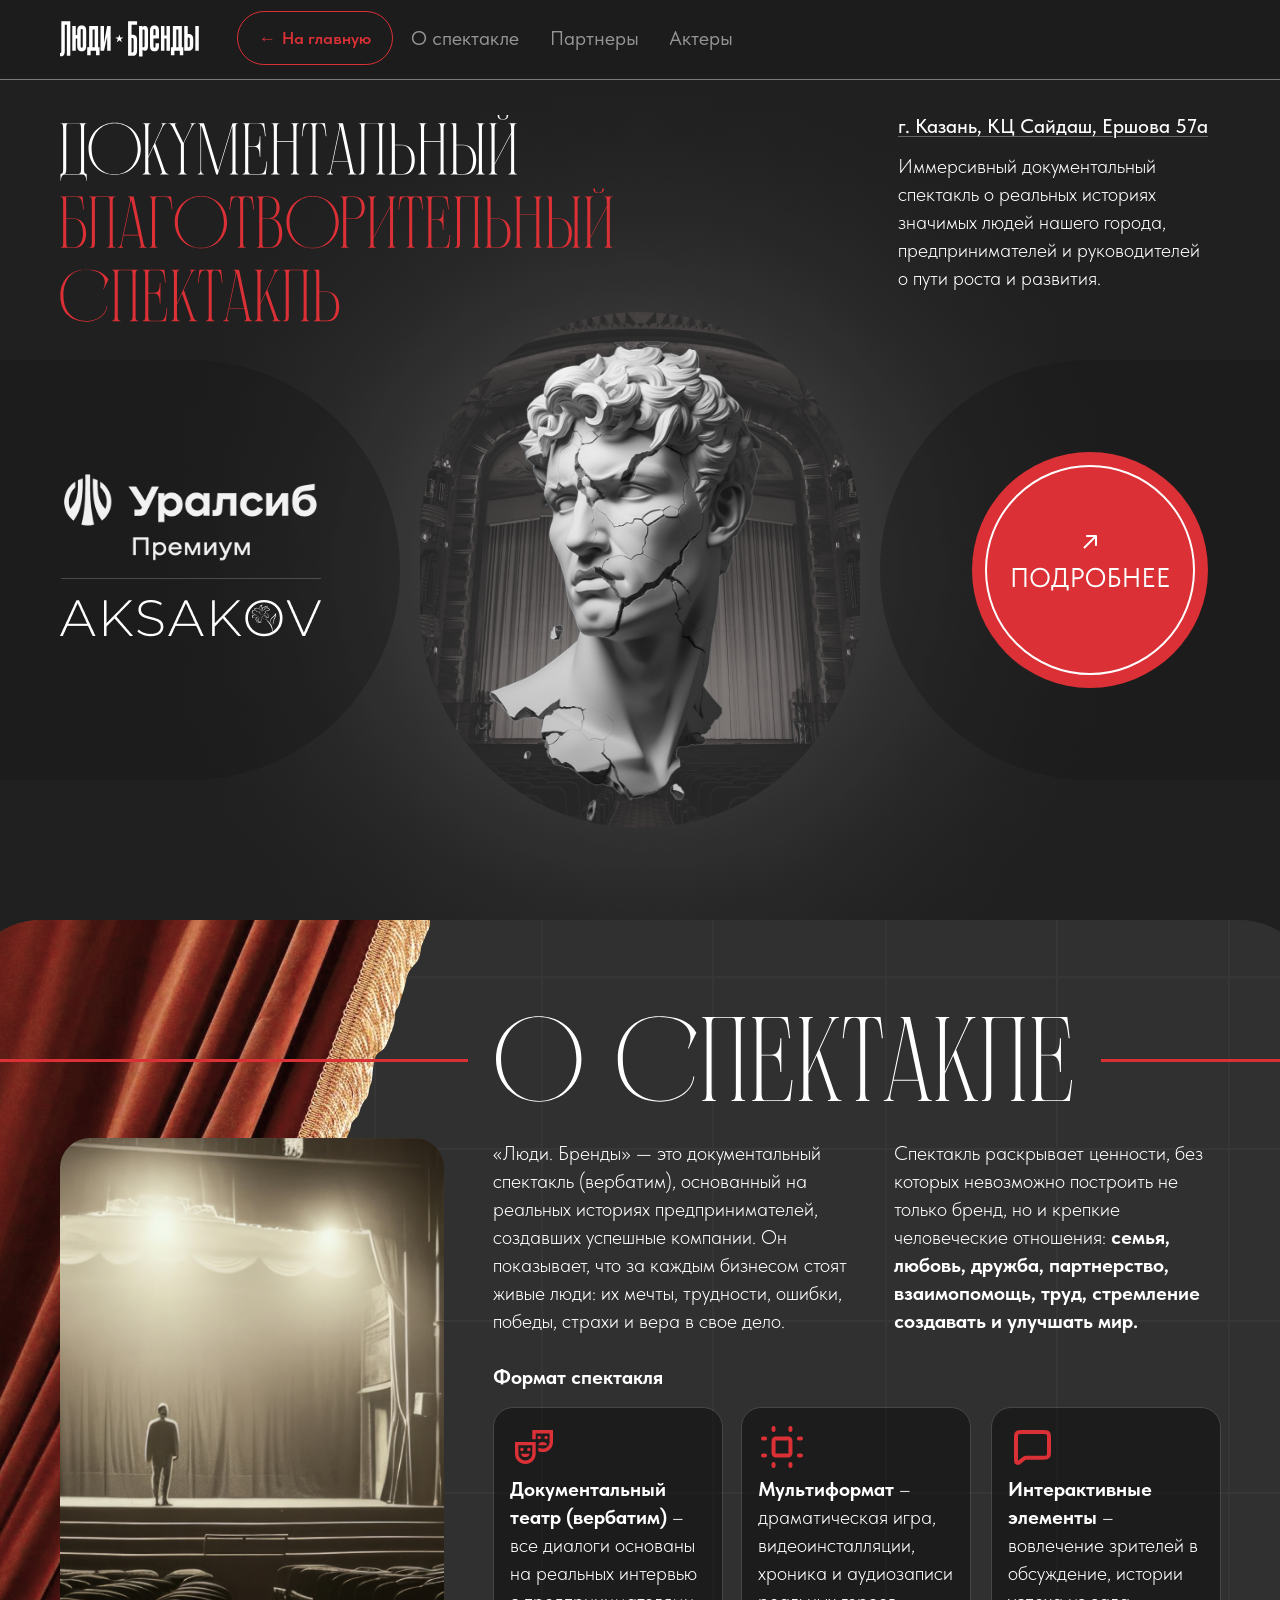
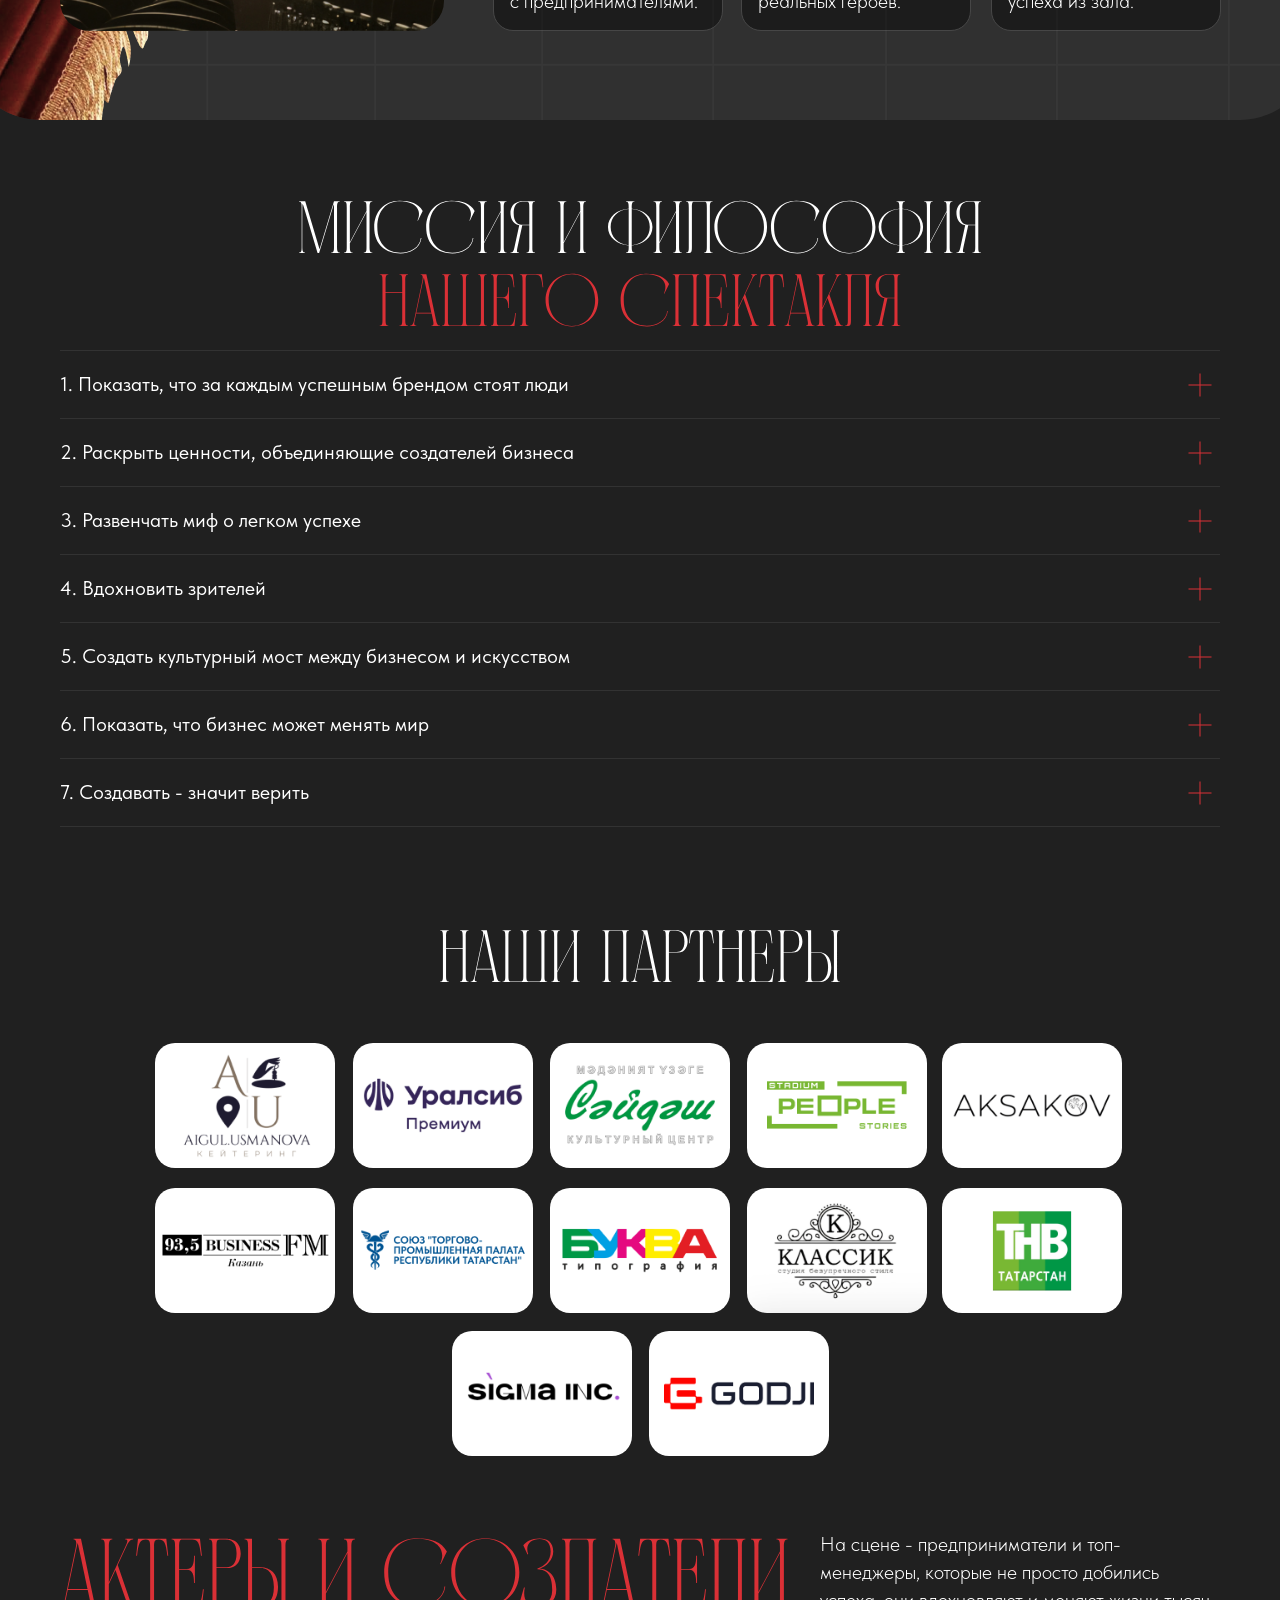
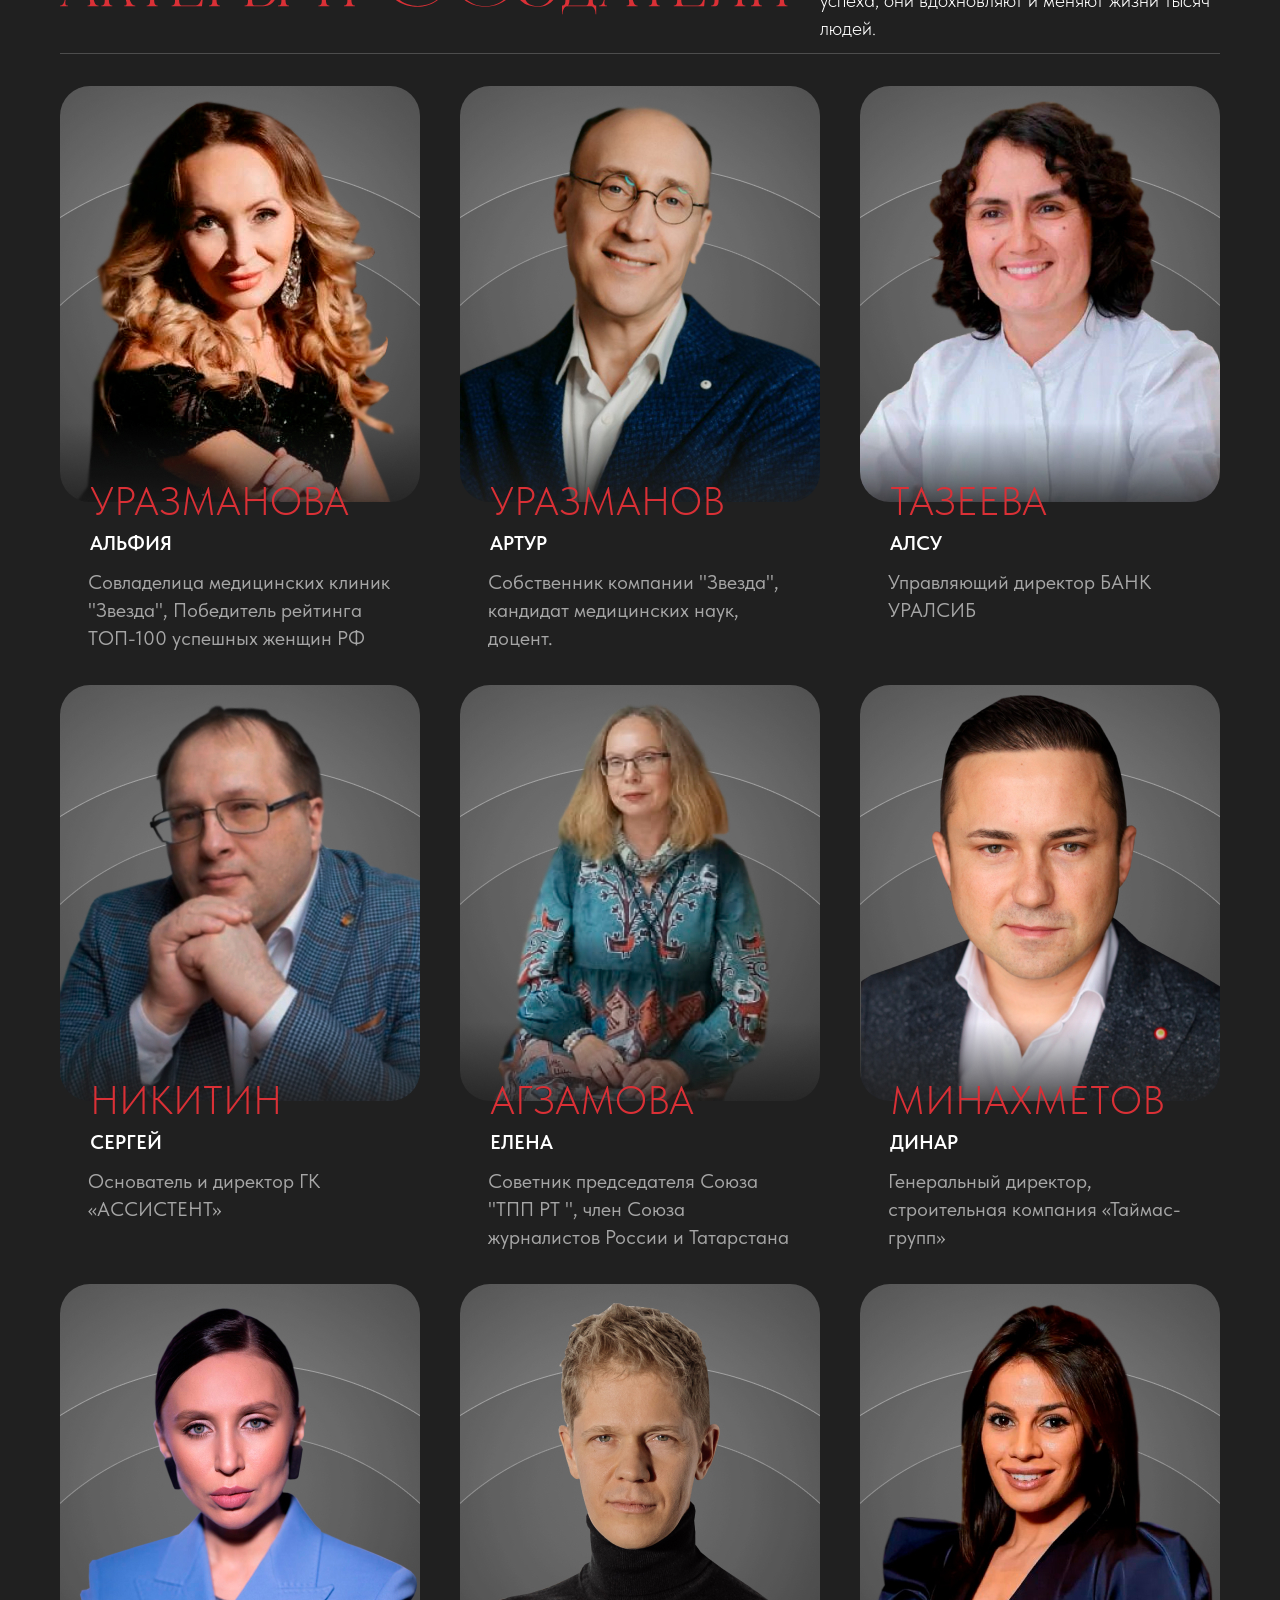
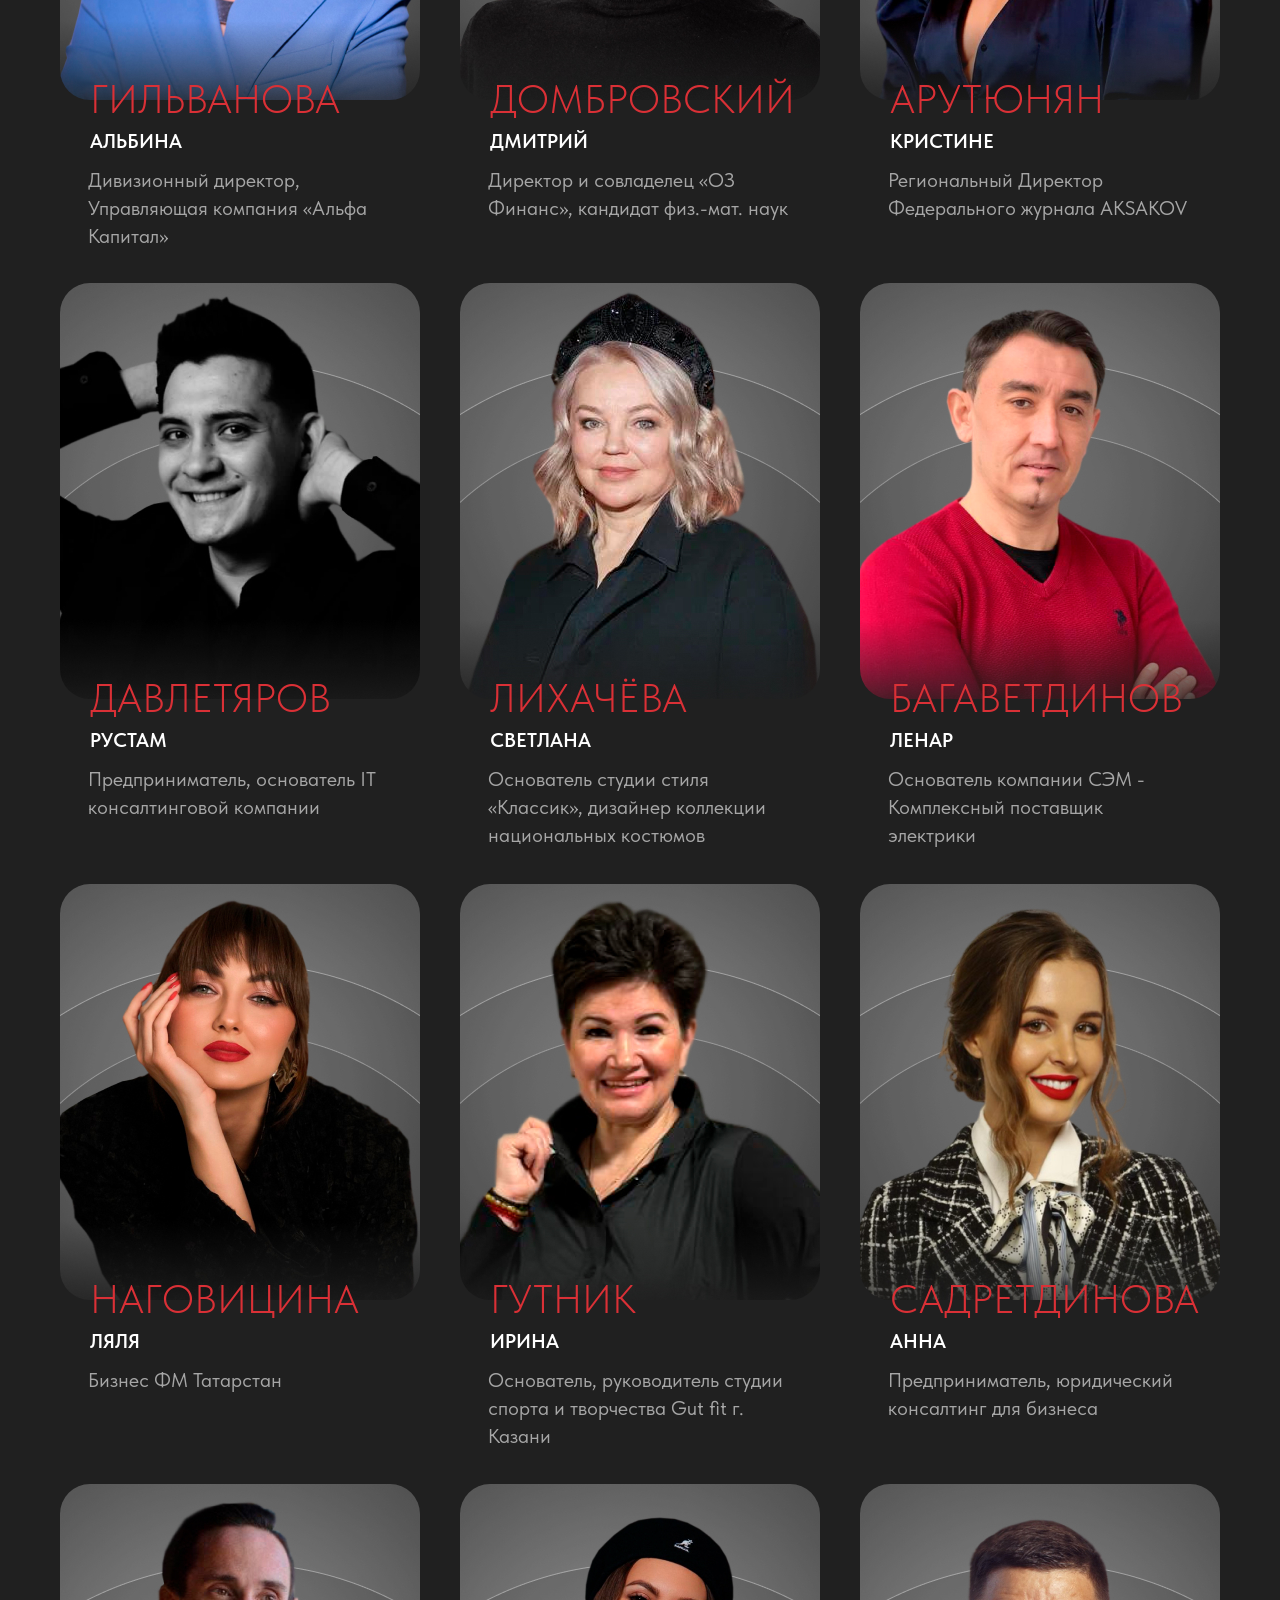
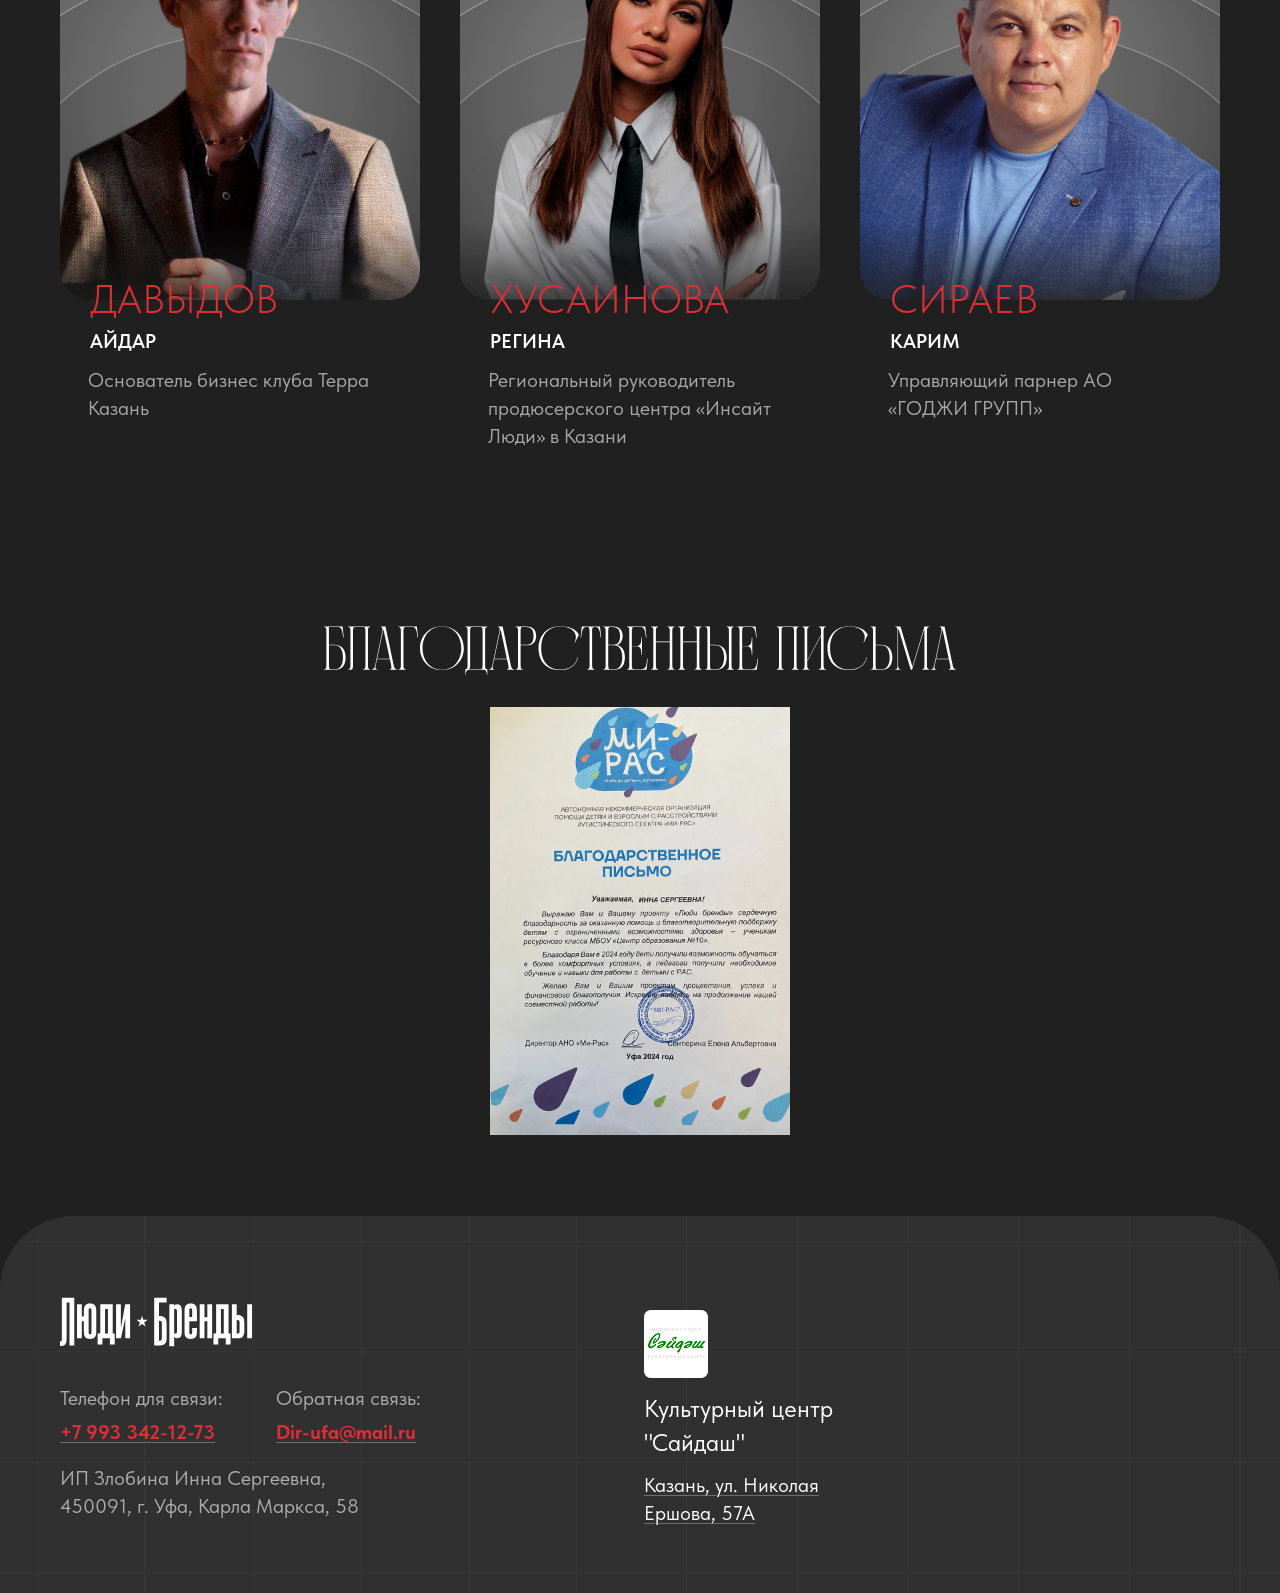
==== commit 2d4295bb: "nav: rebuild mobile menus and add return controls" ====
--- a/kazan/index.html
+++ b/kazan/index.html
@@ -1,15 +1,16 @@
-<!DOCTYPE html> <html> <head> <meta charset="utf-8" /> <meta http-equiv="Content-Type" content="text/html; charset=utf-8" /> <meta name="viewport" content="width=device-width, initial-scale=1.0" /> <!--metatextblock--> <title>Люди Бренды - Документальный спектакль в Казани</title> <meta name="description" content="Документальный спектакль с предпринимателями Казани с главных ролях" /> <meta property="og:url" content="https://lyudi-brendy.ru/kazan" /> <meta property="og:title" content="Люди Бренды - Документальный спектакль в Казани" /> <meta property="og:description" content="Документальный спектакль с предпринимателями Казани с главных ролях" /> <meta property="og:type" content="website" /> <meta property="og:image" content="../assets/img/tilda/tild6330-3961-4232-b564-643732333362/Group_644.svg" /> <link rel="canonical" href="https://lyudi-brendy.ru/kazan"> <!--/metatextblock--> <meta name="format-detection" content="telephone=no" /> <meta http-equiv="x-dns-prefetch-control" content="on"> <link rel="shortcut icon" href="../assets/img/tilda/tild3763-6534-4031-b535-353162636635/Frame_246.png" type="image/x-icon" /> <!-- Assets --> <link rel="stylesheet" href="../assets/tilda/tilda-grid-3.0.min.css" type="text/css" media="all" onerror="this.loaderr='y';"/> <link rel="stylesheet" href="../assets/tilda/tilda-blocks-page57448733.min.css" type="text/css" media="all" onerror="this.loaderr='y';" /> <link rel="stylesheet" href="../assets/tilda/tilda-animation-2.0.min.css" type="text/css" media="all" onerror="this.loaderr='y';" /> <link rel="stylesheet" href="../assets/tilda/tilda-popup-1.1.min.css" type="text/css" media="print" onload="this.media='all';" onerror="this.loaderr='y';" /> <noscript><link rel="stylesheet" href="../assets/tilda/tilda-popup-1.1.min.css" type="text/css" media="all" /></noscript> <link rel="stylesheet" href="../assets/tilda/tilda-forms-1.0.min.css" type="text/css" media="all" onerror="this.loaderr='y';" /> <link rel="stylesheet" href="../assets/tilda/fonts.css" type="text/css" media="all" onerror="this.loaderr='y';" /> <script nomodule src="../assets/tilda/tilda-polyfill-1.0.min.js" charset="utf-8"></script> <script type="text/javascript">function t_onReady(func) {if(document.readyState!='loading') {func();} else {document.addEventListener('DOMContentLoaded',func);}}
+<!DOCTYPE html> <html lang="ru"> <head> <meta charset="utf-8" /> <meta http-equiv="Content-Type" content="text/html; charset=utf-8" /> <meta name="viewport" content="width=device-width, initial-scale=1.0" /> <!--metatextblock--> <title>Люди Бренды - Документальный спектакль в Казани</title> <meta name="description" content="Документальный спектакль с предпринимателями Казани с главных ролях" /> <meta property="og:url" content="https://lyudi-brendy.ru/kazan" /> <meta property="og:title" content="Люди Бренды - Документальный спектакль в Казани" /> <meta property="og:description" content="Документальный спектакль с предпринимателями Казани с главных ролях" /> <meta property="og:type" content="website" /> <meta property="og:image" content="../assets/img/tilda/tild6330-3961-4232-b564-643732333362/Group_644.svg" /> <link rel="canonical" href="https://lyudi-brendy.ru/kazan"> <!--/metatextblock--> <meta name="format-detection" content="telephone=no" /> <meta http-equiv="x-dns-prefetch-control" content="on"> <link rel="shortcut icon" href="../assets/img/tilda/tild3763-6534-4031-b535-353162636635/Frame_246.png" type="image/x-icon" /> <!-- Assets --> <link rel="stylesheet" href="../assets/tilda/tilda-grid-3.0.min.css" type="text/css" media="all" onerror="this.loaderr='y';"/> <link rel="stylesheet" href="../assets/tilda/tilda-blocks-page57448733.min.css" type="text/css" media="all" onerror="this.loaderr='y';" /> <link rel="stylesheet" href="../assets/tilda/tilda-animation-2.0.min.css" type="text/css" media="all" onerror="this.loaderr='y';" /> <link rel="stylesheet" href="../assets/tilda/tilda-popup-1.1.min.css" type="text/css" media="print" onload="this.media='all';" onerror="this.loaderr='y';" /> <noscript><link rel="stylesheet" href="../assets/tilda/tilda-popup-1.1.min.css" type="text/css" media="all" /></noscript> <link rel="stylesheet" href="../assets/tilda/tilda-forms-1.0.min.css" type="text/css" media="all" onerror="this.loaderr='y';" /> <link rel="stylesheet" href="../assets/tilda/fonts.css" type="text/css" media="all" onerror="this.loaderr='y';" /> <script nomodule src="../assets/tilda/tilda-polyfill-1.0.min.js" charset="utf-8"></script> <script type="text/javascript">function t_onReady(func) {if(document.readyState!='loading') {func();} else {document.addEventListener('DOMContentLoaded',func);}}
 function t_onFuncLoad(funcName,okFunc,time) {if(typeof window[funcName]==='function') {okFunc();} else {setTimeout(function() {t_onFuncLoad(funcName,okFunc,time);},(time||100));}}function t396_initialScale(t){var e=document.getElementById("rec"+t);if(e){var i=e.querySelector(".t396__artboard");if(i){window.tn_scale_initial_window_width||(window.tn_scale_initial_window_width=document.documentElement.clientWidth);var a=window.tn_scale_initial_window_width,r=[],n,l=i.getAttribute("data-artboard-screens");if(l){l=l.split(",");for(var o=0;o<l.length;o++)r[o]=parseInt(l[o],10)}else r=[320,480,640,960,1200];for(var o=0;o<r.length;o++){var d=r[o];a>=d&&(n=d)}var _="edit"===window.allrecords.getAttribute("data-tilda-mode"),c="center"===t396_getFieldValue(i,"valign",n,r),s="grid"===t396_getFieldValue(i,"upscale",n,r),w=t396_getFieldValue(i,"height_vh",n,r),g=t396_getFieldValue(i,"height",n,r),u=!!window.opr&&!!window.opr.addons||!!window.opera||-1!==navigator.userAgent.indexOf(" OPR/");if(!_&&c&&!s&&!w&&g&&!u){var h=parseFloat((a/n).toFixed(3)),f=[i,i.querySelector(".t396__carrier"),i.querySelector(".t396__filter")],v=Math.floor(parseInt(g,10)*h)+"px",p;i.style.setProperty("--initial-scale-height",v);for(var o=0;o<f.length;o++)f[o].style.setProperty("height","var(--initial-scale-height)");t396_scaleInitial__getElementsToScale(i).forEach((function(t){t.style.zoom=h}))}}}}function t396_scaleInitial__getElementsToScale(t){return t?Array.prototype.slice.call(t.children).filter((function(t){return t&&(t.classList.contains("t396__elem")||t.classList.contains("t396__group"))})):[]}function t396_getFieldValue(t,e,i,a){var r,n=a[a.length-1];if(!(r=i===n?t.getAttribute("data-artboard-"+e):t.getAttribute("data-artboard-"+e+"-res-"+i)))for(var l=0;l<a.length;l++){var o=a[l];if(!(o<=i)&&(r=o===n?t.getAttribute("data-artboard-"+e):t.getAttribute("data-artboard-"+e+"-res-"+o)))break}return r}window.TN_SCALE_INITIAL_VER="1.0",window.tn_scale_initial_window_width=null;</script> <script src="../assets/tilda/tilda-scripts-3.0.min.js" charset="utf-8" defer onerror="this.loaderr='y';"></script> <script src="../assets/tilda/tilda-blocks-page57448733.min.js" charset="utf-8" async onerror="this.loaderr='y';"></script> <script src="../assets/tilda/tilda-lazyload-1.0.min.js" charset="utf-8" async onerror="this.loaderr='y';"></script> <script src="../assets/tilda/tilda-animation-2.0.min.js" charset="utf-8" async onerror="this.loaderr='y';"></script> <script src="../assets/tilda/tilda-menu-1.0.min.js" charset="utf-8" async onerror="this.loaderr='y';"></script> <script src="../assets/tilda/tilda-zero-1.1.min.js" charset="utf-8" async onerror="this.loaderr='y';"></script> <script src="../assets/tilda/tilda-popup-1.0.min.js" charset="utf-8" async onerror="this.loaderr='y';"></script> <script src="../assets/tilda/tilda-forms-1.0.min.js" charset="utf-8" async onerror="this.loaderr='y';"></script> <script src="../assets/tilda/tilda-animation-sbs-1.0.min.js" charset="utf-8" async onerror="this.loaderr='y';"></script> <script src="../assets/tilda/tilda-zero-scale-1.0.min.js" charset="utf-8" async onerror="this.loaderr='y';"></script> <script src="../assets/tilda/tilda-skiplink-1.0.min.js" charset="utf-8" async onerror="this.loaderr='y';"></script> <script src="../assets/tilda/tilda-events-1.0.min.js" charset="utf-8" async onerror="this.loaderr='y';"></script> <script type="text/javascript">window.dataLayer=window.dataLayer||[];</script> <script type="text/javascript">(function() {if((/bot|google|yandex|baidu|bing|msn|duckduckbot|teoma|slurp|crawler|spider|robot|crawling|facebook/i.test(navigator.userAgent))===false&&typeof(sessionStorage)!='undefined'&&sessionStorage.getItem('visited')!=='y'&&document.visibilityState){var style=document.createElement('style');style.type='text/css';style.innerHTML='@media screen and (min-width: 980px) {.t-records {opacity: 0;}.t-records_animated {-webkit-transition: opacity ease-in-out .2s;-moz-transition: opacity ease-in-out .2s;-o-transition: opacity ease-in-out .2s;transition: opacity ease-in-out .2s;}.t-records.t-records_visible {opacity: 1;}}';document.getElementsByTagName('head')[0].appendChild(style);function t_setvisRecs(){var alr=document.querySelectorAll('.t-records');Array.prototype.forEach.call(alr,function(el) {el.classList.add("t-records_animated");});setTimeout(function() {Array.prototype.forEach.call(alr,function(el) {el.classList.add("t-records_visible");});sessionStorage.setItem("visited","y");},400);}
-document.addEventListener('DOMContentLoaded',t_setvisRecs);}})();</script><link rel="stylesheet" href="../assets/tilda/site-kazan.css">
+document.addEventListener('DOMContentLoaded',t_setvisRecs);}})();</script><link rel="stylesheet" href="../assets/tilda/site-kazan.css?v=45987c8f">
+
 <!-- ported from the Tilda page https://lyudi-brendy.ru/kazan (captured snapshot);
      all assets are served locally from ../assets;
      cross-spectacle nav removed, hub button added — see tools/port_tilda.py -->
-</head> <body class="t-body" style="margin:0;"> <!--allrecords--> <div id="allrecords" class="t-records" data-hook="blocks-collection-content-node" data-tilda-project-id="11092055" data-tilda-page-id="57448733" data-tilda-page-alias="kazan" data-tilda-formskey="3fa9b449979d7bae7fdeae3611092055" data-tilda-cookie="no" data-tilda-lazy="yes" data-tilda-root-zone="com" data-tilda-project-country="RU"> <div id="rec819167088" class="r t-rec t-screenmax-980px" style="background-color:#1a1a1a; " data-animationappear="off" data-record-type="456" data-screen-max="980px" data-bg-color="#1a1a1a"> <!-- T456 --> <div id="nav819167088marker"></div> <div class="tmenu-mobile"> <div class="tmenu-mobile__container"> <div class="tmenu-mobile__text t-name t-name_md" field="menu_mob_title">&nbsp;</div> <button type="button"
+</head> <body class="t-body" style="margin:0;"><h1 style="position:absolute;width:1px;height:1px;margin:-1px;padding:0;overflow:hidden;clip:rect(0 0 0 0);clip-path:inset(50%);white-space:nowrap;border:0">Документальный благотворительный спектакль «Люди Бренды» в Казани</h1> <!--allrecords--> <div id="allrecords" class="t-records" data-hook="blocks-collection-content-node" data-tilda-project-id="11092055" data-tilda-page-id="57448733" data-tilda-page-alias="kazan" data-tilda-formskey="3fa9b449979d7bae7fdeae3611092055" data-tilda-cookie="no" data-tilda-lazy="yes" data-tilda-root-zone="com" data-tilda-project-country="RU"> <div id="rec819167088" class="r t-rec t-screenmax-980px" style="background-color:#1a1a1a; " data-animationappear="off" data-record-type="456" data-screen-max="980px" data-bg-color="#1a1a1a"> <!-- T456 --> <div id="nav819167088marker"></div> <div class="tmenu-mobile"> <div class="tmenu-mobile__container"> <div class="tmenu-mobile__text t-name t-name_md" field="menu_mob_title">&nbsp;</div> <button type="button"
 class="t-menuburger t-menuburger_first "
 aria-label="Навигационное меню"
 aria-expanded="false"> <span style="background-color:#fff;"></span> <span style="background-color:#fff;"></span> <span style="background-color:#fff;"></span> <span style="background-color:#fff;"></span> </button> <script>function t_menuburger_init(recid) {var rec=document.querySelector('#rec' + recid);if(!rec) return;var burger=rec.querySelector('.t-menuburger');if(!burger) return;var isSecondStyle=burger.classList.contains('t-menuburger_second');if(isSecondStyle&&!window.isMobile&&!('ontouchend' in document)) {burger.addEventListener('mouseenter',function() {if(burger.classList.contains('t-menuburger-opened')) return;burger.classList.remove('t-menuburger-unhovered');burger.classList.add('t-menuburger-hovered');});burger.addEventListener('mouseleave',function() {if(burger.classList.contains('t-menuburger-opened')) return;burger.classList.remove('t-menuburger-hovered');burger.classList.add('t-menuburger-unhovered');setTimeout(function() {burger.classList.remove('t-menuburger-unhovered');},300);});}
 burger.addEventListener('click',function() {if(!burger.closest('.tmenu-mobile')&&!burger.closest('.t450__burger_container')&&!burger.closest('.t466__container')&&!burger.closest('.t204__burger')&&!burger.closest('.t199__js__menu-toggler')) {burger.classList.toggle('t-menuburger-opened');burger.classList.remove('t-menuburger-unhovered');}});var menu=rec.querySelector('[data-menu="yes"]');if(!menu) return;var menuLinks=menu.querySelectorAll('.t-menu__link-item');var submenuClassList=['t978__menu-link_hook','t978__tm-link','t966__tm-link','t794__tm-link','t-menusub__target-link'];Array.prototype.forEach.call(menuLinks,function(link) {link.addEventListener('click',function() {var isSubmenuHook=submenuClassList.some(function(submenuClass) {return link.classList.contains(submenuClass);});if(isSubmenuHook) return;burger.classList.remove('t-menuburger-opened');});});menu.addEventListener('clickedAnchorInTooltipMenu',function() {burger.classList.remove('t-menuburger-opened');});}
-t_onReady(function() {t_onFuncLoad('t_menuburger_init',function(){t_menuburger_init('819167088');});});</script> <style>.t-menuburger{position:relative;flex-shrink:0;width:28px;height:20px;padding:0;border:none;background-color:transparent;outline:none;-webkit-transform:rotate(0deg);transform:rotate(0deg);transition:transform .5s ease-in-out;cursor:pointer;z-index:999;}.t-menuburger span{display:block;position:absolute;width:100%;opacity:1;left:0;-webkit-transform:rotate(0deg);transform:rotate(0deg);transition:.25s ease-in-out;height:3px;background-color:#000;}.t-menuburger span:nth-child(1){top:0px;}.t-menuburger span:nth-child(2),.t-menuburger span:nth-child(3){top:8px;}.t-menuburger span:nth-child(4){top:16px;}.t-menuburger__big{width:42px;height:32px;}.t-menuburger__big span{height:5px;}.t-menuburger__big span:nth-child(2),.t-menuburger__big span:nth-child(3){top:13px;}.t-menuburger__big span:nth-child(4){top:26px;}.t-menuburger__small{width:22px;height:14px;}.t-menuburger__small span{height:2px;}.t-menuburger__small span:nth-child(2),.t-menuburger__small span:nth-child(3){top:6px;}.t-menuburger__small span:nth-child(4){top:12px;}.t-menuburger-opened span:nth-child(1){top:8px;width:0%;left:50%;}.t-menuburger-opened span:nth-child(2){-webkit-transform:rotate(45deg);transform:rotate(45deg);}.t-menuburger-opened span:nth-child(3){-webkit-transform:rotate(-45deg);transform:rotate(-45deg);}.t-menuburger-opened span:nth-child(4){top:8px;width:0%;left:50%;}.t-menuburger-opened.t-menuburger__big span:nth-child(1){top:6px;}.t-menuburger-opened.t-menuburger__big span:nth-child(4){top:18px;}.t-menuburger-opened.t-menuburger__small span:nth-child(1),.t-menuburger-opened.t-menuburger__small span:nth-child(4){top:6px;}@media (hover),(min-width:0\0){.t-menuburger_first:hover span:nth-child(1){transform:translateY(1px);}.t-menuburger_first:hover span:nth-child(4){transform:translateY(-1px);}.t-menuburger_first.t-menuburger__big:hover span:nth-child(1){transform:translateY(3px);}.t-menuburger_first.t-menuburger__big:hover span:nth-child(4){transform:translateY(-3px);}}.t-menuburger_second span:nth-child(2),.t-menuburger_second span:nth-child(3){width:80%;left:20%;right:0;}@media (hover),(min-width:0\0){.t-menuburger_second.t-menuburger-hovered span:nth-child(2),.t-menuburger_second.t-menuburger-hovered span:nth-child(3){animation:t-menuburger-anim 0.3s ease-out normal forwards;}.t-menuburger_second.t-menuburger-unhovered span:nth-child(2),.t-menuburger_second.t-menuburger-unhovered span:nth-child(3){animation:t-menuburger-anim2 0.3s ease-out normal forwards;}}.t-menuburger_second.t-menuburger-opened span:nth-child(2),.t-menuburger_second.t-menuburger-opened span:nth-child(3){left:0;right:0;width:100%!important;}.t-menuburger_third span:nth-child(4){width:70%;left:unset;right:0;}@media (hover),(min-width:0\0){.t-menuburger_third:not(.t-menuburger-opened):hover span:nth-child(4){width:100%;}}.t-menuburger_third.t-menuburger-opened span:nth-child(4){width:0!important;right:50%;}.t-menuburger_fourth{height:12px;}.t-menuburger_fourth.t-menuburger__small{height:8px;}.t-menuburger_fourth.t-menuburger__big{height:18px;}.t-menuburger_fourth span:nth-child(2),.t-menuburger_fourth span:nth-child(3){top:4px;opacity:0;}.t-menuburger_fourth span:nth-child(4){top:8px;}.t-menuburger_fourth.t-menuburger__small span:nth-child(2),.t-menuburger_fourth.t-menuburger__small span:nth-child(3){top:3px;}.t-menuburger_fourth.t-menuburger__small span:nth-child(4){top:6px;}.t-menuburger_fourth.t-menuburger__small span:nth-child(2),.t-menuburger_fourth.t-menuburger__small span:nth-child(3){top:3px;}.t-menuburger_fourth.t-menuburger__small span:nth-child(4){top:6px;}.t-menuburger_fourth.t-menuburger__big span:nth-child(2),.t-menuburger_fourth.t-menuburger__big span:nth-child(3){top:6px;}.t-menuburger_fourth.t-menuburger__big span:nth-child(4){top:12px;}@media (hover),(min-width:0\0){.t-menuburger_fourth:not(.t-menuburger-opened):hover span:nth-child(1){transform:translateY(1px);}.t-menuburger_fourth:not(.t-menuburger-opened):hover span:nth-child(4){transform:translateY(-1px);}.t-menuburger_fourth.t-menuburger__big:not(.t-menuburger-opened):hover span:nth-child(1){transform:translateY(3px);}.t-menuburger_fourth.t-menuburger__big:not(.t-menuburger-opened):hover span:nth-child(4){transform:translateY(-3px);}}.t-menuburger_fourth.t-menuburger-opened span:nth-child(1),.t-menuburger_fourth.t-menuburger-opened span:nth-child(4){top:4px;}.t-menuburger_fourth.t-menuburger-opened span:nth-child(2),.t-menuburger_fourth.t-menuburger-opened span:nth-child(3){opacity:1;}@keyframes t-menuburger-anim{0%{width:80%;left:20%;right:0;}50%{width:100%;left:0;right:0;}100%{width:80%;left:0;right:20%;}}@keyframes t-menuburger-anim2{0%{width:80%;left:0;}50%{width:100%;right:0;left:0;}100%{width:80%;left:20%;right:0;}}</style> </div> </div> <style>.tmenu-mobile{background-color:#111;display:none;width:100%;top:0;z-index:990;}.tmenu-mobile_positionfixed{position:fixed;}.tmenu-mobile__text{color:#fff;}.tmenu-mobile__container{min-height:64px;padding:20px;position:relative;box-sizing:border-box;display:-webkit-flex;display:-ms-flexbox;display:flex;-webkit-align-items:center;-ms-flex-align:center;align-items:center;-webkit-justify-content:space-between;-ms-flex-pack:justify;justify-content:space-between;}.tmenu-mobile__list{display:block;}.tmenu-mobile__burgerlogo{display:inline-block;font-size:24px;font-weight:400;white-space:nowrap;vertical-align:middle;}.tmenu-mobile__imglogo{height:auto;display:block;max-width:300px!important;box-sizing:border-box;padding:0;margin:0 auto;}@media screen and (max-width:980px){.tmenu-mobile__menucontent_hidden{display:none;height:100%;}.tmenu-mobile{display:block;}}@media screen and (max-width:980px){#rec819167088 .t-menuburger{-webkit-order:1;-ms-flex-order:1;order:1;}}</style> <style> #rec819167088 .tmenu-mobile__burgerlogo a{color:#ffffff;}</style> <style> #rec819167088 .tmenu-mobile__burgerlogo__title{color:#ffffff;}</style> <div id="nav819167088" class="t456 t456__positionstatic tmenu-mobile__menucontent_hidden" style="background-color: rgba(26,26,26,1); " data-bgcolor-hex="#1a1a1a" data-bgcolor-rgba="rgba(26,26,26,1)" data-navmarker="nav819167088marker" data-appearoffset="" data-bgopacity-two="" data-menushadow="" data-menushadow-css="" data-bgopacity="1" data-menu-items-align="right" data-menu="yes"> <div class="t456__maincontainer " style=""> <div class="t456__leftwrapper" style="min-width:90px;width:90px;"> <div class="t456__logowrapper" style="display: block;"> <img class="t456__imglogo t456__imglogomobile"
+t_onReady(function() {t_onFuncLoad('t_menuburger_init',function(){t_menuburger_init('819167088');});});</script> <style>.t-menuburger{position:relative;flex-shrink:0;width:28px;height:20px;padding:0;border:none;background-color:transparent;outline:none;-webkit-transform:rotate(0deg);transform:rotate(0deg);transition:transform .5s ease-in-out;cursor:pointer;z-index:999;}.t-menuburger span{display:block;position:absolute;width:100%;opacity:1;left:0;-webkit-transform:rotate(0deg);transform:rotate(0deg);transition:.25s ease-in-out;height:3px;background-color:#000;}.t-menuburger span:nth-child(1){top:0px;}.t-menuburger span:nth-child(2),.t-menuburger span:nth-child(3){top:8px;}.t-menuburger span:nth-child(4){top:16px;}.t-menuburger__big{width:42px;height:32px;}.t-menuburger__big span{height:5px;}.t-menuburger__big span:nth-child(2),.t-menuburger__big span:nth-child(3){top:13px;}.t-menuburger__big span:nth-child(4){top:26px;}.t-menuburger__small{width:22px;height:14px;}.t-menuburger__small span{height:2px;}.t-menuburger__small span:nth-child(2),.t-menuburger__small span:nth-child(3){top:6px;}.t-menuburger__small span:nth-child(4){top:12px;}.t-menuburger-opened span:nth-child(1){top:8px;width:0%;left:50%;}.t-menuburger-opened span:nth-child(2){-webkit-transform:rotate(45deg);transform:rotate(45deg);}.t-menuburger-opened span:nth-child(3){-webkit-transform:rotate(-45deg);transform:rotate(-45deg);}.t-menuburger-opened span:nth-child(4){top:8px;width:0%;left:50%;}.t-menuburger-opened.t-menuburger__big span:nth-child(1){top:6px;}.t-menuburger-opened.t-menuburger__big span:nth-child(4){top:18px;}.t-menuburger-opened.t-menuburger__small span:nth-child(1),.t-menuburger-opened.t-menuburger__small span:nth-child(4){top:6px;}@media (hover),(min-width:0\0){.t-menuburger_first:hover span:nth-child(1){transform:translateY(1px);}.t-menuburger_first:hover span:nth-child(4){transform:translateY(-1px);}.t-menuburger_first.t-menuburger__big:hover span:nth-child(1){transform:translateY(3px);}.t-menuburger_first.t-menuburger__big:hover span:nth-child(4){transform:translateY(-3px);}}.t-menuburger_second span:nth-child(2),.t-menuburger_second span:nth-child(3){width:80%;left:20%;right:0;}@media (hover),(min-width:0\0){.t-menuburger_second.t-menuburger-hovered span:nth-child(2),.t-menuburger_second.t-menuburger-hovered span:nth-child(3){animation:t-menuburger-anim 0.3s ease-out normal forwards;}.t-menuburger_second.t-menuburger-unhovered span:nth-child(2),.t-menuburger_second.t-menuburger-unhovered span:nth-child(3){animation:t-menuburger-anim2 0.3s ease-out normal forwards;}}.t-menuburger_second.t-menuburger-opened span:nth-child(2),.t-menuburger_second.t-menuburger-opened span:nth-child(3){left:0;right:0;width:100%!important;}.t-menuburger_third span:nth-child(4){width:70%;left:unset;right:0;}@media (hover),(min-width:0\0){.t-menuburger_third:not(.t-menuburger-opened):hover span:nth-child(4){width:100%;}}.t-menuburger_third.t-menuburger-opened span:nth-child(4){width:0!important;right:50%;}.t-menuburger_fourth{height:12px;}.t-menuburger_fourth.t-menuburger__small{height:8px;}.t-menuburger_fourth.t-menuburger__big{height:18px;}.t-menuburger_fourth span:nth-child(2),.t-menuburger_fourth span:nth-child(3){top:4px;opacity:0;}.t-menuburger_fourth span:nth-child(4){top:8px;}.t-menuburger_fourth.t-menuburger__small span:nth-child(2),.t-menuburger_fourth.t-menuburger__small span:nth-child(3){top:3px;}.t-menuburger_fourth.t-menuburger__small span:nth-child(4){top:6px;}.t-menuburger_fourth.t-menuburger__small span:nth-child(2),.t-menuburger_fourth.t-menuburger__small span:nth-child(3){top:3px;}.t-menuburger_fourth.t-menuburger__small span:nth-child(4){top:6px;}.t-menuburger_fourth.t-menuburger__big span:nth-child(2),.t-menuburger_fourth.t-menuburger__big span:nth-child(3){top:6px;}.t-menuburger_fourth.t-menuburger__big span:nth-child(4){top:12px;}@media (hover),(min-width:0\0){.t-menuburger_fourth:not(.t-menuburger-opened):hover span:nth-child(1){transform:translateY(1px);}.t-menuburger_fourth:not(.t-menuburger-opened):hover span:nth-child(4){transform:translateY(-1px);}.t-menuburger_fourth.t-menuburger__big:not(.t-menuburger-opened):hover span:nth-child(1){transform:translateY(3px);}.t-menuburger_fourth.t-menuburger__big:not(.t-menuburger-opened):hover span:nth-child(4){transform:translateY(-3px);}}.t-menuburger_fourth.t-menuburger-opened span:nth-child(1),.t-menuburger_fourth.t-menuburger-opened span:nth-child(4){top:4px;}.t-menuburger_fourth.t-menuburger-opened span:nth-child(2),.t-menuburger_fourth.t-menuburger-opened span:nth-child(3){opacity:1;}@keyframes t-menuburger-anim{0%{width:80%;left:20%;right:0;}50%{width:100%;left:0;right:0;}100%{width:80%;left:0;right:20%;}}@keyframes t-menuburger-anim2{0%{width:80%;left:0;}50%{width:100%;right:0;left:0;}100%{width:80%;left:20%;right:0;}}</style> </div> </div> <style>.tmenu-mobile{background-color:#111;display:none;width:100%;top:0;z-index:990;}.tmenu-mobile_positionfixed{position:fixed;}.tmenu-mobile__text{color:#fff;}.tmenu-mobile__container{min-height:64px;padding:20px;position:relative;box-sizing:border-box;display:-webkit-flex;display:-ms-flexbox;display:flex;-webkit-align-items:center;-ms-flex-align:center;align-items:center;-webkit-justify-content:space-between;-ms-flex-pack:justify;justify-content:space-between;}.tmenu-mobile__list{display:block;}.tmenu-mobile__burgerlogo{display:inline-block;font-size:24px;font-weight:400;white-space:nowrap;vertical-align:middle;}.tmenu-mobile__imglogo{height:auto;display:block;max-width:300px!important;box-sizing:border-box;padding:0;margin:0 auto;}@media screen and (max-width:980px){.tmenu-mobile__menucontent_hidden{display:none;height:100%;}.tmenu-mobile{display:block;}}@media screen and (max-width:980px){#rec819167088 .t-menuburger{-webkit-order:1;-ms-flex-order:1;order:1;}}</style> <style> #rec819167088 .tmenu-mobile__burgerlogo a{color:#ffffff;}</style> <style> #rec819167088 .tmenu-mobile__burgerlogo__title{color:#ffffff;}</style> <div id="nav819167088" class="t456 t456__positionstatic tmenu-mobile__menucontent_hidden" style="background-color: rgba(26,26,26,1); " data-bgcolor-hex="#1a1a1a" data-bgcolor-rgba="rgba(26,26,26,1)" data-navmarker="nav819167088marker" data-appearoffset="" data-bgopacity-two="" data-menushadow="" data-menushadow-css="" data-bgopacity="1" data-menu-items-align="right" data-menu="yes"><a class="lb-home-mobile" href="../"><span aria-hidden="true">←</span> На главную</a> <div class="t456__maincontainer " style=""> <div class="t456__leftwrapper" style="min-width:90px;width:90px;"> <div class="t456__logowrapper" style="display: block;"> <img class="t456__imglogo t456__imglogomobile"
 src="../assets/img/tilda/tild6330-3961-4232-b564-643732333362/Group_644.svg"
 imgfield="img"
 style="max-width: 90px; width: 90px;"
@@ -253,4 +254,5 @@
 src='../assets/img/tilda/tild3137-3866-4931-b130-303761653862/Group_814.png'
 alt='' imgfield='tn_img_1730363589571'
 /> </div> </div>  <div class='t396__elem tn-elem tn-elem__8191378081730363651191' data-elem-id='1730363651191' data-elem-type='text' data-field-top-value="168" data-field-left-value="20" data-field-height-value="28" data-field-width-value="179" data-field-axisy-value="top" data-field-axisx-value="left" data-field-container-value="grid" data-field-topunits-value="px" data-field-leftunits-value="px" data-field-heightunits-value="px" data-field-widthunits-value="px" data-field-textfit-value="autoheight" data-field-fontsize-value="20" data-field-top-res-320-value="278" data-field-left-res-320-value="70" data-field-top-res-480-value="41" data-field-left-res-480-value="199" data-field-fontsize-res-480-value="16" data-field-top-res-640-value="45" data-field-left-res-640-value="295" data-field-left-res-960-value="10"> <div class='tn-atom'field='tn_text_1730363651191'>Телефон для связи:</div> </div> <div class='t396__elem tn-elem tn-elem__8191378081730363682952' data-elem-id='1730363682952' data-elem-type='text' data-field-top-value="202" data-field-left-value="20" data-field-height-value="28" data-field-width-value="179" data-field-axisy-value="top" data-field-axisx-value="left" data-field-container-value="grid" data-field-topunits-value="px" data-field-leftunits-value="px" data-field-heightunits-value="px" data-field-widthunits-value="px" data-field-textfit-value="autoheight" data-field-fontsize-value="20" data-field-top-res-320-value="301" data-field-left-res-320-value="70" data-field-top-res-480-value="64" data-field-left-res-480-value="199" data-field-fontsize-res-480-value="16" data-field-top-res-640-value="79" data-field-left-res-640-value="295" data-field-left-res-960-value="10"> <div class='tn-atom'field='tn_text_1730363682952'><a class="lb-link" href="tel:+79933421273">+7 993 342-12-73</a></div> </div> <div class='t396__elem tn-elem tn-elem__8191378081730363704512' data-elem-id='1730363704512' data-elem-type='text' data-field-top-value="168" data-field-left-value="236" data-field-height-value="28" data-field-width-value="179" data-field-axisy-value="top" data-field-axisx-value="left" data-field-container-value="grid" data-field-topunits-value="px" data-field-leftunits-value="px" data-field-heightunits-value="px" data-field-widthunits-value="px" data-field-textfit-value="autoheight" data-field-fontsize-value="20" data-field-top-res-320-value="337" data-field-left-res-320-value="70" data-field-top-res-480-value="41" data-field-left-res-480-value="355" data-field-fontsize-res-480-value="16" data-field-top-res-640-value="45" data-field-left-res-640-value="481" data-field-left-res-960-value="196"> <div class='tn-atom'field='tn_text_1730363704512'>Обратная связь:</div> </div> <div class='t396__elem tn-elem tn-elem__8191378081730363704507' data-elem-id='1730363704507' data-elem-type='text' data-field-top-value="202" data-field-left-value="236" data-field-height-value="28" data-field-width-value="179" data-field-axisy-value="top" data-field-axisx-value="left" data-field-container-value="grid" data-field-topunits-value="px" data-field-leftunits-value="px" data-field-heightunits-value="px" data-field-widthunits-value="px" data-field-textfit-value="autoheight" data-field-fontsize-value="20" data-field-top-res-320-value="360" data-field-left-res-320-value="70" data-field-top-res-480-value="64" data-field-left-res-480-value="355" data-field-fontsize-res-480-value="16" data-field-top-res-640-value="79" data-field-left-res-640-value="481" data-field-left-res-960-value="196"> <div class='tn-atom'field='tn_text_1730363704507'><a class="lb-link" href="mailto:Dir-ufa@mail.ru">Dir-ufa@mail.ru</a></div> </div> <div class='t396__elem tn-elem tn-elem__8191378081730363734622' data-elem-id='1730363734622' data-elem-type='text' data-field-top-value="248" data-field-left-value="20" data-field-height-value="56" data-field-width-value="322" data-field-axisy-value="top" data-field-axisx-value="left" data-field-container-value="grid" data-field-topunits-value="px" data-field-leftunits-value="px" data-field-heightunits-value="px" data-field-widthunits-value="px" data-field-textfit-value="autoheight" data-field-fontsize-value="20" data-field-top-res-320-value="558" data-field-left-res-320-value="35" data-field-width-res-320-value="250" data-field-heightunits-res-320-value="px" data-field-widthunits-res-320-value="px" data-field-textfit-res-320-value="autowidth" data-field-top-res-480-value="322" data-field-left-res-480-value="-68" data-field-fontsize-res-480-value="16" data-field-top-res-640-value="392" data-field-left-res-640-value="12" data-field-width-res-640-value="617" data-field-left-res-960-value="10"> <div class='tn-atom'field='tn_text_1730363734622'>ИП Злобина Инна Сергеевна,<br>450091, г. Уфа, Карла Маркса, 58</div> </div> <div class='t396__elem tn-elem tn-elem__8191378081730363758756' data-elem-id='1730363758756' data-elem-type='text' data-field-top-value="255" data-field-left-value="604" data-field-height-value="56" data-field-width-value="244" data-field-axisy-value="top" data-field-axisx-value="left" data-field-container-value="grid" data-field-topunits-value="px" data-field-leftunits-value="px" data-field-heightunits-value="px" data-field-widthunits-value="px" data-field-textfit-value="autoheight" data-field-fontsize-value="20" data-field-top-res-320-value="519" data-field-left-res-320-value="26" data-field-width-res-320-value="269" data-field-top-res-480-value="241" data-field-width-res-480-value="181" data-field-fontsize-res-480-value="16" data-field-top-res-640-value="310" data-field-left-res-640-value="10" data-field-width-res-640-value="305" data-field-top-res-960-value="250" data-field-left-res-960-value="397"> <div class='tn-atom'field='tn_text_1730363758756'><a class="lb-link" href="https://yandex.ru/maps/?text=%D0%9A%D0%B0%D0%B7%D0%B0%D0%BD%D1%8C%2C%20%D1%83%D0%BB.%20%D0%9D%D0%B8%D0%BA%D0%BE%D0%BB%D0%B0%D1%8F%20%D0%95%D1%80%D1%88%D0%BE%D0%B2%D0%B0%2C%2057%D0%90" target="_blank" rel="noopener noreferrer">Казань, ул. Николая Ершова, 57А</a></div> </div> <div class='t396__elem tn-elem tn-elem__8191378081730363774601' data-elem-id='1730363774601' data-elem-type='text' data-field-top-value="176" data-field-left-value="604" data-field-height-value="68" data-field-width-value="244" data-field-axisy-value="top" data-field-axisx-value="left" data-field-container-value="grid" data-field-topunits-value="px" data-field-leftunits-value="px" data-field-heightunits-value="px" data-field-widthunits-value="px" data-field-textfit-value="autoheight" data-field-fontsize-value="24" data-field-top-res-320-value="488" data-field-left-res-320-value="19" data-field-width-res-320-value="282" data-field-top-res-480-value="189" data-field-width-res-480-value="179" data-field-fontsize-res-480-value="18" data-field-top-res-640-value="239" data-field-left-res-640-value="10" data-field-top-res-960-value="179" data-field-left-res-960-value="397" data-field-fontsize-res-960-value="22"> <div class='tn-atom'field='tn_text_1730363774601'>Культурный центр "Сайдаш"</div> </div>    </div> </div> <script>t_onFuncLoad('t396_initialScale',function() {t396_initialScale('819137808');});t_onReady(function() {t_onFuncLoad('t396_init',function() {t396_init('819137808');});});</script> <!-- /T396 --> </div> </div> <!--/allrecords--> <!-- Stat --> <script type="text/javascript">if(!window.mainTracker) {window.mainTracker='tilda';}
-window.tildastatcookie='no';setTimeout(function(){(function(d,w,k,o,g) {var n=d.getElementsByTagName(o)[0],s=d.createElement(o),f=function(){n.parentNode.insertBefore(s,n);};s.type="text/javascript";s.async=true;s.key=k;s.id="tildastatscript";s.src=g;if(w.opera=="[object Opera]") {d.addEventListener("DOMContentLoaded",f,false);} else {f();}})(document,window,'35bceb686f7bef299793fd86b4adcba7','script','../assets/tilda/tilda-stat-1.0.min.js');},2000);</script> </body> </html>+window.tildastatcookie='no';setTimeout(function(){(function(d,w,k,o,g) {var n=d.getElementsByTagName(o)[0],s=d.createElement(o),f=function(){n.parentNode.insertBefore(s,n);};s.type="text/javascript";s.async=true;s.key=k;s.id="tildastatscript";s.src=g;if(w.opera=="[object Opera]") {d.addEventListener("DOMContentLoaded",f,false);} else {f();}})(document,window,'35bceb686f7bef299793fd86b4adcba7','script','../assets/tilda/tilda-stat-1.0.min.js');},2000);</script> <script src="../assets/js/tilda-mobile-menu.js?v=20261025a" defer></script>
+</body> </html>
--- a/assets/tilda/site-kazan.css
+++ b/assets/tilda/site-kazan.css
@@ -19,7 +19,7 @@
 	html { scroll-behavior: auto; }
 }
 
-/* back-to-hub pill: same look as the «Смотреть фото» button, left of «О спектакле» */
+/* back-to-hub pill: ghost outline, matching the show-page back button */
 .lb-home {
 	position: absolute;
 	top: 11px;
@@ -31,39 +31,93 @@
 	align-items: center;
 	justify-content: center;
 	gap: 6px;
-	border: 0;
+	border: 1px solid #da3036;
 	border-radius: 30px;
-	background: #da3036;
-	color: #fff !important;
+	background: transparent;
+	color: #da3036 !important;
 	font-family: 'TildaSans', Arial, sans-serif;
 	font-size: 17px;
 	font-weight: 600;
 	line-height: 1;
 	white-space: nowrap;
 	text-decoration: none;
-	transition: background-color 0.2s ease-in-out;
+	transition:
+		background-color 0.2s ease-in-out,
+		color 0.2s ease-in-out,
+		border-color 0.2s ease-in-out,
+		transform 0.3s cubic-bezier(0.22, 1, 0.36, 1),
+		box-shadow 0.3s ease-in-out;
 }
 
 .lb-home:hover,
-.lb-home:focus-visible { background: #c92b31; }
+.lb-home:focus-visible {
+	background: #da3036;
+	color: #fff !important;
+	transform: translateY(-2px);
+	box-shadow: 0 12px 28px rgba(0, 0, 0, 0.24);
+}
 
 .lb-home__arrow { font-size: 17px; line-height: 1; }
+
+@media screen and (prefers-reduced-motion: reduce) {
+	.lb-home { transition: none; }
+	.lb-home:hover { transform: none; }
+}
 
 @media screen and (max-width: 1199px) {
 	.lb-home { left: calc(50% - 480px + 137px); }
 }
 
-/* phones: the nav row has no room, pin the pill to the corner */
+/* phones get the same back pill in the hero, plus the row in the menu */
 @media screen and (max-width: 959px) {
 	.lb-home {
-		position: fixed;
-		top: 10px;
-		left: 10px;
+		display: inline-flex;
+		top: 12px;
+		left: 16px;
 		width: auto;
-		height: 40px;
-		padding: 0 14px;
+		height: 44px;
+		padding: 0 18px;
 		font-size: 15px;
 	}
+}
+
+.lb-home-mobile {
+	display: block;
+	padding: 16px 20px;
+	background: #1a1a1a;
+	border-bottom: 1px solid rgba(255, 255, 255, 0.12);
+	color: #fff !important;
+	font-family: 'TildaSans', Arial, sans-serif;
+	font-size: 17px;
+	font-weight: 600;
+	line-height: 1.4;
+	text-decoration: none;
+	transition: color 0.2s ease-in-out, background-color 0.2s ease-in-out;
+}
+
+.lb-home-mobile:hover,
+.lb-home-mobile:focus-visible { color: #da3036 !important; background: #222; }
+
+/* Tilda's mobile header ends at 980px, but the Zero Block nav row with the
+   back pill takes over at 960px; hide the duplicate bar between the two */
+@media screen and (min-width: 960px) and (max-width: 980px) {
+	.t-screenmax-980px { display: none !important; }
+}
+
+/* phones: the Tilda menu becomes a full-screen sheet and locks the page
+   behind it instead of a short dropdown that scrolls away with the header */
+@media screen and (max-width: 980px) {
+	.tmenu-mobile__menucontent_hidden {
+		position: fixed !important;
+		top: 64px !important;
+		right: 0 !important;
+		bottom: 0 !important;
+		left: 0 !important;
+		height: auto !important;
+		overflow-y: auto;
+		z-index: 989;
+	}
+	body:has(.tmenu-mobile_opened) { overflow: hidden; }
 }
 
 /* make room for the pill in the desktop nav row */
